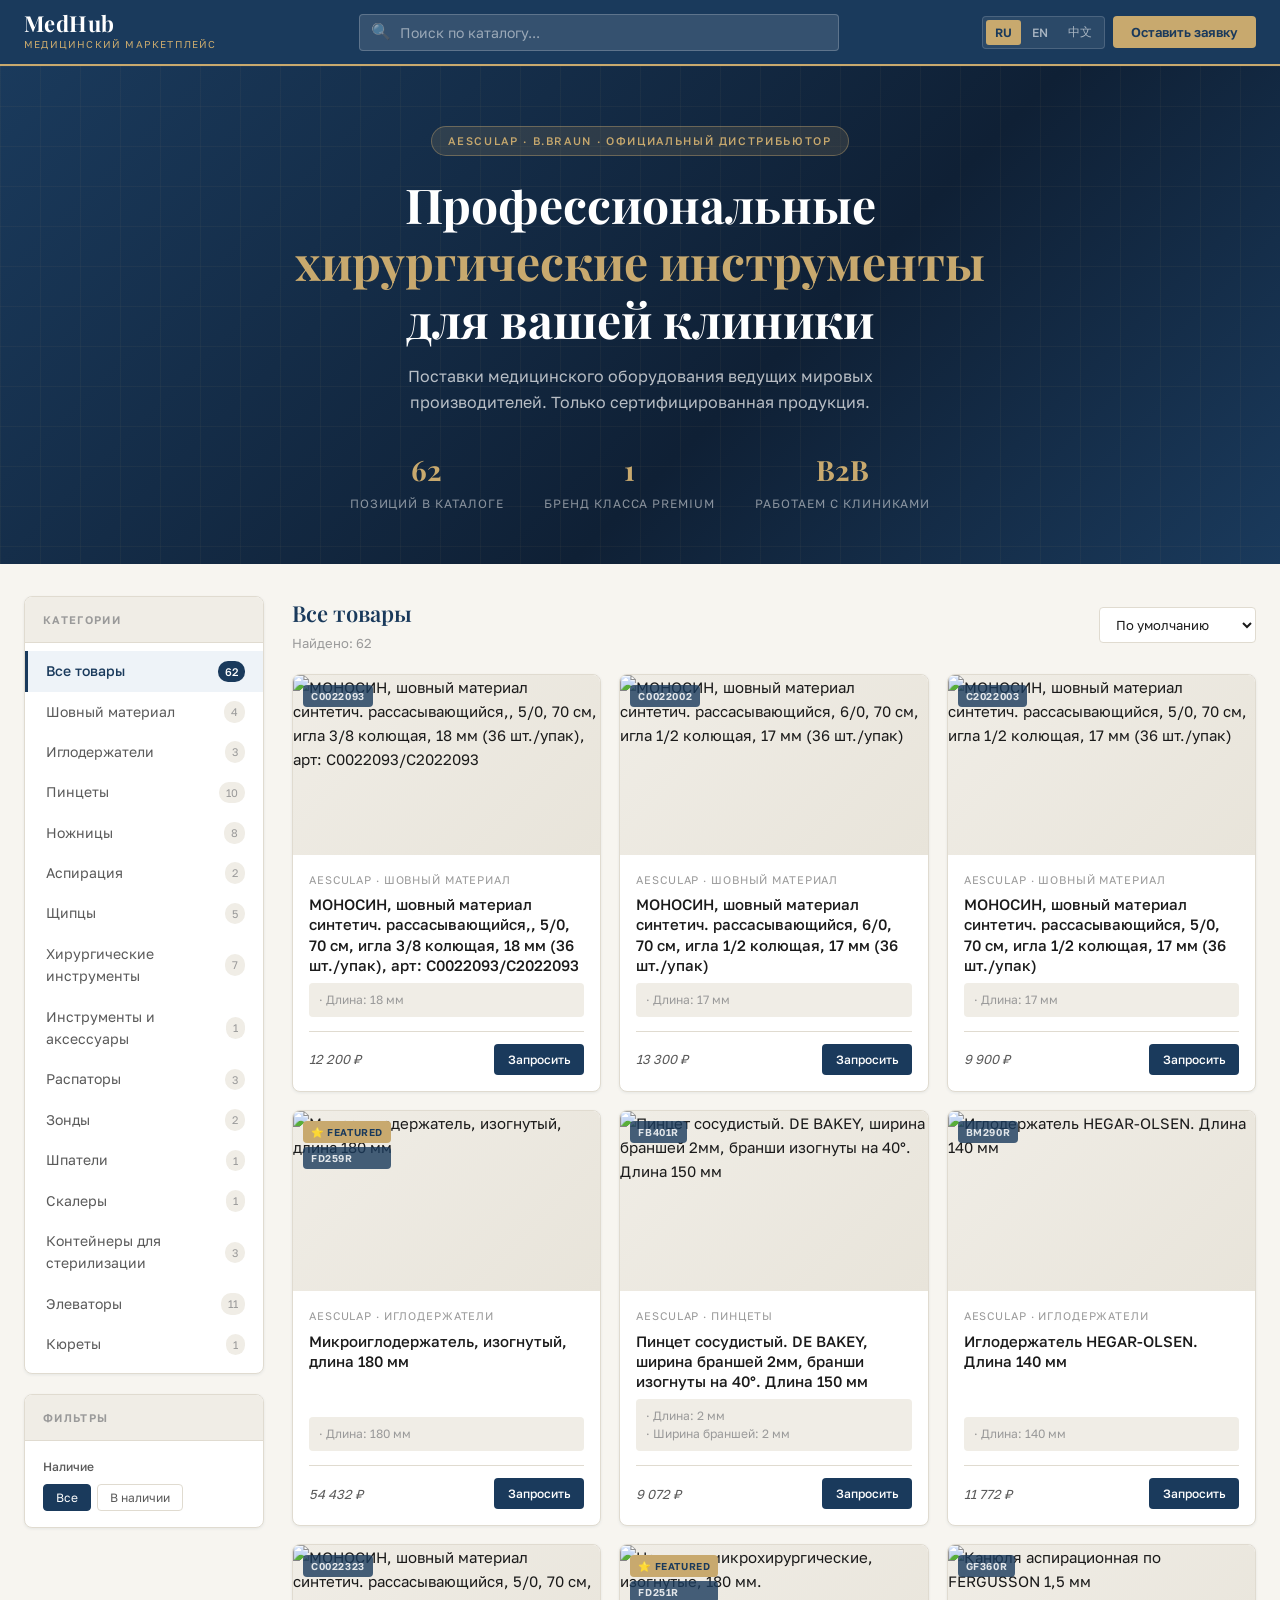
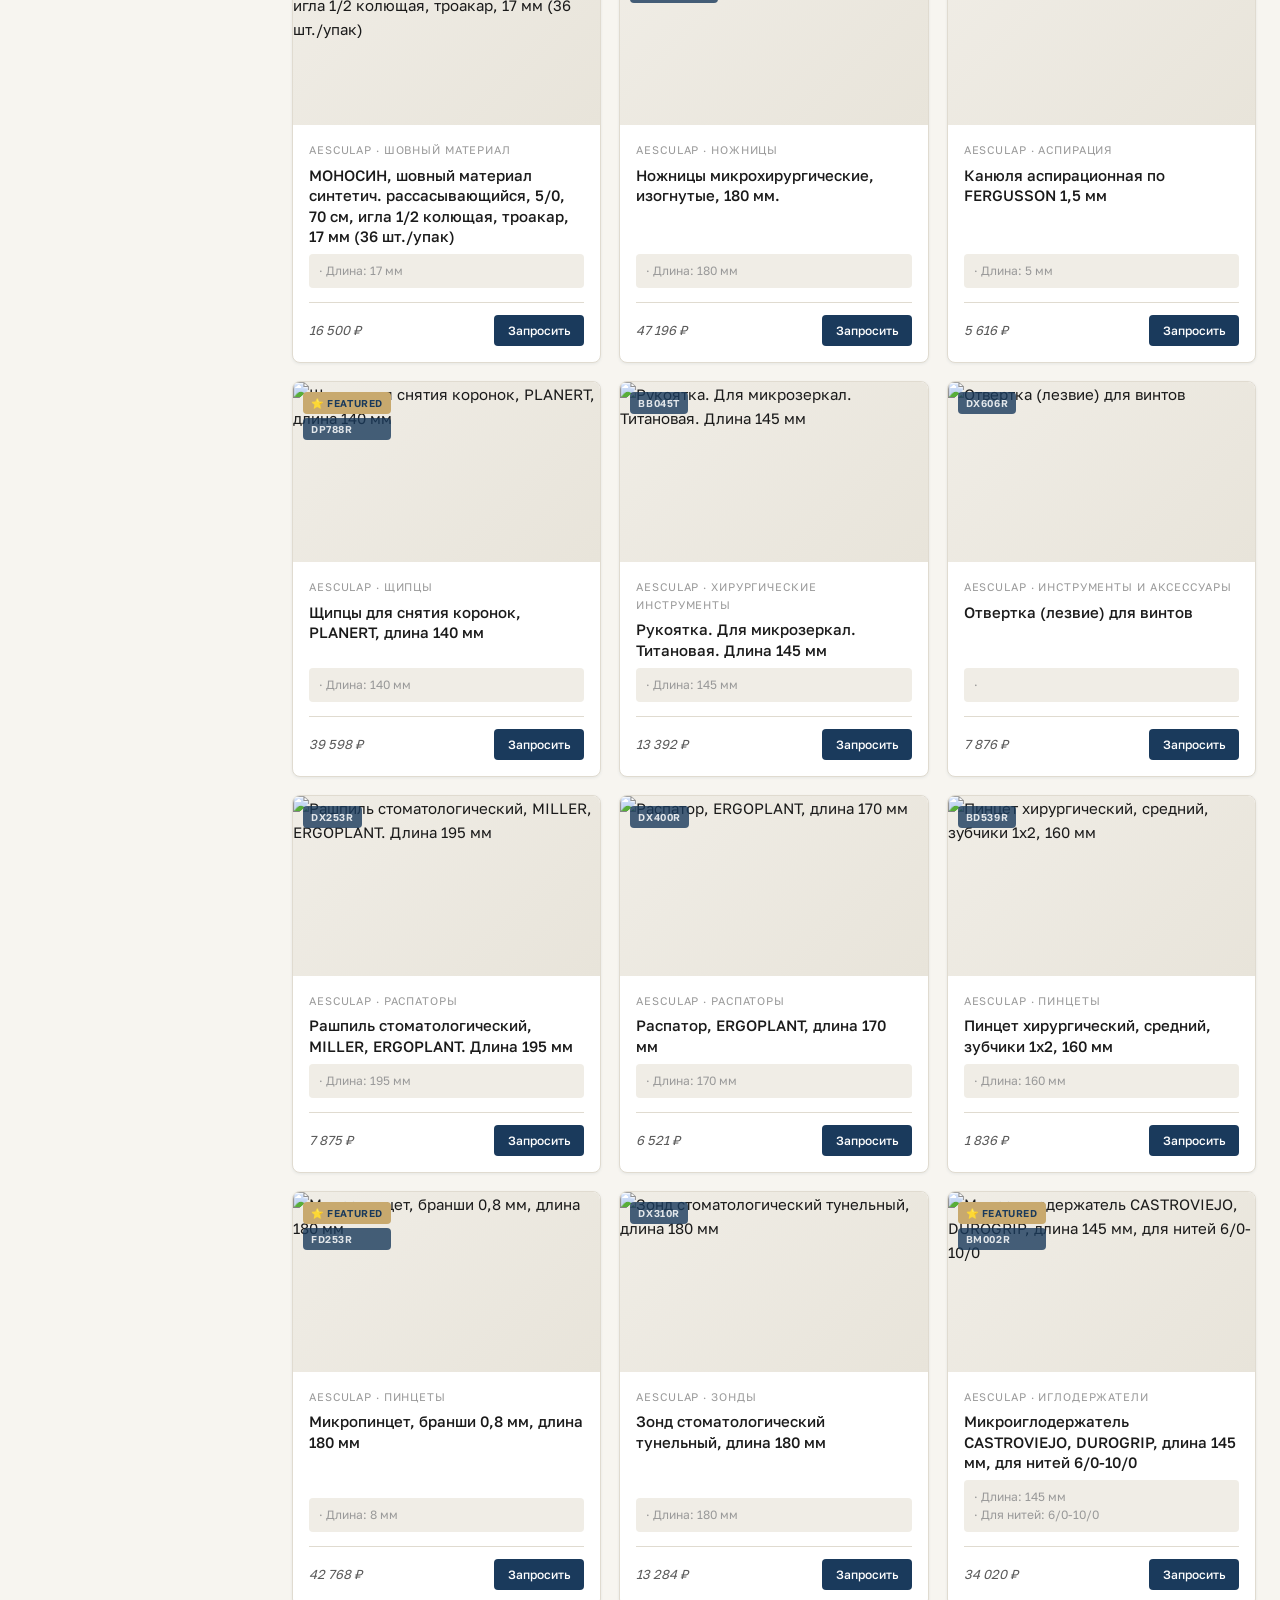
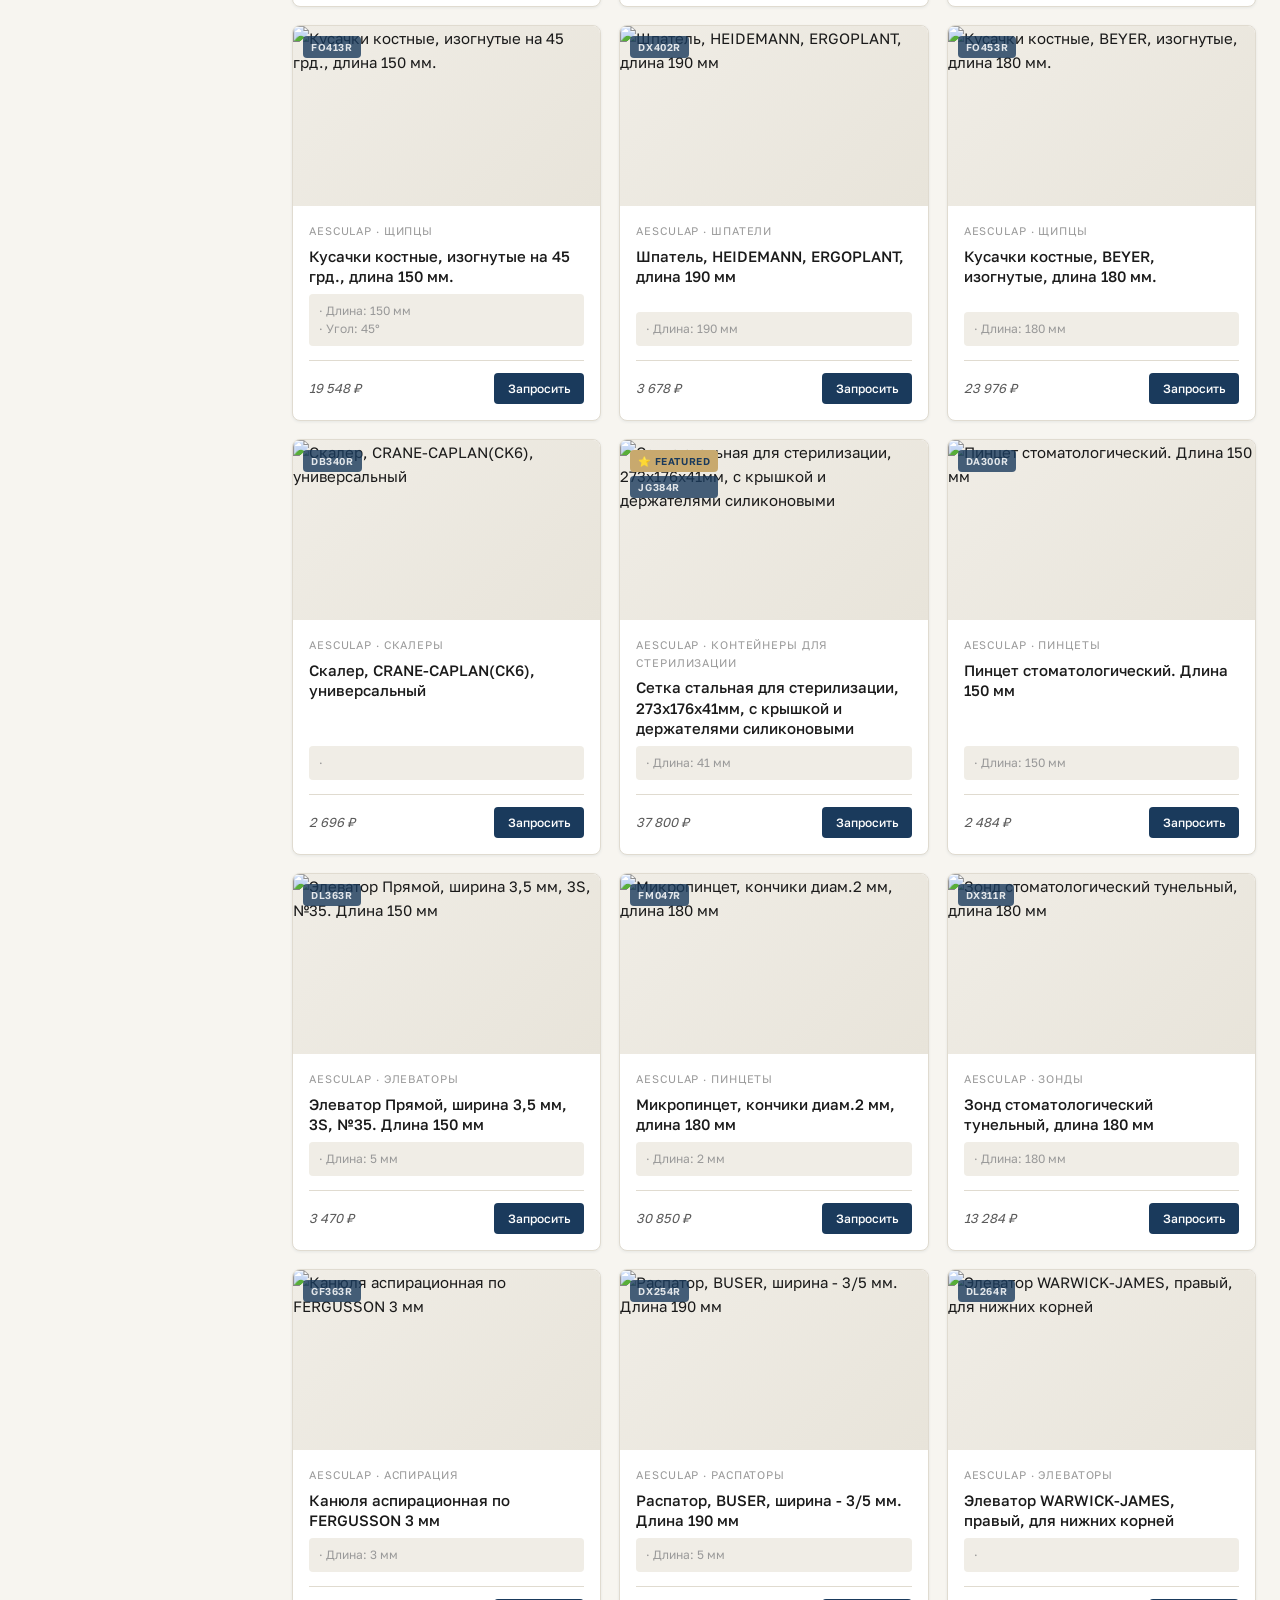
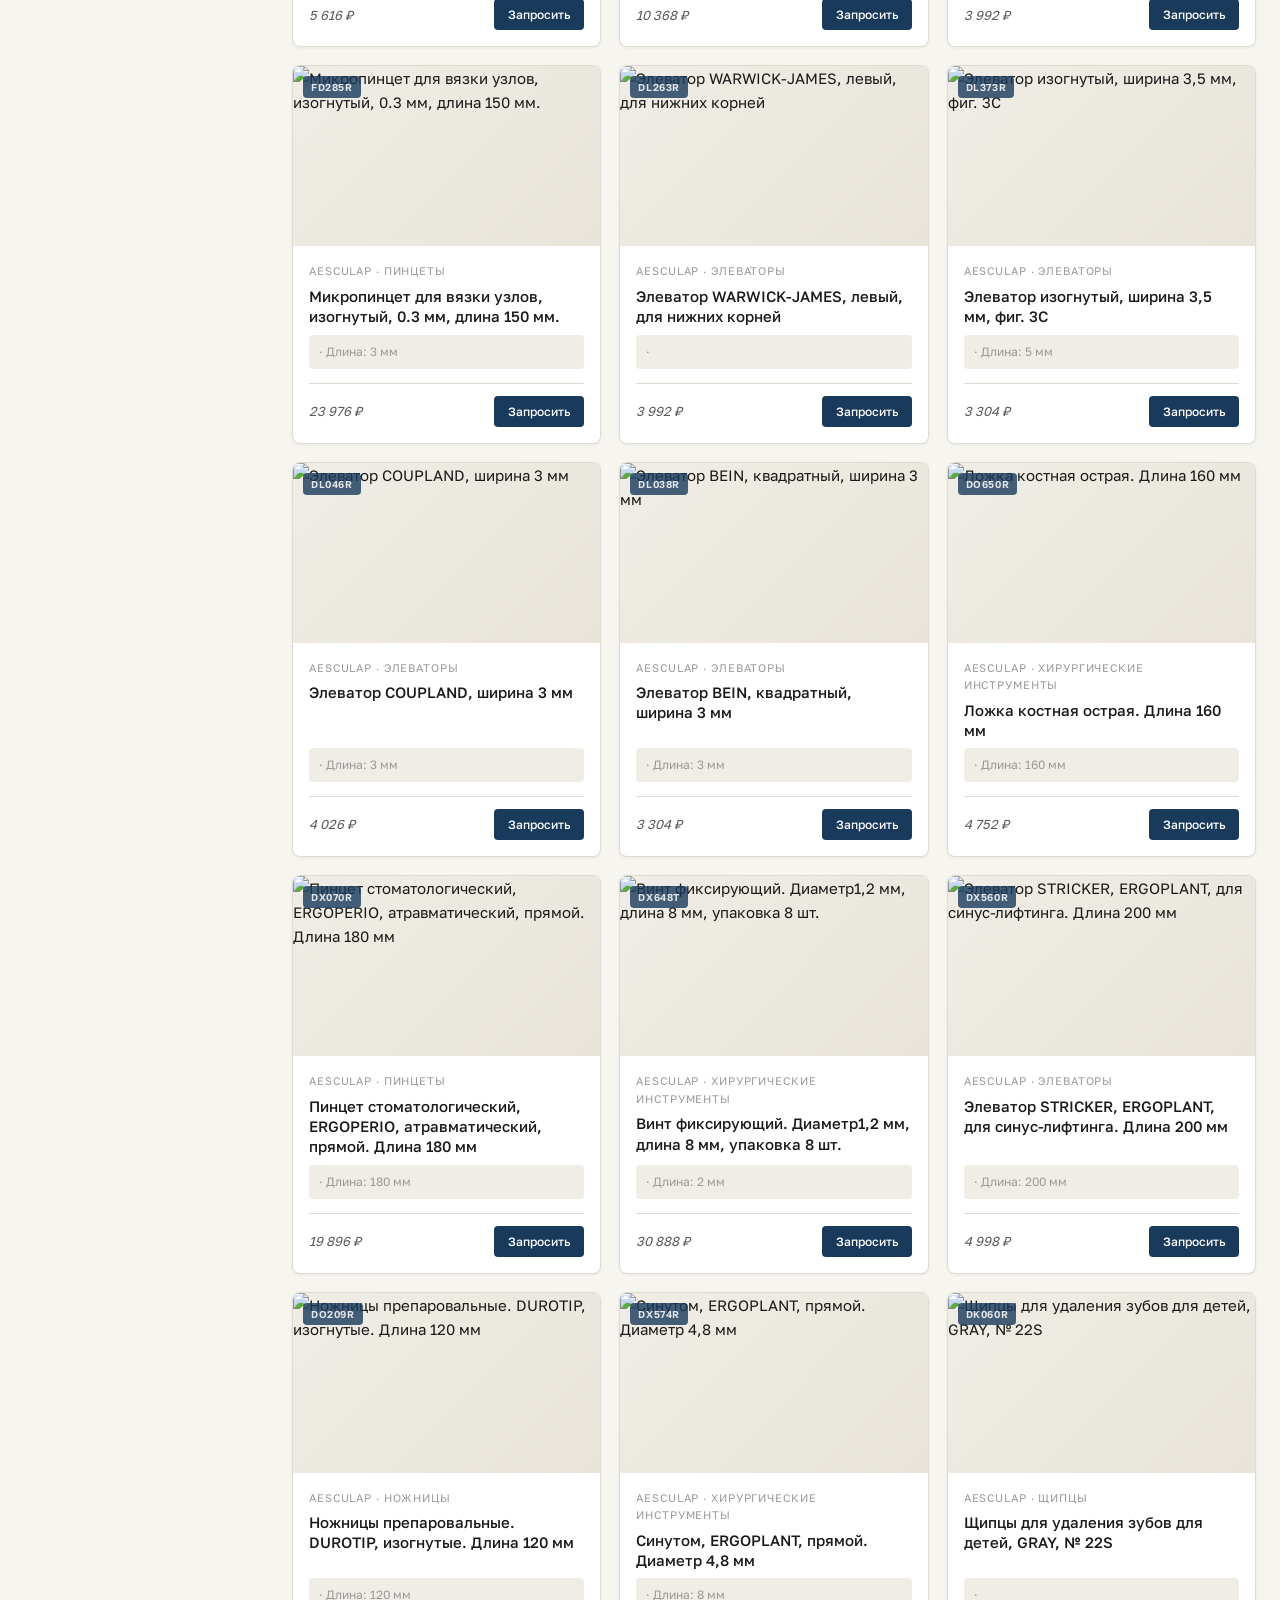
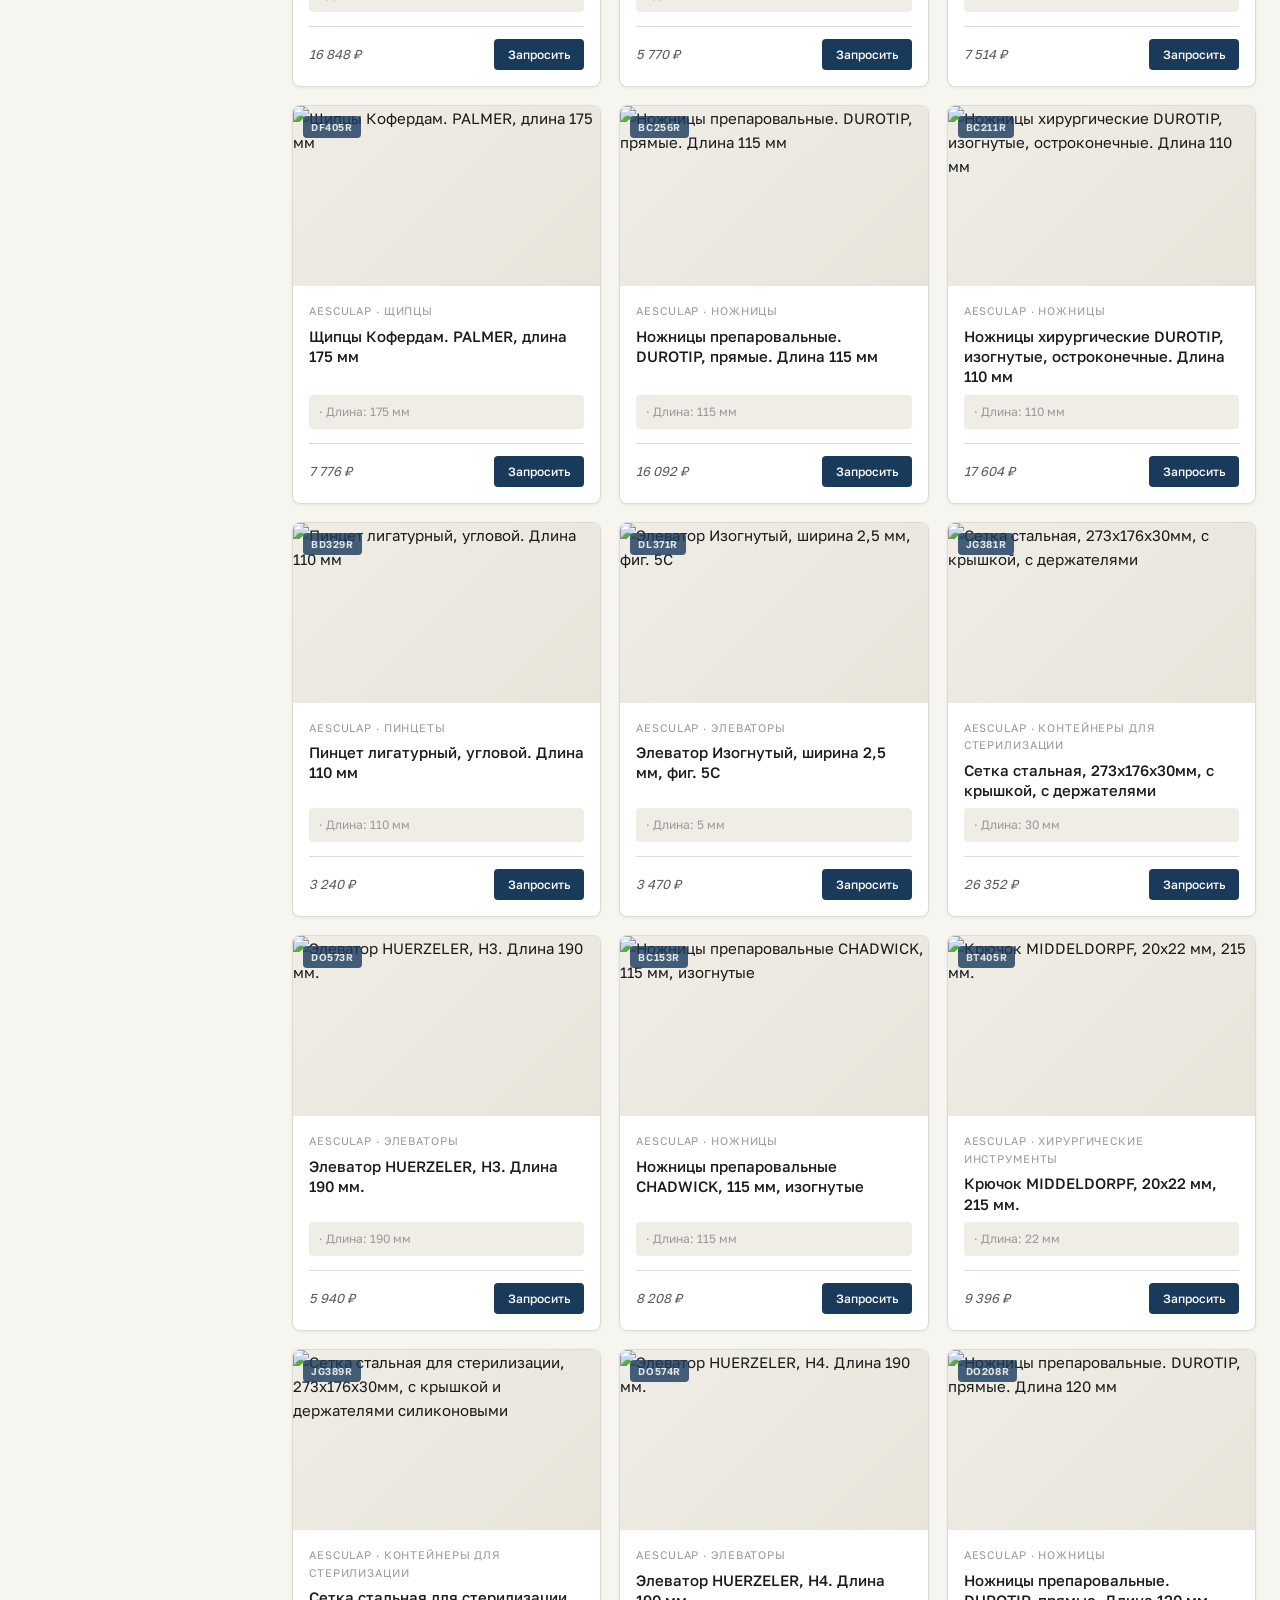
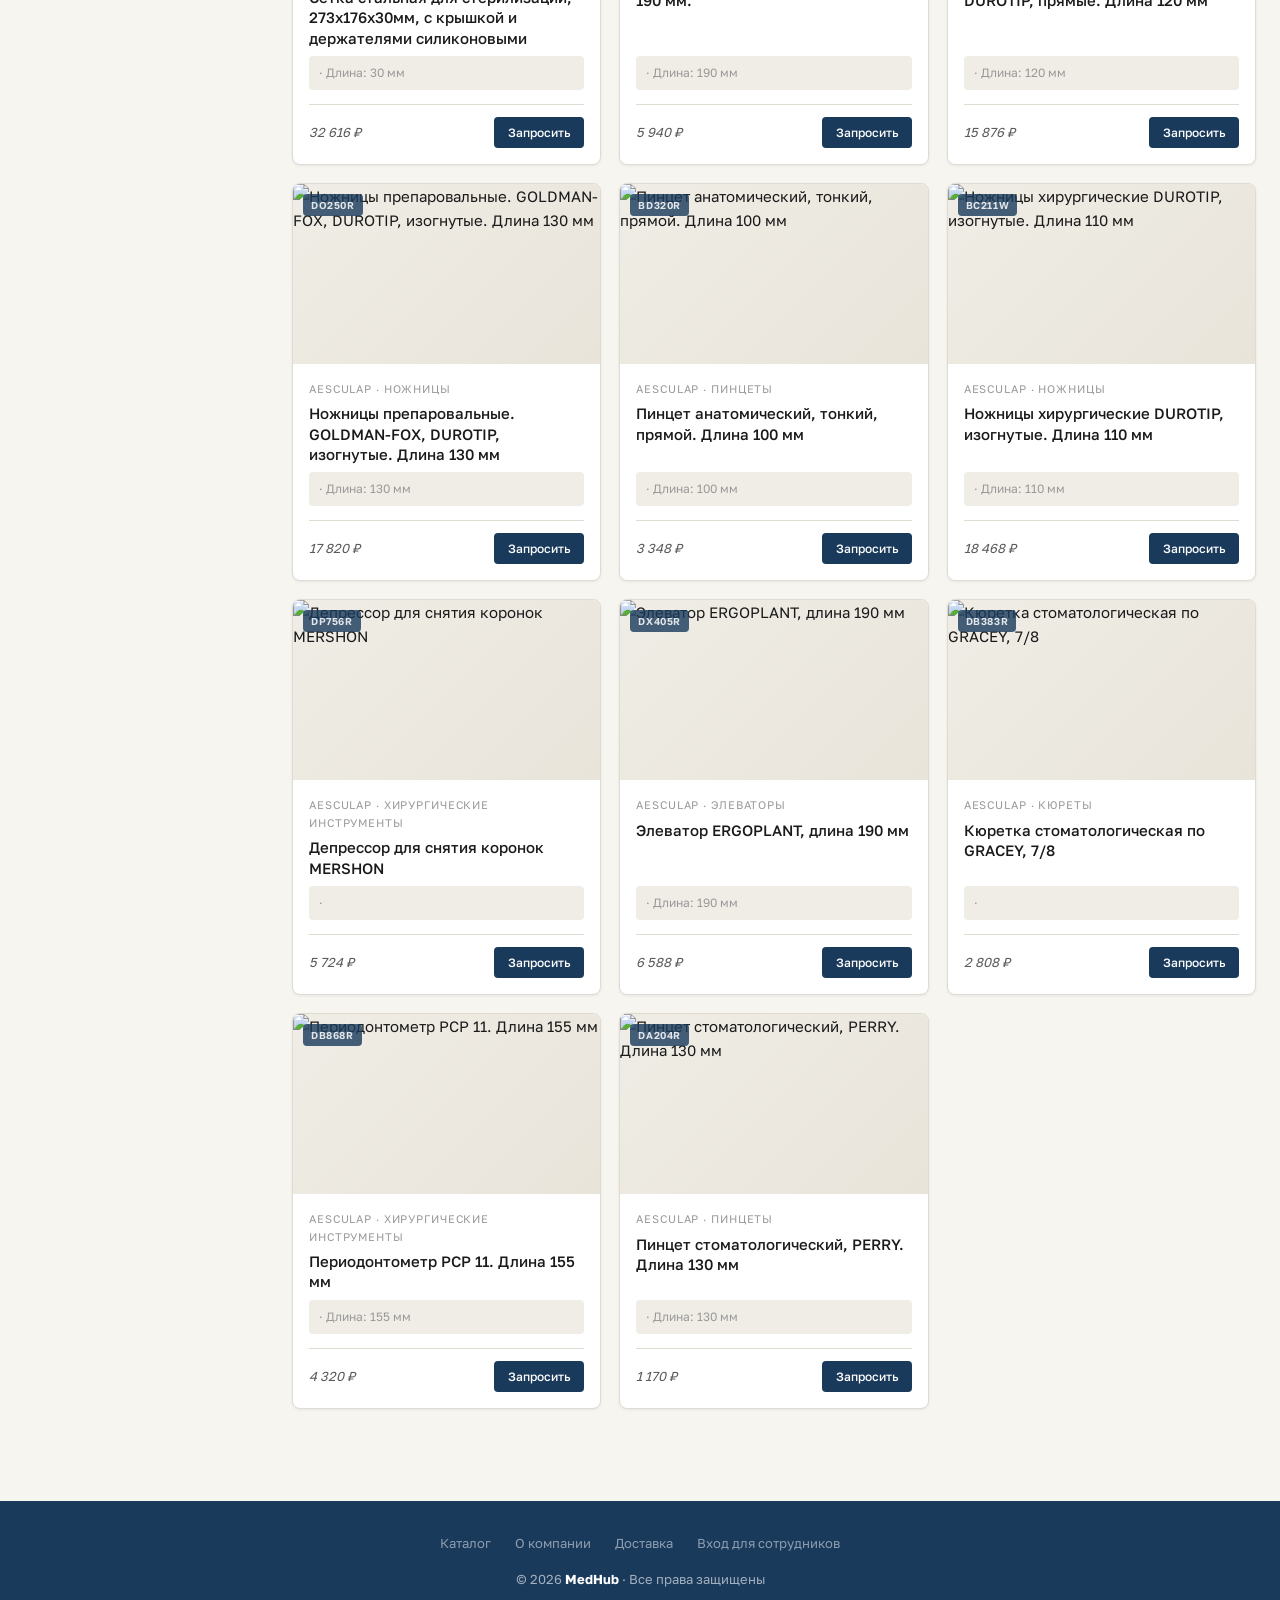
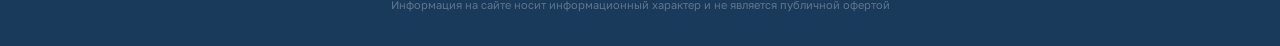
==== index.html @ e80eee28 "MedHub MVP v1.0" ====
<!DOCTYPE html>
<html lang="ru" data-lang="ru">
<head>
  <meta charset="UTF-8">
  <meta name="viewport" content="width=device-width, initial-scale=1.0">

  <!-- ═══ SEO МЕТА-ТЕГИ ═══ -->
  <!-- title и description подставляются через JS для каждого языка -->
  <title>MedHub — Маркетплейс профессионального медицинского оборудования</title>
  <meta name="description" content="MedHub — B2B маркетплейс хирургических инструментов и медицинского оборудования. Инструменты Aesculap (B.Braun) в наличии. Заявка онлайн.">
  <meta name="keywords" content="медицинское оборудование, хирургические инструменты, Aesculap, B.Braun, иглодержатели, пинцеты, скальпели">

  <!-- hreflang для мультиязычного SEO -->
  <link rel="alternate" hreflang="ru" href="/ru/">
  <link rel="alternate" hreflang="en" href="/en/">
  <link rel="alternate" hreflang="zh" href="/zh/">
  <link rel="alternate" hreflang="x-default" href="/">

  <!-- Open Graph -->
  <meta property="og:title" content="MedHub — Медицинский маркетплейс">
  <meta property="og:description" content="B2B маркетплейс хирургических инструментов. Aesculap, B.Braun и другие ведущие бренды.">
  <meta property="og:type" content="website">
  <meta property="og:image" content="/assets/og-image.jpg">

  <!-- Structured Data: Organization -->
  <script type="application/ld+json">
  {
    "@context": "https://schema.org",
    "@type": "Organization",
    "name": "MedHub",
    "description": "B2B маркетплейс медицинского оборудования",
    "url": "https://medhub.ru"
  }
  </script>

  <!-- Шрифты: Playfair Display (заголовки) + Golos Text (текст, русскоязычный) -->
  <link rel="preconnect" href="https://fonts.googleapis.com">
  <link href="https://fonts.googleapis.com/css2?family=Playfair+Display:wght@400;600;700&family=Golos+Text:wght@300;400;500;600&display=swap" rel="stylesheet">

  <style>
    /* ═══════════════════════════════════════════════
       CSS ПЕРЕМЕННЫЕ — единая точка управления стилем
       ═══════════════════════════════════════════════ */
    :root {
      --primary: #1a3a5c;        /* Глубокий медицинский синий */
      --primary-light: #2d5f8a;
      --accent: #c8a96e;         /* Золото — премиум B2B */
      --accent-hover: #b8965a;
      --bg: #f7f5f0;             /* Тёплый офф-вайт */
      --surface: #ffffff;
      --surface-2: #f0ede6;
      --text: #1a1a1a;
      --text-secondary: #5a5a5a;
      --text-muted: #9a9a9a;
      --border: #e0dbd0;
      --success: #2d6a4f;
      --danger: #c0392b;
      --shadow-sm: 0 1px 3px rgba(26,58,92,0.08);
      --shadow: 0 4px 16px rgba(26,58,92,0.10);
      --shadow-lg: 0 12px 40px rgba(26,58,92,0.15);
      --radius: 4px;
      --radius-lg: 8px;
    }

    /* ═══ RESET & BASE ═══ */
    *, *::before, *::after { box-sizing: border-box; margin: 0; padding: 0; }
    html { scroll-behavior: smooth; }
    body {
      font-family: 'Golos Text', sans-serif;
      background: var(--bg);
      color: var(--text);
      line-height: 1.6;
      font-size: 15px;
    }

    /* ═══ НАВИГАЦИЯ ═══ */
    .navbar {
      background: var(--primary);
      position: sticky;
      top: 0;
      z-index: 200;
      border-bottom: 2px solid var(--accent);
    }
    .nav-inner {
      max-width: 1400px;
      margin: 0 auto;
      padding: 0 24px;
      display: flex;
      align-items: center;
      justify-content: space-between;
      height: 64px;
      gap: 16px;
    }
    .nav-logo {
      display: flex;
      flex-direction: column;
      text-decoration: none;
      flex-shrink: 0;
    }
    .nav-logo-name {
      font-family: 'Playfair Display', serif;
      font-size: 22px;
      font-weight: 700;
      color: #fff;
      letter-spacing: 0.02em;
      line-height: 1;
    }
    .nav-logo-sub {
      font-size: 10px;
      color: var(--accent);
      letter-spacing: 0.12em;
      text-transform: uppercase;
      margin-top: 2px;
    }

    /* Поиск в шапке */
    .nav-search {
      flex: 1;
      max-width: 480px;
      position: relative;
    }
    .nav-search input {
      width: 100%;
      padding: 9px 16px 9px 40px;
      background: rgba(255,255,255,0.12);
      border: 1px solid rgba(255,255,255,0.2);
      border-radius: var(--radius);
      color: #fff;
      font-family: 'Golos Text', sans-serif;
      font-size: 14px;
      outline: none;
      transition: background 0.2s, border-color 0.2s;
    }
    .nav-search input::placeholder { color: rgba(255,255,255,0.5); }
    .nav-search input:focus {
      background: rgba(255,255,255,0.18);
      border-color: var(--accent);
    }
    .nav-search-icon {
      position: absolute;
      left: 12px;
      top: 50%;
      transform: translateY(-50%);
      color: rgba(255,255,255,0.5);
      font-size: 16px;
      pointer-events: none;
    }

    /* Правая часть навигации */
    .nav-right {
      display: flex;
      align-items: center;
      gap: 8px;
      flex-shrink: 0;
    }

    /* Переключатель языка */
    .lang-switcher {
      display: flex;
      gap: 2px;
      background: rgba(255,255,255,0.08);
      border: 1px solid rgba(255,255,255,0.15);
      border-radius: var(--radius);
      padding: 3px;
    }
    .lang-btn {
      padding: 4px 9px;
      border: none;
      background: transparent;
      color: rgba(255,255,255,0.6);
      cursor: pointer;
      font-size: 12px;
      font-weight: 500;
      border-radius: 3px;
      transition: all 0.2s;
      font-family: 'Golos Text', sans-serif;
    }
    .lang-btn.active {
      background: var(--accent);
      color: var(--primary);
      font-weight: 600;
    }
    .lang-btn:hover:not(.active) { color: #fff; }

    /* Кнопка заявки в шапке */
    .btn-inquiry-nav {
      padding: 8px 18px;
      background: var(--accent);
      color: var(--primary);
      border: none;
      border-radius: var(--radius);
      font-family: 'Golos Text', sans-serif;
      font-size: 13px;
      font-weight: 600;
      cursor: pointer;
      transition: background 0.2s;
      white-space: nowrap;
    }
    .btn-inquiry-nav:hover { background: var(--accent-hover); }

    /* ═══ HERO-БАННЕР ═══ */
    .hero {
      background: linear-gradient(135deg, var(--primary) 0%, #0f2035 60%, #1a3a5c 100%);
      padding: 60px 24px 50px;
      text-align: center;
      position: relative;
      overflow: hidden;
    }
    .hero::before {
      /* Декоративная сетка — намёк на медицинскую точность */
      content: '';
      position: absolute;
      inset: 0;
      background-image:
        linear-gradient(rgba(200,169,110,0.05) 1px, transparent 1px),
        linear-gradient(90deg, rgba(200,169,110,0.05) 1px, transparent 1px);
      background-size: 40px 40px;
    }
    .hero-content { position: relative; z-index: 1; }
    .hero-brand-badge {
      display: inline-block;
      padding: 5px 16px;
      background: rgba(200,169,110,0.15);
      border: 1px solid rgba(200,169,110,0.4);
      border-radius: 20px;
      color: var(--accent);
      font-size: 11px;
      letter-spacing: 0.15em;
      text-transform: uppercase;
      font-weight: 500;
      margin-bottom: 20px;
    }
    .hero h1 {
      font-family: 'Playfair Display', serif;
      font-size: clamp(28px, 4vw, 48px);
      font-weight: 700;
      color: #fff;
      line-height: 1.2;
      margin-bottom: 16px;
      max-width: 700px;
      margin-left: auto;
      margin-right: auto;
    }
    .hero h1 em {
      font-style: normal;
      color: var(--accent);
    }
    .hero-sub {
      color: rgba(255,255,255,0.7);
      font-size: 16px;
      max-width: 500px;
      margin: 0 auto 32px;
    }
    .hero-stats {
      display: flex;
      justify-content: center;
      gap: 40px;
      flex-wrap: wrap;
    }
    .hero-stat {
      text-align: center;
    }
    .hero-stat-num {
      font-family: 'Playfair Display', serif;
      font-size: 28px;
      font-weight: 700;
      color: var(--accent);
    }
    .hero-stat-label {
      font-size: 12px;
      color: rgba(255,255,255,0.5);
      text-transform: uppercase;
      letter-spacing: 0.08em;
      margin-top: 2px;
    }

    /* ═══ ОСНОВНОЙ ЛЕЙАУТ ═══ */
    .main-layout {
      max-width: 1400px;
      margin: 0 auto;
      padding: 32px 24px;
      display: grid;
      grid-template-columns: 240px 1fr;
      gap: 28px;
    }

    /* ═══ САЙДБАР (категории + фильтры) ═══ */
    .sidebar {
      position: sticky;
      top: 80px;
      height: fit-content;
      display: flex;
      flex-direction: column;
      gap: 20px;
    }
    .sidebar-block {
      background: var(--surface);
      border: 1px solid var(--border);
      border-radius: var(--radius-lg);
      overflow: hidden;
      box-shadow: var(--shadow-sm);
    }
    .sidebar-block-title {
      padding: 14px 18px;
      font-size: 11px;
      font-weight: 600;
      text-transform: uppercase;
      letter-spacing: 0.12em;
      color: var(--text-muted);
      border-bottom: 1px solid var(--border);
      background: var(--surface-2);
    }
    .cat-list { padding: 8px 0; }
    .cat-item {
      display: flex;
      align-items: center;
      justify-content: space-between;
      padding: 9px 18px;
      cursor: pointer;
      font-size: 14px;
      transition: all 0.15s;
      border-left: 3px solid transparent;
      color: var(--text-secondary);
    }
    .cat-item:hover {
      background: var(--surface-2);
      color: var(--primary);
      border-left-color: var(--primary-light);
    }
    .cat-item.active {
      background: #eef3f8;
      color: var(--primary);
      border-left-color: var(--primary);
      font-weight: 500;
    }
    .cat-count {
      font-size: 11px;
      color: var(--text-muted);
      background: var(--surface-2);
      padding: 2px 7px;
      border-radius: 10px;
    }
    .cat-item.active .cat-count {
      background: var(--primary);
      color: #fff;
    }

    /* Фильтры в сайдбаре */
    .filter-block { padding: 16px 18px; }
    .filter-label {
      font-size: 12px;
      font-weight: 500;
      color: var(--text-secondary);
      margin-bottom: 8px;
      display: block;
    }
    .filter-toggle {
      display: flex;
      gap: 6px;
      flex-wrap: wrap;
    }
    .toggle-btn {
      padding: 5px 12px;
      border: 1px solid var(--border);
      border-radius: var(--radius);
      font-size: 12px;
      cursor: pointer;
      background: transparent;
      color: var(--text-secondary);
      transition: all 0.15s;
      font-family: 'Golos Text', sans-serif;
    }
    .toggle-btn.active {
      background: var(--primary);
      border-color: var(--primary);
      color: #fff;
    }

    /* ═══ ОСНОВНОЙ КОНТЕНТ ═══ */
    .content-area { min-width: 0; }

    /* Тулбар над каталогом */
    .catalog-toolbar {
      display: flex;
      align-items: center;
      justify-content: space-between;
      margin-bottom: 20px;
      gap: 12px;
      flex-wrap: wrap;
    }
    .catalog-title {
      font-family: 'Playfair Display', serif;
      font-size: 22px;
      font-weight: 600;
      color: var(--primary);
    }
    .catalog-meta {
      font-size: 13px;
      color: var(--text-muted);
      margin-top: 2px;
    }
    .toolbar-right {
      display: flex;
      align-items: center;
      gap: 10px;
    }
    .sort-select {
      padding: 8px 12px;
      border: 1px solid var(--border);
      border-radius: var(--radius);
      font-family: 'Golos Text', sans-serif;
      font-size: 13px;
      color: var(--text);
      background: var(--surface);
      cursor: pointer;
      outline: none;
    }

    /* ═══ СЕТКА ТОВАРОВ ═══ */
    .products-grid {
      display: grid;
      grid-template-columns: repeat(auto-fill, minmax(260px, 1fr));
      gap: 18px;
    }

    /* Карточка товара */
    .product-card {
      background: var(--surface);
      border: 1px solid var(--border);
      border-radius: var(--radius-lg);
      overflow: hidden;
      transition: box-shadow 0.2s, transform 0.2s, border-color 0.2s;
      display: flex;
      flex-direction: column;
      box-shadow: var(--shadow-sm);
    }
    .product-card:hover {
      box-shadow: var(--shadow);
      transform: translateY(-3px);
      border-color: var(--primary-light);
    }

    /* Изображение / плейсхолдер */
    .product-image {
      height: 180px;
      background: linear-gradient(135deg, var(--surface-2) 0%, #e8e4da 100%);
      display: flex;
      align-items: center;
      justify-content: center;
      position: relative;
      overflow: hidden;
    }
    .product-image-placeholder {
      font-size: 52px;
      opacity: 0.3;
      user-select: none;
    }
    .product-image img {
      width: 100%;
      height: 100%;
      object-fit: cover;
    }

    /* Бейджи на карточке */
    .product-badges {
      position: absolute;
      top: 10px;
      left: 10px;
      display: flex;
      gap: 4px;
      flex-direction: column;
    }
    .badge {
      padding: 3px 8px;
      border-radius: var(--radius);
      font-size: 10px;
      font-weight: 600;
      letter-spacing: 0.06em;
      text-transform: uppercase;
    }
    .badge-featured { background: var(--accent); color: var(--primary); }
    .badge-stock { background: var(--success); color: #fff; }
    .badge-sku {
      background: rgba(26,58,92,0.8);
      color: rgba(255,255,255,0.85);
    }

    /* Тело карточки */
    .product-body { padding: 16px; flex: 1; display: flex; flex-direction: column; }
    .product-category-tag {
      font-size: 11px;
      color: var(--text-muted);
      text-transform: uppercase;
      letter-spacing: 0.08em;
      margin-bottom: 6px;
    }
    .product-name {
      font-size: 15px;
      font-weight: 500;
      color: var(--text);
      line-height: 1.35;
      margin-bottom: 8px;
      flex: 1;
    }
    .product-specs {
      font-size: 12px;
      color: var(--text-muted);
      background: var(--surface-2);
      border-radius: var(--radius);
      padding: 8px 10px;
      line-height: 1.5;
      margin-bottom: 14px;
    }
    .product-specs span {
      display: block;
    }

    /* Футер карточки */
    .product-footer {
      display: flex;
      align-items: center;
      justify-content: space-between;
      gap: 8px;
      padding-top: 12px;
      border-top: 1px solid var(--border);
    }
    .price-on-request {
      font-size: 13px;
      color: var(--text-secondary);
      font-style: italic;
    }
    .btn-request {
      padding: 8px 14px;
      background: var(--primary);
      color: #fff;
      border: none;
      border-radius: var(--radius);
      font-family: 'Golos Text', sans-serif;
      font-size: 12px;
      font-weight: 500;
      cursor: pointer;
      transition: background 0.2s;
      white-space: nowrap;
    }
    .btn-request:hover { background: var(--primary-light); }

    /* ═══ ПУСТОЙ РЕЗУЛЬТАТ ПОИСКА ═══ */
    .empty-state {
      text-align: center;
      padding: 60px 20px;
      color: var(--text-muted);
    }
    .empty-state-icon { font-size: 48px; margin-bottom: 12px; }
    .empty-state h3 { font-size: 18px; color: var(--text-secondary); margin-bottom: 6px; }

    /* ═══ МОДАЛЬНОЕ ОКНО ЗАЯВКИ ═══ */
    .modal-overlay {
      display: none;
      position: fixed;
      inset: 0;
      background: rgba(10,20,35,0.7);
      z-index: 500;
      align-items: center;
      justify-content: center;
      padding: 20px;
      backdrop-filter: blur(4px);
    }
    .modal-overlay.open { display: flex; }
    .modal {
      background: var(--surface);
      border-radius: var(--radius-lg);
      width: 100%;
      max-width: 560px;
      max-height: 90vh;
      overflow-y: auto;
      box-shadow: var(--shadow-lg);
      animation: modalIn 0.25s ease;
    }
    @keyframes modalIn {
      from { opacity: 0; transform: translateY(20px) scale(0.97); }
      to { opacity: 1; transform: none; }
    }
    .modal-header {
      padding: 24px 28px 20px;
      border-bottom: 1px solid var(--border);
      display: flex;
      align-items: flex-start;
      justify-content: space-between;
      background: var(--surface-2);
    }
    .modal-header h2 {
      font-family: 'Playfair Display', serif;
      font-size: 20px;
      color: var(--primary);
    }
    .modal-header p {
      font-size: 13px;
      color: var(--text-muted);
      margin-top: 4px;
    }
    .modal-close {
      background: none;
      border: none;
      font-size: 20px;
      cursor: pointer;
      color: var(--text-muted);
      padding: 4px;
      line-height: 1;
      border-radius: 4px;
      transition: color 0.15s, background 0.15s;
    }
    .modal-close:hover { color: var(--danger); background: #fef2f2; }
    .modal-body { padding: 24px 28px; }

    /* Форма заявки */
    .form-row { display: grid; grid-template-columns: 1fr 1fr; gap: 14px; }
    .form-group { margin-bottom: 16px; }
    .form-group label {
      display: block;
      font-size: 13px;
      font-weight: 500;
      color: var(--text-secondary);
      margin-bottom: 6px;
    }
    .form-group label .req { color: var(--danger); }
    .form-group input,
    .form-group textarea,
    .form-group select {
      width: 100%;
      padding: 10px 14px;
      border: 1px solid var(--border);
      border-radius: var(--radius);
      font-family: 'Golos Text', sans-serif;
      font-size: 14px;
      color: var(--text);
      background: var(--surface);
      outline: none;
      transition: border-color 0.15s, box-shadow 0.15s;
    }
    .form-group input:focus,
    .form-group textarea:focus {
      border-color: var(--primary);
      box-shadow: 0 0 0 3px rgba(26,58,92,0.08);
    }
    .form-group textarea { resize: vertical; min-height: 80px; }
    .form-check {
      display: flex;
      align-items: flex-start;
      gap: 10px;
      font-size: 13px;
      color: var(--text-secondary);
      margin-bottom: 20px;
    }
    .form-check input[type=checkbox] { margin-top: 2px; flex-shrink: 0; width: 16px; height: 16px; }

    /* Выбранный товар в форме */
    .inquiry-product-tag {
      display: flex;
      align-items: center;
      gap: 10px;
      padding: 10px 14px;
      background: #eef3f8;
      border: 1px solid rgba(26,58,92,0.15);
      border-radius: var(--radius);
      margin-bottom: 16px;
      font-size: 13px;
    }
    .inquiry-product-tag strong { color: var(--primary); }
    .inquiry-product-tag button {
      margin-left: auto;
      background: none;
      border: none;
      cursor: pointer;
      color: var(--text-muted);
      font-size: 14px;
    }

    .btn-submit {
      width: 100%;
      padding: 13px;
      background: var(--primary);
      color: #fff;
      border: none;
      border-radius: var(--radius);
      font-family: 'Playfair Display', serif;
      font-size: 15px;
      font-weight: 600;
      cursor: pointer;
      transition: background 0.2s, transform 0.1s;
      letter-spacing: 0.03em;
    }
    .btn-submit:hover { background: var(--primary-light); }
    .btn-submit:active { transform: scale(0.99); }
    .btn-submit:disabled {
      background: var(--text-muted);
      cursor: not-allowed;
    }

    /* ═══ УВЕДОМЛЕНИЕ ═══ */
    .toast {
      position: fixed;
      bottom: 24px;
      right: 24px;
      z-index: 1000;
      padding: 14px 20px;
      border-radius: var(--radius-lg);
      font-size: 14px;
      font-weight: 500;
      box-shadow: var(--shadow-lg);
      transform: translateY(80px);
      opacity: 0;
      transition: transform 0.35s cubic-bezier(0.34, 1.56, 0.64, 1), opacity 0.3s;
      max-width: 340px;
    }
    .toast.show { transform: translateY(0); opacity: 1; }
    .toast.success { background: var(--success); color: #fff; }
    .toast.error { background: var(--danger); color: #fff; }

    /* ═══ ФУТЕР ═══ */
    footer {
      background: var(--primary);
      color: rgba(255,255,255,0.6);
      text-align: center;
      padding: 32px 24px;
      margin-top: 60px;
      font-size: 13px;
    }
    footer strong { color: #fff; }
    footer a { color: var(--accent); text-decoration: none; }
    .footer-inner { max-width: 1400px; margin: 0 auto; }
    .footer-links {
      display: flex;
      justify-content: center;
      gap: 24px;
      margin-bottom: 16px;
      flex-wrap: wrap;
    }
    .footer-links a { color: rgba(255,255,255,0.5); transition: color 0.15s; }
    .footer-links a:hover { color: var(--accent); }

    /* ═══ АДАПТИВ ═══ */
    @media (max-width: 900px) {
      .main-layout {
        grid-template-columns: 1fr;
        padding: 20px 16px;
      }
      .sidebar { position: static; }
      .cat-list { display: grid; grid-template-columns: 1fr 1fr; }
      .hero { padding: 40px 16px 36px; }
      .hero-stats { gap: 24px; }
    }
    @media (max-width: 600px) {
      .nav-inner { height: 56px; }
      .nav-search { display: none; }
      .form-row { grid-template-columns: 1fr; }
      .products-grid { grid-template-columns: 1fr 1fr; gap: 12px; }
      .btn-inquiry-nav span { display: none; }
    }
    @media (max-width: 420px) {
      .products-grid { grid-template-columns: 1fr; }
    }

    /* ═══ ИНДИКАТОР ЗАГРУЗКИ ═══ */
    .loading-spinner {
      display: flex;
      align-items: center;
      justify-content: center;
      padding: 60px;
    }
    .spinner {
      width: 36px;
      height: 36px;
      border: 3px solid var(--border);
      border-top-color: var(--primary);
      border-radius: 50%;
      animation: spin 0.7s linear infinite;
    }
    @keyframes spin { to { transform: rotate(360deg); } }

    /* ═══ СКЕЛЕТОН КАРТОЧЕК ═══ */
    .skeleton {
      animation: shimmer 1.4s ease infinite;
      background: linear-gradient(90deg, var(--surface-2) 25%, #e8e4da 50%, var(--surface-2) 75%);
      background-size: 200% 100%;
      border-radius: var(--radius);
    }
    @keyframes shimmer {
      from { background-position: 200% 0; }
      to { background-position: -200% 0; }
    }
  </style>
</head>
<body>

<!-- ═══ НАВИГАЦИЯ ═══ -->
<nav class="navbar" role="navigation" aria-label="Основная навигация">
  <div class="nav-inner">
    <a href="/" class="nav-logo" aria-label="MedHub — на главную">
      <span class="nav-logo-name">MedHub</span>
      <span class="nav-logo-sub" data-i18n="nav_tagline">Медицинский маркетплейс</span>
    </a>

    <div class="nav-search" role="search">
      <span class="nav-search-icon">🔍</span>
      <input
        type="search"
        id="search-input"
        placeholder="Поиск по каталогу..."
        data-i18n-placeholder="search_placeholder"
        aria-label="Поиск товаров"
        autocomplete="off"
      >
    </div>

    <div class="nav-right">
      <!-- Переключатель языка -->
      <div class="lang-switcher" role="group" aria-label="Выбор языка">
        <button class="lang-btn active" data-lang="ru" aria-pressed="true">RU</button>
        <button class="lang-btn" data-lang="en" aria-pressed="false">EN</button>
        <button class="lang-btn" data-lang="zh" aria-pressed="false">中文</button>
      </div>

      <!-- Кнопка заявки -->
      <button class="btn-inquiry-nav" onclick="openInquiryModal()" aria-haspopup="dialog">
        <span data-i18n="nav_inquiry">Оставить заявку</span>
      </button>
    </div>
  </div>
</nav>

<!-- ═══ HERO-СЕКЦИЯ ═══ -->
<section class="hero" aria-label="Главный баннер">
  <div class="hero-content">
    <div class="hero-brand-badge">Aesculap · B.Braun · Официальный дистрибьютор</div>
    <h1 data-i18n="hero_title">Профессиональные <em>хирургические инструменты</em> для вашей клиники</h1>
    <p class="hero-sub" data-i18n="hero_sub">Поставки медицинского оборудования ведущих мировых производителей. Только сертифицированная продукция.</p>
    <div class="hero-stats">
      <div class="hero-stat">
        <div class="hero-stat-num" id="hero-products-count">62</div>
        <div class="hero-stat-label" data-i18n="stat_products">Позиций в каталоге</div>
      </div>
      <div class="hero-stat">
        <div class="hero-stat-num">1</div>
        <div class="hero-stat-label" data-i18n="stat_brands">Бренд класса Premium</div>
      </div>
      <div class="hero-stat">
        <div class="hero-stat-num">B2B</div>
        <div class="hero-stat-label" data-i18n="stat_b2b">Работаем с клиниками</div>
      </div>
    </div>
  </div>
</section>

<!-- ═══ ОСНОВНОЙ ЛЕЙАУТ ═══ -->
<div class="main-layout">

  <!-- САЙДБАР -->
  <aside class="sidebar" aria-label="Фильтры и категории">
    <div class="sidebar-block">
      <div class="sidebar-block-title" data-i18n="categories">Категории</div>
      <nav class="cat-list" id="categories-list" aria-label="Категории товаров">
        <!-- Заполняется JS -->
      </nav>
    </div>

    <div class="sidebar-block">
      <div class="sidebar-block-title" data-i18n="filters">Фильтры</div>
      <div class="filter-block">
        <span class="filter-label" data-i18n="filter_stock">Наличие</span>
        <div class="filter-toggle">
          <button class="toggle-btn active" data-filter="all" data-i18n="filter_all">Все</button>
          <button class="toggle-btn" data-filter="stock" data-i18n="filter_instock">В наличии</button>
        </div>
      </div>
    </div>
  </aside>

  <!-- КАТАЛОГ -->
  <main id="catalog-main" role="main">
    <div class="catalog-toolbar">
      <div>
        <h2 class="catalog-title" id="section-title" data-i18n="all_products">Все товары</h2>
        <div class="catalog-meta" id="products-count-label">Загрузка...</div>
      </div>
      <div class="toolbar-right">
        <select class="sort-select" id="sort-select" aria-label="Сортировка">
          <option value="default" data-i18n="sort_default">По умолчанию</option>
          <option value="name-az" data-i18n="sort_name">По названию А–Я</option>
          <option value="name-za" data-i18n="sort_name_z">По названию Я–А</option>
        </select>
      </div>
    </div>

    <div class="products-grid" id="products-grid" role="list" aria-label="Каталог товаров">
      <!-- Заполняется JS -->
      <div class="loading-spinner"><div class="spinner"></div></div>
    </div>
  </main>
</div>

<!-- ═══ МОДАЛЬНОЕ ОКНО ЗАЯВКИ ═══ -->
<div class="modal-overlay" id="inquiry-modal" role="dialog" aria-modal="true" aria-labelledby="modal-title">
  <div class="modal">
    <div class="modal-header">
      <div>
        <h2 id="modal-title" data-i18n="inquiry_title">Оставить заявку</h2>
        <p data-i18n="inquiry_sub">Мы свяжемся с вами в течение 1 рабочего дня</p>
      </div>
      <button class="modal-close" onclick="closeInquiryModal()" aria-label="Закрыть">✕</button>
    </div>
    <div class="modal-body">
      <!-- Выбранный товар (появляется если зашли с кнопки "Запросить") -->
      <div id="inquiry-product-tag" class="inquiry-product-tag" style="display:none">
        <span>📦</span>
        <span id="inquiry-product-name"></span>
        <button onclick="clearInquiryProduct()" title="Убрать товар">✕</button>
      </div>

      <form id="inquiry-form" onsubmit="submitInquiry(event)" novalidate>
        <div class="form-row">
          <div class="form-group">
            <label for="f-name">ФИО <span class="req">*</span></label>
            <input type="text" id="f-name" name="name" required
              placeholder="Иванов Иван Иванович"
              data-i18n-placeholder="field_name_ph" autocomplete="name">
          </div>
          <div class="form-group">
            <label for="f-phone">Телефон <span class="req">*</span></label>
            <input type="tel" id="f-phone" name="phone" required
              placeholder="+7 (999) 000-00-00"
              autocomplete="tel">
          </div>
        </div>
        <div class="form-row">
          <div class="form-group">
            <label for="f-email">Email <span class="req">*</span></label>
            <input type="email" id="f-email" name="email" required
              placeholder="doctor@clinic.ru"
              autocomplete="email">
          </div>
          <div class="form-group">
            <label for="f-company">Организация</label>
            <input type="text" id="f-company" name="company"
              placeholder="ООО Клиника Здоровье"
              autocomplete="organization">
          </div>
        </div>
        <div class="form-group">
          <label for="f-message">Комментарий к заявке</label>
          <textarea id="f-message" name="message" rows="3"
            placeholder="Укажите количество, сроки поставки, особые требования..."></textarea>
        </div>
        <div class="form-check">
          <input type="checkbox" id="f-agree" name="agree" required>
          <label for="f-agree" data-i18n="form_agree">
            Я согласен(а) с обработкой персональных данных в соответствии с ФЗ №152
          </label>
        </div>
        <button type="submit" class="btn-submit" id="submit-btn">
          <span data-i18n="form_submit">Отправить заявку</span>
        </button>
      </form>
    </div>
  </div>
</div>

<!-- ═══ УВЕДОМЛЕНИЕ ═══ -->
<div class="toast" id="toast" role="alert" aria-live="polite"></div>

<!-- ═══ ФУТЕР ═══ -->
<footer>
  <div class="footer-inner">
    <div class="footer-links">
      <a href="#" data-i18n="footer_catalog">Каталог</a>
      <a href="#" data-i18n="footer_about">О компании</a>
      <a href="#" data-i18n="footer_delivery">Доставка</a>
      <a href="/admin/login.html" data-i18n="footer_admin">Вход для сотрудников</a>
    </div>
    <p>© 2026 <strong>MedHub</strong> · <span data-i18n="footer_rights">Все права защищены</span></p>
    <p style="margin-top:6px; font-size:11px; opacity:0.5;" data-i18n="footer_disclaimer">
      Информация на сайте носит информационный характер и не является публичной офертой
    </p>
  </div>
</footer>

<!-- ═══════════════════════════════════════════
     JAVASCRIPT — ЛОГИКА ПРИЛОЖЕНИЯ
     ═══════════════════════════════════════════ -->
<script>
/* ─────────────────────────────────────────────
   i18n — переводы интерфейса
   Тексты товаров хранятся в products[].translations
   ───────────────────────────────────────────── */
const TRANSLATIONS = {
  ru: {
    nav_tagline: 'Медицинский маркетплейс',
    nav_inquiry: 'Оставить заявку',
    search_placeholder: 'Поиск по каталогу...',
    hero_title: 'Профессиональные <em>хирургические инструменты</em> для вашей клиники',
    hero_sub: 'Поставки медицинского оборудования ведущих мировых производителей. Только сертифицированная продукция.',
    stat_products: 'Позиций в каталоге',
    stat_brands: 'Бренд класса Premium',
    stat_b2b: 'Работаем с клиниками',
    categories: 'Категории',
    filters: 'Фильтры',
    filter_stock: 'Наличие',
    filter_all: 'Все',
    filter_instock: 'В наличии',
    all_products: 'Все товары',
    sort_default: 'По умолчанию',
    sort_name: 'По названию А–Я',
    sort_name_z: 'По названию Я–А',
    inquiry_title: 'Оставить заявку',
    inquiry_sub: 'Мы свяжемся с вами в течение 1 рабочего дня',
    field_name_ph: 'Иванов Иван Иванович',
    form_agree: 'Я согласен(а) с обработкой персональных данных в соответствии с ФЗ №152',
    form_submit: 'Отправить заявку',
    price_on_req: 'Цена по запросу',
    btn_request: 'Запросить',
    footer_catalog: 'Каталог',
    footer_about: 'О компании',
    footer_delivery: 'Доставка',
    footer_admin: 'Вход для сотрудников',
    footer_rights: 'Все права защищены',
    footer_disclaimer: 'Информация на сайте носит информационный характер и не является публичной офертой',
    found_products: 'Найдено',
    no_results: 'Ничего не найдено',
    no_results_hint: 'Попробуйте изменить запрос или выбрать другую категорию',
    toast_success: '✅ Заявка отправлена! Мы свяжемся с вами.',
    toast_error: '❌ Ошибка при отправке. Попробуйте ещё раз.',
    sending: 'Отправка...',
  },
  en: {
    nav_tagline: 'Medical Marketplace',
    nav_inquiry: 'Request a Quote',
    search_placeholder: 'Search catalog...',
    hero_title: 'Professional <em>surgical instruments</em> for your clinic',
    hero_sub: 'Supply of medical equipment from leading world manufacturers. Only certified products.',
    stat_products: 'Catalog positions',
    stat_brands: 'Premium brands',
    stat_b2b: 'B2B clinic supply',
    categories: 'Categories',
    filters: 'Filters',
    filter_stock: 'Availability',
    filter_all: 'All',
    filter_instock: 'In stock',
    all_products: 'All products',
    sort_default: 'Default',
    sort_name: 'Name A–Z',
    sort_name_z: 'Name Z–A',
    inquiry_title: 'Request a Quote',
    inquiry_sub: 'We will contact you within 1 business day',
    field_name_ph: 'John Smith',
    form_agree: 'I agree to the processing of personal data',
    form_submit: 'Send Request',
    price_on_req: 'Price on request',
    btn_request: 'Request',
    footer_catalog: 'Catalog',
    footer_about: 'About',
    footer_delivery: 'Delivery',
    footer_admin: 'Staff login',
    footer_rights: 'All rights reserved',
    footer_disclaimer: 'Information on the site is for informational purposes only',
    found_products: 'Found',
    no_results: 'Nothing found',
    no_results_hint: 'Try changing your query or select another category',
    toast_success: '✅ Request sent! We will contact you.',
    toast_error: '❌ Send error. Please try again.',
    sending: 'Sending...',
  },
  zh: {
    nav_tagline: '医疗市场',
    nav_inquiry: '提交询价',
    search_placeholder: '搜索目录...',
    hero_title: '为您诊所提供专业的<em>外科手术器械</em>',
    hero_sub: '供应全球领先制造商的医疗设备，仅提供认证产品。',
    stat_products: '目录产品',
    stat_brands: '高端品牌',
    stat_b2b: 'B2B诊所供应',
    categories: '类别',
    filters: '筛选',
    filter_stock: '库存',
    filter_all: '全部',
    filter_instock: '有货',
    all_products: '全部产品',
    sort_default: '默认',
    sort_name: '按名称 A–Z',
    sort_name_z: '按名称 Z–A',
    inquiry_title: '提交询价',
    inquiry_sub: '我们将在1个工作日内与您联系',
    field_name_ph: '张伟',
    form_agree: '我同意处理个人数据',
    form_submit: '发送请求',
    price_on_req: '价格面议',
    btn_request: '询价',
    footer_catalog: '目录',
    footer_about: '关于我们',
    footer_delivery: '配送',
    footer_admin: '员工登录',
    footer_rights: '版权所有',
    footer_disclaimer: '网站上的信息仅供参考，不构成公开要约',
    found_products: '找到',
    no_results: '未找到结果',
    no_results_hint: '尝试更改搜索词或选择其他类别',
    toast_success: '✅ 请求已发送！我们将与您联系。',
    toast_error: '❌ 发送错误。请重试。',
    sending: '发送中...',
  }
};

/* ─────────────────────────────────────────────
   СОСТОЯНИЕ ПРИЛОЖЕНИЯ
   ───────────────────────────────────────────── */
const STATE = {
  lang: localStorage.getItem('medhub_lang') || 'ru',
  currentCategory: 'all',
  searchQuery: '',
  sortBy: 'default',
  products: [],                // все товары из JSON
  filtered: [],                // текущий отфильтрованный список
  selectedProduct: null,       // товар, выбранный для заявки
};

/* ─────────────────────────────────────────────
   ЗАГРУЗКА ТОВАРОВ
   ───────────────────────────────────────────── */
async function loadProducts() {
  try {
    // В продакшне — fetch('/api/products') из Supabase
    // На MVP — локальный JSON
    const res = await fetch('products_aesculap.json');
    STATE.products = await res.json();
    STATE.filtered = [...STATE.products];
    renderAll();
  } catch (e) {
    console.error('Ошибка загрузки товаров:', e);
    document.getElementById('products-grid').innerHTML =
      `<div class="empty-state"><div class="empty-state-icon">⚠️</div><h3>Ошибка загрузки</h3></div>`;
  }
}

/* ─────────────────────────────────────────────
   РЕНДЕР КАТЕГОРИЙ В САЙДБАРЕ
   ───────────────────────────────────────────── */
function renderCategories() {
  const cats = {};
  STATE.products.forEach(p => {
    cats[p.category] = (cats[p.category] || 0) + 1;
  });

  const total = STATE.products.length;
  const t = TRANSLATIONS[STATE.lang];
  let html = `
    <div class="cat-item ${STATE.currentCategory === 'all' ? 'active' : ''}"
         onclick="selectCategory('all')" role="menuitem" tabindex="0">
      <span>${t.all_products}</span>
      <span class="cat-count">${total}</span>
    </div>
  `;
  Object.entries(cats).forEach(([name, count]) => {
    const active = STATE.currentCategory === name ? 'active' : '';
    html += `
      <div class="cat-item ${active}" onclick="selectCategory('${name}')" role="menuitem" tabindex="0">
        <span>${name}</span>
        <span class="cat-count">${count}</span>
      </div>
    `;
  });
  document.getElementById('categories-list').innerHTML = html;
}

/* ─────────────────────────────────────────────
   ФИЛЬТРАЦИЯ И ПОИСК
   ───────────────────────────────────────────── */
function applyFilters() {
  const q = STATE.searchQuery.toLowerCase().trim();
  const lang = STATE.lang;

  STATE.filtered = STATE.products.filter(p => {
    // Фильтр категории
    if (STATE.currentCategory !== 'all' && p.category !== STATE.currentCategory) return false;

    // Поиск по имени, описанию, артикулу
    if (q) {
      const name = (p.translations[lang]?.name || p.translations.ru?.name || '').toLowerCase();
      const desc = (p.translations[lang]?.description || p.translations.ru?.description || '').toLowerCase();
      const sku = (p.sku || '').toLowerCase();
      if (!name.includes(q) && !desc.includes(q) && !sku.includes(q)) return false;
    }

    return true;
  });

  // Сортировка
  if (STATE.sortBy === 'name-az') {
    STATE.filtered.sort((a, b) => {
      const na = a.translations[lang]?.name || a.translations.ru.name;
      const nb = b.translations[lang]?.name || b.translations.ru.name;
      return na.localeCompare(nb, lang);
    });
  } else if (STATE.sortBy === 'name-za') {
    STATE.filtered.sort((a, b) => {
      const na = a.translations[lang]?.name || a.translations.ru.name;
      const nb = b.translations[lang]?.name || b.translations.ru.name;
      return nb.localeCompare(na, lang);
    });
  }
}

/* ─────────────────────────────────────────────
   РЕНДЕР СЕТКИ ТОВАРОВ
   ───────────────────────────────────────────── */
function renderProducts() {
  const grid = document.getElementById('products-grid');
  const t = TRANSLATIONS[STATE.lang];
  const lang = STATE.lang;

  // Счётчик
  document.getElementById('products-count-label').textContent =
    `${t.found_products}: ${STATE.filtered.length}`;

  if (STATE.filtered.length === 0) {
    grid.innerHTML = `
      <div class="empty-state" style="grid-column:1/-1">
        <div class="empty-state-icon">🔍</div>
        <h3>${t.no_results}</h3>
        <p>${t.no_results_hint}</p>
      </div>`;
    return;
  }

  /* Иконки категорий */
  const catIcons = {
    'Иглодержатели': '🪡',
    'Пинцеты': '✂️',
    'Ножницы': '✂️',
    'Лезвия и скальпели': '🔪',
    'Распаторы': '🔧',
    'Элеваторы': '⚙️',
    'Костные скребки': '🦷',
    'Кюреты': '🔬',
    'Наборы инструментов': '🧰',
    'Щипцы': '🦾',
  };

  grid.innerHTML = STATE.filtered.map(p => {
    const name = p.translations[lang]?.name || p.translations.ru.name;
    const desc = p.translations[lang]?.description || p.translations.ru.description;
    const specs = p.translations[lang]?.specs || p.translations.ru.specs;
    const icon = catIcons[p.category] || '🏥';

    /* Specs — преобразуем "A | B | C" → отдельные строки */
    const specsHtml = (specs || '').split('|').map(s =>
      `<span>· ${s.trim()}</span>`
    ).join('');

    /* Structured Data для каждого товара (JSON-LD inline) */
    const jsonLd = JSON.stringify({
      "@context": "https://schema.org",
      "@type": "Product",
      "name": name,
      "description": desc,
      "sku": p.sku,
      "brand": { "@type": "Brand", "name": "Aesculap" },
      "offers": { "@type": "Offer", "availability": "https://schema.org/InStock", "priceCurrency": "RUB" }
    });

    return `
      <article class="product-card" role="listitem" aria-label="${name}">
        <script type="application/ld+json">${jsonLd}<\/script>
        <div class="product-image">
          ${(p.image_url || (p.images && p.images.length))
            ? `<img src="${p.image_url || p.images[0]}" alt="${name}" loading="lazy">`
            : `<div class="product-image-placeholder">${icon}</div>`
          }
          <div class="product-badges">
            ${p.is_featured ? `<span class="badge badge-featured">⭐ Featured</span>` : ''}
            <span class="badge badge-sku">${p.sku}</span>
          </div>
        </div>
        <div class="product-body">
          <div class="product-category-tag">Aesculap · ${p.category}</div>
          <h3 class="product-name">${name}</h3>
          ${specsHtml ? `<div class="product-specs">${specsHtml}</div>` : ''}
          <div class="product-footer">
            <span class="price-on-request">${p.price ? p.price.toLocaleString('ru-RU') + ' ₽' : t.price_on_req}</span>
            <button class="btn-request" onclick='openInquiryModal(${JSON.stringify({id:p.id, name, sku:p.sku})})'>
              ${t.btn_request}
            </button>
          </div>
        </div>
      </article>
    `;
  }).join('');
}

/* ─────────────────────────────────────────────
   ПОЛНЫЙ ПЕРЕРЕНДЕР
   ───────────────────────────────────────────── */
function renderAll() {
  applyFilters();
  renderCategories();
  renderProducts();
  updateHeroCount();
}

function updateHeroCount() {
  document.getElementById('hero-products-count').textContent = STATE.products.length;
}

/* ─────────────────────────────────────────────
   СОБЫТИЯ: КАТЕГОРИЯ, ПОИСК, СОРТИРОВКА
   ───────────────────────────────────────────── */
function selectCategory(cat) {
  STATE.currentCategory = cat;
  renderAll();
  // Прокрутка к каталогу на мобилке
  document.getElementById('catalog-main').scrollIntoView({ behavior: 'smooth', block: 'start' });
}

document.getElementById('search-input').addEventListener('input', (e) => {
  STATE.searchQuery = e.target.value;
  renderAll();
});

document.getElementById('sort-select').addEventListener('change', (e) => {
  STATE.sortBy = e.target.value;
  renderAll();
});

/* ─────────────────────────────────────────────
   ПЕРЕКЛЮЧАТЕЛЬ ЯЗЫКА
   ───────────────────────────────────────────── */
document.querySelectorAll('.lang-btn').forEach(btn => {
  btn.addEventListener('click', () => {
    STATE.lang = btn.dataset.lang;
    localStorage.setItem('medhub_lang', STATE.lang);
    document.documentElement.lang = STATE.lang;

    // Активная кнопка
    document.querySelectorAll('.lang-btn').forEach(b => {
      b.classList.toggle('active', b.dataset.lang === STATE.lang);
      b.setAttribute('aria-pressed', b.dataset.lang === STATE.lang);
    });

    // Применяем переводы интерфейса
    applyI18n();
    renderAll();
  });
});

function applyI18n() {
  const t = TRANSLATIONS[STATE.lang];
  // Все элементы с data-i18n
  document.querySelectorAll('[data-i18n]').forEach(el => {
    const key = el.dataset.i18n;
    if (t[key]) el.innerHTML = t[key]; // innerHTML для поддержки <em>
  });
  // Плейсхолдеры
  document.querySelectorAll('[data-i18n-placeholder]').forEach(el => {
    const key = el.dataset.i18nPlaceholder;
    if (t[key]) el.placeholder = t[key];
  });
  // Заголовок страницы
  document.title = STATE.lang === 'en'
    ? 'MedHub — Professional Medical Equipment Marketplace'
    : STATE.lang === 'zh'
    ? 'MedHub — 专业医疗设备市场'
    : 'MedHub — Маркетплейс профессионального медицинского оборудования';
}

/* ─────────────────────────────────────────────
   МОДАЛЬНОЕ ОКНО ЗАЯВКИ
   ───────────────────────────────────────────── */
function openInquiryModal(product) {
  STATE.selectedProduct = product || null;
  const tag = document.getElementById('inquiry-product-tag');
  if (product) {
    document.getElementById('inquiry-product-name').textContent =
      `${product.sku} — ${product.name}`;
    tag.style.display = 'flex';
  } else {
    tag.style.display = 'none';
  }
  document.getElementById('inquiry-modal').classList.add('open');
  document.getElementById('f-name').focus();
}

function closeInquiryModal() {
  document.getElementById('inquiry-modal').classList.remove('open');
}

function clearInquiryProduct() {
  STATE.selectedProduct = null;
  document.getElementById('inquiry-product-tag').style.display = 'none';
}

// Закрытие по клику на оверлей
document.getElementById('inquiry-modal').addEventListener('click', (e) => {
  if (e.target === document.getElementById('inquiry-modal')) closeInquiryModal();
});

// Закрытие по Escape
document.addEventListener('keydown', (e) => {
  if (e.key === 'Escape') closeInquiryModal();
});

/* ─────────────────────────────────────────────
   ОТПРАВКА ЗАЯВКИ
   ───────────────────────────────────────────── */
async function submitInquiry(e) {
  e.preventDefault();
  const t = TRANSLATIONS[STATE.lang];

  const btn = document.getElementById('submit-btn');
  btn.disabled = true;
  btn.innerHTML = `<span>${t.sending}</span>`;

  const form = e.target;
  const payload = {
    name: form.name.value.trim(),
    phone: form.phone.value.trim(),
    email: form.email.value.trim(),
    company: form.company.value.trim(),
    message: form.message.value.trim(),
    product: STATE.selectedProduct
      ? `${STATE.selectedProduct.sku} — ${STATE.selectedProduct.name}`
      : '',
    lang: STATE.lang,
    source_url: window.location.href,
    timestamp: new Date().toISOString(),
  };

  try {
    /* ─── Отправка на API-эндпоинт ─────────────────────────────────
       В разработке: /api/submit-inquiry (Cloudflare Worker / Vercel Function)
       Там Worker одновременно:
         1. Пишет в Supabase (таблица inquiries)
         2. Отправляет в Telegram через Bot API
         3. Добавляет строку в Google Sheets через Sheets API
       ──────────────────────────────────────────────────────────── */
    const res = await fetch('/api/submit-inquiry', {
      method: 'POST',
      headers: { 'Content-Type': 'application/json' },
      body: JSON.stringify(payload),
    });

    if (!res.ok) throw new Error('HTTP ' + res.status);

    showToast(t.toast_success, 'success');
    form.reset();
    closeInquiryModal();
  } catch (err) {
    // Fallback: если API недоступен (MVP без бэка) — сохраняем локально
    console.warn('API недоступен, сохранение локально:', err);
    const saved = JSON.parse(localStorage.getItem('medhub_inquiries') || '[]');
    saved.push(payload);
    localStorage.setItem('medhub_inquiries', JSON.stringify(saved));
    showToast(t.toast_success, 'success'); // показываем успех юзеру
    form.reset();
    closeInquiryModal();
  } finally {
    btn.disabled = false;
    btn.innerHTML = `<span>${t.form_submit}</span>`;
  }
}

/* ─────────────────────────────────────────────
   TOAST-УВЕДОМЛЕНИЕ
   ───────────────────────────────────────────── */
function showToast(msg, type = 'success') {
  const el = document.getElementById('toast');
  el.textContent = msg;
  el.className = `toast ${type} show`;
  clearTimeout(el._timer);
  el._timer = setTimeout(() => { el.classList.remove('show'); }, 4000);
}

/* ─────────────────────────────────────────────
   ИНИЦИАЛИЗАЦИЯ
   ───────────────────────────────────────────── */
applyI18n();
loadProducts();
</script>
</body>
</html>
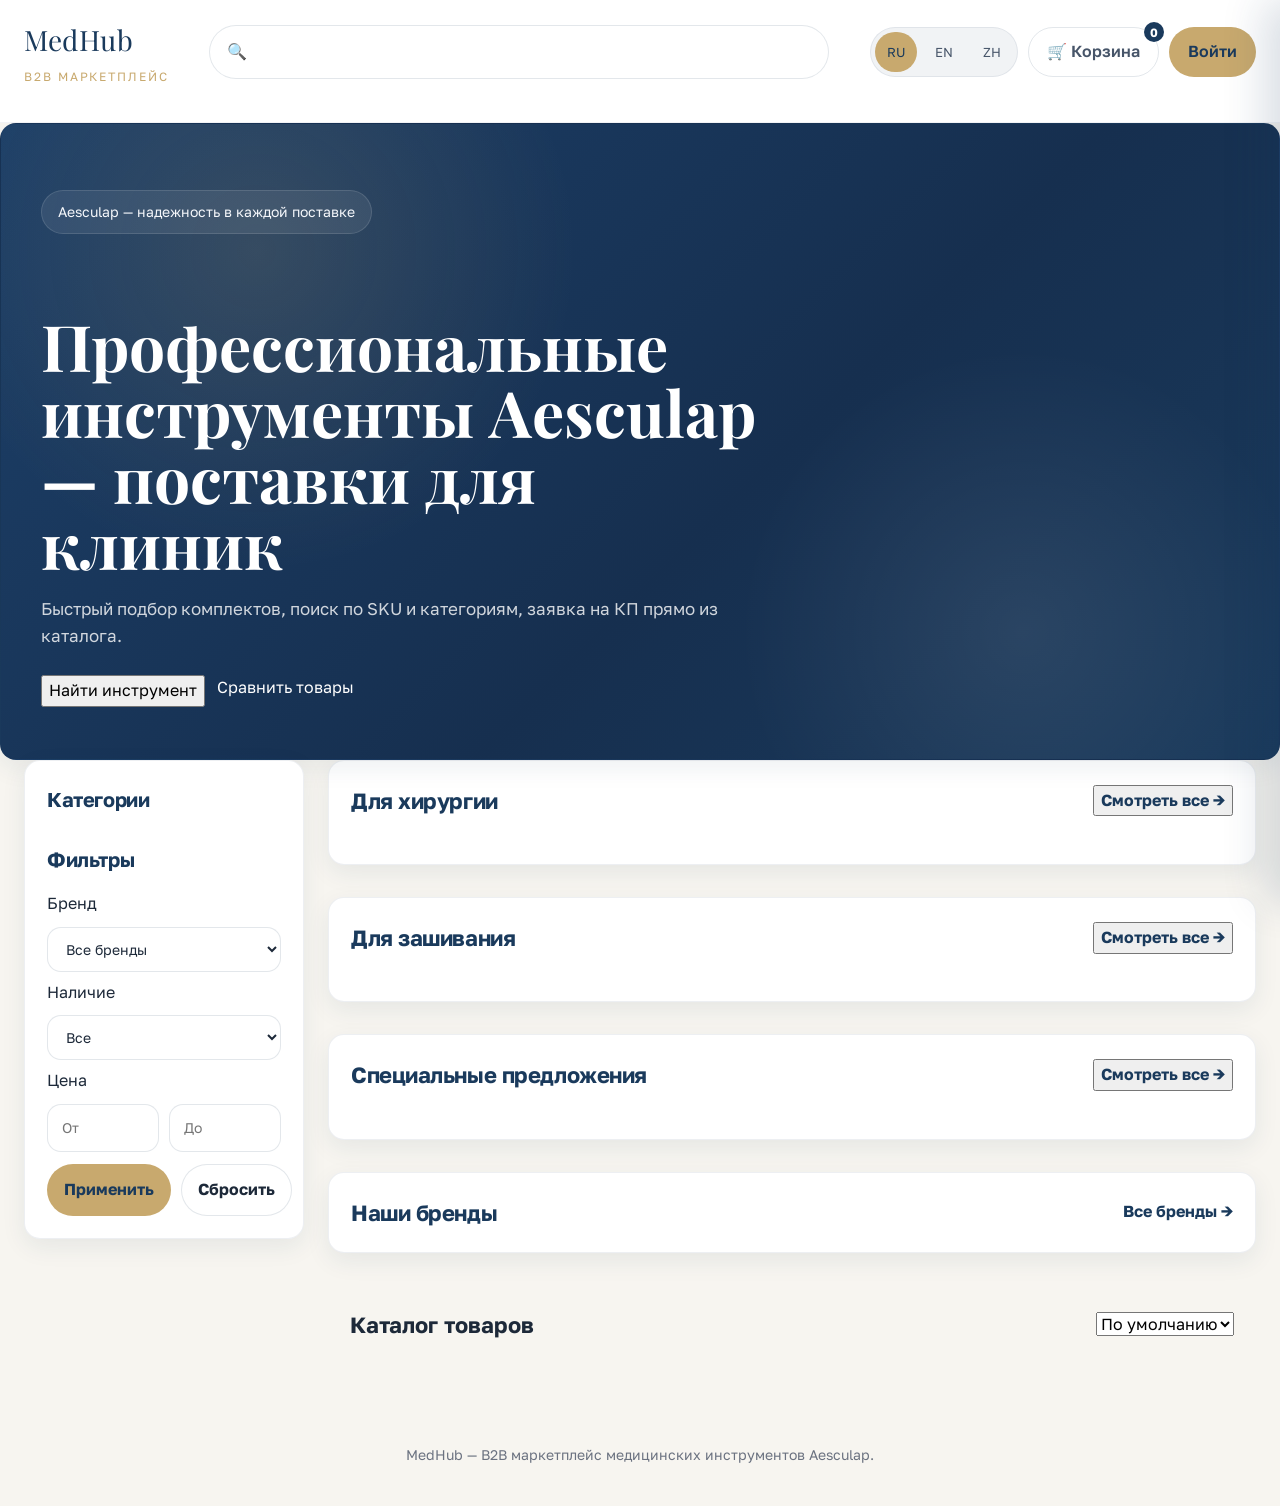
==== commit 4b11779a: "redesign" ====
--- a/index.html
+++ b/index.html
@@ -3,1484 +3,203 @@
 <head>
   <meta charset="UTF-8">
   <meta name="viewport" content="width=device-width, initial-scale=1.0">
-
-  <!-- ═══ SEO МЕТА-ТЕГИ ═══ -->
-  <!-- title и description подставляются через JS для каждого языка -->
-  <title>MedHub — Маркетплейс профессионального медицинского оборудования</title>
-  <meta name="description" content="MedHub — B2B маркетплейс хирургических инструментов и медицинского оборудования. Инструменты Aesculap (B.Braun) в наличии. Заявка онлайн.">
-  <meta name="keywords" content="медицинское оборудование, хирургические инструменты, Aesculap, B.Braun, иглодержатели, пинцеты, скальпели">
-
-  <!-- hreflang для мультиязычного SEO -->
-  <link rel="alternate" hreflang="ru" href="/ru/">
-  <link rel="alternate" hreflang="en" href="/en/">
-  <link rel="alternate" hreflang="zh" href="/zh/">
-  <link rel="alternate" hreflang="x-default" href="/">
-
-  <!-- Open Graph -->
-  <meta property="og:title" content="MedHub — Медицинский маркетплейс">
-  <meta property="og:description" content="B2B маркетплейс хирургических инструментов. Aesculap, B.Braun и другие ведущие бренды.">
-  <meta property="og:type" content="website">
-  <meta property="og:image" content="/assets/og-image.jpg">
-
-  <!-- Structured Data: Organization -->
-  <script type="application/ld+json">
-  {
-    "@context": "https://schema.org",
-    "@type": "Organization",
-    "name": "MedHub",
-    "description": "B2B маркетплейс медицинского оборудования",
-    "url": "https://medhub.ru"
-  }
-  </script>
-
-  <!-- Шрифты: Playfair Display (заголовки) + Golos Text (текст, русскоязычный) -->
-  <link rel="preconnect" href="https://fonts.googleapis.com">
+  <title>MedHub — медицинский маркетплейс хирургических инструментов Aesculap</title>
+  <meta name="description" content="MedHub — B2B маркетплейс инструментов Aesculap для клиник. Быстрый поиск по SKU, заказ оптом и заявка на КП." />
+  <link rel="canonical" href="https://medhub.ru/" />
+  <meta property="og:title" content="MedHub — медмаркетплейс Aesculap" />
+  <meta property="og:description" content="B2B маркетплейс хирургических инструментов Aesculap. Быстрый поиск, корзина заявка, сравнение товаров." />
+  <meta property="og:type" content="website" />
+  <meta property="og:image" content="https://medhub.ru/og-image.jpg" />
+  <meta property="og:url" content="https://medhub.ru/" />
+  <link rel="preconnect" href="https://fonts.googleapis.com" />
+  <link rel="preconnect" href="https://fonts.gstatic.com" crossorigin />
   <link href="https://fonts.googleapis.com/css2?family=Playfair+Display:wght@400;600;700&family=Golos+Text:wght@300;400;500;600&display=swap" rel="stylesheet">
-
-  <style>
-    /* ═══════════════════════════════════════════════
-       CSS ПЕРЕМЕННЫЕ — единая точка управления стилем
-       ═══════════════════════════════════════════════ */
-    :root {
-      --primary: #1a3a5c;        /* Глубокий медицинский синий */
-      --primary-light: #2d5f8a;
-      --accent: #c8a96e;         /* Золото — премиум B2B */
-      --accent-hover: #b8965a;
-      --bg: #f7f5f0;             /* Тёплый офф-вайт */
-      --surface: #ffffff;
-      --surface-2: #f0ede6;
-      --text: #1a1a1a;
-      --text-secondary: #5a5a5a;
-      --text-muted: #9a9a9a;
-      --border: #e0dbd0;
-      --success: #2d6a4f;
-      --danger: #c0392b;
-      --shadow-sm: 0 1px 3px rgba(26,58,92,0.08);
-      --shadow: 0 4px 16px rgba(26,58,92,0.10);
-      --shadow-lg: 0 12px 40px rgba(26,58,92,0.15);
-      --radius: 4px;
-      --radius-lg: 8px;
-    }
-
-    /* ═══ RESET & BASE ═══ */
-    *, *::before, *::after { box-sizing: border-box; margin: 0; padding: 0; }
-    html { scroll-behavior: smooth; }
-    body {
-      font-family: 'Golos Text', sans-serif;
-      background: var(--bg);
-      color: var(--text);
-      line-height: 1.6;
-      font-size: 15px;
-    }
-
-    /* ═══ НАВИГАЦИЯ ═══ */
-    .navbar {
-      background: var(--primary);
-      position: sticky;
-      top: 0;
-      z-index: 200;
-      border-bottom: 2px solid var(--accent);
-    }
-    .nav-inner {
-      max-width: 1400px;
-      margin: 0 auto;
-      padding: 0 24px;
-      display: flex;
-      align-items: center;
-      justify-content: space-between;
-      height: 64px;
-      gap: 16px;
-    }
-    .nav-logo {
-      display: flex;
-      flex-direction: column;
-      text-decoration: none;
-      flex-shrink: 0;
-    }
-    .nav-logo-name {
-      font-family: 'Playfair Display', serif;
-      font-size: 22px;
-      font-weight: 700;
-      color: #fff;
-      letter-spacing: 0.02em;
-      line-height: 1;
-    }
-    .nav-logo-sub {
-      font-size: 10px;
-      color: var(--accent);
-      letter-spacing: 0.12em;
-      text-transform: uppercase;
-      margin-top: 2px;
-    }
-
-    /* Поиск в шапке */
-    .nav-search {
-      flex: 1;
-      max-width: 480px;
-      position: relative;
-    }
-    .nav-search input {
-      width: 100%;
-      padding: 9px 16px 9px 40px;
-      background: rgba(255,255,255,0.12);
-      border: 1px solid rgba(255,255,255,0.2);
-      border-radius: var(--radius);
-      color: #fff;
-      font-family: 'Golos Text', sans-serif;
-      font-size: 14px;
-      outline: none;
-      transition: background 0.2s, border-color 0.2s;
-    }
-    .nav-search input::placeholder { color: rgba(255,255,255,0.5); }
-    .nav-search input:focus {
-      background: rgba(255,255,255,0.18);
-      border-color: var(--accent);
-    }
-    .nav-search-icon {
-      position: absolute;
-      left: 12px;
-      top: 50%;
-      transform: translateY(-50%);
-      color: rgba(255,255,255,0.5);
-      font-size: 16px;
-      pointer-events: none;
-    }
-
-    /* Правая часть навигации */
-    .nav-right {
-      display: flex;
-      align-items: center;
-      gap: 8px;
-      flex-shrink: 0;
-    }
-
-    /* Переключатель языка */
-    .lang-switcher {
-      display: flex;
-      gap: 2px;
-      background: rgba(255,255,255,0.08);
-      border: 1px solid rgba(255,255,255,0.15);
-      border-radius: var(--radius);
-      padding: 3px;
-    }
-    .lang-btn {
-      padding: 4px 9px;
-      border: none;
-      background: transparent;
-      color: rgba(255,255,255,0.6);
-      cursor: pointer;
-      font-size: 12px;
-      font-weight: 500;
-      border-radius: 3px;
-      transition: all 0.2s;
-      font-family: 'Golos Text', sans-serif;
-    }
-    .lang-btn.active {
-      background: var(--accent);
-      color: var(--primary);
-      font-weight: 600;
-    }
-    .lang-btn:hover:not(.active) { color: #fff; }
-
-    /* Кнопка заявки в шапке */
-    .btn-inquiry-nav {
-      padding: 8px 18px;
-      background: var(--accent);
-      color: var(--primary);
-      border: none;
-      border-radius: var(--radius);
-      font-family: 'Golos Text', sans-serif;
-      font-size: 13px;
-      font-weight: 600;
-      cursor: pointer;
-      transition: background 0.2s;
-      white-space: nowrap;
-    }
-    .btn-inquiry-nav:hover { background: var(--accent-hover); }
-
-    /* ═══ HERO-БАННЕР ═══ */
-    .hero {
-      background: linear-gradient(135deg, var(--primary) 0%, #0f2035 60%, #1a3a5c 100%);
-      padding: 60px 24px 50px;
-      text-align: center;
-      position: relative;
-      overflow: hidden;
-    }
-    .hero::before {
-      /* Декоративная сетка — намёк на медицинскую точность */
-      content: '';
-      position: absolute;
-      inset: 0;
-      background-image:
-        linear-gradient(rgba(200,169,110,0.05) 1px, transparent 1px),
-        linear-gradient(90deg, rgba(200,169,110,0.05) 1px, transparent 1px);
-      background-size: 40px 40px;
-    }
-    .hero-content { position: relative; z-index: 1; }
-    .hero-brand-badge {
-      display: inline-block;
-      padding: 5px 16px;
-      background: rgba(200,169,110,0.15);
-      border: 1px solid rgba(200,169,110,0.4);
-      border-radius: 20px;
-      color: var(--accent);
-      font-size: 11px;
-      letter-spacing: 0.15em;
-      text-transform: uppercase;
-      font-weight: 500;
-      margin-bottom: 20px;
-    }
-    .hero h1 {
-      font-family: 'Playfair Display', serif;
-      font-size: clamp(28px, 4vw, 48px);
-      font-weight: 700;
-      color: #fff;
-      line-height: 1.2;
-      margin-bottom: 16px;
-      max-width: 700px;
-      margin-left: auto;
-      margin-right: auto;
-    }
-    .hero h1 em {
-      font-style: normal;
-      color: var(--accent);
-    }
-    .hero-sub {
-      color: rgba(255,255,255,0.7);
-      font-size: 16px;
-      max-width: 500px;
-      margin: 0 auto 32px;
-    }
-    .hero-stats {
-      display: flex;
-      justify-content: center;
-      gap: 40px;
-      flex-wrap: wrap;
-    }
-    .hero-stat {
-      text-align: center;
-    }
-    .hero-stat-num {
-      font-family: 'Playfair Display', serif;
-      font-size: 28px;
-      font-weight: 700;
-      color: var(--accent);
-    }
-    .hero-stat-label {
-      font-size: 12px;
-      color: rgba(255,255,255,0.5);
-      text-transform: uppercase;
-      letter-spacing: 0.08em;
-      margin-top: 2px;
-    }
-
-    /* ═══ ОСНОВНОЙ ЛЕЙАУТ ═══ */
-    .main-layout {
-      max-width: 1400px;
-      margin: 0 auto;
-      padding: 32px 24px;
-      display: grid;
-      grid-template-columns: 240px 1fr;
-      gap: 28px;
-    }
-
-    /* ═══ САЙДБАР (категории + фильтры) ═══ */
-    .sidebar {
-      position: sticky;
-      top: 80px;
-      height: fit-content;
-      display: flex;
-      flex-direction: column;
-      gap: 20px;
-    }
-    .sidebar-block {
-      background: var(--surface);
-      border: 1px solid var(--border);
-      border-radius: var(--radius-lg);
-      overflow: hidden;
-      box-shadow: var(--shadow-sm);
-    }
-    .sidebar-block-title {
-      padding: 14px 18px;
-      font-size: 11px;
-      font-weight: 600;
-      text-transform: uppercase;
-      letter-spacing: 0.12em;
-      color: var(--text-muted);
-      border-bottom: 1px solid var(--border);
-      background: var(--surface-2);
-    }
-    .cat-list { padding: 8px 0; }
-    .cat-item {
-      display: flex;
-      align-items: center;
-      justify-content: space-between;
-      padding: 9px 18px;
-      cursor: pointer;
-      font-size: 14px;
-      transition: all 0.15s;
-      border-left: 3px solid transparent;
-      color: var(--text-secondary);
-    }
-    .cat-item:hover {
-      background: var(--surface-2);
-      color: var(--primary);
-      border-left-color: var(--primary-light);
-    }
-    .cat-item.active {
-      background: #eef3f8;
-      color: var(--primary);
-      border-left-color: var(--primary);
-      font-weight: 500;
-    }
-    .cat-count {
-      font-size: 11px;
-      color: var(--text-muted);
-      background: var(--surface-2);
-      padding: 2px 7px;
-      border-radius: 10px;
-    }
-    .cat-item.active .cat-count {
-      background: var(--primary);
-      color: #fff;
-    }
-
-    /* Фильтры в сайдбаре */
-    .filter-block { padding: 16px 18px; }
-    .filter-label {
-      font-size: 12px;
-      font-weight: 500;
-      color: var(--text-secondary);
-      margin-bottom: 8px;
-      display: block;
-    }
-    .filter-toggle {
-      display: flex;
-      gap: 6px;
-      flex-wrap: wrap;
-    }
-    .toggle-btn {
-      padding: 5px 12px;
-      border: 1px solid var(--border);
-      border-radius: var(--radius);
-      font-size: 12px;
-      cursor: pointer;
-      background: transparent;
-      color: var(--text-secondary);
-      transition: all 0.15s;
-      font-family: 'Golos Text', sans-serif;
-    }
-    .toggle-btn.active {
-      background: var(--primary);
-      border-color: var(--primary);
-      color: #fff;
-    }
-
-    /* ═══ ОСНОВНОЙ КОНТЕНТ ═══ */
-    .content-area { min-width: 0; }
-
-    /* Тулбар над каталогом */
-    .catalog-toolbar {
-      display: flex;
-      align-items: center;
-      justify-content: space-between;
-      margin-bottom: 20px;
-      gap: 12px;
-      flex-wrap: wrap;
-    }
-    .catalog-title {
-      font-family: 'Playfair Display', serif;
-      font-size: 22px;
-      font-weight: 600;
-      color: var(--primary);
-    }
-    .catalog-meta {
-      font-size: 13px;
-      color: var(--text-muted);
-      margin-top: 2px;
-    }
-    .toolbar-right {
-      display: flex;
-      align-items: center;
-      gap: 10px;
-    }
-    .sort-select {
-      padding: 8px 12px;
-      border: 1px solid var(--border);
-      border-radius: var(--radius);
-      font-family: 'Golos Text', sans-serif;
-      font-size: 13px;
-      color: var(--text);
-      background: var(--surface);
-      cursor: pointer;
-      outline: none;
-    }
-
-    /* ═══ СЕТКА ТОВАРОВ ═══ */
-    .products-grid {
-      display: grid;
-      grid-template-columns: repeat(auto-fill, minmax(260px, 1fr));
-      gap: 18px;
-    }
-
-    /* Карточка товара */
-    .product-card {
-      background: var(--surface);
-      border: 1px solid var(--border);
-      border-radius: var(--radius-lg);
-      overflow: hidden;
-      transition: box-shadow 0.2s, transform 0.2s, border-color 0.2s;
-      display: flex;
-      flex-direction: column;
-      box-shadow: var(--shadow-sm);
-    }
-    .product-card:hover {
-      box-shadow: var(--shadow);
-      transform: translateY(-3px);
-      border-color: var(--primary-light);
-    }
-
-    /* Изображение / плейсхолдер */
-    .product-image {
-      height: 180px;
-      background: linear-gradient(135deg, var(--surface-2) 0%, #e8e4da 100%);
-      display: flex;
-      align-items: center;
-      justify-content: center;
-      position: relative;
-      overflow: hidden;
-    }
-    .product-image-placeholder {
-      font-size: 52px;
-      opacity: 0.3;
-      user-select: none;
-    }
-    .product-image img {
-      width: 100%;
-      height: 100%;
-      object-fit: cover;
-    }
-
-    /* Бейджи на карточке */
-    .product-badges {
-      position: absolute;
-      top: 10px;
-      left: 10px;
-      display: flex;
-      gap: 4px;
-      flex-direction: column;
-    }
-    .badge {
-      padding: 3px 8px;
-      border-radius: var(--radius);
-      font-size: 10px;
-      font-weight: 600;
-      letter-spacing: 0.06em;
-      text-transform: uppercase;
-    }
-    .badge-featured { background: var(--accent); color: var(--primary); }
-    .badge-stock { background: var(--success); color: #fff; }
-    .badge-sku {
-      background: rgba(26,58,92,0.8);
-      color: rgba(255,255,255,0.85);
-    }
-
-    /* Тело карточки */
-    .product-body { padding: 16px; flex: 1; display: flex; flex-direction: column; }
-    .product-category-tag {
-      font-size: 11px;
-      color: var(--text-muted);
-      text-transform: uppercase;
-      letter-spacing: 0.08em;
-      margin-bottom: 6px;
-    }
-    .product-name {
-      font-size: 15px;
-      font-weight: 500;
-      color: var(--text);
-      line-height: 1.35;
-      margin-bottom: 8px;
-      flex: 1;
-    }
-    .product-specs {
-      font-size: 12px;
-      color: var(--text-muted);
-      background: var(--surface-2);
-      border-radius: var(--radius);
-      padding: 8px 10px;
-      line-height: 1.5;
-      margin-bottom: 14px;
-    }
-    .product-specs span {
-      display: block;
-    }
-
-    /* Футер карточки */
-    .product-footer {
-      display: flex;
-      align-items: center;
-      justify-content: space-between;
-      gap: 8px;
-      padding-top: 12px;
-      border-top: 1px solid var(--border);
-    }
-    .price-on-request {
-      font-size: 13px;
-      color: var(--text-secondary);
-      font-style: italic;
-    }
-    .btn-request {
-      padding: 8px 14px;
-      background: var(--primary);
-      color: #fff;
-      border: none;
-      border-radius: var(--radius);
-      font-family: 'Golos Text', sans-serif;
-      font-size: 12px;
-      font-weight: 500;
-      cursor: pointer;
-      transition: background 0.2s;
-      white-space: nowrap;
-    }
-    .btn-request:hover { background: var(--primary-light); }
-
-    /* ═══ ПУСТОЙ РЕЗУЛЬТАТ ПОИСКА ═══ */
-    .empty-state {
-      text-align: center;
-      padding: 60px 20px;
-      color: var(--text-muted);
-    }
-    .empty-state-icon { font-size: 48px; margin-bottom: 12px; }
-    .empty-state h3 { font-size: 18px; color: var(--text-secondary); margin-bottom: 6px; }
-
-    /* ═══ МОДАЛЬНОЕ ОКНО ЗАЯВКИ ═══ */
-    .modal-overlay {
-      display: none;
-      position: fixed;
-      inset: 0;
-      background: rgba(10,20,35,0.7);
-      z-index: 500;
-      align-items: center;
-      justify-content: center;
-      padding: 20px;
-      backdrop-filter: blur(4px);
-    }
-    .modal-overlay.open { display: flex; }
-    .modal {
-      background: var(--surface);
-      border-radius: var(--radius-lg);
-      width: 100%;
-      max-width: 560px;
-      max-height: 90vh;
-      overflow-y: auto;
-      box-shadow: var(--shadow-lg);
-      animation: modalIn 0.25s ease;
-    }
-    @keyframes modalIn {
-      from { opacity: 0; transform: translateY(20px) scale(0.97); }
-      to { opacity: 1; transform: none; }
-    }
-    .modal-header {
-      padding: 24px 28px 20px;
-      border-bottom: 1px solid var(--border);
-      display: flex;
-      align-items: flex-start;
-      justify-content: space-between;
-      background: var(--surface-2);
-    }
-    .modal-header h2 {
-      font-family: 'Playfair Display', serif;
-      font-size: 20px;
-      color: var(--primary);
-    }
-    .modal-header p {
-      font-size: 13px;
-      color: var(--text-muted);
-      margin-top: 4px;
-    }
-    .modal-close {
-      background: none;
-      border: none;
-      font-size: 20px;
-      cursor: pointer;
-      color: var(--text-muted);
-      padding: 4px;
-      line-height: 1;
-      border-radius: 4px;
-      transition: color 0.15s, background 0.15s;
-    }
-    .modal-close:hover { color: var(--danger); background: #fef2f2; }
-    .modal-body { padding: 24px 28px; }
-
-    /* Форма заявки */
-    .form-row { display: grid; grid-template-columns: 1fr 1fr; gap: 14px; }
-    .form-group { margin-bottom: 16px; }
-    .form-group label {
-      display: block;
-      font-size: 13px;
-      font-weight: 500;
-      color: var(--text-secondary);
-      margin-bottom: 6px;
-    }
-    .form-group label .req { color: var(--danger); }
-    .form-group input,
-    .form-group textarea,
-    .form-group select {
-      width: 100%;
-      padding: 10px 14px;
-      border: 1px solid var(--border);
-      border-radius: var(--radius);
-      font-family: 'Golos Text', sans-serif;
-      font-size: 14px;
-      color: var(--text);
-      background: var(--surface);
-      outline: none;
-      transition: border-color 0.15s, box-shadow 0.15s;
-    }
-    .form-group input:focus,
-    .form-group textarea:focus {
-      border-color: var(--primary);
-      box-shadow: 0 0 0 3px rgba(26,58,92,0.08);
-    }
-    .form-group textarea { resize: vertical; min-height: 80px; }
-    .form-check {
-      display: flex;
-      align-items: flex-start;
-      gap: 10px;
-      font-size: 13px;
-      color: var(--text-secondary);
-      margin-bottom: 20px;
-    }
-    .form-check input[type=checkbox] { margin-top: 2px; flex-shrink: 0; width: 16px; height: 16px; }
-
-    /* Выбранный товар в форме */
-    .inquiry-product-tag {
-      display: flex;
-      align-items: center;
-      gap: 10px;
-      padding: 10px 14px;
-      background: #eef3f8;
-      border: 1px solid rgba(26,58,92,0.15);
-      border-radius: var(--radius);
-      margin-bottom: 16px;
-      font-size: 13px;
-    }
-    .inquiry-product-tag strong { color: var(--primary); }
-    .inquiry-product-tag button {
-      margin-left: auto;
-      background: none;
-      border: none;
-      cursor: pointer;
-      color: var(--text-muted);
-      font-size: 14px;
-    }
-
-    .btn-submit {
-      width: 100%;
-      padding: 13px;
-      background: var(--primary);
-      color: #fff;
-      border: none;
-      border-radius: var(--radius);
-      font-family: 'Playfair Display', serif;
-      font-size: 15px;
-      font-weight: 600;
-      cursor: pointer;
-      transition: background 0.2s, transform 0.1s;
-      letter-spacing: 0.03em;
-    }
-    .btn-submit:hover { background: var(--primary-light); }
-    .btn-submit:active { transform: scale(0.99); }
-    .btn-submit:disabled {
-      background: var(--text-muted);
-      cursor: not-allowed;
-    }
-
-    /* ═══ УВЕДОМЛЕНИЕ ═══ */
-    .toast {
-      position: fixed;
-      bottom: 24px;
-      right: 24px;
-      z-index: 1000;
-      padding: 14px 20px;
-      border-radius: var(--radius-lg);
-      font-size: 14px;
-      font-weight: 500;
-      box-shadow: var(--shadow-lg);
-      transform: translateY(80px);
-      opacity: 0;
-      transition: transform 0.35s cubic-bezier(0.34, 1.56, 0.64, 1), opacity 0.3s;
-      max-width: 340px;
-    }
-    .toast.show { transform: translateY(0); opacity: 1; }
-    .toast.success { background: var(--success); color: #fff; }
-    .toast.error { background: var(--danger); color: #fff; }
-
-    /* ═══ ФУТЕР ═══ */
-    footer {
-      background: var(--primary);
-      color: rgba(255,255,255,0.6);
-      text-align: center;
-      padding: 32px 24px;
-      margin-top: 60px;
-      font-size: 13px;
-    }
-    footer strong { color: #fff; }
-    footer a { color: var(--accent); text-decoration: none; }
-    .footer-inner { max-width: 1400px; margin: 0 auto; }
-    .footer-links {
-      display: flex;
-      justify-content: center;
-      gap: 24px;
-      margin-bottom: 16px;
-      flex-wrap: wrap;
-    }
-    .footer-links a { color: rgba(255,255,255,0.5); transition: color 0.15s; }
-    .footer-links a:hover { color: var(--accent); }
-
-    /* ═══ АДАПТИВ ═══ */
-    @media (max-width: 900px) {
-      .main-layout {
-        grid-template-columns: 1fr;
-        padding: 20px 16px;
-      }
-      .sidebar { position: static; }
-      .cat-list { display: grid; grid-template-columns: 1fr 1fr; }
-      .hero { padding: 40px 16px 36px; }
-      .hero-stats { gap: 24px; }
-    }
-    @media (max-width: 600px) {
-      .nav-inner { height: 56px; }
-      .nav-search { display: none; }
-      .form-row { grid-template-columns: 1fr; }
-      .products-grid { grid-template-columns: 1fr 1fr; gap: 12px; }
-      .btn-inquiry-nav span { display: none; }
-    }
-    @media (max-width: 420px) {
-      .products-grid { grid-template-columns: 1fr; }
-    }
-
-    /* ═══ ИНДИКАТОР ЗАГРУЗКИ ═══ */
-    .loading-spinner {
-      display: flex;
-      align-items: center;
-      justify-content: center;
-      padding: 60px;
-    }
-    .spinner {
-      width: 36px;
-      height: 36px;
-      border: 3px solid var(--border);
-      border-top-color: var(--primary);
-      border-radius: 50%;
-      animation: spin 0.7s linear infinite;
-    }
-    @keyframes spin { to { transform: rotate(360deg); } }
-
-    /* ═══ СКЕЛЕТОН КАРТОЧЕК ═══ */
-    .skeleton {
-      animation: shimmer 1.4s ease infinite;
-      background: linear-gradient(90deg, var(--surface-2) 25%, #e8e4da 50%, var(--surface-2) 75%);
-      background-size: 200% 100%;
-      border-radius: var(--radius);
-    }
-    @keyframes shimmer {
-      from { background-position: 200% 0; }
-      to { background-position: -200% 0; }
-    }
-  </style>
+  <link rel="stylesheet" href="/assets/styles.css">
 </head>
 <body>
-
-<!-- ═══ НАВИГАЦИЯ ═══ -->
-<nav class="navbar" role="navigation" aria-label="Основная навигация">
-  <div class="nav-inner">
-    <a href="/" class="nav-logo" aria-label="MedHub — на главную">
-      <span class="nav-logo-name">MedHub</span>
-      <span class="nav-logo-sub" data-i18n="nav_tagline">Медицинский маркетплейс</span>
-    </a>
-
-    <div class="nav-search" role="search">
-      <span class="nav-search-icon">🔍</span>
-      <input
-        type="search"
-        id="search-input"
-        placeholder="Поиск по каталогу..."
-        data-i18n-placeholder="search_placeholder"
-        aria-label="Поиск товаров"
-        autocomplete="off"
-      >
-    </div>
-
-    <div class="nav-right">
-      <!-- Переключатель языка -->
-      <div class="lang-switcher" role="group" aria-label="Выбор языка">
-        <button class="lang-btn active" data-lang="ru" aria-pressed="true">RU</button>
-        <button class="lang-btn" data-lang="en" aria-pressed="false">EN</button>
-        <button class="lang-btn" data-lang="zh" aria-pressed="false">中文</button>
-      </div>
-
-      <!-- Кнопка заявки -->
-      <button class="btn-inquiry-nav" onclick="openInquiryModal()" aria-haspopup="dialog">
-        <span data-i18n="nav_inquiry">Оставить заявку</span>
-      </button>
+  <header class="site-header">
+    <div class="page-shell site-nav">
+      <div class="site-logo">
+        <a href="/" class="site-logo__title">MedHub</a>
+        <span class="site-logo__tag">B2B маркетплейс</span>
+      </div>
+      <form class="search-bar" data-search-form>
+        <span class="search-icon">🔍</span>
+        <input type="search" data-search-input aria-label="Поиск товаров" autocomplete="off" />
+        <div class="search-suggestions hidden" role="listbox"></div>
+      </form>
+      <div class="site-actions">
+        <div class="lang-switcher">
+          <button type="button" class="active" data-lang-toggle data-lang="ru">RU</button>
+          <button type="button" data-lang-toggle data-lang="en">EN</button>
+          <button type="button" data-lang-toggle data-lang="zh">ZH</button>
+        </div>
+        <button type="button" class="header-btn outline cart-button" data-cart-toggle>
+          🛒 Корзина <span class="badge" id="cart-count">0</span>
+        </button>
+        <a class="header-btn primary" href="/admin/login.html">Войти</a>
+      </div>
+    </div>
+    <nav class="category-tabs"></nav>
+  </header>
+
+  <main class="page-shell">
+    <section class="hero-card" id="hero-banner">
+      <div class="hero-inner">
+        <p class="hero-pill">Aesculap &mdash; надежность в каждой поставке</p>
+        <h1 id="hero-headline">Профессиональные инструменты Aesculap — поставки для клиник</h1>
+        <p>Быстрый подбор комплектов, поиск по SKU и категориям, заявка на КП прямо из каталога.</p>
+        <div class="hero-actions">
+          <button class="btn primary" type="button" onclick="document.querySelector('[data-search-input]').focus()">Найти инструмент</button>
+          <a class="btn outline" href="compare.html">Сравнить товары</a>
+        </div>
+      </div>
+    </section>
+
+    <div class="dashboard-grid">
+      <aside class="sidebar-card">
+        <div class="sidebar-section">
+          <h2>Категории</h2>
+          <div class="category-tree" id="categories-tree"></div>
+        </div>
+        <div class="sidebar-section">
+          <h2>Фильтры</h2>
+          <div class="filter-group">
+            <label>Бренд</label>
+            <select data-filter-brand>
+              <option value="all">Все бренды</option>
+            </select>
+          </div>
+          <div class="filter-group">
+            <label>Наличие</label>
+            <select data-filter-availability>
+              <option value="all">Все</option>
+              <option value="in">В наличии</option>
+              <option value="out">Под заказ</option>
+            </select>
+          </div>
+          <div class="filter-group">
+            <label>Цена</label>
+            <div class="price-range">
+              <input type="number" step="100" placeholder="От" data-filter-min />
+              <input type="number" step="100" placeholder="До" data-filter-max />
+            </div>
+          </div>
+          <div class="filter-action">
+            <button class="primary" type="button" data-filter-apply>Применить</button>
+            <button class="outline" type="button" data-filter-reset>Сбросить</button>
+          </div>
+        </div>
+      </aside>
+
+      <section>
+        <div class="page-section shelf-card" id="surgery-shelf">
+          <div class="shelf-title"><h2>Для хирургии</h2><button class="see-all" type="button">Смотреть все →</button></div>
+          <div class="horizontal-shelf"></div>
+        </div>
+        <div class="page-section shelf-card" id="suturing-shelf">
+          <div class="shelf-title"><h2>Для зашивания</h2><button class="see-all" type="button">Смотреть все →</button></div>
+          <div class="horizontal-shelf"></div>
+        </div>
+        <div class="page-section shelf-card" id="featured-shelf">
+          <div class="shelf-title"><h2>Специальные предложения</h2><button class="see-all" type="button">Смотреть все →</button></div>
+          <div class="horizontal-shelf"></div>
+        </div>
+        <div class="page-section brand-card">
+          <div class="brand-title"><h2>Наши бренды</h2><a class="see-all" href="#">Все бренды →</a></div>
+          <div class="brand-grid" id="sidebar-brands"></div>
+        </div>
+        <div class="page-section product-grid-wrapper">
+          <div class="catalog-header">
+            <h2>Каталог товаров</h2>
+            <select data-sort>
+              <option value="default">По умолчанию</option>
+              <option value="price">По цене</option>
+              <option value="name">По названию</option>
+            </select>
+          </div>
+          <div class="product-grid" id="products-grid"></div>
+          <div id="catalog-empty" style="display:none;padding:40px;text-align:center;color:var(--text-muted)">Товары не найдены. Попробуйте изменить фильтры.</div>
+          <div id="catalog-sentinel"></div>
+        </div>
+      </section>
+    </div>
+  </main>
+
+  <aside class="cart-drawer" aria-label="Корзина">
+    <div class="cart-drawer__header">
+      <div>
+        <h2>Корзина</h2>
+        <p id="cart-total">0 ₽</p>
+      </div>
+      <button class="close-button" data-close-cart type="button">×</button>
+    </div>
+    <div class="cart-drawer__body" id="cart-items"></div>
+    <div class="cart-drawer__footer">
+      <button class="btn primary" type="button" data-submit-cart>Оставить заявку на всё</button>
+      <button class="btn outline" type="button" data-clear-cart>Очистить корзину</button>
+    </div>
+  </aside>
+
+  <div class="drawer modal" id="quick-view-modal" aria-hidden="true">
+    <div class="modal__panel">
+      <div class="modal__header">
+        <h3 class="modal-title">Быстрый просмотр</h3>
+        <button class="close-button" type="button" onclick="IndexPage.closeQuickView()">×</button>
+      </div>
+      <div class="modal__body"></div>
     </div>
   </div>
-</nav>
-
-<!-- ═══ HERO-СЕКЦИЯ ═══ -->
-<section class="hero" aria-label="Главный баннер">
-  <div class="hero-content">
-    <div class="hero-brand-badge">Aesculap · B.Braun · Официальный дистрибьютор</div>
-    <h1 data-i18n="hero_title">Профессиональные <em>хирургические инструменты</em> для вашей клиники</h1>
-    <p class="hero-sub" data-i18n="hero_sub">Поставки медицинского оборудования ведущих мировых производителей. Только сертифицированная продукция.</p>
-    <div class="hero-stats">
-      <div class="hero-stat">
-        <div class="hero-stat-num" id="hero-products-count">62</div>
-        <div class="hero-stat-label" data-i18n="stat_products">Позиций в каталоге</div>
-      </div>
-      <div class="hero-stat">
-        <div class="hero-stat-num">1</div>
-        <div class="hero-stat-label" data-i18n="stat_brands">Бренд класса Premium</div>
-      </div>
-      <div class="hero-stat">
-        <div class="hero-stat-num">B2B</div>
-        <div class="hero-stat-label" data-i18n="stat_b2b">Работаем с клиниками</div>
+
+  <div class="drawer modal" id="inquiry-modal" aria-hidden="true">
+    <div class="modal__panel">
+      <div class="modal__header">
+        <h3>Запросить цену</h3>
+        <button class="close-button" type="button" onclick="IndexPage.closeInquiryModal()">×</button>
+      </div>
+      <div class="modal__body">
+        <form id="quick-inquiry-form" data-action="inquiry-form">
+          <input type="hidden" name="product" value="" />
+          <div class="filter-group"><label>Имя</label><input name="name" required /></div>
+          <div class="filter-group"><label>Телефон</label><input name="phone" required /></div>
+          <div class="filter-group"><label>Email</label><input name="email" type="email" required /></div>
+          <div class="filter-group"><label>Компания</label><input name="company" /></div>
+          <div class="filter-group"><label>Комментарий</label><textarea name="message"></textarea></div>
+          <div class="modal__footer">
+            <button class="btn outline" type="button" onclick="IndexPage.closeInquiryModal()">Отмена</button>
+            <button class="btn primary" type="submit">Отправить заявку</button>
+          </div>
+        </form>
       </div>
     </div>
   </div>
-</section>
-
-<!-- ═══ ОСНОВНОЙ ЛЕЙАУТ ═══ -->
-<div class="main-layout">
-
-  <!-- САЙДБАР -->
-  <aside class="sidebar" aria-label="Фильтры и категории">
-    <div class="sidebar-block">
-      <div class="sidebar-block-title" data-i18n="categories">Категории</div>
-      <nav class="cat-list" id="categories-list" aria-label="Категории товаров">
-        <!-- Заполняется JS -->
-      </nav>
-    </div>
-
-    <div class="sidebar-block">
-      <div class="sidebar-block-title" data-i18n="filters">Фильтры</div>
-      <div class="filter-block">
-        <span class="filter-label" data-i18n="filter_stock">Наличие</span>
-        <div class="filter-toggle">
-          <button class="toggle-btn active" data-filter="all" data-i18n="filter_all">Все</button>
-          <button class="toggle-btn" data-filter="stock" data-i18n="filter_instock">В наличии</button>
-        </div>
-      </div>
-    </div>
-  </aside>
-
-  <!-- КАТАЛОГ -->
-  <main id="catalog-main" role="main">
-    <div class="catalog-toolbar">
-      <div>
-        <h2 class="catalog-title" id="section-title" data-i18n="all_products">Все товары</h2>
-        <div class="catalog-meta" id="products-count-label">Загрузка...</div>
-      </div>
-      <div class="toolbar-right">
-        <select class="sort-select" id="sort-select" aria-label="Сортировка">
-          <option value="default" data-i18n="sort_default">По умолчанию</option>
-          <option value="name-az" data-i18n="sort_name">По названию А–Я</option>
-          <option value="name-za" data-i18n="sort_name_z">По названию Я–А</option>
-        </select>
-      </div>
-    </div>
-
-    <div class="products-grid" id="products-grid" role="list" aria-label="Каталог товаров">
-      <!-- Заполняется JS -->
-      <div class="loading-spinner"><div class="spinner"></div></div>
-    </div>
-  </main>
-</div>
-
-<!-- ═══ МОДАЛЬНОЕ ОКНО ЗАЯВКИ ═══ -->
-<div class="modal-overlay" id="inquiry-modal" role="dialog" aria-modal="true" aria-labelledby="modal-title">
-  <div class="modal">
-    <div class="modal-header">
-      <div>
-        <h2 id="modal-title" data-i18n="inquiry_title">Оставить заявку</h2>
-        <p data-i18n="inquiry_sub">Мы свяжемся с вами в течение 1 рабочего дня</p>
-      </div>
-      <button class="modal-close" onclick="closeInquiryModal()" aria-label="Закрыть">✕</button>
-    </div>
-    <div class="modal-body">
-      <!-- Выбранный товар (появляется если зашли с кнопки "Запросить") -->
-      <div id="inquiry-product-tag" class="inquiry-product-tag" style="display:none">
-        <span>📦</span>
-        <span id="inquiry-product-name"></span>
-        <button onclick="clearInquiryProduct()" title="Убрать товар">✕</button>
-      </div>
-
-      <form id="inquiry-form" onsubmit="submitInquiry(event)" novalidate>
-        <div class="form-row">
-          <div class="form-group">
-            <label for="f-name">ФИО <span class="req">*</span></label>
-            <input type="text" id="f-name" name="name" required
-              placeholder="Иванов Иван Иванович"
-              data-i18n-placeholder="field_name_ph" autocomplete="name">
-          </div>
-          <div class="form-group">
-            <label for="f-phone">Телефон <span class="req">*</span></label>
-            <input type="tel" id="f-phone" name="phone" required
-              placeholder="+7 (999) 000-00-00"
-              autocomplete="tel">
-          </div>
-        </div>
-        <div class="form-row">
-          <div class="form-group">
-            <label for="f-email">Email <span class="req">*</span></label>
-            <input type="email" id="f-email" name="email" required
-              placeholder="doctor@clinic.ru"
-              autocomplete="email">
-          </div>
-          <div class="form-group">
-            <label for="f-company">Организация</label>
-            <input type="text" id="f-company" name="company"
-              placeholder="ООО Клиника Здоровье"
-              autocomplete="organization">
-          </div>
-        </div>
-        <div class="form-group">
-          <label for="f-message">Комментарий к заявке</label>
-          <textarea id="f-message" name="message" rows="3"
-            placeholder="Укажите количество, сроки поставки, особые требования..."></textarea>
-        </div>
-        <div class="form-check">
-          <input type="checkbox" id="f-agree" name="agree" required>
-          <label for="f-agree" data-i18n="form_agree">
-            Я согласен(а) с обработкой персональных данных в соответствии с ФЗ №152
-          </label>
-        </div>
-        <button type="submit" class="btn-submit" id="submit-btn">
-          <span data-i18n="form_submit">Отправить заявку</span>
-        </button>
-      </form>
+
+  <div class="drawer modal" id="cart-inquiry-modal" aria-hidden="true">
+    <div class="modal__panel">
+      <div class="modal__header">
+        <h3>Заявка по корзине</h3>
+        <button class="close-button" type="button" onclick="IndexPage.closeCartInquiryForm()">×</button>
+      </div>
+      <div class="modal__body">
+        <div id="cart-inquiry-items"></div>
+        <form data-cart-inquiry-form id="cart-inquiry-form">
+          <div class="filter-group"><label>Имя</label><input name="name" required /></div>
+          <div class="filter-group"><label>Телефон</label><input name="phone" required /></div>
+          <div class="filter-group"><label>Email</label><input name="email" type="email" required /></div>
+          <div class="filter-group"><label>Компания</label><input name="company" /></div>
+          <div class="filter-group"><label>Комментарий</label><textarea name="message"></textarea></div>
+          <div class="modal__footer">
+            <button class="btn outline" type="button" onclick="IndexPage.closeCartInquiryForm()">Отмена</button>
+            <button class="btn primary" type="submit">Отправить заявку</button>
+          </div>
+        </form>
+      </div>
     </div>
   </div>
-</div>
-
-<!-- ═══ УВЕДОМЛЕНИЕ ═══ -->
-<div class="toast" id="toast" role="alert" aria-live="polite"></div>
-
-<!-- ═══ ФУТЕР ═══ -->
-<footer>
-  <div class="footer-inner">
-    <div class="footer-links">
-      <a href="#" data-i18n="footer_catalog">Каталог</a>
-      <a href="#" data-i18n="footer_about">О компании</a>
-      <a href="#" data-i18n="footer_delivery">Доставка</a>
-      <a href="/admin/login.html" data-i18n="footer_admin">Вход для сотрудников</a>
-    </div>
-    <p>© 2026 <strong>MedHub</strong> · <span data-i18n="footer_rights">Все права защищены</span></p>
-    <p style="margin-top:6px; font-size:11px; opacity:0.5;" data-i18n="footer_disclaimer">
-      Информация на сайте носит информационный характер и не является публичной офертой
-    </p>
-  </div>
-</footer>
-
-<!-- ═══════════════════════════════════════════
-     JAVASCRIPT — ЛОГИКА ПРИЛОЖЕНИЯ
-     ═══════════════════════════════════════════ -->
-<script>
-/* ─────────────────────────────────────────────
-   i18n — переводы интерфейса
-   Тексты товаров хранятся в products[].translations
-   ───────────────────────────────────────────── */
-const TRANSLATIONS = {
-  ru: {
-    nav_tagline: 'Медицинский маркетплейс',
-    nav_inquiry: 'Оставить заявку',
-    search_placeholder: 'Поиск по каталогу...',
-    hero_title: 'Профессиональные <em>хирургические инструменты</em> для вашей клиники',
-    hero_sub: 'Поставки медицинского оборудования ведущих мировых производителей. Только сертифицированная продукция.',
-    stat_products: 'Позиций в каталоге',
-    stat_brands: 'Бренд класса Premium',
-    stat_b2b: 'Работаем с клиниками',
-    categories: 'Категории',
-    filters: 'Фильтры',
-    filter_stock: 'Наличие',
-    filter_all: 'Все',
-    filter_instock: 'В наличии',
-    all_products: 'Все товары',
-    sort_default: 'По умолчанию',
-    sort_name: 'По названию А–Я',
-    sort_name_z: 'По названию Я–А',
-    inquiry_title: 'Оставить заявку',
-    inquiry_sub: 'Мы свяжемся с вами в течение 1 рабочего дня',
-    field_name_ph: 'Иванов Иван Иванович',
-    form_agree: 'Я согласен(а) с обработкой персональных данных в соответствии с ФЗ №152',
-    form_submit: 'Отправить заявку',
-    price_on_req: 'Цена по запросу',
-    btn_request: 'Запросить',
-    footer_catalog: 'Каталог',
-    footer_about: 'О компании',
-    footer_delivery: 'Доставка',
-    footer_admin: 'Вход для сотрудников',
-    footer_rights: 'Все права защищены',
-    footer_disclaimer: 'Информация на сайте носит информационный характер и не является публичной офертой',
-    found_products: 'Найдено',
-    no_results: 'Ничего не найдено',
-    no_results_hint: 'Попробуйте изменить запрос или выбрать другую категорию',
-    toast_success: '✅ Заявка отправлена! Мы свяжемся с вами.',
-    toast_error: '❌ Ошибка при отправке. Попробуйте ещё раз.',
-    sending: 'Отправка...',
-  },
-  en: {
-    nav_tagline: 'Medical Marketplace',
-    nav_inquiry: 'Request a Quote',
-    search_placeholder: 'Search catalog...',
-    hero_title: 'Professional <em>surgical instruments</em> for your clinic',
-    hero_sub: 'Supply of medical equipment from leading world manufacturers. Only certified products.',
-    stat_products: 'Catalog positions',
-    stat_brands: 'Premium brands',
-    stat_b2b: 'B2B clinic supply',
-    categories: 'Categories',
-    filters: 'Filters',
-    filter_stock: 'Availability',
-    filter_all: 'All',
-    filter_instock: 'In stock',
-    all_products: 'All products',
-    sort_default: 'Default',
-    sort_name: 'Name A–Z',
-    sort_name_z: 'Name Z–A',
-    inquiry_title: 'Request a Quote',
-    inquiry_sub: 'We will contact you within 1 business day',
-    field_name_ph: 'John Smith',
-    form_agree: 'I agree to the processing of personal data',
-    form_submit: 'Send Request',
-    price_on_req: 'Price on request',
-    btn_request: 'Request',
-    footer_catalog: 'Catalog',
-    footer_about: 'About',
-    footer_delivery: 'Delivery',
-    footer_admin: 'Staff login',
-    footer_rights: 'All rights reserved',
-    footer_disclaimer: 'Information on the site is for informational purposes only',
-    found_products: 'Found',
-    no_results: 'Nothing found',
-    no_results_hint: 'Try changing your query or select another category',
-    toast_success: '✅ Request sent! We will contact you.',
-    toast_error: '❌ Send error. Please try again.',
-    sending: 'Sending...',
-  },
-  zh: {
-    nav_tagline: '医疗市场',
-    nav_inquiry: '提交询价',
-    search_placeholder: '搜索目录...',
-    hero_title: '为您诊所提供专业的<em>外科手术器械</em>',
-    hero_sub: '供应全球领先制造商的医疗设备，仅提供认证产品。',
-    stat_products: '目录产品',
-    stat_brands: '高端品牌',
-    stat_b2b: 'B2B诊所供应',
-    categories: '类别',
-    filters: '筛选',
-    filter_stock: '库存',
-    filter_all: '全部',
-    filter_instock: '有货',
-    all_products: '全部产品',
-    sort_default: '默认',
-    sort_name: '按名称 A–Z',
-    sort_name_z: '按名称 Z–A',
-    inquiry_title: '提交询价',
-    inquiry_sub: '我们将在1个工作日内与您联系',
-    field_name_ph: '张伟',
-    form_agree: '我同意处理个人数据',
-    form_submit: '发送请求',
-    price_on_req: '价格面议',
-    btn_request: '询价',
-    footer_catalog: '目录',
-    footer_about: '关于我们',
-    footer_delivery: '配送',
-    footer_admin: '员工登录',
-    footer_rights: '版权所有',
-    footer_disclaimer: '网站上的信息仅供参考，不构成公开要约',
-    found_products: '找到',
-    no_results: '未找到结果',
-    no_results_hint: '尝试更改搜索词或选择其他类别',
-    toast_success: '✅ 请求已发送！我们将与您联系。',
-    toast_error: '❌ 发送错误。请重试。',
-    sending: '发送中...',
-  }
-};
-
-/* ─────────────────────────────────────────────
-   СОСТОЯНИЕ ПРИЛОЖЕНИЯ
-   ───────────────────────────────────────────── */
-const STATE = {
-  lang: localStorage.getItem('medhub_lang') || 'ru',
-  currentCategory: 'all',
-  searchQuery: '',
-  sortBy: 'default',
-  products: [],                // все товары из JSON
-  filtered: [],                // текущий отфильтрованный список
-  selectedProduct: null,       // товар, выбранный для заявки
-};
-
-/* ─────────────────────────────────────────────
-   ЗАГРУЗКА ТОВАРОВ
-   ───────────────────────────────────────────── */
-async function loadProducts() {
-  try {
-    // В продакшне — fetch('/api/products') из Supabase
-    // На MVP — локальный JSON
-    const res = await fetch('products_aesculap.json');
-    STATE.products = await res.json();
-    STATE.filtered = [...STATE.products];
-    renderAll();
-  } catch (e) {
-    console.error('Ошибка загрузки товаров:', e);
-    document.getElementById('products-grid').innerHTML =
-      `<div class="empty-state"><div class="empty-state-icon">⚠️</div><h3>Ошибка загрузки</h3></div>`;
-  }
-}
-
-/* ─────────────────────────────────────────────
-   РЕНДЕР КАТЕГОРИЙ В САЙДБАРЕ
-   ───────────────────────────────────────────── */
-function renderCategories() {
-  const cats = {};
-  STATE.products.forEach(p => {
-    cats[p.category] = (cats[p.category] || 0) + 1;
-  });
-
-  const total = STATE.products.length;
-  const t = TRANSLATIONS[STATE.lang];
-  let html = `
-    <div class="cat-item ${STATE.currentCategory === 'all' ? 'active' : ''}"
-         onclick="selectCategory('all')" role="menuitem" tabindex="0">
-      <span>${t.all_products}</span>
-      <span class="cat-count">${total}</span>
-    </div>
-  `;
-  Object.entries(cats).forEach(([name, count]) => {
-    const active = STATE.currentCategory === name ? 'active' : '';
-    html += `
-      <div class="cat-item ${active}" onclick="selectCategory('${name}')" role="menuitem" tabindex="0">
-        <span>${name}</span>
-        <span class="cat-count">${count}</span>
-      </div>
-    `;
-  });
-  document.getElementById('categories-list').innerHTML = html;
-}
-
-/* ─────────────────────────────────────────────
-   ФИЛЬТРАЦИЯ И ПОИСК
-   ───────────────────────────────────────────── */
-function applyFilters() {
-  const q = STATE.searchQuery.toLowerCase().trim();
-  const lang = STATE.lang;
-
-  STATE.filtered = STATE.products.filter(p => {
-    // Фильтр категории
-    if (STATE.currentCategory !== 'all' && p.category !== STATE.currentCategory) return false;
-
-    // Поиск по имени, описанию, артикулу
-    if (q) {
-      const name = (p.translations[lang]?.name || p.translations.ru?.name || '').toLowerCase();
-      const desc = (p.translations[lang]?.description || p.translations.ru?.description || '').toLowerCase();
-      const sku = (p.sku || '').toLowerCase();
-      if (!name.includes(q) && !desc.includes(q) && !sku.includes(q)) return false;
-    }
-
-    return true;
-  });
-
-  // Сортировка
-  if (STATE.sortBy === 'name-az') {
-    STATE.filtered.sort((a, b) => {
-      const na = a.translations[lang]?.name || a.translations.ru.name;
-      const nb = b.translations[lang]?.name || b.translations.ru.name;
-      return na.localeCompare(nb, lang);
-    });
-  } else if (STATE.sortBy === 'name-za') {
-    STATE.filtered.sort((a, b) => {
-      const na = a.translations[lang]?.name || a.translations.ru.name;
-      const nb = b.translations[lang]?.name || b.translations.ru.name;
-      return nb.localeCompare(na, lang);
-    });
-  }
-}
-
-/* ─────────────────────────────────────────────
-   РЕНДЕР СЕТКИ ТОВАРОВ
-   ───────────────────────────────────────────── */
-function renderProducts() {
-  const grid = document.getElementById('products-grid');
-  const t = TRANSLATIONS[STATE.lang];
-  const lang = STATE.lang;
-
-  // Счётчик
-  document.getElementById('products-count-label').textContent =
-    `${t.found_products}: ${STATE.filtered.length}`;
-
-  if (STATE.filtered.length === 0) {
-    grid.innerHTML = `
-      <div class="empty-state" style="grid-column:1/-1">
-        <div class="empty-state-icon">🔍</div>
-        <h3>${t.no_results}</h3>
-        <p>${t.no_results_hint}</p>
-      </div>`;
-    return;
-  }
-
-  /* Иконки категорий */
-  const catIcons = {
-    'Иглодержатели': '🪡',
-    'Пинцеты': '✂️',
-    'Ножницы': '✂️',
-    'Лезвия и скальпели': '🔪',
-    'Распаторы': '🔧',
-    'Элеваторы': '⚙️',
-    'Костные скребки': '🦷',
-    'Кюреты': '🔬',
-    'Наборы инструментов': '🧰',
-    'Щипцы': '🦾',
-  };
-
-  grid.innerHTML = STATE.filtered.map(p => {
-    const name = p.translations[lang]?.name || p.translations.ru.name;
-    const desc = p.translations[lang]?.description || p.translations.ru.description;
-    const specs = p.translations[lang]?.specs || p.translations.ru.specs;
-    const icon = catIcons[p.category] || '🏥';
-
-    /* Specs — преобразуем "A | B | C" → отдельные строки */
-    const specsHtml = (specs || '').split('|').map(s =>
-      `<span>· ${s.trim()}</span>`
-    ).join('');
-
-    /* Structured Data для каждого товара (JSON-LD inline) */
-    const jsonLd = JSON.stringify({
-      "@context": "https://schema.org",
-      "@type": "Product",
-      "name": name,
-      "description": desc,
-      "sku": p.sku,
-      "brand": { "@type": "Brand", "name": "Aesculap" },
-      "offers": { "@type": "Offer", "availability": "https://schema.org/InStock", "priceCurrency": "RUB" }
-    });
-
-    return `
-      <article class="product-card" role="listitem" aria-label="${name}">
-        <script type="application/ld+json">${jsonLd}<\/script>
-        <div class="product-image">
-          ${(p.image_url || (p.images && p.images.length))
-            ? `<img src="${p.image_url || p.images[0]}" alt="${name}" loading="lazy">`
-            : `<div class="product-image-placeholder">${icon}</div>`
-          }
-          <div class="product-badges">
-            ${p.is_featured ? `<span class="badge badge-featured">⭐ Featured</span>` : ''}
-            <span class="badge badge-sku">${p.sku}</span>
-          </div>
-        </div>
-        <div class="product-body">
-          <div class="product-category-tag">Aesculap · ${p.category}</div>
-          <h3 class="product-name">${name}</h3>
-          ${specsHtml ? `<div class="product-specs">${specsHtml}</div>` : ''}
-          <div class="product-footer">
-            <span class="price-on-request">${p.price ? p.price.toLocaleString('ru-RU') + ' ₽' : t.price_on_req}</span>
-            <button class="btn-request" onclick='openInquiryModal(${JSON.stringify({id:p.id, name, sku:p.sku})})'>
-              ${t.btn_request}
-            </button>
-          </div>
-        </div>
-      </article>
-    `;
-  }).join('');
-}
-
-/* ─────────────────────────────────────────────
-   ПОЛНЫЙ ПЕРЕРЕНДЕР
-   ───────────────────────────────────────────── */
-function renderAll() {
-  applyFilters();
-  renderCategories();
-  renderProducts();
-  updateHeroCount();
-}
-
-function updateHeroCount() {
-  document.getElementById('hero-products-count').textContent = STATE.products.length;
-}
-
-/* ─────────────────────────────────────────────
-   СОБЫТИЯ: КАТЕГОРИЯ, ПОИСК, СОРТИРОВКА
-   ───────────────────────────────────────────── */
-function selectCategory(cat) {
-  STATE.currentCategory = cat;
-  renderAll();
-  // Прокрутка к каталогу на мобилке
-  document.getElementById('catalog-main').scrollIntoView({ behavior: 'smooth', block: 'start' });
-}
-
-document.getElementById('search-input').addEventListener('input', (e) => {
-  STATE.searchQuery = e.target.value;
-  renderAll();
-});
-
-document.getElementById('sort-select').addEventListener('change', (e) => {
-  STATE.sortBy = e.target.value;
-  renderAll();
-});
-
-/* ─────────────────────────────────────────────
-   ПЕРЕКЛЮЧАТЕЛЬ ЯЗЫКА
-   ───────────────────────────────────────────── */
-document.querySelectorAll('.lang-btn').forEach(btn => {
-  btn.addEventListener('click', () => {
-    STATE.lang = btn.dataset.lang;
-    localStorage.setItem('medhub_lang', STATE.lang);
-    document.documentElement.lang = STATE.lang;
-
-    // Активная кнопка
-    document.querySelectorAll('.lang-btn').forEach(b => {
-      b.classList.toggle('active', b.dataset.lang === STATE.lang);
-      b.setAttribute('aria-pressed', b.dataset.lang === STATE.lang);
-    });
-
-    // Применяем переводы интерфейса
-    applyI18n();
-    renderAll();
-  });
-});
-
-function applyI18n() {
-  const t = TRANSLATIONS[STATE.lang];
-  // Все элементы с data-i18n
-  document.querySelectorAll('[data-i18n]').forEach(el => {
-    const key = el.dataset.i18n;
-    if (t[key]) el.innerHTML = t[key]; // innerHTML для поддержки <em>
-  });
-  // Плейсхолдеры
-  document.querySelectorAll('[data-i18n-placeholder]').forEach(el => {
-    const key = el.dataset.i18nPlaceholder;
-    if (t[key]) el.placeholder = t[key];
-  });
-  // Заголовок страницы
-  document.title = STATE.lang === 'en'
-    ? 'MedHub — Professional Medical Equipment Marketplace'
-    : STATE.lang === 'zh'
-    ? 'MedHub — 专业医疗设备市场'
-    : 'MedHub — Маркетплейс профессионального медицинского оборудования';
-}
-
-/* ─────────────────────────────────────────────
-   МОДАЛЬНОЕ ОКНО ЗАЯВКИ
-   ───────────────────────────────────────────── */
-function openInquiryModal(product) {
-  STATE.selectedProduct = product || null;
-  const tag = document.getElementById('inquiry-product-tag');
-  if (product) {
-    document.getElementById('inquiry-product-name').textContent =
-      `${product.sku} — ${product.name}`;
-    tag.style.display = 'flex';
-  } else {
-    tag.style.display = 'none';
-  }
-  document.getElementById('inquiry-modal').classList.add('open');
-  document.getElementById('f-name').focus();
-}
-
-function closeInquiryModal() {
-  document.getElementById('inquiry-modal').classList.remove('open');
-}
-
-function clearInquiryProduct() {
-  STATE.selectedProduct = null;
-  document.getElementById('inquiry-product-tag').style.display = 'none';
-}
-
-// Закрытие по клику на оверлей
-document.getElementById('inquiry-modal').addEventListener('click', (e) => {
-  if (e.target === document.getElementById('inquiry-modal')) closeInquiryModal();
-});
-
-// Закрытие по Escape
-document.addEventListener('keydown', (e) => {
-  if (e.key === 'Escape') closeInquiryModal();
-});
-
-/* ─────────────────────────────────────────────
-   ОТПРАВКА ЗАЯВКИ
-   ───────────────────────────────────────────── */
-async function submitInquiry(e) {
-  e.preventDefault();
-  const t = TRANSLATIONS[STATE.lang];
-
-  const btn = document.getElementById('submit-btn');
-  btn.disabled = true;
-  btn.innerHTML = `<span>${t.sending}</span>`;
-
-  const form = e.target;
-  const payload = {
-    name: form.name.value.trim(),
-    phone: form.phone.value.trim(),
-    email: form.email.value.trim(),
-    company: form.company.value.trim(),
-    message: form.message.value.trim(),
-    product: STATE.selectedProduct
-      ? `${STATE.selectedProduct.sku} — ${STATE.selectedProduct.name}`
-      : '',
-    lang: STATE.lang,
-    source_url: window.location.href,
-    timestamp: new Date().toISOString(),
-  };
-
-  try {
-    /* ─── Отправка на API-эндпоинт ─────────────────────────────────
-       В разработке: /api/submit-inquiry (Cloudflare Worker / Vercel Function)
-       Там Worker одновременно:
-         1. Пишет в Supabase (таблица inquiries)
-         2. Отправляет в Telegram через Bot API
-         3. Добавляет строку в Google Sheets через Sheets API
-       ──────────────────────────────────────────────────────────── */
-    const res = await fetch('/api/submit-inquiry', {
-      method: 'POST',
-      headers: { 'Content-Type': 'application/json' },
-      body: JSON.stringify(payload),
-    });
-
-    if (!res.ok) throw new Error('HTTP ' + res.status);
-
-    showToast(t.toast_success, 'success');
-    form.reset();
-    closeInquiryModal();
-  } catch (err) {
-    // Fallback: если API недоступен (MVP без бэка) — сохраняем локально
-    console.warn('API недоступен, сохранение локально:', err);
-    const saved = JSON.parse(localStorage.getItem('medhub_inquiries') || '[]');
-    saved.push(payload);
-    localStorage.setItem('medhub_inquiries', JSON.stringify(saved));
-    showToast(t.toast_success, 'success'); // показываем успех юзеру
-    form.reset();
-    closeInquiryModal();
-  } finally {
-    btn.disabled = false;
-    btn.innerHTML = `<span>${t.form_submit}</span>`;
-  }
-}
-
-/* ─────────────────────────────────────────────
-   TOAST-УВЕДОМЛЕНИЕ
-   ───────────────────────────────────────────── */
-function showToast(msg, type = 'success') {
-  const el = document.getElementById('toast');
-  el.textContent = msg;
-  el.className = `toast ${type} show`;
-  clearTimeout(el._timer);
-  el._timer = setTimeout(() => { el.classList.remove('show'); }, 4000);
-}
-
-/* ─────────────────────────────────────────────
-   ИНИЦИАЛИЗАЦИЯ
-   ───────────────────────────────────────────── */
-applyI18n();
-loadProducts();
-</script>
+
+  <footer class="page-footer">MedHub — B2B маркетплейс медицинских инструментов Aesculap.</footer>
+
+  <script src="/assets/common.js"></script>
+  <script src="/assets/index.js"></script>
 </body>
 </html>
--- a/assets/styles.css
+++ b/assets/styles.css
@@ -0,0 +1,1019 @@
+/* Shared MedHub UI styles */
+:root {
+  --primary: #1a3a5c;
+  --primary-light: #2d5f8a;
+  --accent: #c8a96e;
+  --accent-soft: rgba(200, 169, 110, 0.14);
+  --bg: #f7f5f0;
+  --surface: #ffffff;
+  --surface-2: #f0ede6;
+  --text: #1d2939;
+  --text-muted: #6b7280;
+  --text-secondary: #475569;
+  --border: #dde2e5;
+  --shadow-sm: 0 8px 24px rgba(26, 58, 92, 0.08);
+  --shadow: 0 16px 50px rgba(26, 58, 92, 0.08);
+  --radius: 16px;
+  --radius-sm: 10px;
+  --radius-lg: 24px;
+}
+
+* {
+  box-sizing: border-box;
+}
+html {
+  scroll-behavior: smooth;
+}
+body {
+  margin: 0;
+  min-height: 100vh;
+  font-family: 'Golos Text', sans-serif;
+  background: var(--bg);
+  color: var(--text);
+  line-height: 1.6;
+}
+img {
+  display: block;
+  max-width: 100%;
+}
+a {
+  color: inherit;
+  text-decoration: none;
+}
+button, input, select, textarea {
+  font: inherit;
+}
+button {
+  cursor: pointer;
+}
+
+.page-shell {
+  max-width: 1440px;
+  margin: 0 auto;
+}
+
+/* Header */
+.site-header {
+  position: sticky;
+  top: 0;
+  z-index: 50;
+  background: rgba(255,255,255,0.98);
+  backdrop-filter: blur(15px);
+  border-bottom: 1px solid rgba(24,39,85,0.06);
+}
+.site-nav {
+  display: flex;
+  align-items: center;
+  justify-content: space-between;
+  gap: 20px;
+  padding: 18px 24px;
+}
+.site-logo {
+  display: flex;
+  flex-direction: column;
+  gap: 4px;
+}
+.site-logo__title {
+  font-family: 'Playfair Display', serif;
+  font-size: 28px;
+  letter-spacing: 0.02em;
+  color: var(--primary);
+}
+.site-logo__tag {
+  font-size: 12px;
+  text-transform: uppercase;
+  letter-spacing: 0.16em;
+  color: var(--accent);
+}
+.site-actions {
+  display: flex;
+  align-items: center;
+  gap: 10px;
+}
+.lang-switcher {
+  display: flex;
+  align-items: center;
+  gap: 6px;
+  background: rgba(26,58,92,0.06);
+  border-radius: 999px;
+  padding: 4px;
+  border: 1px solid rgba(26,58,92,0.08);
+}
+.lang-switcher button {
+  border: none;
+  background: transparent;
+  padding: 10px 12px;
+  border-radius: 999px;
+  color: var(--text-secondary);
+  font-size: 13px;
+  transition: background 0.2s, color 0.2s;
+}
+.lang-switcher button.active,
+.lang-switcher button:hover {
+  background: var(--accent);
+  color: var(--primary);
+}
+.header-controls {
+  display: flex;
+  gap: 10px;
+  align-items: center;
+}
+.header-btn {
+  border: 1px solid transparent;
+  border-radius: 999px;
+  padding: 11px 18px;
+  font-weight: 600;
+  transition: all 0.2s;
+}
+.header-btn.primary {
+  color: var(--primary);
+  background: var(--accent);
+}
+.header-btn.outline {
+  color: var(--text-secondary);
+  background: transparent;
+  border-color: rgba(26,58,92,0.12);
+}
+.header-btn:hover {
+  transform: translateY(-1px);
+}
+.cart-button {
+  position: relative;
+  display: inline-flex;
+  align-items: center;
+  gap: 8px;
+}
+.cart-button .badge {
+  position: absolute;
+  top: -6px;
+  right: -6px;
+  min-width: 20px;
+  height: 20px;
+  border-radius: 999px;
+  display: inline-flex;
+  align-items: center;
+  justify-content: center;
+  background: var(--primary);
+  color: #fff;
+  font-size: 12px;
+  font-weight: 700;
+}
+
+.search-bar {
+  flex: 1;
+  max-width: 620px;
+  position: relative;
+}
+.search-bar input {
+  width: 100%;
+  border: 1px solid rgba(26,58,92,0.12);
+  border-radius: 999px;
+  padding: 14px 18px 14px 50px;
+  font-size: 15px;
+  color: var(--text);
+  background: #fff;
+  transition: border-color 0.2s, box-shadow 0.2s;
+}
+.search-bar input:focus {
+  outline: none;
+  border-color: var(--accent);
+  box-shadow: 0 0 0 4px rgba(200,169,110,0.12);
+}
+.search-bar .search-icon {
+  position: absolute;
+  left: 18px;
+  top: 50%;
+  transform: translateY(-50%);
+  color: var(--text-muted);
+  font-size: 16px;
+}
+.search-suggestions {
+  position: absolute;
+  top: calc(100% + 10px);
+  left: 0;
+  right: 0;
+  background: #fff;
+  border: 1px solid rgba(26,58,92,0.12);
+  border-radius: 20px;
+  box-shadow: var(--shadow-sm);
+  overflow: hidden;
+  z-index: 10;
+}
+.search-suggestions.hidden {
+  display: none;
+}
+.search-suggestions button {
+  width: 100%;
+  border: none;
+  background: transparent;
+  text-align: left;
+  padding: 14px 18px;
+  font-size: 14px;
+  color: var(--text);
+  display: flex;
+  flex-direction: column;
+  gap: 3px;
+}
+.search-suggestions button:hover {
+  background: rgba(26,58,92,0.04);
+}
+.search-suggestions .meta {
+  font-size: 12px;
+  color: var(--text-muted);
+}
+
+.category-tabs {
+  display: grid;
+  grid-template-columns: repeat(auto-fit, minmax(140px, 1fr));
+  gap: 12px;
+  padding: 0 24px 18px;
+  margin-top: 0;
+}
+.category-tab {
+  border-radius: 999px;
+  border: 1px solid rgba(26,58,92,0.12);
+  background: #fff;
+  padding: 12px 16px;
+  text-align: center;
+  color: var(--text-secondary);
+  font-size: 14px;
+  transition: transform 0.2s, border-color 0.2s, color 0.2s;
+}
+.category-tab.active,
+.category-tab:hover {
+  border-color: var(--accent);
+  color: var(--primary);
+  transform: translateY(-1px);
+}
+
+.dashboard-grid {
+  display: grid;
+  grid-template-columns: 280px minmax(0, 1fr);
+  gap: 24px;
+  padding: 0 24px 40px 24px;
+  align-items: start;
+}
+.sidebar-card,
+.hero-card,
+.shelf-card,
+.brand-card,
+.product-card,
+.aside-panel,
+.compare-panel {
+  background: var(--surface);
+  border: 1px solid rgba(26,58,92,0.08);
+  border-radius: var(--radius);
+  box-shadow: var(--shadow-sm);
+}
+.sidebar-card {
+  position: sticky;
+  top: 110px;
+  max-height: calc(100vh - 132px);
+  overflow: auto;
+  padding: 22px;
+}
+.sidebar-card h2,
+.hero-card h2,
+.shelf-card h2,
+.brand-card h2,
+.product-card h3,
+.compare-panel h2 {
+  margin: 0 0 16px;
+  font-size: 20px;
+  letter-spacing: -0.02em;
+  color: var(--primary);
+}
+.sidebar-section {
+  margin-bottom: 28px;
+}
+.sidebar-section:last-child {
+  margin-bottom: 0;
+}
+.category-tree,
+.filter-group {
+  margin-top: 8px;
+}
+.category-tree button,
+.filter-group button,
+.filter-item label,
+.sidebar-item button {
+  display: block;
+}
+.category-tree button,
+.filter-item input[type='checkbox'] + label,
+.filter-item label,
+.sidebar-item button {
+  width: 100%;
+  border: none;
+  background: transparent;
+  text-align: left;
+  padding: 12px 14px;
+  border-radius: 14px;
+  color: var(--text-secondary);
+  font-size: 14px;
+  transition: background 0.15s, color 0.15s;
+}
+.category-tree button:hover,
+.sidebar-item button:hover {
+  background: rgba(26,58,92,0.06);
+  color: var(--primary);
+}
+.category-tree button.active {
+  background: rgba(200,169,110,0.12);
+  color: var(--primary);
+}
+.category-tree ul {
+  list-style: none;
+  margin: 0;
+  padding: 0 0 0 12px;
+}
+.category-tree li {
+  margin-bottom: 6px;
+}
+.category-tree .category-toggle {
+  display: flex;
+  align-items: center;
+  justify-content: space-between;
+  gap: 8px;
+}
+.filter-group {
+  display: grid;
+  gap: 10px;
+}
+.filter-heading {
+  display: flex;
+  justify-content: space-between;
+  align-items: center;
+  gap: 10px;
+  font-size: 14px;
+  color: var(--text-secondary);
+}
+.filter-group input,
+.filter-group select {
+  width: 100%;
+  border: 1px solid rgba(26,58,92,0.12);
+  border-radius: 14px;
+  padding: 12px 14px;
+  font-size: 14px;
+  color: var(--text);
+  background: #fff;
+}
+.filter-group input:focus,
+.filter-group select:focus {
+  outline: none;
+  border-color: var(--accent);
+  box-shadow: 0 0 0 4px rgba(200,169,110,0.12);
+}
+.price-range {
+  display: grid;
+  grid-template-columns: repeat(2, minmax(0, 1fr));
+  gap: 10px;
+}
+.filter-action {
+  margin-top: 12px;
+  display: flex;
+  gap: 10px;
+}
+.filter-action button {
+  flex: 1;
+  border-radius: 999px;
+  padding: 12px 16px;
+  border: 1px solid transparent;
+  font-weight: 700;
+}
+.filter-action button.primary {
+  color: var(--primary);
+  background: var(--accent);
+}
+.filter-action button.outline {
+  border-color: rgba(26,58,92,0.12);
+  background: #fff;
+  color: var(--text);
+}
+
+.hero-card {
+  position: relative;
+  overflow: hidden;
+  padding: 52px 40px;
+  background: linear-gradient(135deg, #1c3f68, #162f4f 58%, #1a3a5c 100%);
+  color: #fff;
+}
+.hero-card::before {
+  content: '';
+  position: absolute;
+  inset: 0;
+  background-image: radial-gradient(circle at 20% 20%, rgba(200,169,110,0.16), transparent 28%),
+                    radial-gradient(circle at 80% 80%, rgba(255,255,255,0.08), transparent 25%);
+}
+.hero-card .hero-inner {
+  position: relative;
+  z-index: 1;
+}
+.hero-card h1 {
+  font-family: 'Playfair Display', serif;
+  font-size: clamp(40px, 5vw, 64px);
+  line-height: 1.03;
+  max-width: 720px;
+  margin-bottom: 18px;
+}
+.hero-card p {
+  max-width: 680px;
+  color: rgba(255,255,255,0.8);
+  font-size: 17px;
+  margin-bottom: 26px;
+}
+.hero-card .hero-actions {
+  display: flex;
+  flex-wrap: wrap;
+  gap: 12px;
+}
+.hero-card .hero-actions .btn {
+  min-width: 160px;
+}
+.hero-card .hero-pill {
+  display: inline-flex;
+  align-items: center;
+  gap: 10px;
+  background: rgba(255,255,255,0.08);
+  border: 1px solid rgba(255,255,255,0.12);
+  border-radius: 999px;
+  padding: 10px 16px;
+  font-size: 14px;
+  color: #f5f7fb;
+}
+
+.shelf-card,
+.brand-card,
+.compare-panel,
+.product-grid-wrapper {
+  padding: 22px;
+}
+.shelf-title,
+.brand-title,
+.catalog-header,
+.section-heading {
+  display: flex;
+  align-items: center;
+  justify-content: space-between;
+  gap: 16px;
+}
+.shelf-title h2,
+.brand-title h2,
+.catalog-header h2,
+.section-heading h2 {
+  margin: 0;
+  font-size: 22px;
+}
+.see-all {
+  color: var(--primary);
+  font-weight: 700;
+}
+.horizontal-shelf {
+  margin-top: 18px;
+  display: grid;
+  gap: 16px;
+  overflow-x: auto;
+  padding-bottom: 6px;
+  grid-auto-flow: column;
+  grid-auto-columns: minmax(280px, 320px);
+}
+.horizontal-shelf::-webkit-scrollbar {
+  height: 8px;
+}
+.horizontal-shelf::-webkit-scrollbar-thumb {
+  background: rgba(26,58,92,0.2);
+  border-radius: 999px;
+}
+
+.brand-grid {
+  display: grid;
+  grid-template-columns: repeat(auto-fit, minmax(150px, 1fr));
+  gap: 14px;
+}
+.brand-chip {
+  display: flex;
+  align-items: center;
+  justify-content: center;
+  min-height: 86px;
+  background: #fff;
+  border-radius: 18px;
+  border: 1px solid rgba(26,58,92,0.08);
+  transition: transform 0.2s, border-color 0.2s;
+  color: var(--text-secondary);
+  font-size: 15px;
+  font-weight: 700;
+}
+.brand-chip:hover,
+.brand-chip.active {
+  transform: translateY(-2px);
+  border-color: var(--accent);
+  color: var(--primary);
+}
+
+.catalog-topbar {
+  display: flex;
+  flex-wrap: wrap;
+  justify-content: space-between;
+  align-items: center;
+  gap: 14px;
+  margin-bottom: 18px;
+}
+.catalog-topbar select,
+.catalog-topbar button {
+  border-radius: 999px;
+  border: 1px solid rgba(26,58,92,0.12);
+  padding: 12px 18px;
+  background: #fff;
+  color: var(--text);
+}
+.catalog-topbar button.primary {
+  background: var(--accent);
+  color: var(--primary);
+  border-color: transparent;
+}
+
+.product-grid {
+  display: grid;
+  grid-template-columns: repeat(auto-fit, minmax(260px, 1fr));
+  gap: 20px;
+}
+.product-card {
+  position: relative;
+  overflow: hidden;
+  border-radius: 20px;
+  transition: transform 0.25s ease, box-shadow 0.25s ease;
+  display: grid;
+  grid-template-rows: auto 1fr auto;
+}
+.product-card:hover {
+  transform: translateY(-3px);
+  box-shadow: var(--shadow);
+}
+.product-card__media {
+  position: relative;
+  padding-top: 100%;
+  background: linear-gradient(135deg, rgba(26,58,92,0.08), rgba(26,58,92,0.02));
+}
+.product-card__media img,
+.product-card__media .placeholder {
+  position: absolute;
+  inset: 0;
+  width: 100%;
+  height: 100%;
+  object-fit: contain;
+}
+.product-card__sku {
+  position: absolute;
+  top: 16px;
+  left: 16px;
+  background: rgba(255,255,255,0.95);
+  border-radius: 999px;
+  padding: 6px 12px;
+  font-size: 12px;
+  font-weight: 700;
+  color: var(--primary);
+  box-shadow: 0 10px 28px rgba(26,58,92,0.08);
+}
+.product-card__body {
+  padding: 18px 18px 14px;
+  display: flex;
+  flex-direction: column;
+  gap: 14px;
+}
+.product-card__name {
+  font-size: 15px;
+  font-weight: 700;
+  line-height: 1.4;
+  min-height: 3.2em;
+}
+.product-card__name span {
+  display: block;
+}
+.product-card__price {
+  font-size: 18px;
+  font-weight: 700;
+  color: var(--primary);
+}
+.product-card__price .muted {
+  color: var(--text-muted);
+  font-size: 14px;
+  font-weight: 500;
+}
+.product-card__actions {
+  display: grid;
+  gap: 10px;
+}
+.product-card__actions button {
+  width: 100%;
+  border-radius: 14px;
+  border: 1px solid transparent;
+  padding: 12px 14px;
+  font-size: 14px;
+  font-weight: 700;
+}
+.product-card__actions button.primary {
+  background: var(--primary);
+  color: #fff;
+}
+.product-card__actions button.secondary {
+  background: #f8f6f0;
+  color: var(--text);
+  border-color: rgba(26,58,92,0.08);
+}
+.product-card__actions button.outline {
+  background: transparent;
+  color: var(--text-secondary);
+  border-color: rgba(26,58,92,0.12);
+}
+.product-card__meta {
+  display: flex;
+  justify-content: space-between;
+  align-items: center;
+  gap: 10px;
+  font-size: 13px;
+  color: var(--text-muted);
+}
+.product-card__quickview {
+  position: absolute;
+  right: 14px;
+  bottom: 14px;
+  border: none;
+  background: rgba(26,58,92,0.9);
+  color: #fff;
+  padding: 10px 14px;
+  border-radius: 999px;
+  opacity: 0;
+  transform: translateY(12px);
+  transition: opacity 0.2s ease, transform 0.2s ease;
+}
+.product-card:hover .product-card__quickview {
+  opacity: 1;
+  transform: translateY(0);
+}
+
+.modal,
+.drawer {
+  position: fixed;
+  top: 0;
+  left: 0;
+  width: 100%;
+  height: 100%;
+  display: none;
+  align-items: center;
+  justify-content: center;
+  background: rgba(15,23,42,0.55);
+  z-index: 120;
+}
+.modal.open,
+.drawer.open {
+  display: flex;
+}
+.modal__panel,
+.drawer__panel {
+  width: min(980px, 100%);
+  background: #fff;
+  border-radius: 28px;
+  overflow: hidden;
+  max-height: calc(100vh - 40px);
+  box-shadow: var(--shadow);
+}
+.drawer__panel {
+  width: min(420px, 100%);
+  height: 100%;
+  max-height: 100vh;
+  border-radius: 0 24px 24px 0;
+  justify-self: end;
+}
+.modal__header,
+.drawer__header {
+  display: flex;
+  align-items: center;
+  justify-content: space-between;
+  padding: 20px 24px;
+  border-bottom: 1px solid rgba(26,58,92,0.08);
+}
+.modal__body,
+.drawer__body,
+.modal__footer {
+  padding: 20px 24px;
+}
+.modal__footer {
+  display: flex;
+  justify-content: flex-end;
+  gap: 12px;
+  border-top: 1px solid rgba(26,58,92,0.08);
+}
+.close-button {
+  background: none;
+  border: none;
+  font-size: 22px;
+  color: var(--text-secondary);
+}
+
+.cart-drawer {
+  position: fixed;
+  right: 0;
+  top: 0;
+  bottom: 0;
+  width: min(420px, 100%);
+  background: #fff;
+  transform: translateX(100%);
+  transition: transform 0.25s ease;
+  z-index: 130;
+  box-shadow: -16px 0 40px rgba(26,58,92,0.16);
+  display: flex;
+  flex-direction: column;
+}
+.cart-drawer.open {
+  transform: translateX(0);
+}
+.cart-drawer__header,
+.cart-drawer__footer {
+  padding: 22px;
+  border-bottom: 1px solid rgba(26,58,92,0.08);
+}
+.cart-drawer__body {
+  padding: 18px 22px;
+  overflow-y: auto;
+  flex: 1;
+}
+.cart-item {
+  display: grid;
+  grid-template-columns: 68px 1fr;
+  gap: 14px;
+  margin-bottom: 18px;
+}
+.cart-item__meta {
+  display: flex;
+  flex-direction: column;
+  gap: 8px;
+}
+.cart-item__name {
+  font-weight: 700;
+  font-size: 14px;
+}
+.cart-item__sku,
+.cart-item__qty,
+.cart-item__price {
+  font-size: 13px;
+  color: var(--text-muted);
+}
+.qty-control {
+  display: flex;
+  align-items: center;
+  gap: 8px;
+}
+.qty-control button {
+  width: 32px;
+  height: 32px;
+  border: 1px solid rgba(26,58,92,0.12);
+  border-radius: 10px;
+  background: #fff;
+  font-size: 18px;
+  line-height: 1;
+}
+
+.page-section {
+  margin-bottom: 32px;
+}
+.page-section:last-child {
+  margin-bottom: 0;
+}
+
+.product-detail {
+  display: grid;
+  grid-template-columns: minmax(0, 1fr) 360px;
+  gap: 28px;
+  padding: 0 24px 40px;
+}
+.product-gallery {
+  display: grid;
+  gap: 18px;
+}
+.product-gallery__main {
+  position: relative;
+  border-radius: 24px;
+  overflow: hidden;
+  background: #f7f5f0;
+}
+.product-gallery__main img,
+.product-gallery__thumb img {
+  width: 100%;
+  height: 100%;
+  object-fit: contain;
+}
+.product-gallery__thumbs {
+  display: grid;
+  grid-template-columns: repeat(auto-fit, minmax(96px, 1fr));
+  gap: 12px;
+}
+.product-gallery__thumb {
+  border-radius: 18px;
+  overflow: hidden;
+  border: 1px solid rgba(26,58,92,0.08);
+  cursor: pointer;
+  background: #fff;
+}
+.product-info {
+  position: sticky;
+  top: 120px;
+  align-self: start;
+  display: grid;
+  gap: 18px;
+}
+.product-info-card {
+  background: #fff;
+  border: 1px solid rgba(26,58,92,0.08);
+  border-radius: 24px;
+  padding: 28px;
+}
+.product-info-card h1 {
+  margin: 0 0 12px;
+  font-family: 'Playfair Display', serif;
+  font-size: 32px;
+  line-height: 1.05;
+}
+.product-meta {
+  display: grid;
+  gap: 10px;
+  color: var(--text-secondary);
+  font-size: 14px;
+}
+.product-price {
+  font-size: 30px;
+  font-weight: 700;
+  color: var(--primary);
+}
+.product-info-card .btn {
+  width: 100%;
+}
+.product-info-card .btn + .btn {
+  margin-top: 10px;
+}
+.product-badges {
+  display: flex;
+  gap: 10px;
+  flex-wrap: wrap;
+  margin-top: 6px;
+}
+.badge-pill {
+  background: rgba(26,58,92,0.08);
+  color: var(--primary);
+  border-radius: 999px;
+  padding: 8px 14px;
+  font-size: 13px;
+}
+.product-tabs {
+  background: #fff;
+  border: 1px solid rgba(26,58,92,0.08);
+  border-radius: 24px;
+  overflow: hidden;
+}
+.tab-list {
+  display: flex;
+  gap: 0;
+  border-bottom: 1px solid rgba(26,58,92,0.08);
+}
+.tab-button {
+  flex: 1;
+  border: none;
+  background: transparent;
+  padding: 18px 20px;
+  font-size: 15px;
+  color: var(--text-secondary);
+  font-weight: 600;
+  cursor: pointer;
+  transition: color 0.2s, background 0.2s;
+}
+.tab-button.active {
+  color: var(--primary);
+  background: rgba(200,169,110,0.08);
+}
+.tab-panel {
+  padding: 24px;
+}
+.tab-panel.hidden {
+  display: none;
+}
+.spec-table {
+  width: 100%;
+  border-collapse: collapse;
+}
+.spec-table th,
+.spec-table td {
+  padding: 14px 16px;
+  border-bottom: 1px solid rgba(26,58,92,0.08);
+  text-align: left;
+}
+.spec-table th {
+  width: 200px;
+  color: var(--text-secondary);
+  font-weight: 600;
+}
+
+.recently-viewed {
+  background: var(--surface);
+  border: 1px solid rgba(26,58,92,0.08);
+  border-radius: var(--radius);
+  padding: 22px;
+}
+.recently-viewed-list {
+  display: grid;
+  grid-template-columns: repeat(auto-fit, minmax(180px, 1fr));
+  gap: 14px;
+}
+.recent-card {
+  padding: 18px;
+  border-radius: 18px;
+  background: #f8f6f0;
+}
+.recent-card h3 {
+  font-size: 15px;
+  margin: 0 0 8px;
+}
+.recent-card a {
+  color: var(--primary);
+}
+
+.sticky-bottom-cta {
+  display: none;
+  position: fixed;
+  bottom: 0;
+  left: 0;
+  right: 0;
+  background: rgba(255,255,255,0.96);
+  border-top: 1px solid rgba(26,58,92,0.08);
+  padding: 14px 18px;
+  z-index: 140;
+  box-shadow: 0 -10px 40px rgba(26,58,92,0.08);
+}
+.sticky-bottom-cta .btn {
+  width: 100%;
+}
+
+.page-footer {
+  padding: 40px 24px;
+  text-align: center;
+  color: var(--text-muted);
+  font-size: 14px;
+}
+
+@media (max-width: 1100px) {
+  .dashboard-grid {
+    grid-template-columns: 1fr;
+  }
+  .sidebar-card {
+    position: static;
+    max-height: none;
+  }
+}
+@media (max-width: 860px) {
+  .site-nav {
+    flex-wrap: wrap;
+  }
+  .search-bar {
+    order: 3;
+    width: 100%;
+    max-width: none;
+  }
+  .site-actions {
+    width: 100%;
+    justify-content: flex-start;
+  }
+  .product-detail {
+    grid-template-columns: 1fr;
+  }
+  .product-info {
+    position: static;
+  }
+  .cart-drawer {
+    width: 100%;
+  }
+  .sticky-bottom-cta {
+    display: flex;
+  }
+}
+@media (max-width: 640px) {
+  .site-nav {
+    padding: 16px 16px;
+  }
+  .category-tabs {
+    padding: 0 16px 16px;
+  }
+  .hero-card {
+    padding: 40px 22px;
+  }
+  .hero-card h1 {
+    font-size: 34px;
+  }
+  .product-card__actions {
+    gap: 8px;
+  }
+  .product-card__actions button {
+    padding: 10px 12px;
+    font-size: 13px;
+  }
+  .product-carousel .product-gallery__thumbs {
+    grid-template-columns: repeat(auto-fit, minmax(76px, 1fr));
+  }
+}
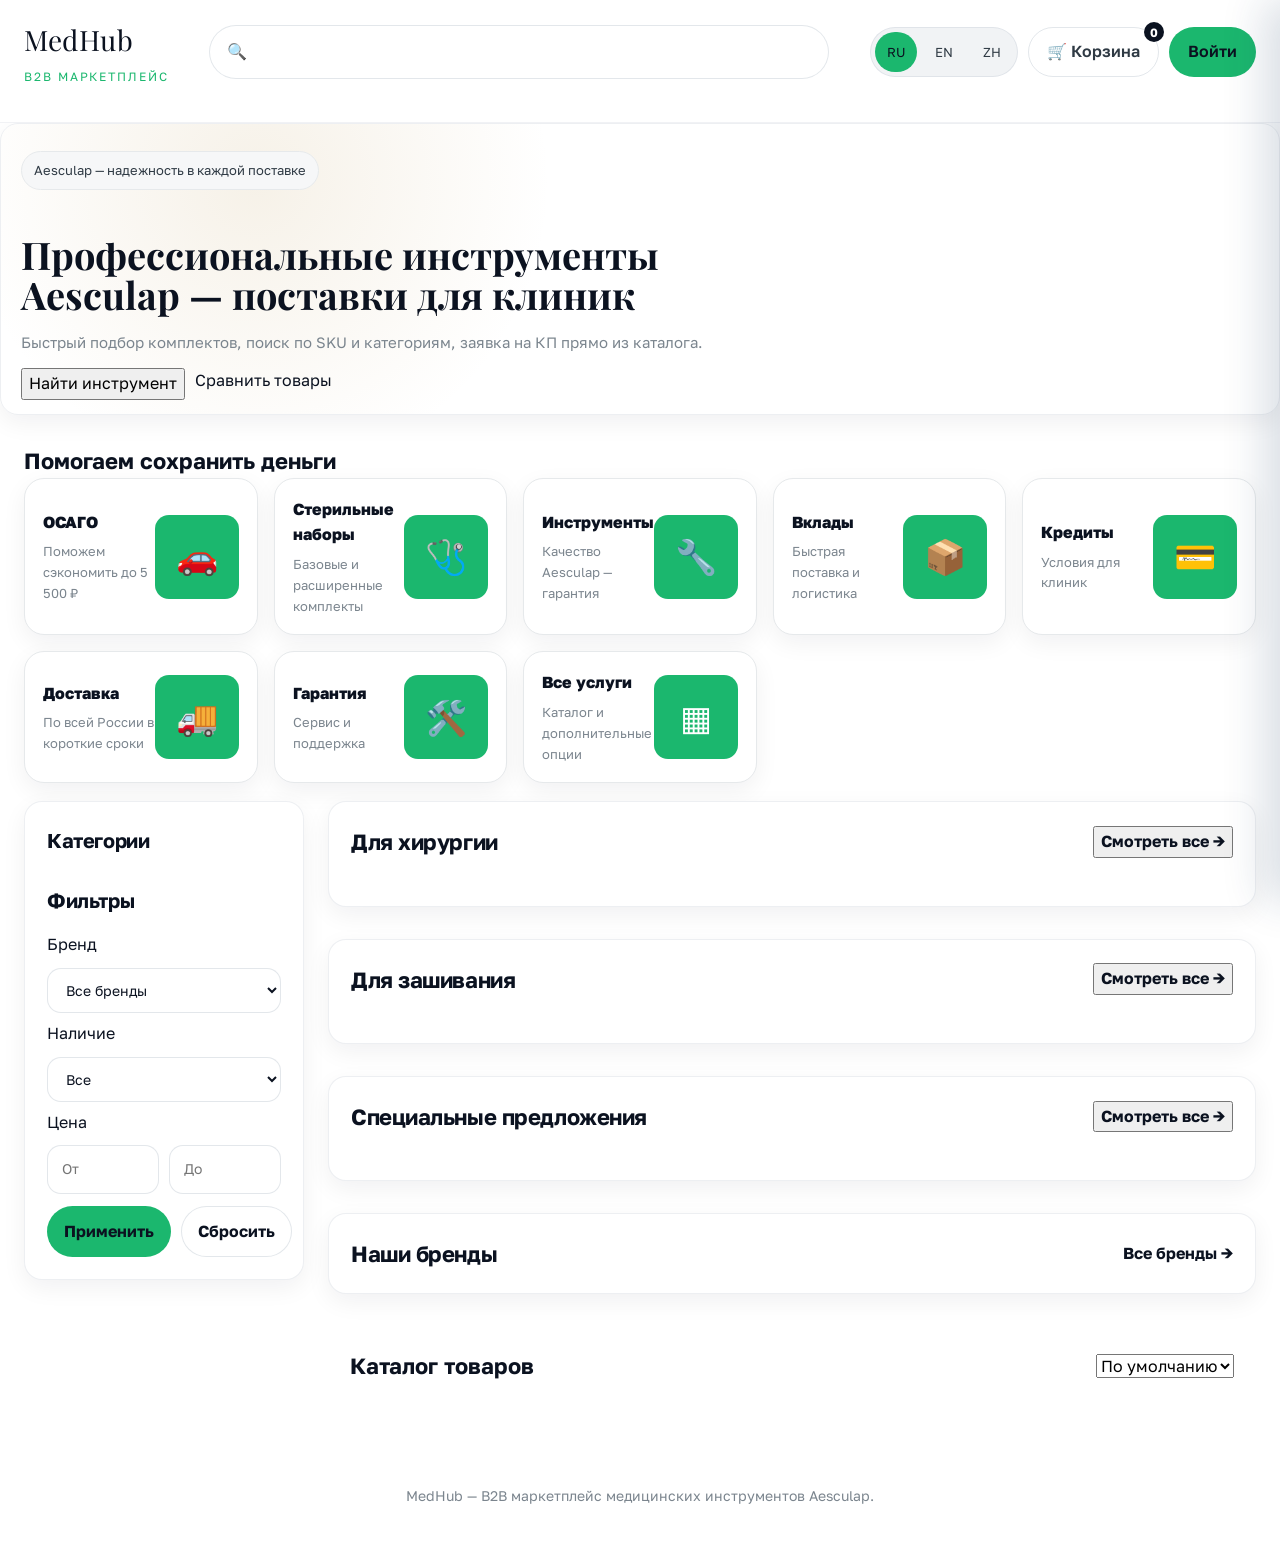
==== commit 0f835936: "Ваше сообщение" ====
--- a/index.html
+++ b/index.html
@@ -56,6 +56,70 @@
       </div>
     </section>
 
+    <section class="top-picks">
+      <div class="page-shell">
+        <div class="section-heading"><h2>Помогаем сохранить деньги</h2></div>
+        <div class="pick-grid">
+          <article class="pick-card">
+            <div class="pick-card__info">
+              <div class="pick-card__title">ОСАГО</div>
+              <div class="pick-card__subtitle">Поможем сэкономить до 5 500 ₽</div>
+            </div>
+            <div class="pick-card__icon">🚗</div>
+          </article>
+          <article class="pick-card">
+            <div class="pick-card__info">
+              <div class="pick-card__title">Стерильные наборы</div>
+              <div class="pick-card__subtitle">Базовые и расширенные комплекты</div>
+            </div>
+            <div class="pick-card__icon">🩺</div>
+          </article>
+          <article class="pick-card">
+            <div class="pick-card__info">
+              <div class="pick-card__title">Инструменты</div>
+              <div class="pick-card__subtitle">Качество Aesculap — гарантия</div>
+            </div>
+            <div class="pick-card__icon">🔧</div>
+          </article>
+          <article class="pick-card">
+            <div class="pick-card__info">
+              <div class="pick-card__title">Вклады</div>
+              <div class="pick-card__subtitle">Быстрая поставка и логистика</div>
+            </div>
+            <div class="pick-card__icon">📦</div>
+          </article>
+          <article class="pick-card">
+            <div class="pick-card__info">
+              <div class="pick-card__title">Кредиты</div>
+              <div class="pick-card__subtitle">Условия для клиник</div>
+            </div>
+            <div class="pick-card__icon">💳</div>
+          </article>
+          <article class="pick-card">
+            <div class="pick-card__info">
+              <div class="pick-card__title">Доставка</div>
+              <div class="pick-card__subtitle">По всей России в короткие сроки</div>
+            </div>
+            <div class="pick-card__icon">🚚</div>
+          </article>
+          <article class="pick-card">
+            <div class="pick-card__info">
+              <div class="pick-card__title">Гарантия</div>
+              <div class="pick-card__subtitle">Сервис и поддержка</div>
+            </div>
+            <div class="pick-card__icon">🛠️</div>
+          </article>
+          <article class="pick-card">
+            <div class="pick-card__info">
+              <div class="pick-card__title">Все услуги</div>
+              <div class="pick-card__subtitle">Каталог и дополнительные опции</div>
+            </div>
+            <div class="pick-card__icon">▦</div>
+          </article>
+        </div>
+      </div>
+    </section>
+
     <div class="dashboard-grid">
       <aside class="sidebar-card">
         <div class="sidebar-section">
--- a/assets/styles.css
+++ b/assets/styles.css
@@ -1,21 +1,21 @@
 /* Shared MedHub UI styles */
 :root {
-  --primary: #1a3a5c;
-  --primary-light: #2d5f8a;
-  --accent: #c8a96e;
-  --accent-soft: rgba(200, 169, 110, 0.14);
-  --bg: #f7f5f0;
+  --primary: #0b1220; /* deep black-ish */
+  --primary-light: #1f2a36;
+  --accent: #1bb76e; /* flat green */
+  --accent-soft: rgba(27,183,110,0.08);
+  --bg: #ffffff;
   --surface: #ffffff;
-  --surface-2: #f0ede6;
-  --text: #1d2939;
-  --text-muted: #6b7280;
-  --text-secondary: #475569;
-  --border: #dde2e5;
-  --shadow-sm: 0 8px 24px rgba(26, 58, 92, 0.08);
-  --shadow: 0 16px 50px rgba(26, 58, 92, 0.08);
-  --radius: 16px;
+  --surface-2: #f6f7f8;
+  --text: #0b1220;
+  --text-muted: #7b858e;
+  --text-secondary: #2f3a44;
+  --border: #e6e9eb;
+  --shadow-sm: 0 8px 24px rgba(11,18,32,0.06);
+  --shadow: 0 16px 50px rgba(11,18,32,0.06);
+  --radius: 18px;
   --radius-sm: 10px;
-  --radius-lg: 24px;
+  --radius-lg: 26px;
 }
 
 * {
@@ -394,9 +394,9 @@
 .hero-card {
   position: relative;
   overflow: hidden;
-  padding: 52px 40px;
-  background: linear-gradient(135deg, #1c3f68, #162f4f 58%, #1a3a5c 100%);
-  color: #fff;
+  padding: 14px 20px; /* reduced height: ~1/3 */
+  background: transparent;
+  color: var(--text);
 }
 .hero-card::before {
   content: '';
@@ -411,35 +411,76 @@
 }
 .hero-card h1 {
   font-family: 'Playfair Display', serif;
-  font-size: clamp(40px, 5vw, 64px);
-  line-height: 1.03;
+  font-size: clamp(26px, 3.6vw, 38px);
+  line-height: 1.05;
   max-width: 720px;
-  margin-bottom: 18px;
+  margin-bottom: 8px;
 }
 .hero-card p {
-  max-width: 680px;
-  color: rgba(255,255,255,0.8);
-  font-size: 17px;
-  margin-bottom: 26px;
+  max-width: 760px;
+  color: var(--text-muted);
+  font-size: 15px;
+  margin-bottom: 14px;
 }
 .hero-card .hero-actions {
   display: flex;
   flex-wrap: wrap;
-  gap: 12px;
+  gap: 10px;
 }
 .hero-card .hero-actions .btn {
-  min-width: 160px;
+  min-width: 140px;
 }
 .hero-card .hero-pill {
   display: inline-flex;
   align-items: center;
   gap: 10px;
-  background: rgba(255,255,255,0.08);
-  border: 1px solid rgba(255,255,255,0.12);
-  border-radius: 999px;
-  padding: 10px 16px;
-  font-size: 14px;
-  color: #f5f7fb;
+  background: var(--surface-2);
+  border: 1px solid var(--border);
+  border-radius: 999px;
+  padding: 8px 12px;
+  font-size: 13px;
+  color: var(--text-secondary);
+}
+
+/* Top picks / categories block (like reference) */
+.top-picks {
+  margin: 28px 0 18px;
+  padding: 0 24px;
+}
+.top-picks .section-heading {
+  align-items: flex-start;
+}
+.top-picks h2 {
+  font-size: 34px;
+  margin: 0 0 14px;
+  color: var(--primary);
+}
+.pick-grid {
+  display: grid;
+  grid-template-columns: repeat(auto-fit, minmax(220px, 1fr));
+  gap: 16px;
+}
+.pick-card {
+  display: flex;
+  align-items: center;
+  justify-content: space-between;
+  background: var(--surface);
+  border: 1px solid var(--border);
+  border-radius: 20px;
+  padding: 18px;
+  min-height: 120px;
+  box-shadow: var(--shadow-sm);
+}
+.pick-card__info {
+  max-width: 70%;
+}
+.pick-card__title { font-weight: 800; font-size: 16px; margin-bottom: 6px; }
+.pick-card__subtitle { color: var(--text-muted); font-size: 13px; }
+.pick-card__icon {
+  width: 84px;
+  height: 84px;
+  flex: 0 0 84px;
+  display:flex;align-items:center;justify-content:center;border-radius:14px;background:linear-gradient(180deg, var(--accent) 0%, var(--accent) 100%);color:white;font-size:34px;
 }
 
 .shelf-card,
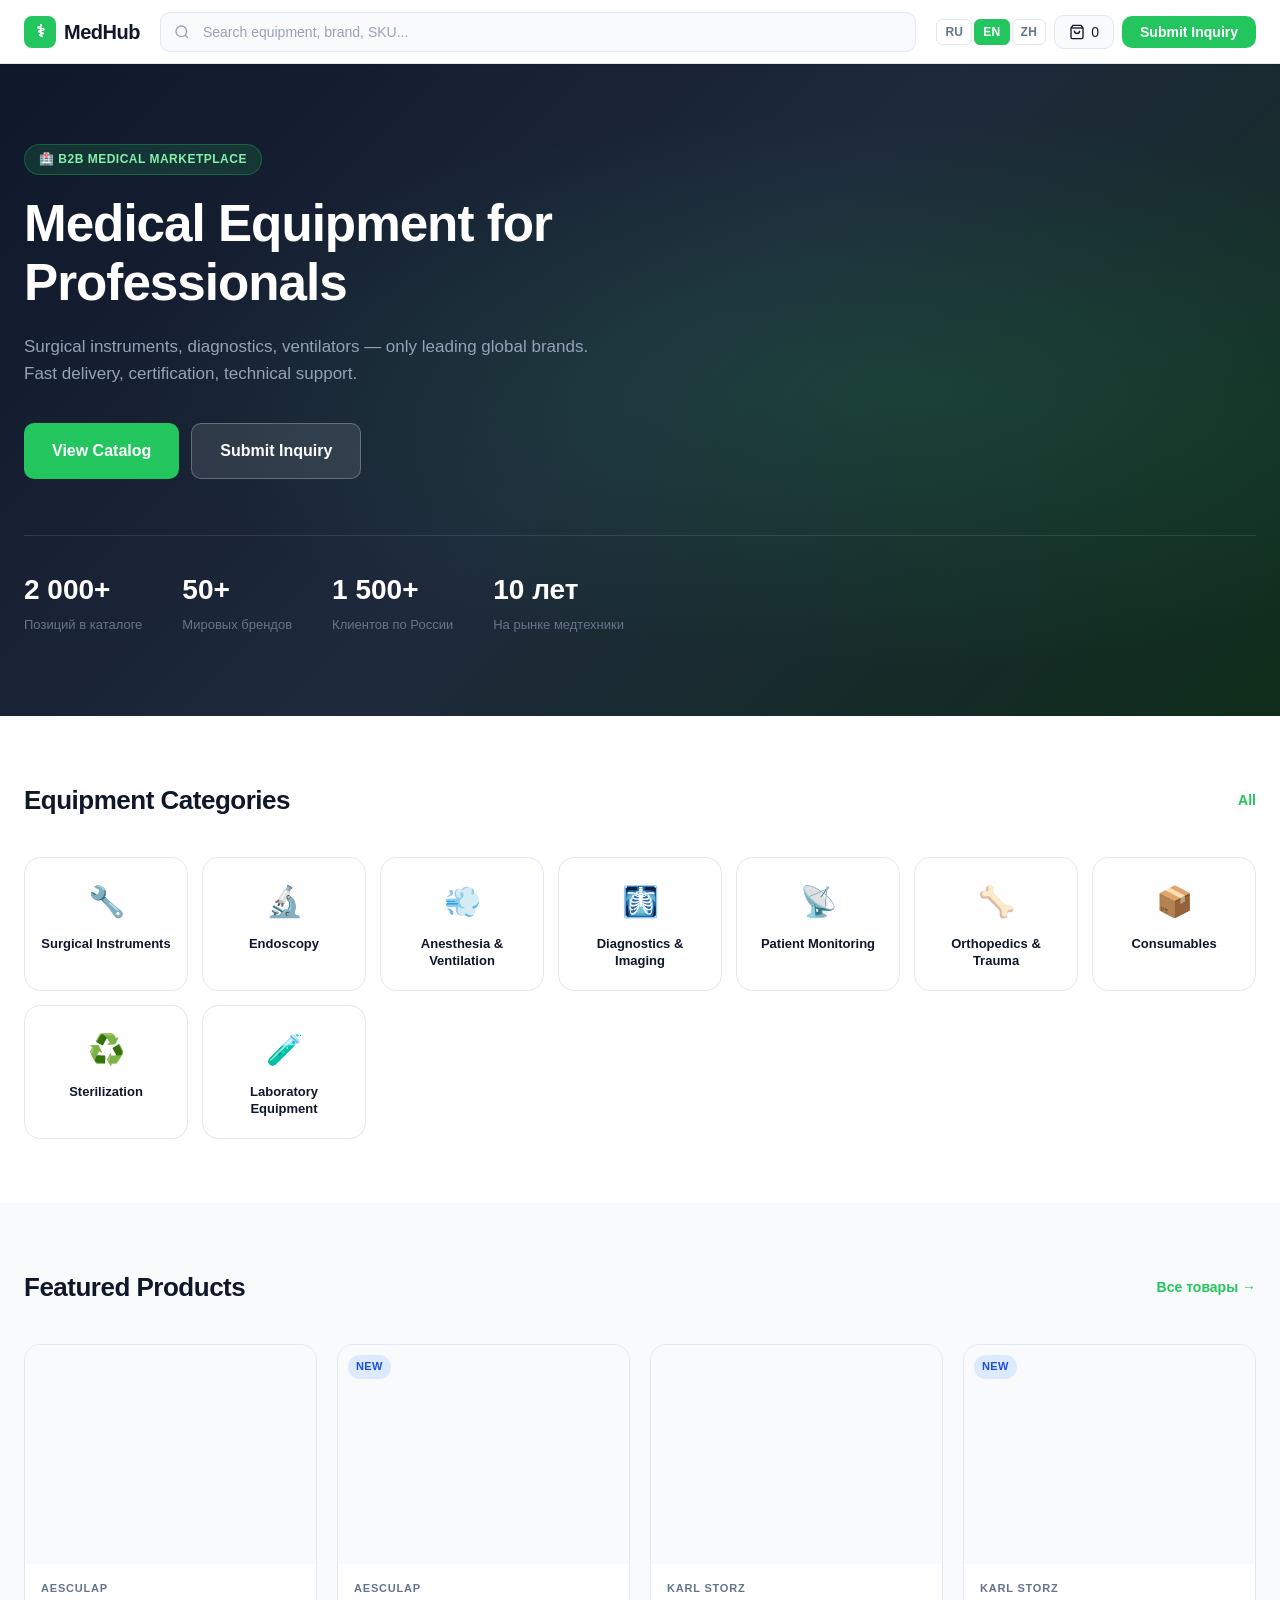
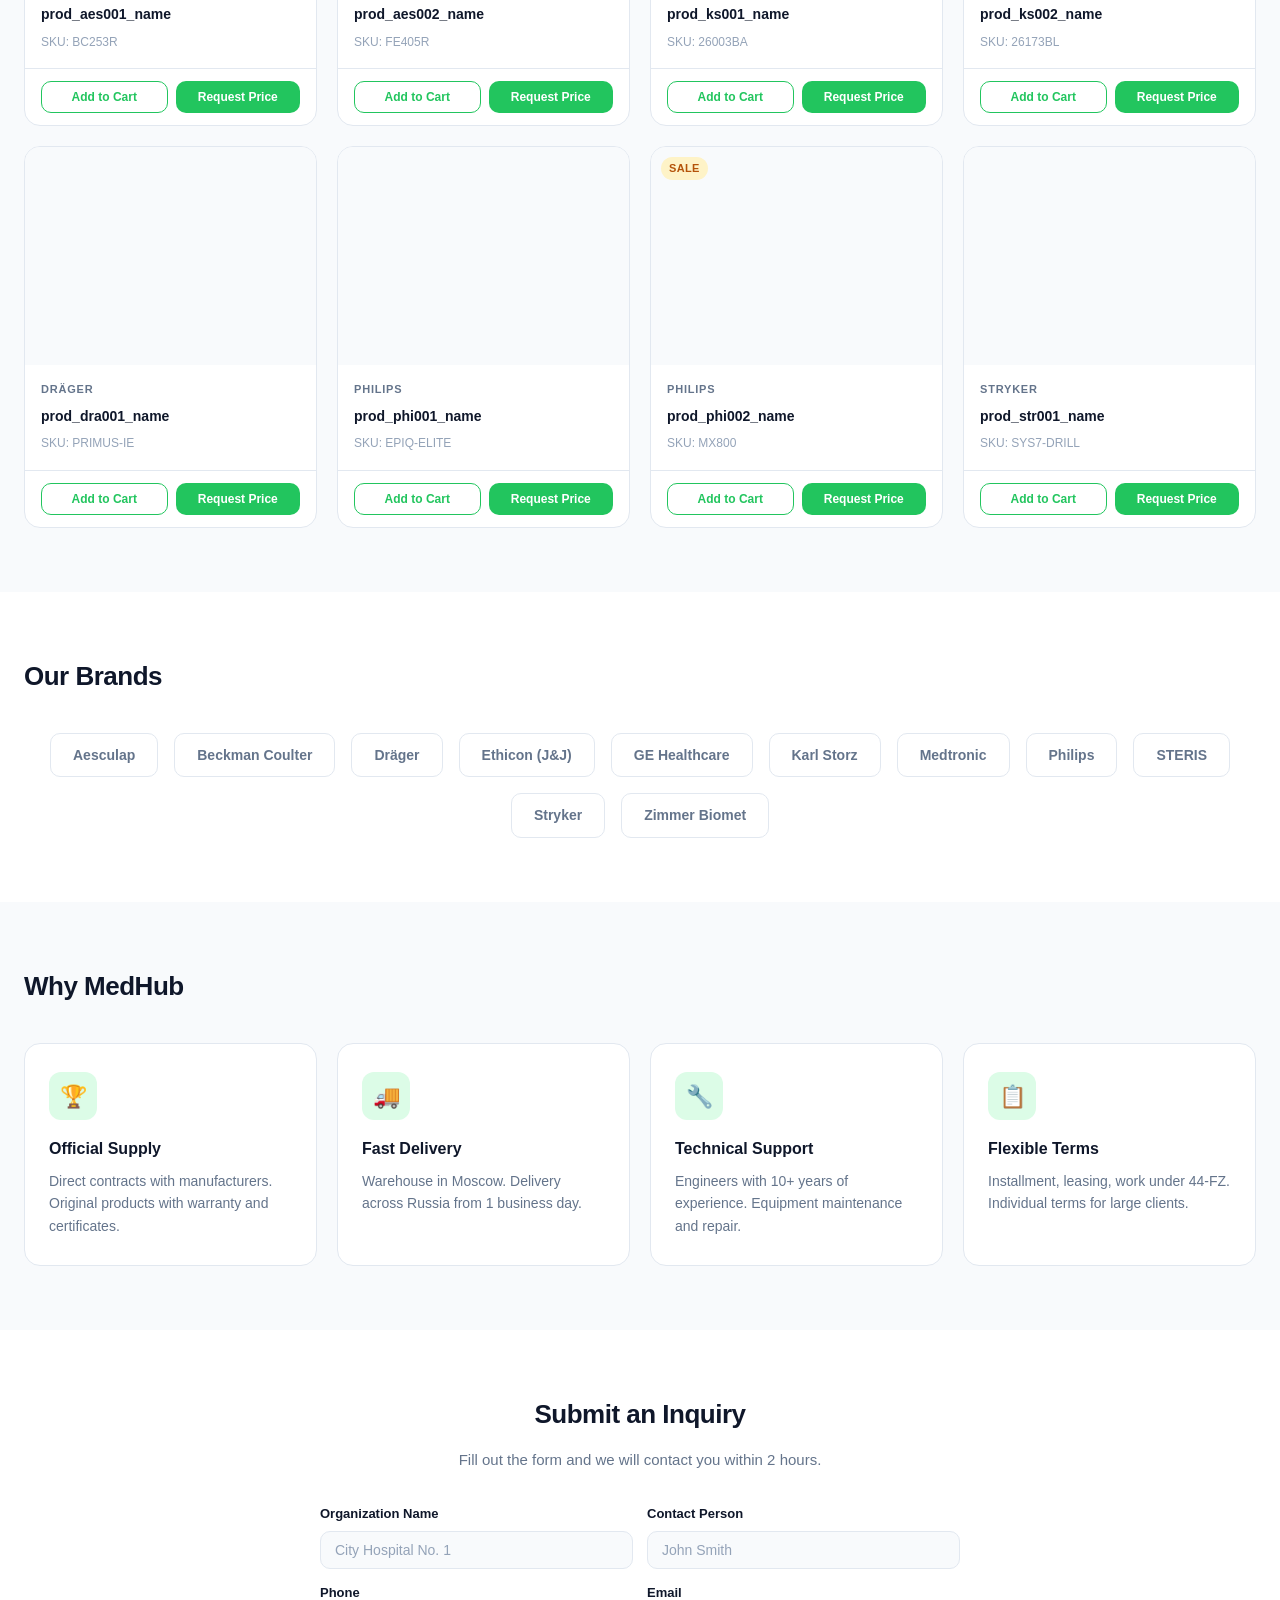
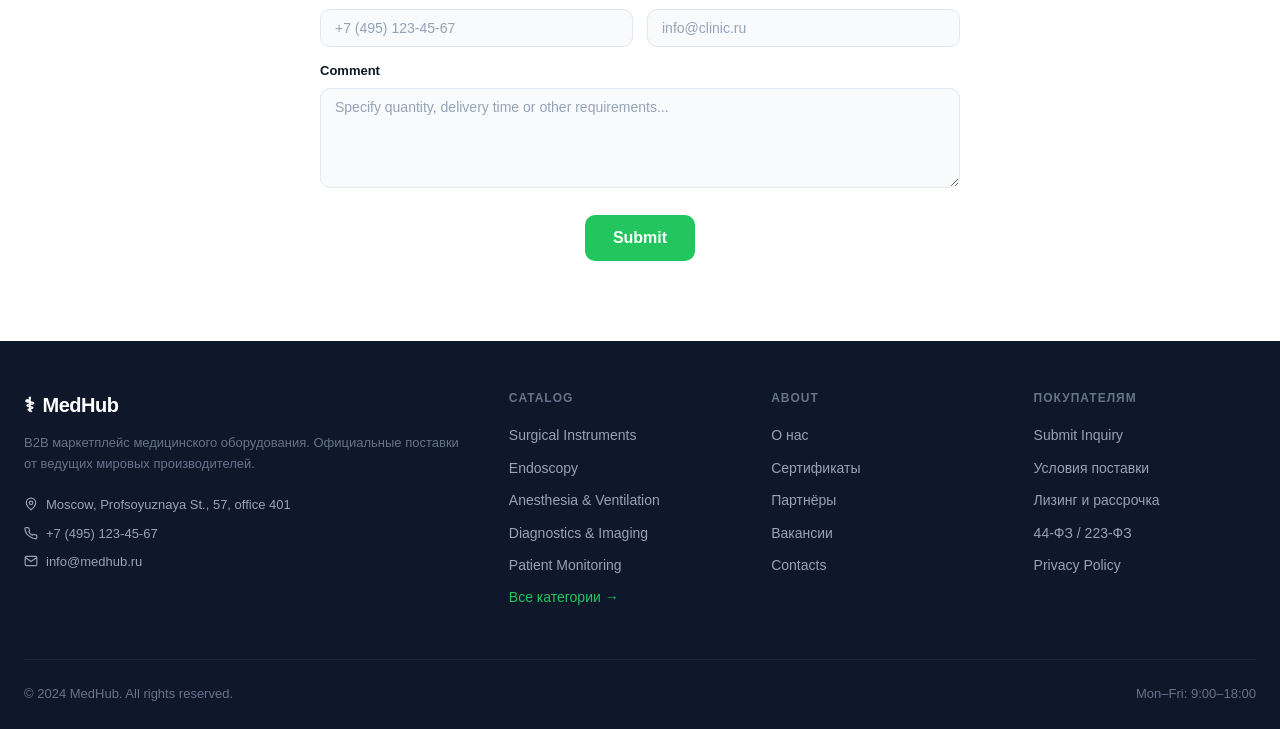
==== commit f4dc8284: "MedHub v2" ====
--- a/index.html
+++ b/index.html
@@ -1,269 +1,326 @@
 <!DOCTYPE html>
-<html lang="ru" data-lang="ru">
+<html lang="ru">
 <head>
   <meta charset="UTF-8">
   <meta name="viewport" content="width=device-width, initial-scale=1.0">
-  <title>MedHub — медицинский маркетплейс хирургических инструментов Aesculap</title>
-  <meta name="description" content="MedHub — B2B маркетплейс инструментов Aesculap для клиник. Быстрый поиск по SKU, заказ оптом и заявка на КП." />
-  <link rel="canonical" href="https://medhub.ru/" />
-  <meta property="og:title" content="MedHub — медмаркетплейс Aesculap" />
-  <meta property="og:description" content="B2B маркетплейс хирургических инструментов Aesculap. Быстрый поиск, корзина заявка, сравнение товаров." />
-  <meta property="og:type" content="website" />
-  <meta property="og:image" content="https://medhub.ru/og-image.jpg" />
-  <meta property="og:url" content="https://medhub.ru/" />
-  <link rel="preconnect" href="https://fonts.googleapis.com" />
-  <link rel="preconnect" href="https://fonts.gstatic.com" crossorigin />
-  <link href="https://fonts.googleapis.com/css2?family=Playfair+Display:wght@400;600;700&family=Golos+Text:wght@300;400;500;600&display=swap" rel="stylesheet">
-  <link rel="stylesheet" href="/assets/styles.css">
+  <title>MedHub — B2B маркетплейс медицинского оборудования</title>
+  <meta name="description" content="MedHub — профессиональная B2B площадка для закупки медицинского оборудования. Хирургические инструменты, аппараты ИВЛ, диагностика от ведущих мировых брендов: Aesculap, Karl Storz, Philips, Dräger, Stryker.">
+  <meta name="keywords" content="медицинское оборудование, хирургические инструменты, Aesculap, Karl Storz, Philips, Dräger, Stryker, B2B, оптовые поставки, медтехника">
+  <meta property="og:title" content="MedHub — B2B маркетплейс медицинского оборудования">
+  <meta property="og:description" content="Профессиональные поставки медицинского оборудования для клиник и больниц. Официальные дистрибьюторы ведущих мировых брендов.">
+  <meta property="og:type" content="website">
+  <link rel="canonical" href="https://medhub.ru/">
+  <link rel="stylesheet" href="assets/css/main.css">
+  <script type="application/ld+json">
+  {
+    "@context": "https://schema.org",
+    "@type": "Organization",
+    "name": "MedHub",
+    "description": "B2B маркетплейс медицинского оборудования",
+    "url": "https://medhub.ru",
+    "telephone": "+74951234567",
+    "address": {
+      "@type": "PostalAddress",
+      "streetAddress": "ул. Профсоюзная, 57, офис 401",
+      "addressLocality": "Москва",
+      "addressCountry": "RU"
+    }
+  }
+  </script>
 </head>
 <body>
-  <header class="site-header">
-    <div class="page-shell site-nav">
-      <div class="site-logo">
-        <a href="/" class="site-logo__title">MedHub</a>
-        <span class="site-logo__tag">B2B маркетплейс</span>
-      </div>
-      <form class="search-bar" data-search-form>
-        <span class="search-icon">🔍</span>
-        <input type="search" data-search-input aria-label="Поиск товаров" autocomplete="off" />
-        <div class="search-suggestions hidden" role="listbox"></div>
+
+<!-- Promo banner -->
+<div class="promo-banner" id="promo-banner" style="display:none;" data-i18n-key="promo_text"></div>
+
+<!-- HEADER -->
+<header class="header">
+  <div class="header__inner">
+    <a href="index.html" class="header__logo" aria-label="MedHub">
+      <div class="header__logo-icon">⚕</div>
+      MedHub
+    </a>
+    <div class="header__search">
+      <svg class="header__search-icon" width="16" height="16" fill="none" stroke="currentColor" stroke-width="2" viewBox="0 0 24 24"><circle cx="11" cy="11" r="8"/><path d="m21 21-4.35-4.35"/></svg>
+      <input class="header__search-input" type="search" data-i18n-placeholder="search_placeholder" placeholder="Поиск оборудования, бренда, артикула..." aria-label="Search">
+    </div>
+    <div class="header__actions">
+      <div class="header__lang-switcher" role="group" aria-label="Language">
+        <button class="lang-btn active" data-lang="ru" aria-label="Русский">RU</button>
+        <button class="lang-btn" data-lang="en" aria-label="English">EN</button>
+        <button class="lang-btn" data-lang="zh" aria-label="中文">ZH</button>
+      </div>
+      <button class="header__cart-btn" aria-label="Cart" onclick="location.href='cart.html'">
+        <svg width="16" height="16" fill="none" stroke="currentColor" stroke-width="2" viewBox="0 0 24 24"><path d="M6 2 3 6v14a2 2 0 0 0 2 2h14a2 2 0 0 0 2-2V6l-3-4z"/><line x1="3" x2="21" y1="6" y2="6"/><path d="M16 10a4 4 0 0 1-8 0"/></svg>
+        <span class="cart-count-label">0</span>
+        <span class="cart-badge hidden" aria-live="polite">0</span>
+      </button>
+      <button class="header__inquiry-btn" data-i18n="btn_inquiry" onclick="location.href='cart.html'">Оставить заявку</button>
+    </div>
+  </div>
+</header>
+
+<!-- HERO -->
+<section class="hero" aria-labelledby="hero-title">
+  <div class="hero__inner">
+    <div class="hero__tag">🏥 B2B Medical Marketplace</div>
+    <h1 class="hero__title" id="hero-title" data-i18n="hero_title">
+      Медицинское оборудование для <span>профессионалов</span>
+    </h1>
+    <p class="hero__subtitle" data-i18n="hero_subtitle">
+      Хирургические инструменты, диагностика, ИВЛ — только ведущие мировые бренды. Быстрая поставка, сертификация, техподдержка.
+    </p>
+    <div class="hero__actions">
+      <a href="catalog.html" class="btn btn-primary btn-lg" data-i18n="hero_btn_catalog">Смотреть каталог</a>
+      <a href="cart.html" class="btn btn-lg" style="background:rgba(255,255,255,0.1);color:#fff;border:1.5px solid rgba(255,255,255,0.25);" data-i18n="hero_btn_inquiry">Оставить заявку</a>
+    </div>
+    <div class="hero__stats">
+      <div>
+        <div class="hero__stat-value">2 000+</div>
+        <div class="hero__stat-label">Позиций в каталоге</div>
+      </div>
+      <div>
+        <div class="hero__stat-value">50+</div>
+        <div class="hero__stat-label">Мировых брендов</div>
+      </div>
+      <div>
+        <div class="hero__stat-value">1 500+</div>
+        <div class="hero__stat-label">Клиентов по России</div>
+      </div>
+      <div>
+        <div class="hero__stat-value">10 лет</div>
+        <div class="hero__stat-label">На рынке медтехники</div>
+      </div>
+    </div>
+  </div>
+</section>
+
+<!-- CATEGORIES -->
+<section class="section">
+  <div class="container">
+    <div class="section__header">
+      <div>
+        <h2 class="section__title" data-i18n="section_categories">Категории оборудования</h2>
+      </div>
+      <a href="catalog.html" class="section__link" data-i18n="filter_all">Все →</a>
+    </div>
+    <div class="category-grid" id="category-grid">
+      <!-- rendered by JS -->
+    </div>
+  </div>
+</section>
+
+<!-- FEATURED PRODUCTS -->
+<section class="section section--gray">
+  <div class="container">
+    <div class="section__header">
+      <div>
+        <h2 class="section__title" data-i18n="section_featured">Рекомендуемые товары</h2>
+      </div>
+      <a href="catalog.html" class="section__link">Все товары →</a>
+    </div>
+    <div class="product-grid" id="featured-grid">
+      <!-- rendered by JS -->
+    </div>
+  </div>
+</section>
+
+<!-- BRANDS -->
+<section class="section">
+  <div class="container">
+    <div class="section__header">
+      <h2 class="section__title" data-i18n="section_brands">Наши бренды</h2>
+    </div>
+    <div class="brands-grid" id="brands-grid">
+      <!-- rendered by JS -->
+    </div>
+  </div>
+</section>
+
+<!-- WHY US -->
+<section class="section section--gray">
+  <div class="container">
+    <div class="section__header">
+      <h2 class="section__title" data-i18n="section_why">Почему MedHub</h2>
+    </div>
+    <div class="why-grid">
+      <div class="why-card">
+        <div class="why-card__icon">🏆</div>
+        <div class="why-card__title" data-i18n="why_1_title">Официальные поставки</div>
+        <div class="why-card__text" data-i18n="why_1_text">Прямые контракты с производителями. Оригинальная продукция с гарантией и сертификатами.</div>
+      </div>
+      <div class="why-card">
+        <div class="why-card__icon">🚚</div>
+        <div class="why-card__title" data-i18n="why_2_title">Быстрая поставка</div>
+        <div class="why-card__text" data-i18n="why_2_text">Склад в Москве. Доставка по всей России от 1 рабочего дня.</div>
+      </div>
+      <div class="why-card">
+        <div class="why-card__icon">🔧</div>
+        <div class="why-card__title" data-i18n="why_3_title">Техническая поддержка</div>
+        <div class="why-card__text" data-i18n="why_3_text">Инженеры с опытом 10+ лет. Обслуживание и ремонт оборудования.</div>
+      </div>
+      <div class="why-card">
+        <div class="why-card__icon">📋</div>
+        <div class="why-card__title" data-i18n="why_4_title">Гибкие условия</div>
+        <div class="why-card__text" data-i18n="why_4_text">Рассрочка, лизинг, работа по 44-ФЗ. Индивидуальные условия для крупных клиентов.</div>
+      </div>
+    </div>
+  </div>
+</section>
+
+<!-- QUICK INQUIRY SECTION -->
+<section class="section">
+  <div class="container">
+    <div style="max-width:640px;margin:0 auto;text-align:center;">
+      <h2 class="section__title" style="margin-bottom:12px;" data-i18n="inquiry_title">Оставить заявку</h2>
+      <p style="color:var(--color-text-muted);margin-bottom:32px;" data-i18n="inquiry_subtitle">Заполните форму, и мы свяжемся с вами в течение 2 часов.</p>
+      <form id="main-inquiry-form" style="text-align:left;">
+        <div style="display:grid;grid-template-columns:1fr 1fr;gap:14px;margin-bottom:14px;">
+          <div class="form-group" style="margin:0">
+            <label class="form-label" data-i18n="form_company">Название организации <span>*</span></label>
+            <input class="form-input" name="company" required data-i18n-placeholder="form_company_placeholder" placeholder="ООО Городская больница №1">
+          </div>
+          <div class="form-group" style="margin:0">
+            <label class="form-label" data-i18n="form_contact_name">Контактное лицо <span>*</span></label>
+            <input class="form-input" name="contact" required data-i18n-placeholder="form_contact_placeholder" placeholder="Иван Иванов">
+          </div>
+        </div>
+        <div style="display:grid;grid-template-columns:1fr 1fr;gap:14px;margin-bottom:14px;">
+          <div class="form-group" style="margin:0">
+            <label class="form-label" data-i18n="form_phone">Телефон <span>*</span></label>
+            <input class="form-input" name="phone" type="tel" required placeholder="+7 (495) 123-45-67">
+          </div>
+          <div class="form-group" style="margin:0">
+            <label class="form-label" data-i18n="form_email">Email</label>
+            <input class="form-input" name="email" type="email" placeholder="info@clinic.ru">
+          </div>
+        </div>
+        <div class="form-group" style="margin-bottom:20px;">
+          <label class="form-label" data-i18n="form_message">Комментарий</label>
+          <textarea class="form-textarea" name="message" rows="3" data-i18n-placeholder="form_message_placeholder" placeholder="Укажите нужное количество, сроки поставки или другие пожелания..."></textarea>
+        </div>
+        <div style="text-align:center;">
+          <button type="submit" class="btn btn-primary btn-lg" data-i18n="btn_submit">Отправить</button>
+        </div>
+        <div id="main-form-result" style="margin-top:16px;"></div>
       </form>
-      <div class="site-actions">
-        <div class="lang-switcher">
-          <button type="button" class="active" data-lang-toggle data-lang="ru">RU</button>
-          <button type="button" data-lang-toggle data-lang="en">EN</button>
-          <button type="button" data-lang-toggle data-lang="zh">ZH</button>
-        </div>
-        <button type="button" class="header-btn outline cart-button" data-cart-toggle>
-          🛒 Корзина <span class="badge" id="cart-count">0</span>
-        </button>
-        <a class="header-btn primary" href="/admin/login.html">Войти</a>
-      </div>
-    </div>
-    <nav class="category-tabs"></nav>
-  </header>
-
-  <main class="page-shell">
-    <section class="hero-card" id="hero-banner">
-      <div class="hero-inner">
-        <p class="hero-pill">Aesculap &mdash; надежность в каждой поставке</p>
-        <h1 id="hero-headline">Профессиональные инструменты Aesculap — поставки для клиник</h1>
-        <p>Быстрый подбор комплектов, поиск по SKU и категориям, заявка на КП прямо из каталога.</p>
-        <div class="hero-actions">
-          <button class="btn primary" type="button" onclick="document.querySelector('[data-search-input]').focus()">Найти инструмент</button>
-          <a class="btn outline" href="compare.html">Сравнить товары</a>
-        </div>
-      </div>
-    </section>
-
-    <section class="top-picks">
-      <div class="page-shell">
-        <div class="section-heading"><h2>Помогаем сохранить деньги</h2></div>
-        <div class="pick-grid">
-          <article class="pick-card">
-            <div class="pick-card__info">
-              <div class="pick-card__title">ОСАГО</div>
-              <div class="pick-card__subtitle">Поможем сэкономить до 5 500 ₽</div>
-            </div>
-            <div class="pick-card__icon">🚗</div>
-          </article>
-          <article class="pick-card">
-            <div class="pick-card__info">
-              <div class="pick-card__title">Стерильные наборы</div>
-              <div class="pick-card__subtitle">Базовые и расширенные комплекты</div>
-            </div>
-            <div class="pick-card__icon">🩺</div>
-          </article>
-          <article class="pick-card">
-            <div class="pick-card__info">
-              <div class="pick-card__title">Инструменты</div>
-              <div class="pick-card__subtitle">Качество Aesculap — гарантия</div>
-            </div>
-            <div class="pick-card__icon">🔧</div>
-          </article>
-          <article class="pick-card">
-            <div class="pick-card__info">
-              <div class="pick-card__title">Вклады</div>
-              <div class="pick-card__subtitle">Быстрая поставка и логистика</div>
-            </div>
-            <div class="pick-card__icon">📦</div>
-          </article>
-          <article class="pick-card">
-            <div class="pick-card__info">
-              <div class="pick-card__title">Кредиты</div>
-              <div class="pick-card__subtitle">Условия для клиник</div>
-            </div>
-            <div class="pick-card__icon">💳</div>
-          </article>
-          <article class="pick-card">
-            <div class="pick-card__info">
-              <div class="pick-card__title">Доставка</div>
-              <div class="pick-card__subtitle">По всей России в короткие сроки</div>
-            </div>
-            <div class="pick-card__icon">🚚</div>
-          </article>
-          <article class="pick-card">
-            <div class="pick-card__info">
-              <div class="pick-card__title">Гарантия</div>
-              <div class="pick-card__subtitle">Сервис и поддержка</div>
-            </div>
-            <div class="pick-card__icon">🛠️</div>
-          </article>
-          <article class="pick-card">
-            <div class="pick-card__info">
-              <div class="pick-card__title">Все услуги</div>
-              <div class="pick-card__subtitle">Каталог и дополнительные опции</div>
-            </div>
-            <div class="pick-card__icon">▦</div>
-          </article>
-        </div>
-      </div>
-    </section>
-
-    <div class="dashboard-grid">
-      <aside class="sidebar-card">
-        <div class="sidebar-section">
-          <h2>Категории</h2>
-          <div class="category-tree" id="categories-tree"></div>
-        </div>
-        <div class="sidebar-section">
-          <h2>Фильтры</h2>
-          <div class="filter-group">
-            <label>Бренд</label>
-            <select data-filter-brand>
-              <option value="all">Все бренды</option>
-            </select>
-          </div>
-          <div class="filter-group">
-            <label>Наличие</label>
-            <select data-filter-availability>
-              <option value="all">Все</option>
-              <option value="in">В наличии</option>
-              <option value="out">Под заказ</option>
-            </select>
-          </div>
-          <div class="filter-group">
-            <label>Цена</label>
-            <div class="price-range">
-              <input type="number" step="100" placeholder="От" data-filter-min />
-              <input type="number" step="100" placeholder="До" data-filter-max />
-            </div>
-          </div>
-          <div class="filter-action">
-            <button class="primary" type="button" data-filter-apply>Применить</button>
-            <button class="outline" type="button" data-filter-reset>Сбросить</button>
-          </div>
-        </div>
-      </aside>
-
-      <section>
-        <div class="page-section shelf-card" id="surgery-shelf">
-          <div class="shelf-title"><h2>Для хирургии</h2><button class="see-all" type="button">Смотреть все →</button></div>
-          <div class="horizontal-shelf"></div>
-        </div>
-        <div class="page-section shelf-card" id="suturing-shelf">
-          <div class="shelf-title"><h2>Для зашивания</h2><button class="see-all" type="button">Смотреть все →</button></div>
-          <div class="horizontal-shelf"></div>
-        </div>
-        <div class="page-section shelf-card" id="featured-shelf">
-          <div class="shelf-title"><h2>Специальные предложения</h2><button class="see-all" type="button">Смотреть все →</button></div>
-          <div class="horizontal-shelf"></div>
-        </div>
-        <div class="page-section brand-card">
-          <div class="brand-title"><h2>Наши бренды</h2><a class="see-all" href="#">Все бренды →</a></div>
-          <div class="brand-grid" id="sidebar-brands"></div>
-        </div>
-        <div class="page-section product-grid-wrapper">
-          <div class="catalog-header">
-            <h2>Каталог товаров</h2>
-            <select data-sort>
-              <option value="default">По умолчанию</option>
-              <option value="price">По цене</option>
-              <option value="name">По названию</option>
-            </select>
-          </div>
-          <div class="product-grid" id="products-grid"></div>
-          <div id="catalog-empty" style="display:none;padding:40px;text-align:center;color:var(--text-muted)">Товары не найдены. Попробуйте изменить фильтры.</div>
-          <div id="catalog-sentinel"></div>
-        </div>
-      </section>
-    </div>
-  </main>
-
-  <aside class="cart-drawer" aria-label="Корзина">
-    <div class="cart-drawer__header">
-      <div>
-        <h2>Корзина</h2>
-        <p id="cart-total">0 ₽</p>
-      </div>
-      <button class="close-button" data-close-cart type="button">×</button>
-    </div>
-    <div class="cart-drawer__body" id="cart-items"></div>
-    <div class="cart-drawer__footer">
-      <button class="btn primary" type="button" data-submit-cart>Оставить заявку на всё</button>
-      <button class="btn outline" type="button" data-clear-cart>Очистить корзину</button>
-    </div>
-  </aside>
-
-  <div class="drawer modal" id="quick-view-modal" aria-hidden="true">
-    <div class="modal__panel">
-      <div class="modal__header">
-        <h3 class="modal-title">Быстрый просмотр</h3>
-        <button class="close-button" type="button" onclick="IndexPage.closeQuickView()">×</button>
-      </div>
-      <div class="modal__body"></div>
-    </div>
-  </div>
-
-  <div class="drawer modal" id="inquiry-modal" aria-hidden="true">
-    <div class="modal__panel">
-      <div class="modal__header">
-        <h3>Запросить цену</h3>
-        <button class="close-button" type="button" onclick="IndexPage.closeInquiryModal()">×</button>
-      </div>
-      <div class="modal__body">
-        <form id="quick-inquiry-form" data-action="inquiry-form">
-          <input type="hidden" name="product" value="" />
-          <div class="filter-group"><label>Имя</label><input name="name" required /></div>
-          <div class="filter-group"><label>Телефон</label><input name="phone" required /></div>
-          <div class="filter-group"><label>Email</label><input name="email" type="email" required /></div>
-          <div class="filter-group"><label>Компания</label><input name="company" /></div>
-          <div class="filter-group"><label>Комментарий</label><textarea name="message"></textarea></div>
-          <div class="modal__footer">
-            <button class="btn outline" type="button" onclick="IndexPage.closeInquiryModal()">Отмена</button>
-            <button class="btn primary" type="submit">Отправить заявку</button>
-          </div>
-        </form>
-      </div>
-    </div>
-  </div>
-
-  <div class="drawer modal" id="cart-inquiry-modal" aria-hidden="true">
-    <div class="modal__panel">
-      <div class="modal__header">
-        <h3>Заявка по корзине</h3>
-        <button class="close-button" type="button" onclick="IndexPage.closeCartInquiryForm()">×</button>
-      </div>
-      <div class="modal__body">
-        <div id="cart-inquiry-items"></div>
-        <form data-cart-inquiry-form id="cart-inquiry-form">
-          <div class="filter-group"><label>Имя</label><input name="name" required /></div>
-          <div class="filter-group"><label>Телефон</label><input name="phone" required /></div>
-          <div class="filter-group"><label>Email</label><input name="email" type="email" required /></div>
-          <div class="filter-group"><label>Компания</label><input name="company" /></div>
-          <div class="filter-group"><label>Комментарий</label><textarea name="message"></textarea></div>
-          <div class="modal__footer">
-            <button class="btn outline" type="button" onclick="IndexPage.closeCartInquiryForm()">Отмена</button>
-            <button class="btn primary" type="submit">Отправить заявку</button>
-          </div>
-        </form>
-      </div>
-    </div>
-  </div>
-
-  <footer class="page-footer">MedHub — B2B маркетплейс медицинских инструментов Aesculap.</footer>
-
-  <script src="/assets/common.js"></script>
-  <script src="/assets/index.js"></script>
+    </div>
+  </div>
+</section>
+
+<!-- FOOTER -->
+<footer class="footer">
+  <div class="container">
+    <div class="footer__inner">
+      <div>
+        <div class="footer__brand">
+          <span>⚕</span> MedHub
+        </div>
+        <div class="footer__brand-desc">B2B маркетплейс медицинского оборудования. Официальные поставки от ведущих мировых производителей.</div>
+        <div class="footer__contact">
+          <svg width="14" height="14" fill="none" stroke="currentColor" stroke-width="2" viewBox="0 0 24 24"><path d="M20 10c0 6-8 12-8 12s-8-6-8-12a8 8 0 0 1 16 0z"/><circle cx="12" cy="10" r="3"/></svg>
+          <span data-i18n="footer_address">г. Москва, ул. Профсоюзная, 57, офис 401</span>
+        </div>
+        <div class="footer__contact">
+          <svg width="14" height="14" fill="none" stroke="currentColor" stroke-width="2" viewBox="0 0 24 24"><path d="M22 16.92v3a2 2 0 0 1-2.18 2 19.79 19.79 0 0 1-8.63-3.07A19.5 19.5 0 0 1 4.69 13.5a19.79 19.79 0 0 1-3.07-8.67A2 2 0 0 1 3.6 2.7h3a2 2 0 0 1 2 1.72 12.84 12.84 0 0 0 .7 2.81 2 2 0 0 1-.45 2.11L8.09 9.91a16 16 0 0 0 6 6l.85-.85a2 2 0 0 1 2.11-.45 12.84 12.84 0 0 0 2.81.7A2 2 0 0 1 22 16.92z"/></svg>
+          <a href="tel:+74951234567" data-i18n="footer_phone">+7 (495) 123-45-67</a>
+        </div>
+        <div class="footer__contact">
+          <svg width="14" height="14" fill="none" stroke="currentColor" stroke-width="2" viewBox="0 0 24 24"><path d="M4 4h16c1.1 0 2 .9 2 2v12c0 1.1-.9 2-2 2H4c-1.1 0-2-.9-2-2V6c0-1.1.9-2 2-2z"/><polyline points="22,6 12,13 2,6"/></svg>
+          <a href="mailto:info@medhub.ru" data-i18n="footer_email">info@medhub.ru</a>
+        </div>
+      </div>
+      <div>
+        <div class="footer__col-title" data-i18n="footer_catalog">Каталог</div>
+        <a href="catalog.html?category=surgical-instruments" class="footer__link" data-i18n="cat_surgical">Хирургические инструменты</a>
+        <a href="catalog.html?category=endoscopy" class="footer__link" data-i18n="cat_endoscopy">Эндоскопия</a>
+        <a href="catalog.html?category=anesthesia" class="footer__link" data-i18n="cat_anesthesia">Анестезия и ИВЛ</a>
+        <a href="catalog.html?category=diagnostics" class="footer__link" data-i18n="cat_diagnostics">Диагностика</a>
+        <a href="catalog.html?category=monitoring" class="footer__link" data-i18n="cat_monitoring">Мониторинг</a>
+        <a href="catalog.html" class="footer__link" style="color:var(--color-primary);margin-top:6px;">Все категории →</a>
+      </div>
+      <div>
+        <div class="footer__col-title" data-i18n="nav_about">О компании</div>
+        <a href="#" class="footer__link">О нас</a>
+        <a href="#" class="footer__link">Сертификаты</a>
+        <a href="#" class="footer__link">Партнёры</a>
+        <a href="#" class="footer__link">Вакансии</a>
+        <a href="#" class="footer__link" data-i18n="nav_contacts">Контакты</a>
+      </div>
+      <div>
+        <div class="footer__col-title">Покупателям</div>
+        <a href="cart.html" class="footer__link" data-i18n="btn_inquiry">Оставить заявку</a>
+        <a href="#" class="footer__link">Условия поставки</a>
+        <a href="#" class="footer__link">Лизинг и рассрочка</a>
+        <a href="#" class="footer__link">44-ФЗ / 223-ФЗ</a>
+        <a href="#" class="footer__link" data-i18n="footer_privacy">Конфиденциальность</a>
+      </div>
+    </div>
+    <div class="footer__bottom">
+      <span data-i18n="footer_company">© 2024 MedHub. Все права защищены.</span>
+      <span data-i18n="footer_schedule">Пн–Пт: 9:00–18:00</span>
+    </div>
+  </div>
+</footer>
+
+<script src="assets/js/i18n.js"></script>
+<script src="assets/js/cart.js"></script>
+<script src="assets/js/data.js"></script>
+<script src="assets/js/main.js"></script>
+<script>
+(async function() {
+  await MedData.init();
+
+  // Render categories
+  const cats = MedData.getCategories();
+  const catGrid = document.getElementById('category-grid');
+  catGrid.innerHTML = cats.map(cat => `
+    <div class="category-card" onclick="location.href='catalog.html?category=${cat.slug}'" role="link" tabindex="0">
+      <div class="category-card__icon">${cat.icon}</div>
+      <div class="category-card__name" data-i18n="${cat.nameKey}">${I18n.t(cat.nameKey)}</div>
+    </div>
+  `).join('');
+
+  // Render featured products
+  const featured = MedData.getProducts({ isFeatured: true }).slice(0, 8);
+  const grid = document.getElementById('featured-grid');
+  grid.innerHTML = featured.map(p => renderProductCard(p)).join('');
+
+  // Render brands
+  const brands = MedData.getBrands();
+  const brandGrid = document.getElementById('brands-grid');
+  brandGrid.innerHTML = brands.map(b => `<div class="brand-chip">${b}</div>`).join('');
+
+  // Promo banner from admin settings
+  const promoText = localStorage.getItem('medhub_promo');
+  if (promoText) {
+    const banner = document.getElementById('promo-banner');
+    banner.textContent = promoText;
+    banner.style.display = 'block';
+  }
+
+  // Re-render on lang change
+  document.addEventListener('langChange', () => {
+    catGrid.innerHTML = cats.map(cat => `
+      <div class="category-card" onclick="location.href='catalog.html?category=${cat.slug}'" role="link" tabindex="0">
+        <div class="category-card__icon">${cat.icon}</div>
+        <div class="category-card__name">${I18n.t(cat.nameKey)}</div>
+      </div>
+    `).join('');
+    grid.innerHTML = featured.map(p => renderProductCard(p)).join('');
+  });
+
+  // Main inquiry form
+  document.getElementById('main-inquiry-form').addEventListener('submit', e => {
+    e.preventDefault();
+    const data = Object.fromEntries(new FormData(e.target));
+    saveInquiry(data);
+    const result = document.getElementById('main-form-result');
+    result.innerHTML = `<div class="form-success-msg">✓ ${I18n.t('form_success')}</div>`;
+    e.target.reset();
+    setTimeout(() => result.innerHTML = '', 5000);
+  });
+})();
+</script>
 </body>
 </html>
--- a/assets/css/main.css
+++ b/assets/css/main.css
@@ -0,0 +1,1429 @@
+/* ============================
+   MedHub — Design System
+   ============================ */
+
+:root {
+  --color-bg: #ffffff;
+  --color-bg-light: #f8fafc;
+  --color-bg-dark: #f1f5f9;
+  --color-border: #e2e8f0;
+  --color-border-dark: #cbd5e1;
+  --color-text: #0f172a;
+  --color-text-muted: #64748b;
+  --color-text-light: #94a3b8;
+  --color-primary: #22c55e;
+  --color-primary-hover: #16a34a;
+  --color-primary-light: #dcfce7;
+  --color-primary-text: #166534;
+  --color-accent: #0ea5e9;
+  --color-danger: #ef4444;
+  --color-warning: #f59e0b;
+  --color-success: #22c55e;
+  --radius-sm: 6px;
+  --radius-md: 10px;
+  --radius-lg: 16px;
+  --radius-xl: 24px;
+  --shadow-sm: 0 1px 3px rgba(0,0,0,0.06), 0 1px 2px rgba(0,0,0,0.04);
+  --shadow-md: 0 4px 12px rgba(0,0,0,0.08), 0 2px 4px rgba(0,0,0,0.04);
+  --shadow-lg: 0 10px 40px rgba(0,0,0,0.10), 0 4px 12px rgba(0,0,0,0.05);
+  --font: -apple-system, BlinkMacSystemFont, 'Segoe UI', 'PingFang SC', 'Microsoft YaHei', sans-serif;
+  --header-h: 64px;
+  --sidebar-w: 260px;
+  --max-w: 1280px;
+  --transition: 0.18s ease;
+}
+
+*, *::before, *::after { box-sizing: border-box; margin: 0; padding: 0; }
+
+html { scroll-behavior: smooth; }
+
+body {
+  font-family: var(--font);
+  background: var(--color-bg);
+  color: var(--color-text);
+  font-size: 15px;
+  line-height: 1.6;
+  -webkit-font-smoothing: antialiased;
+}
+
+a { color: inherit; text-decoration: none; }
+img { display: block; max-width: 100%; }
+button { cursor: pointer; font-family: var(--font); }
+input, textarea, select { font-family: var(--font); }
+
+/* ============================
+   UTILITIES
+   ============================ */
+.container { max-width: var(--max-w); margin: 0 auto; padding: 0 24px; }
+.sr-only { position: absolute; width: 1px; height: 1px; overflow: hidden; clip: rect(0,0,0,0); }
+.hidden { display: none !important; }
+
+/* ============================
+   HEADER
+   ============================ */
+.header {
+  position: sticky;
+  top: 0;
+  z-index: 100;
+  background: #fff;
+  border-bottom: 1px solid var(--color-border);
+  height: var(--header-h);
+  box-shadow: var(--shadow-sm);
+}
+.header__inner {
+  display: flex;
+  align-items: center;
+  gap: 20px;
+  height: 100%;
+  max-width: var(--max-w);
+  margin: 0 auto;
+  padding: 0 24px;
+}
+.header__logo {
+  display: flex;
+  align-items: center;
+  gap: 8px;
+  font-size: 20px;
+  font-weight: 800;
+  letter-spacing: -0.5px;
+  color: var(--color-text);
+  white-space: nowrap;
+  flex-shrink: 0;
+}
+.header__logo-icon {
+  width: 32px;
+  height: 32px;
+  background: var(--color-primary);
+  border-radius: 8px;
+  display: flex;
+  align-items: center;
+  justify-content: center;
+  color: white;
+  font-size: 17px;
+}
+.header__search {
+  flex: 1;
+  position: relative;
+}
+.header__search-input {
+  width: 100%;
+  height: 40px;
+  padding: 0 16px 0 42px;
+  border: 1.5px solid var(--color-border);
+  border-radius: 10px;
+  font-size: 14px;
+  background: var(--color-bg-light);
+  color: var(--color-text);
+  outline: none;
+  transition: border-color var(--transition), box-shadow var(--transition);
+}
+.header__search-input::placeholder { color: var(--color-text-light); }
+.header__search-input:focus {
+  border-color: var(--color-primary);
+  box-shadow: 0 0 0 3px rgba(34,197,94,0.12);
+  background: #fff;
+}
+.header__search-icon {
+  position: absolute;
+  left: 14px;
+  top: 50%;
+  transform: translateY(-50%);
+  color: var(--color-text-light);
+  pointer-events: none;
+}
+.header__actions {
+  display: flex;
+  align-items: center;
+  gap: 8px;
+  flex-shrink: 0;
+}
+.header__lang-switcher {
+  display: flex;
+  gap: 2px;
+}
+.lang-btn {
+  padding: 5px 8px;
+  border: 1px solid var(--color-border);
+  border-radius: 6px;
+  background: transparent;
+  font-size: 12px;
+  font-weight: 600;
+  color: var(--color-text-muted);
+  transition: all var(--transition);
+  letter-spacing: 0.3px;
+}
+.lang-btn:hover { border-color: var(--color-primary); color: var(--color-primary); }
+.lang-btn.active {
+  background: var(--color-primary);
+  border-color: var(--color-primary);
+  color: #fff;
+}
+.header__cart-btn {
+  position: relative;
+  display: flex;
+  align-items: center;
+  gap: 6px;
+  padding: 8px 14px;
+  background: var(--color-bg-light);
+  border: 1.5px solid var(--color-border);
+  border-radius: 10px;
+  font-size: 14px;
+  font-weight: 500;
+  color: var(--color-text);
+  transition: all var(--transition);
+}
+.header__cart-btn:hover {
+  border-color: var(--color-primary);
+  background: var(--color-primary-light);
+}
+.cart-badge {
+  position: absolute;
+  top: -6px;
+  right: -6px;
+  width: 18px;
+  height: 18px;
+  background: var(--color-primary);
+  color: #fff;
+  border-radius: 50%;
+  font-size: 10px;
+  font-weight: 700;
+  display: flex;
+  align-items: center;
+  justify-content: center;
+  border: 2px solid #fff;
+}
+.header__inquiry-btn {
+  padding: 8px 18px;
+  background: var(--color-primary);
+  color: #fff;
+  border: none;
+  border-radius: 10px;
+  font-size: 14px;
+  font-weight: 600;
+  transition: background var(--transition), transform 0.1s;
+}
+.header__inquiry-btn:hover { background: var(--color-primary-hover); }
+.header__inquiry-btn:active { transform: scale(0.98); }
+
+/* ============================
+   BUTTONS
+   ============================ */
+.btn {
+  display: inline-flex;
+  align-items: center;
+  justify-content: center;
+  gap: 6px;
+  padding: 10px 20px;
+  border-radius: var(--radius-md);
+  font-size: 14px;
+  font-weight: 600;
+  border: none;
+  transition: all var(--transition);
+  cursor: pointer;
+  white-space: nowrap;
+}
+.btn:active { transform: scale(0.98); }
+.btn-primary {
+  background: var(--color-primary);
+  color: #fff;
+}
+.btn-primary:hover { background: var(--color-primary-hover); }
+.btn-outline {
+  background: transparent;
+  color: var(--color-primary);
+  border: 1.5px solid var(--color-primary);
+}
+.btn-outline:hover { background: var(--color-primary-light); }
+.btn-ghost {
+  background: transparent;
+  color: var(--color-text-muted);
+  border: 1.5px solid var(--color-border);
+}
+.btn-ghost:hover { border-color: var(--color-border-dark); color: var(--color-text); }
+.btn-danger {
+  background: var(--color-danger);
+  color: #fff;
+}
+.btn-danger:hover { background: #dc2626; }
+.btn-sm { padding: 6px 12px; font-size: 13px; }
+.btn-lg { padding: 14px 28px; font-size: 16px; }
+
+/* ============================
+   BADGES
+   ============================ */
+.badge {
+  display: inline-flex;
+  align-items: center;
+  gap: 4px;
+  padding: 3px 8px;
+  border-radius: 20px;
+  font-size: 11px;
+  font-weight: 700;
+  letter-spacing: 0.3px;
+  text-transform: uppercase;
+}
+.badge-new { background: #dbeafe; color: #1d4ed8; }
+.badge-sale { background: #fef3c7; color: #b45309; }
+.badge-featured { background: var(--color-primary-light); color: var(--color-primary-text); }
+.badge-in-stock { background: var(--color-primary-light); color: var(--color-primary-text); }
+
+/* ============================
+   PRODUCT CARD
+   ============================ */
+.product-card {
+  background: #fff;
+  border: 1.5px solid var(--color-border);
+  border-radius: var(--radius-lg);
+  overflow: hidden;
+  transition: border-color var(--transition), box-shadow var(--transition), transform var(--transition);
+  cursor: pointer;
+  display: flex;
+  flex-direction: column;
+}
+.product-card:hover {
+  border-color: var(--color-primary);
+  box-shadow: var(--shadow-md);
+  transform: translateY(-2px);
+}
+.product-card__image {
+  aspect-ratio: 4/3;
+  overflow: hidden;
+  background: var(--color-bg-light);
+  position: relative;
+}
+.product-card__image img {
+  width: 100%;
+  height: 100%;
+  object-fit: cover;
+  transition: transform 0.3s ease;
+}
+.product-card:hover .product-card__image img { transform: scale(1.04); }
+.product-card__badges {
+  position: absolute;
+  top: 10px;
+  left: 10px;
+  display: flex;
+  gap: 4px;
+  flex-wrap: wrap;
+}
+.product-card__body {
+  padding: 16px;
+  flex: 1;
+  display: flex;
+  flex-direction: column;
+  gap: 8px;
+}
+.product-card__brand {
+  font-size: 11px;
+  font-weight: 700;
+  letter-spacing: 0.8px;
+  text-transform: uppercase;
+  color: var(--color-text-muted);
+}
+.product-card__name {
+  font-size: 14px;
+  font-weight: 600;
+  color: var(--color-text);
+  line-height: 1.4;
+  flex: 1;
+}
+.product-card__sku {
+  font-size: 12px;
+  color: var(--color-text-light);
+}
+.product-card__footer {
+  padding: 12px 16px;
+  border-top: 1px solid var(--color-border);
+  display: flex;
+  gap: 8px;
+}
+.product-card__footer .btn { flex: 1; font-size: 12px; padding: 8px 10px; }
+
+/* ============================
+   PRODUCT GRID
+   ============================ */
+.product-grid {
+  display: grid;
+  grid-template-columns: repeat(auto-fill, minmax(240px, 1fr));
+  gap: 20px;
+}
+.product-grid--3 {
+  grid-template-columns: repeat(3, 1fr);
+}
+
+/* ============================
+   CATALOG LAYOUT
+   ============================ */
+.catalog-layout {
+  display: flex;
+  gap: 28px;
+  align-items: flex-start;
+  padding: 32px 0;
+}
+
+/* ============================
+   SIDEBAR
+   ============================ */
+.sidebar {
+  width: var(--sidebar-w);
+  flex-shrink: 0;
+  position: sticky;
+  top: calc(var(--header-h) + 16px);
+}
+.sidebar__section {
+  margin-bottom: 8px;
+}
+.sidebar__heading {
+  font-size: 11px;
+  font-weight: 700;
+  letter-spacing: 1px;
+  text-transform: uppercase;
+  color: var(--color-text-muted);
+  padding: 0 12px;
+  margin-bottom: 6px;
+}
+.sidebar__cat {
+  display: flex;
+  align-items: center;
+  gap: 10px;
+  padding: 9px 12px;
+  border-radius: var(--radius-md);
+  cursor: pointer;
+  transition: all var(--transition);
+  font-size: 14px;
+  font-weight: 500;
+  color: var(--color-text);
+  border: none;
+  background: transparent;
+  width: 100%;
+  text-align: left;
+  justify-content: space-between;
+}
+.sidebar__cat:hover { background: var(--color-bg-light); }
+.sidebar__cat.active { background: var(--color-primary-light); color: var(--color-primary-text); font-weight: 600; }
+.sidebar__cat-left { display: flex; align-items: center; gap: 10px; }
+.sidebar__cat-icon { font-size: 16px; }
+.sidebar__cat-arrow {
+  font-size: 10px;
+  color: var(--color-text-light);
+  transition: transform var(--transition);
+}
+.sidebar__cat.open .sidebar__cat-arrow { transform: rotate(90deg); }
+.sidebar__subcats {
+  padding-left: 20px;
+  display: none;
+}
+.sidebar__subcats.open { display: block; }
+.sidebar__subcat {
+  display: block;
+  padding: 7px 12px;
+  border-radius: var(--radius-sm);
+  font-size: 13px;
+  color: var(--color-text-muted);
+  cursor: pointer;
+  transition: all var(--transition);
+  border: none;
+  background: transparent;
+  width: 100%;
+  text-align: left;
+}
+.sidebar__subcat:hover { background: var(--color-bg-dark); color: var(--color-text); }
+.sidebar__subcat.active { color: var(--color-primary-text); background: var(--color-primary-light); font-weight: 600; }
+
+/* ============================
+   CATALOG MAIN
+   ============================ */
+.catalog-main { flex: 1; min-width: 0; }
+.catalog-toolbar {
+  display: flex;
+  align-items: center;
+  gap: 12px;
+  margin-bottom: 20px;
+  flex-wrap: wrap;
+}
+.catalog-toolbar__title {
+  font-size: 22px;
+  font-weight: 700;
+  flex: 1;
+}
+.catalog-toolbar__count {
+  font-size: 13px;
+  color: var(--color-text-muted);
+}
+.catalog-filters {
+  display: flex;
+  gap: 6px;
+  flex-wrap: wrap;
+  margin-bottom: 20px;
+  padding-bottom: 20px;
+  border-bottom: 1px solid var(--color-border);
+}
+.filter-chip {
+  padding: 5px 14px;
+  border-radius: 20px;
+  border: 1.5px solid var(--color-border);
+  font-size: 13px;
+  font-weight: 500;
+  cursor: pointer;
+  background: transparent;
+  color: var(--color-text-muted);
+  transition: all var(--transition);
+}
+.filter-chip:hover { border-color: var(--color-primary); color: var(--color-primary); }
+.filter-chip.active {
+  background: var(--color-primary);
+  border-color: var(--color-primary);
+  color: #fff;
+}
+.sort-select {
+  padding: 7px 12px;
+  border: 1.5px solid var(--color-border);
+  border-radius: var(--radius-md);
+  font-size: 13px;
+  color: var(--color-text);
+  background: #fff;
+  outline: none;
+  cursor: pointer;
+}
+.sort-select:focus { border-color: var(--color-primary); }
+
+/* ============================
+   HERO SECTION
+   ============================ */
+.hero {
+  background: linear-gradient(135deg, #0f172a 0%, #1e293b 50%, #0f2d1a 100%);
+  color: #fff;
+  padding: 80px 24px;
+  position: relative;
+  overflow: hidden;
+}
+.hero::before {
+  content: '';
+  position: absolute;
+  inset: 0;
+  background: radial-gradient(ellipse at 70% 50%, rgba(34,197,94,0.15) 0%, transparent 60%);
+}
+.hero__inner {
+  position: relative;
+  max-width: var(--max-w);
+  margin: 0 auto;
+}
+.hero__tag {
+  display: inline-flex;
+  align-items: center;
+  gap: 6px;
+  background: rgba(34,197,94,0.15);
+  border: 1px solid rgba(34,197,94,0.3);
+  color: #86efac;
+  padding: 5px 14px;
+  border-radius: 20px;
+  font-size: 12px;
+  font-weight: 600;
+  letter-spacing: 0.5px;
+  text-transform: uppercase;
+  margin-bottom: 20px;
+}
+.hero__title {
+  font-size: clamp(28px, 4vw, 52px);
+  font-weight: 800;
+  line-height: 1.15;
+  letter-spacing: -1px;
+  margin-bottom: 20px;
+  max-width: 700px;
+}
+.hero__title span { color: var(--color-primary); }
+.hero__subtitle {
+  font-size: 17px;
+  color: #94a3b8;
+  max-width: 580px;
+  line-height: 1.6;
+  margin-bottom: 36px;
+}
+.hero__actions { display: flex; gap: 12px; flex-wrap: wrap; }
+.hero__stats {
+  display: flex;
+  gap: 40px;
+  margin-top: 56px;
+  padding-top: 32px;
+  border-top: 1px solid rgba(255,255,255,0.1);
+  flex-wrap: wrap;
+}
+.hero__stat-value {
+  font-size: 28px;
+  font-weight: 800;
+  color: #fff;
+}
+.hero__stat-label {
+  font-size: 13px;
+  color: #64748b;
+  margin-top: 2px;
+}
+
+/* ============================
+   SECTION
+   ============================ */
+.section {
+  padding: 64px 0;
+}
+.section--gray { background: var(--color-bg-light); }
+.section__header {
+  display: flex;
+  align-items: center;
+  justify-content: space-between;
+  margin-bottom: 36px;
+}
+.section__title {
+  font-size: 26px;
+  font-weight: 800;
+  letter-spacing: -0.5px;
+}
+.section__subtitle {
+  font-size: 15px;
+  color: var(--color-text-muted);
+  margin-top: 6px;
+}
+.section__link {
+  font-size: 14px;
+  font-weight: 600;
+  color: var(--color-primary);
+  display: flex;
+  align-items: center;
+  gap: 4px;
+}
+.section__link:hover { color: var(--color-primary-hover); }
+
+/* ============================
+   CATEGORY GRID (homepage)
+   ============================ */
+.category-grid {
+  display: grid;
+  grid-template-columns: repeat(auto-fill, minmax(160px, 1fr));
+  gap: 14px;
+}
+.category-card {
+  background: #fff;
+  border: 1.5px solid var(--color-border);
+  border-radius: var(--radius-lg);
+  padding: 20px 16px;
+  text-align: center;
+  cursor: pointer;
+  transition: all var(--transition);
+  display: flex;
+  flex-direction: column;
+  align-items: center;
+  gap: 10px;
+}
+.category-card:hover {
+  border-color: var(--color-primary);
+  background: var(--color-primary-light);
+  transform: translateY(-2px);
+  box-shadow: var(--shadow-sm);
+}
+.category-card__icon { font-size: 30px; }
+.category-card__name {
+  font-size: 13px;
+  font-weight: 600;
+  color: var(--color-text);
+  line-height: 1.3;
+}
+
+/* ============================
+   BRANDS SECTION
+   ============================ */
+.brands-grid {
+  display: flex;
+  gap: 16px;
+  flex-wrap: wrap;
+  align-items: center;
+  justify-content: center;
+}
+.brand-chip {
+  padding: 10px 22px;
+  background: #fff;
+  border: 1.5px solid var(--color-border);
+  border-radius: 10px;
+  font-size: 14px;
+  font-weight: 700;
+  color: var(--color-text-muted);
+  transition: all var(--transition);
+}
+.brand-chip:hover {
+  border-color: var(--color-primary);
+  color: var(--color-primary-text);
+  background: var(--color-primary-light);
+}
+
+/* ============================
+   WHY US SECTION
+   ============================ */
+.why-grid {
+  display: grid;
+  grid-template-columns: repeat(auto-fill, minmax(240px, 1fr));
+  gap: 20px;
+}
+.why-card {
+  background: #fff;
+  border: 1.5px solid var(--color-border);
+  border-radius: var(--radius-lg);
+  padding: 28px 24px;
+  transition: box-shadow var(--transition);
+}
+.why-card:hover { box-shadow: var(--shadow-md); }
+.why-card__icon {
+  width: 48px;
+  height: 48px;
+  background: var(--color-primary-light);
+  border-radius: 12px;
+  display: flex;
+  align-items: center;
+  justify-content: center;
+  font-size: 22px;
+  margin-bottom: 16px;
+}
+.why-card__title {
+  font-size: 16px;
+  font-weight: 700;
+  margin-bottom: 8px;
+}
+.why-card__text {
+  font-size: 14px;
+  color: var(--color-text-muted);
+  line-height: 1.6;
+}
+
+/* ============================
+   PRODUCT PAGE
+   ============================ */
+.product-page { padding: 40px 0 80px; }
+.product-page__breadcrumb {
+  display: flex;
+  align-items: center;
+  gap: 6px;
+  font-size: 13px;
+  color: var(--color-text-muted);
+  margin-bottom: 32px;
+  flex-wrap: wrap;
+}
+.product-page__breadcrumb a:hover { color: var(--color-primary); }
+.product-page__breadcrumb-sep { color: var(--color-text-light); }
+.product-page__grid {
+  display: grid;
+  grid-template-columns: 1fr 1fr;
+  gap: 48px;
+  align-items: flex-start;
+}
+.product-gallery__main {
+  aspect-ratio: 4/3;
+  background: var(--color-bg-light);
+  border-radius: var(--radius-xl);
+  overflow: hidden;
+  border: 1.5px solid var(--color-border);
+  margin-bottom: 12px;
+}
+.product-gallery__main img {
+  width: 100%;
+  height: 100%;
+  object-fit: cover;
+}
+.product-gallery__thumbs {
+  display: flex;
+  gap: 10px;
+}
+.product-gallery__thumb {
+  width: 72px;
+  height: 72px;
+  border-radius: var(--radius-md);
+  overflow: hidden;
+  border: 2px solid var(--color-border);
+  cursor: pointer;
+  transition: border-color var(--transition);
+}
+.product-gallery__thumb:hover,
+.product-gallery__thumb.active { border-color: var(--color-primary); }
+.product-gallery__thumb img { width: 100%; height: 100%; object-fit: cover; }
+.product-info__header {
+  margin-bottom: 20px;
+}
+.product-info__brand {
+  font-size: 12px;
+  font-weight: 700;
+  letter-spacing: 1px;
+  text-transform: uppercase;
+  color: var(--color-text-muted);
+  margin-bottom: 8px;
+}
+.product-info__name {
+  font-size: 26px;
+  font-weight: 800;
+  letter-spacing: -0.5px;
+  line-height: 1.2;
+  margin-bottom: 8px;
+}
+.product-info__sku {
+  font-size: 13px;
+  color: var(--color-text-muted);
+}
+.product-info__badges {
+  display: flex;
+  gap: 6px;
+  margin: 16px 0;
+  flex-wrap: wrap;
+}
+.product-info__desc {
+  font-size: 15px;
+  color: var(--color-text-muted);
+  line-height: 1.7;
+  margin-bottom: 24px;
+  padding-bottom: 24px;
+  border-bottom: 1px solid var(--color-border);
+}
+.product-info__actions {
+  display: flex;
+  gap: 12px;
+  flex-wrap: wrap;
+}
+.product-info__actions .btn { flex: 1; min-width: 140px; }
+.product-info__divider {
+  border: none;
+  border-top: 1px solid var(--color-border);
+  margin: 24px 0;
+}
+
+/* Specs table */
+.specs-table {
+  width: 100%;
+  border-collapse: collapse;
+  margin-top: 8px;
+}
+.specs-table tr:not(:last-child) { border-bottom: 1px solid var(--color-border); }
+.specs-table td {
+  padding: 10px 0;
+  font-size: 14px;
+  vertical-align: top;
+}
+.specs-table td:first-child {
+  color: var(--color-text-muted);
+  width: 40%;
+  padding-right: 12px;
+}
+.specs-table td:last-child { font-weight: 500; }
+
+/* ============================
+   CART PAGE
+   ============================ */
+.cart-page { padding: 48px 0 80px; }
+.cart-page__title {
+  font-size: 28px;
+  font-weight: 800;
+  letter-spacing: -0.5px;
+  margin-bottom: 32px;
+}
+.cart-layout {
+  display: grid;
+  grid-template-columns: 1fr 380px;
+  gap: 32px;
+  align-items: flex-start;
+}
+.cart-item {
+  display: flex;
+  gap: 16px;
+  padding: 20px;
+  background: #fff;
+  border: 1.5px solid var(--color-border);
+  border-radius: var(--radius-lg);
+  align-items: center;
+  transition: border-color var(--transition);
+}
+.cart-item:not(:last-child) { margin-bottom: 12px; }
+.cart-item:hover { border-color: var(--color-border-dark); }
+.cart-item__img {
+  width: 80px;
+  height: 80px;
+  border-radius: var(--radius-md);
+  object-fit: cover;
+  background: var(--color-bg-light);
+  flex-shrink: 0;
+}
+.cart-item__body { flex: 1; min-width: 0; }
+.cart-item__brand {
+  font-size: 11px;
+  font-weight: 700;
+  letter-spacing: 0.8px;
+  text-transform: uppercase;
+  color: var(--color-text-muted);
+  margin-bottom: 4px;
+}
+.cart-item__name {
+  font-size: 14px;
+  font-weight: 600;
+  line-height: 1.4;
+  margin-bottom: 4px;
+}
+.cart-item__sku { font-size: 12px; color: var(--color-text-light); }
+.cart-item__qty {
+  display: flex;
+  align-items: center;
+  gap: 8px;
+  margin-top: 10px;
+}
+.qty-btn {
+  width: 28px;
+  height: 28px;
+  border: 1.5px solid var(--color-border);
+  border-radius: 6px;
+  background: #fff;
+  font-size: 16px;
+  display: flex;
+  align-items: center;
+  justify-content: center;
+  cursor: pointer;
+  transition: all var(--transition);
+  color: var(--color-text);
+}
+.qty-btn:hover { border-color: var(--color-primary); color: var(--color-primary); }
+.qty-value { font-size: 14px; font-weight: 600; min-width: 20px; text-align: center; }
+.cart-item__remove {
+  background: none;
+  border: none;
+  color: var(--color-text-light);
+  cursor: pointer;
+  padding: 6px;
+  border-radius: 6px;
+  transition: color var(--transition), background var(--transition);
+  flex-shrink: 0;
+}
+.cart-item__remove:hover { color: var(--color-danger); background: #fef2f2; }
+.cart-empty {
+  text-align: center;
+  padding: 80px 20px;
+}
+.cart-empty__icon { font-size: 64px; margin-bottom: 20px; }
+.cart-empty__title { font-size: 22px; font-weight: 700; margin-bottom: 8px; }
+.cart-empty__sub { font-size: 15px; color: var(--color-text-muted); margin-bottom: 24px; }
+
+/* Inquiry form panel */
+.inquiry-panel {
+  background: #fff;
+  border: 1.5px solid var(--color-border);
+  border-radius: var(--radius-xl);
+  padding: 28px;
+  position: sticky;
+  top: calc(var(--header-h) + 16px);
+}
+.inquiry-panel__title {
+  font-size: 18px;
+  font-weight: 800;
+  margin-bottom: 4px;
+}
+.inquiry-panel__sub {
+  font-size: 13px;
+  color: var(--color-text-muted);
+  margin-bottom: 20px;
+}
+
+/* ============================
+   FORM
+   ============================ */
+.form-group { margin-bottom: 16px; }
+.form-label {
+  display: block;
+  font-size: 13px;
+  font-weight: 600;
+  color: var(--color-text);
+  margin-bottom: 6px;
+}
+.form-label span { color: var(--color-danger); }
+.form-input,
+.form-textarea,
+.form-select {
+  width: 100%;
+  padding: 10px 14px;
+  border: 1.5px solid var(--color-border);
+  border-radius: var(--radius-md);
+  font-size: 14px;
+  color: var(--color-text);
+  background: var(--color-bg-light);
+  outline: none;
+  transition: border-color var(--transition), box-shadow var(--transition);
+}
+.form-input::placeholder,
+.form-textarea::placeholder { color: var(--color-text-light); }
+.form-input:focus,
+.form-textarea:focus,
+.form-select:focus {
+  border-color: var(--color-primary);
+  box-shadow: 0 0 0 3px rgba(34,197,94,0.12);
+  background: #fff;
+}
+.form-textarea { resize: vertical; min-height: 100px; }
+.form-error { font-size: 12px; color: var(--color-danger); margin-top: 4px; }
+.form-success-msg {
+  display: flex;
+  align-items: center;
+  gap: 10px;
+  padding: 14px 16px;
+  background: var(--color-primary-light);
+  border: 1px solid rgba(34,197,94,0.3);
+  border-radius: var(--radius-md);
+  font-size: 14px;
+  color: var(--color-primary-text);
+  font-weight: 500;
+}
+
+/* ============================
+   FOOTER
+   ============================ */
+.footer {
+  background: var(--color-text);
+  color: #fff;
+  padding: 48px 0 24px;
+}
+.footer__inner {
+  display: grid;
+  grid-template-columns: 2fr 1fr 1fr 1fr;
+  gap: 40px;
+  margin-bottom: 40px;
+}
+.footer__brand {
+  font-size: 20px;
+  font-weight: 800;
+  letter-spacing: -0.5px;
+  color: #fff;
+  margin-bottom: 12px;
+  display: flex;
+  align-items: center;
+  gap: 8px;
+}
+.footer__brand-desc {
+  font-size: 13px;
+  color: #64748b;
+  line-height: 1.6;
+  margin-bottom: 20px;
+}
+.footer__contact {
+  font-size: 13px;
+  color: #94a3b8;
+  display: flex;
+  align-items: flex-start;
+  gap: 8px;
+  margin-bottom: 8px;
+}
+.footer__contact svg { flex-shrink: 0; margin-top: 2px; }
+.footer__col-title {
+  font-size: 12px;
+  font-weight: 700;
+  letter-spacing: 1px;
+  text-transform: uppercase;
+  color: #64748b;
+  margin-bottom: 16px;
+}
+.footer__link {
+  display: block;
+  font-size: 14px;
+  color: #94a3b8;
+  margin-bottom: 10px;
+  transition: color var(--transition);
+}
+.footer__link:hover { color: var(--color-primary); }
+.footer__bottom {
+  border-top: 1px solid #1e293b;
+  padding-top: 24px;
+  display: flex;
+  align-items: center;
+  justify-content: space-between;
+  font-size: 13px;
+  color: #64748b;
+  flex-wrap: wrap;
+  gap: 12px;
+}
+
+/* ============================
+   ADMIN PANEL
+   ============================ */
+.admin-layout {
+  display: flex;
+  min-height: 100vh;
+  background: var(--color-bg-light);
+}
+.admin-sidebar {
+  width: 240px;
+  background: var(--color-text);
+  color: #fff;
+  display: flex;
+  flex-direction: column;
+  flex-shrink: 0;
+  position: fixed;
+  top: 0;
+  bottom: 0;
+  overflow-y: auto;
+}
+.admin-sidebar__logo {
+  display: flex;
+  align-items: center;
+  gap: 10px;
+  padding: 20px 20px 16px;
+  font-size: 18px;
+  font-weight: 800;
+  border-bottom: 1px solid #1e293b;
+  margin-bottom: 12px;
+}
+.admin-sidebar__tag {
+  font-size: 10px;
+  font-weight: 700;
+  letter-spacing: 1px;
+  background: var(--color-primary);
+  color: #fff;
+  padding: 2px 7px;
+  border-radius: 4px;
+  text-transform: uppercase;
+}
+.admin-nav__item {
+  display: flex;
+  align-items: center;
+  gap: 10px;
+  padding: 11px 20px;
+  font-size: 14px;
+  font-weight: 500;
+  color: #94a3b8;
+  cursor: pointer;
+  transition: all var(--transition);
+  border: none;
+  background: none;
+  width: 100%;
+  text-align: left;
+  border-radius: 0;
+}
+.admin-nav__item:hover { color: #fff; background: rgba(255,255,255,0.05); }
+.admin-nav__item.active { color: #fff; background: rgba(34,197,94,0.15); border-left: 3px solid var(--color-primary); }
+.admin-nav__item svg { flex-shrink: 0; }
+.admin-main {
+  margin-left: 240px;
+  flex: 1;
+  padding: 32px;
+  min-width: 0;
+}
+.admin-header {
+  display: flex;
+  align-items: center;
+  justify-content: space-between;
+  margin-bottom: 28px;
+  gap: 16px;
+}
+.admin-header__title {
+  font-size: 22px;
+  font-weight: 800;
+}
+.admin-stats {
+  display: grid;
+  grid-template-columns: repeat(3, 1fr);
+  gap: 16px;
+  margin-bottom: 28px;
+}
+.admin-stat {
+  background: #fff;
+  border: 1.5px solid var(--color-border);
+  border-radius: var(--radius-lg);
+  padding: 24px;
+}
+.admin-stat__value {
+  font-size: 32px;
+  font-weight: 800;
+  color: var(--color-primary);
+}
+.admin-stat__label {
+  font-size: 13px;
+  color: var(--color-text-muted);
+  margin-top: 4px;
+}
+.admin-card {
+  background: #fff;
+  border: 1.5px solid var(--color-border);
+  border-radius: var(--radius-lg);
+  overflow: hidden;
+}
+.admin-card__header {
+  display: flex;
+  align-items: center;
+  justify-content: space-between;
+  padding: 20px 24px;
+  border-bottom: 1px solid var(--color-border);
+}
+.admin-card__title { font-size: 16px; font-weight: 700; }
+.admin-table {
+  width: 100%;
+  border-collapse: collapse;
+}
+.admin-table th {
+  padding: 12px 16px;
+  font-size: 12px;
+  font-weight: 700;
+  letter-spacing: 0.5px;
+  text-transform: uppercase;
+  color: var(--color-text-muted);
+  background: var(--color-bg-light);
+  border-bottom: 1px solid var(--color-border);
+  text-align: left;
+}
+.admin-table td {
+  padding: 14px 16px;
+  font-size: 14px;
+  border-bottom: 1px solid var(--color-border);
+  vertical-align: middle;
+}
+.admin-table tr:last-child td { border-bottom: none; }
+.admin-table tr:hover td { background: var(--color-bg-light); }
+.admin-table .td-name { font-weight: 600; }
+.admin-table .td-brand { color: var(--color-text-muted); font-size: 12px; text-transform: uppercase; letter-spacing: 0.5px; }
+.admin-table__actions { display: flex; gap: 6px; }
+
+/* Status badges */
+.status-badge {
+  display: inline-flex;
+  align-items: center;
+  gap: 4px;
+  padding: 3px 10px;
+  border-radius: 20px;
+  font-size: 12px;
+  font-weight: 600;
+}
+.status-new { background: #dbeafe; color: #1d4ed8; }
+.status-processing { background: #fef3c7; color: #b45309; }
+.status-done { background: var(--color-primary-light); color: var(--color-primary-text); }
+
+/* Modal */
+.modal-backdrop {
+  position: fixed;
+  inset: 0;
+  background: rgba(0,0,0,0.5);
+  z-index: 1000;
+  display: flex;
+  align-items: center;
+  justify-content: center;
+  padding: 16px;
+  backdrop-filter: blur(4px);
+}
+.modal {
+  background: #fff;
+  border-radius: var(--radius-xl);
+  width: 100%;
+  max-width: 600px;
+  max-height: 90vh;
+  overflow-y: auto;
+  box-shadow: var(--shadow-lg);
+}
+.modal__header {
+  display: flex;
+  align-items: center;
+  justify-content: space-between;
+  padding: 24px 24px 20px;
+  border-bottom: 1px solid var(--color-border);
+  position: sticky;
+  top: 0;
+  background: #fff;
+  z-index: 1;
+}
+.modal__title { font-size: 18px; font-weight: 800; }
+.modal__close {
+  width: 32px;
+  height: 32px;
+  border: 1.5px solid var(--color-border);
+  border-radius: 8px;
+  background: transparent;
+  display: flex;
+  align-items: center;
+  justify-content: center;
+  cursor: pointer;
+  color: var(--color-text-muted);
+  font-size: 16px;
+  transition: all var(--transition);
+}
+.modal__close:hover { border-color: var(--color-danger); color: var(--color-danger); }
+.modal__body { padding: 24px; }
+.modal__footer {
+  display: flex;
+  gap: 10px;
+  justify-content: flex-end;
+  padding: 16px 24px;
+  border-top: 1px solid var(--color-border);
+  background: var(--color-bg-light);
+}
+
+/* Admin login */
+.admin-login-page {
+  min-height: 100vh;
+  display: flex;
+  align-items: center;
+  justify-content: center;
+  background: var(--color-bg-light);
+  padding: 20px;
+}
+.admin-login-card {
+  background: #fff;
+  border: 1.5px solid var(--color-border);
+  border-radius: var(--radius-xl);
+  padding: 40px;
+  width: 100%;
+  max-width: 380px;
+  box-shadow: var(--shadow-lg);
+}
+.admin-login-logo {
+  text-align: center;
+  margin-bottom: 28px;
+}
+.admin-login-logo__icon {
+  width: 52px;
+  height: 52px;
+  background: var(--color-primary);
+  border-radius: 14px;
+  display: flex;
+  align-items: center;
+  justify-content: center;
+  font-size: 24px;
+  margin: 0 auto 12px;
+}
+.admin-login-logo__title {
+  font-size: 20px;
+  font-weight: 800;
+}
+.admin-login-logo__sub {
+  font-size: 13px;
+  color: var(--color-text-muted);
+  margin-top: 4px;
+}
+.admin-login__error {
+  background: #fef2f2;
+  border: 1px solid #fecaca;
+  border-radius: var(--radius-md);
+  padding: 12px 14px;
+  font-size: 13px;
+  color: var(--color-danger);
+  margin-bottom: 16px;
+}
+
+/* ============================
+   PAGINATION
+   ============================ */
+.pagination {
+  display: flex;
+  gap: 4px;
+  justify-content: center;
+  margin-top: 40px;
+}
+.page-btn {
+  width: 36px;
+  height: 36px;
+  display: flex;
+  align-items: center;
+  justify-content: center;
+  border: 1.5px solid var(--color-border);
+  border-radius: var(--radius-sm);
+  font-size: 14px;
+  font-weight: 500;
+  cursor: pointer;
+  background: #fff;
+  color: var(--color-text);
+  transition: all var(--transition);
+}
+.page-btn:hover { border-color: var(--color-primary); color: var(--color-primary); }
+.page-btn.active {
+  background: var(--color-primary);
+  border-color: var(--color-primary);
+  color: #fff;
+}
+
+/* ============================
+   TABS (product page)
+   ============================ */
+.tabs { display: flex; gap: 4px; border-bottom: 2px solid var(--color-border); margin-bottom: 24px; }
+.tab-btn {
+  padding: 10px 18px;
+  font-size: 14px;
+  font-weight: 600;
+  color: var(--color-text-muted);
+  background: none;
+  border: none;
+  cursor: pointer;
+  border-bottom: 2px solid transparent;
+  margin-bottom: -2px;
+  transition: all var(--transition);
+}
+.tab-btn:hover { color: var(--color-text); }
+.tab-btn.active { color: var(--color-primary-text); border-bottom-color: var(--color-primary); }
+.tab-pane { display: none; }
+.tab-pane.active { display: block; }
+
+/* ============================
+   TOAST NOTIFICATION
+   ============================ */
+.toast-container {
+  position: fixed;
+  bottom: 24px;
+  right: 24px;
+  z-index: 9999;
+  display: flex;
+  flex-direction: column;
+  gap: 10px;
+}
+.toast {
+  display: flex;
+  align-items: center;
+  gap: 12px;
+  padding: 14px 18px;
+  border-radius: var(--radius-md);
+  background: var(--color-text);
+  color: #fff;
+  font-size: 14px;
+  font-weight: 500;
+  box-shadow: var(--shadow-lg);
+  animation: toastIn 0.3s ease;
+  max-width: 320px;
+}
+.toast--success { background: var(--color-primary-text); }
+.toast--error { background: var(--color-danger); }
+@keyframes toastIn {
+  from { transform: translateX(100%); opacity: 0; }
+  to { transform: translateX(0); opacity: 1; }
+}
+
+/* ============================
+   PROMO BANNER
+   ============================ */
+.promo-banner {
+  background: linear-gradient(90deg, var(--color-primary) 0%, #16a34a 100%);
+  color: #fff;
+  padding: 14px 24px;
+  text-align: center;
+  font-size: 14px;
+  font-weight: 500;
+}
+.promo-banner a { color: #fff; text-decoration: underline; }
+
+/* ============================
+   RESPONSIVE
+   ============================ */
+@media (max-width: 1024px) {
+  .footer__inner { grid-template-columns: 1fr 1fr; }
+  .product-page__grid { grid-template-columns: 1fr; }
+  .cart-layout { grid-template-columns: 1fr; }
+  .inquiry-panel { position: static; }
+  .admin-stats { grid-template-columns: 1fr 1fr; }
+}
+@media (max-width: 768px) {
+  :root { --header-h: 56px; }
+  .header__search { display: none; }
+  .catalog-layout { flex-direction: column; }
+  .sidebar { width: 100%; position: static; }
+  .product-grid { grid-template-columns: repeat(2, 1fr); }
+  .hero { padding: 48px 20px; }
+  .hero__stats { gap: 24px; }
+  .footer__inner { grid-template-columns: 1fr; }
+  .admin-sidebar { position: static; width: 100%; }
+  .admin-layout { flex-direction: column; }
+  .admin-main { margin-left: 0; padding: 20px 16px; }
+  .admin-stats { grid-template-columns: 1fr; }
+}
+@media (max-width: 480px) {
+  .product-grid { grid-template-columns: 1fr; }
+  .header__inquiry-btn { display: none; }
+  .category-grid { grid-template-columns: repeat(2, 1fr); }
+}
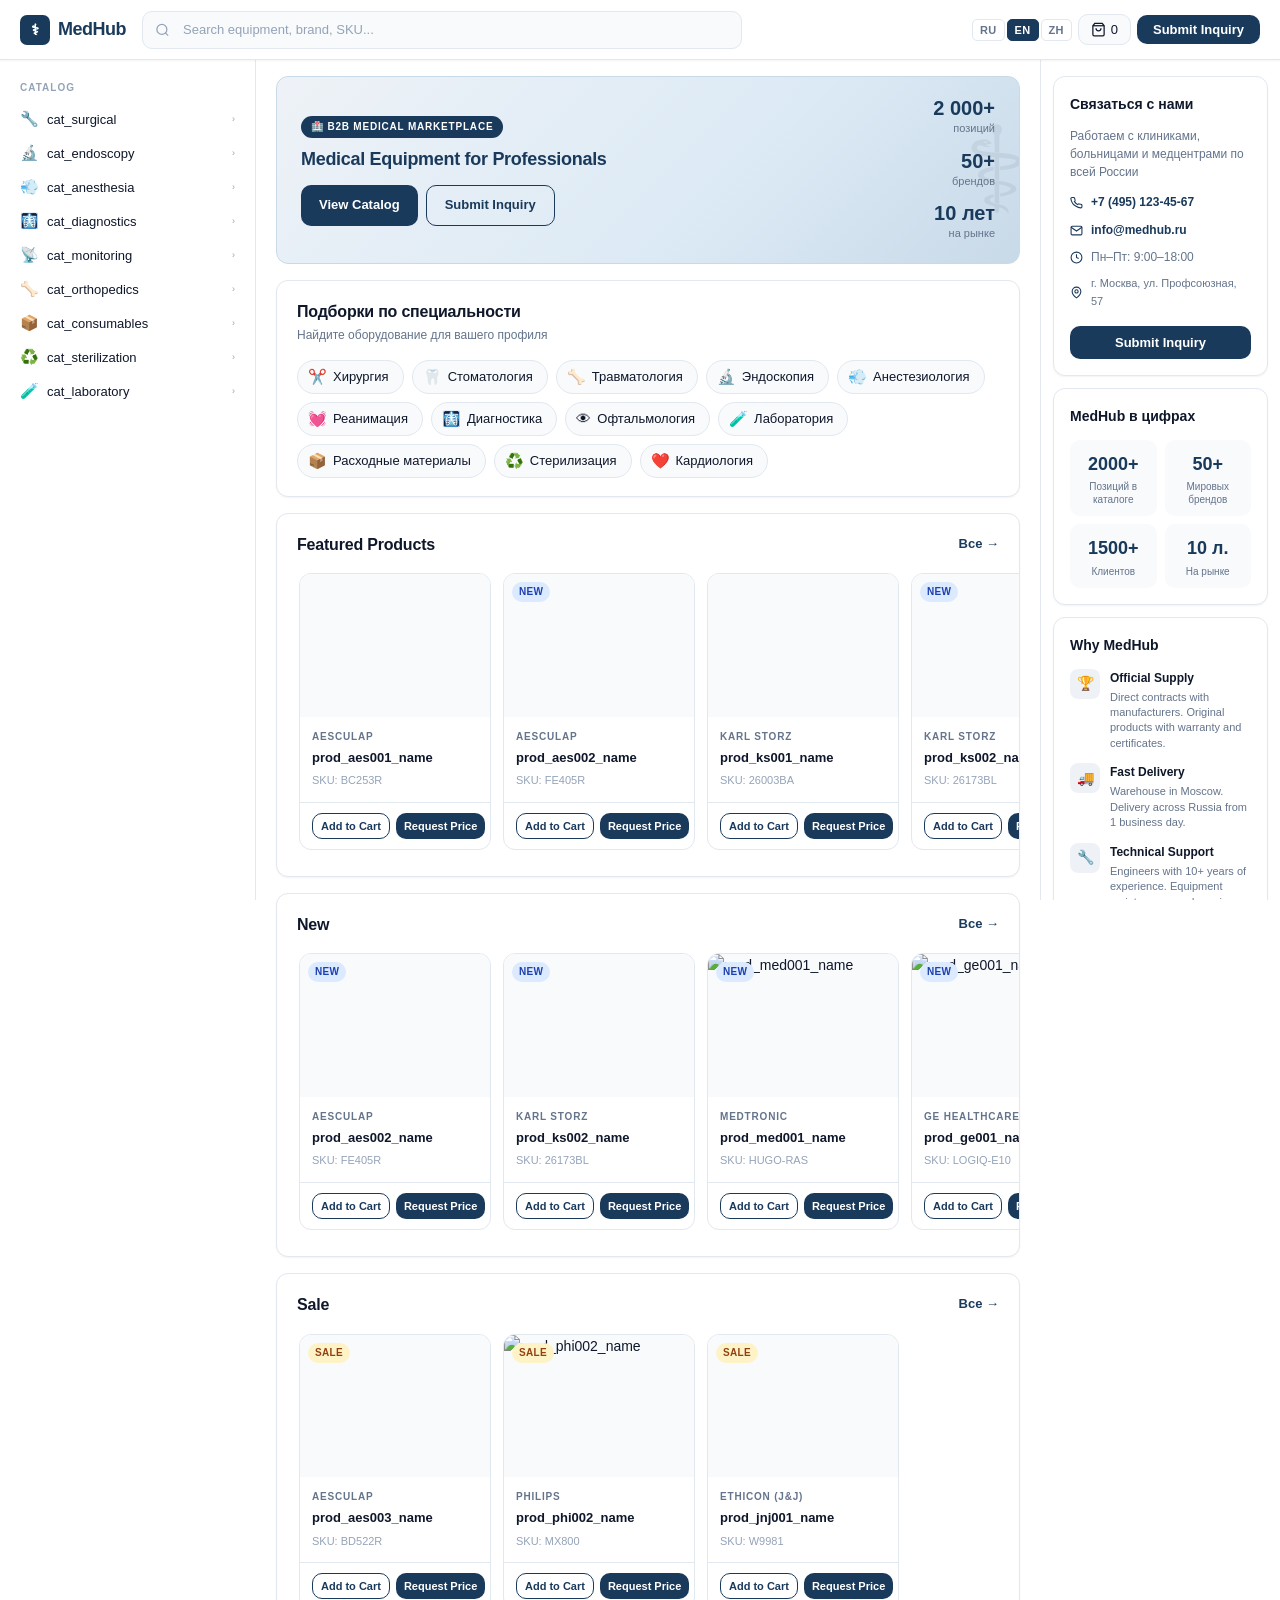
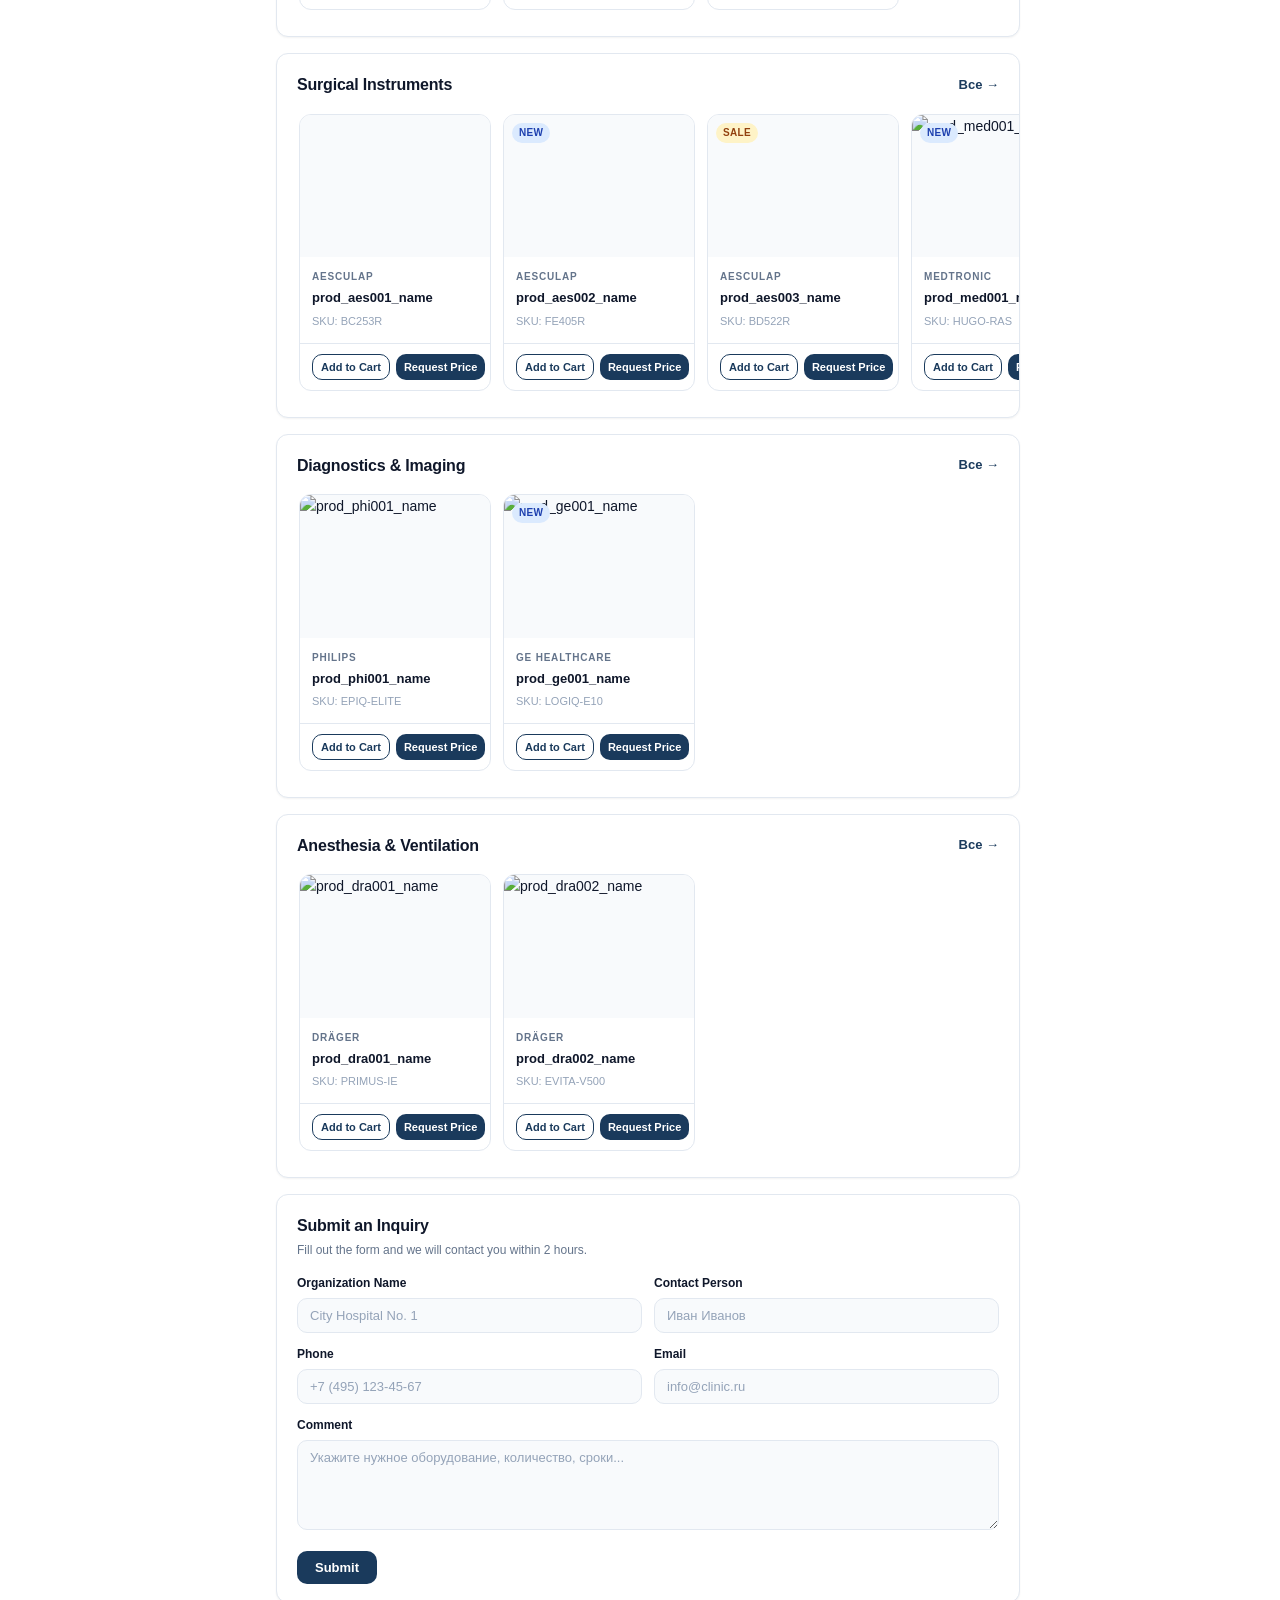
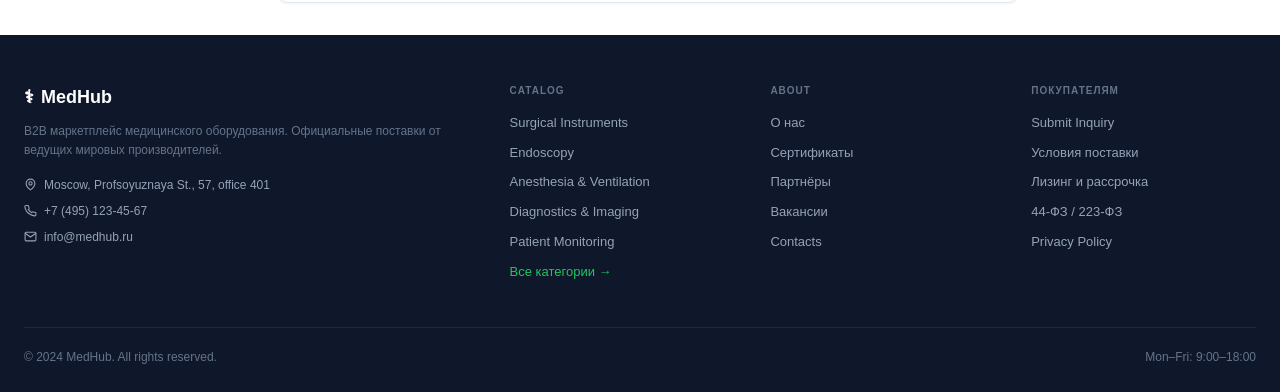
==== commit 8c98cf07: "fix layout" ====
--- a/index.html
+++ b/index.html
@@ -5,33 +5,20 @@
   <meta name="viewport" content="width=device-width, initial-scale=1.0">
   <title>MedHub — B2B маркетплейс медицинского оборудования</title>
   <meta name="description" content="MedHub — профессиональная B2B площадка для закупки медицинского оборудования. Хирургические инструменты, аппараты ИВЛ, диагностика от ведущих мировых брендов: Aesculap, Karl Storz, Philips, Dräger, Stryker.">
-  <meta name="keywords" content="медицинское оборудование, хирургические инструменты, Aesculap, Karl Storz, Philips, Dräger, Stryker, B2B, оптовые поставки, медтехника">
+  <meta name="keywords" content="медицинское оборудование, хирургические инструменты, B2B, медтехника, Aesculap, Karl Storz, Philips, Dräger, Stryker">
   <meta property="og:title" content="MedHub — B2B маркетплейс медицинского оборудования">
-  <meta property="og:description" content="Профессиональные поставки медицинского оборудования для клиник и больниц. Официальные дистрибьюторы ведущих мировых брендов.">
+  <meta property="og:description" content="Профессиональные поставки медицинского оборудования для клиник и больниц.">
   <meta property="og:type" content="website">
   <link rel="canonical" href="https://medhub.ru/">
   <link rel="stylesheet" href="assets/css/main.css">
   <script type="application/ld+json">
-  {
-    "@context": "https://schema.org",
-    "@type": "Organization",
-    "name": "MedHub",
-    "description": "B2B маркетплейс медицинского оборудования",
-    "url": "https://medhub.ru",
-    "telephone": "+74951234567",
-    "address": {
-      "@type": "PostalAddress",
-      "streetAddress": "ул. Профсоюзная, 57, офис 401",
-      "addressLocality": "Москва",
-      "addressCountry": "RU"
-    }
-  }
+  {"@context":"https://schema.org","@type":"Organization","name":"MedHub","url":"https://medhub.ru","telephone":"+74951234567","address":{"@type":"PostalAddress","streetAddress":"ул. Профсоюзная, 57","addressLocality":"Москва","addressCountry":"RU"}}
   </script>
 </head>
 <body>
 
 <!-- Promo banner -->
-<div class="promo-banner" id="promo-banner" style="display:none;" data-i18n-key="promo_text"></div>
+<div class="promo-banner" id="promo-banner" style="display:none;"></div>
 
 <!-- HEADER -->
 <header class="header">
@@ -41,151 +28,201 @@
       MedHub
     </a>
     <div class="header__search">
-      <svg class="header__search-icon" width="16" height="16" fill="none" stroke="currentColor" stroke-width="2" viewBox="0 0 24 24"><circle cx="11" cy="11" r="8"/><path d="m21 21-4.35-4.35"/></svg>
-      <input class="header__search-input" type="search" data-i18n-placeholder="search_placeholder" placeholder="Поиск оборудования, бренда, артикула..." aria-label="Search">
+      <svg class="header__search-icon" width="15" height="15" fill="none" stroke="currentColor" stroke-width="2" viewBox="0 0 24 24"><circle cx="11" cy="11" r="8"/><path d="m21 21-4.35-4.35"/></svg>
+      <input class="header__search-input" type="search" id="main-search" data-i18n-placeholder="search_placeholder" placeholder="Поиск оборудования, бренда, артикула..." aria-label="Поиск">
     </div>
     <div class="header__actions">
       <div class="header__lang-switcher" role="group" aria-label="Language">
-        <button class="lang-btn active" data-lang="ru" aria-label="Русский">RU</button>
-        <button class="lang-btn" data-lang="en" aria-label="English">EN</button>
-        <button class="lang-btn" data-lang="zh" aria-label="中文">ZH</button>
-      </div>
-      <button class="header__cart-btn" aria-label="Cart" onclick="location.href='cart.html'">
-        <svg width="16" height="16" fill="none" stroke="currentColor" stroke-width="2" viewBox="0 0 24 24"><path d="M6 2 3 6v14a2 2 0 0 0 2 2h14a2 2 0 0 0 2-2V6l-3-4z"/><line x1="3" x2="21" y1="6" y2="6"/><path d="M16 10a4 4 0 0 1-8 0"/></svg>
+        <button class="lang-btn active" data-lang="ru">RU</button>
+        <button class="lang-btn" data-lang="en">EN</button>
+        <button class="lang-btn" data-lang="zh">ZH</button>
+      </div>
+      <button class="header__cart-btn" onclick="location.href='cart.html'" aria-label="Корзина">
+        <svg width="15" height="15" fill="none" stroke="currentColor" stroke-width="2" viewBox="0 0 24 24"><path d="M6 2 3 6v14a2 2 0 0 0 2 2h14a2 2 0 0 0 2-2V6l-3-4z"/><line x1="3" x2="21" y1="6" y2="6"/><path d="M16 10a4 4 0 0 1-8 0"/></svg>
         <span class="cart-count-label">0</span>
         <span class="cart-badge hidden" aria-live="polite">0</span>
       </button>
-      <button class="header__inquiry-btn" data-i18n="btn_inquiry" onclick="location.href='cart.html'">Оставить заявку</button>
+      <button class="header__inquiry-btn" onclick="location.href='cart.html'" data-i18n="btn_inquiry">Оставить заявку</button>
     </div>
   </div>
 </header>
 
-<!-- HERO -->
-<section class="hero" aria-labelledby="hero-title">
-  <div class="hero__inner">
-    <div class="hero__tag">🏥 B2B Medical Marketplace</div>
-    <h1 class="hero__title" id="hero-title" data-i18n="hero_title">
-      Медицинское оборудование для <span>профессионалов</span>
-    </h1>
-    <p class="hero__subtitle" data-i18n="hero_subtitle">
-      Хирургические инструменты, диагностика, ИВЛ — только ведущие мировые бренды. Быстрая поставка, сертификация, техподдержка.
-    </p>
-    <div class="hero__actions">
-      <a href="catalog.html" class="btn btn-primary btn-lg" data-i18n="hero_btn_catalog">Смотреть каталог</a>
-      <a href="cart.html" class="btn btn-lg" style="background:rgba(255,255,255,0.1);color:#fff;border:1.5px solid rgba(255,255,255,0.25);" data-i18n="hero_btn_inquiry">Оставить заявку</a>
-    </div>
-    <div class="hero__stats">
-      <div>
-        <div class="hero__stat-value">2 000+</div>
-        <div class="hero__stat-label">Позиций в каталоге</div>
-      </div>
-      <div>
-        <div class="hero__stat-value">50+</div>
-        <div class="hero__stat-label">Мировых брендов</div>
-      </div>
-      <div>
-        <div class="hero__stat-value">1 500+</div>
-        <div class="hero__stat-label">Клиентов по России</div>
-      </div>
-      <div>
-        <div class="hero__stat-value">10 лет</div>
-        <div class="hero__stat-label">На рынке медтехники</div>
-      </div>
-    </div>
-  </div>
-</section>
-
-<!-- CATEGORIES -->
-<section class="section">
-  <div class="container">
-    <div class="section__header">
-      <div>
-        <h2 class="section__title" data-i18n="section_categories">Категории оборудования</h2>
-      </div>
-      <a href="catalog.html" class="section__link" data-i18n="filter_all">Все →</a>
-    </div>
-    <div class="category-grid" id="category-grid">
-      <!-- rendered by JS -->
-    </div>
-  </div>
-</section>
-
-<!-- FEATURED PRODUCTS -->
-<section class="section section--gray">
-  <div class="container">
-    <div class="section__header">
-      <div>
-        <h2 class="section__title" data-i18n="section_featured">Рекомендуемые товары</h2>
-      </div>
-      <a href="catalog.html" class="section__link">Все товары →</a>
-    </div>
-    <div class="product-grid" id="featured-grid">
-      <!-- rendered by JS -->
-    </div>
-  </div>
-</section>
-
-<!-- BRANDS -->
-<section class="section">
-  <div class="container">
-    <div class="section__header">
-      <h2 class="section__title" data-i18n="section_brands">Наши бренды</h2>
-    </div>
-    <div class="brands-grid" id="brands-grid">
-      <!-- rendered by JS -->
-    </div>
-  </div>
-</section>
-
-<!-- WHY US -->
-<section class="section section--gray">
-  <div class="container">
-    <div class="section__header">
-      <h2 class="section__title" data-i18n="section_why">Почему MedHub</h2>
-    </div>
-    <div class="why-grid">
-      <div class="why-card">
-        <div class="why-card__icon">🏆</div>
-        <div class="why-card__title" data-i18n="why_1_title">Официальные поставки</div>
-        <div class="why-card__text" data-i18n="why_1_text">Прямые контракты с производителями. Оригинальная продукция с гарантией и сертификатами.</div>
-      </div>
-      <div class="why-card">
-        <div class="why-card__icon">🚚</div>
-        <div class="why-card__title" data-i18n="why_2_title">Быстрая поставка</div>
-        <div class="why-card__text" data-i18n="why_2_text">Склад в Москве. Доставка по всей России от 1 рабочего дня.</div>
-      </div>
-      <div class="why-card">
-        <div class="why-card__icon">🔧</div>
-        <div class="why-card__title" data-i18n="why_3_title">Техническая поддержка</div>
-        <div class="why-card__text" data-i18n="why_3_text">Инженеры с опытом 10+ лет. Обслуживание и ремонт оборудования.</div>
-      </div>
-      <div class="why-card">
-        <div class="why-card__icon">📋</div>
-        <div class="why-card__title" data-i18n="why_4_title">Гибкие условия</div>
-        <div class="why-card__text" data-i18n="why_4_text">Рассрочка, лизинг, работа по 44-ФЗ. Индивидуальные условия для крупных клиентов.</div>
-      </div>
-    </div>
-  </div>
-</section>
-
-<!-- QUICK INQUIRY SECTION -->
-<section class="section">
-  <div class="container">
-    <div style="max-width:640px;margin:0 auto;text-align:center;">
-      <h2 class="section__title" style="margin-bottom:12px;" data-i18n="inquiry_title">Оставить заявку</h2>
-      <p style="color:var(--color-text-muted);margin-bottom:32px;" data-i18n="inquiry_subtitle">Заполните форму, и мы свяжемся с вами в течение 2 часов.</p>
-      <form id="main-inquiry-form" style="text-align:left;">
-        <div style="display:grid;grid-template-columns:1fr 1fr;gap:14px;margin-bottom:14px;">
+<!-- 3-COLUMN LAYOUT -->
+<div class="home-layout">
+
+  <!-- =====================
+       LEFT SIDEBAR
+       ===================== -->
+  <aside class="home-sidebar" aria-label="Категории">
+    <div class="home-sidebar__heading" data-i18n="nav_catalog">Каталог</div>
+    <div id="home-sidebar-cats"><!-- JS --></div>
+  </aside>
+
+  <!-- =====================
+       CENTER COLUMN
+       ===================== -->
+  <main class="home-center" id="home-center">
+
+    <!-- COMPACT BANNER -->
+    <div class="home-banner" role="banner">
+      <div class="home-banner__content">
+        <div class="home-banner__tag">🏥 B2B Medical Marketplace</div>
+        <h1 class="home-banner__title" data-i18n="hero_title">
+          Медицинское оборудование для профессионалов
+        </h1>
+        <div class="home-banner__actions">
+          <a href="catalog.html" class="btn btn-primary" data-i18n="hero_btn_catalog">Смотреть каталог</a>
+          <a href="cart.html" class="btn btn-outline" data-i18n="hero_btn_inquiry">Оставить заявку</a>
+        </div>
+      </div>
+      <div class="home-banner__stats">
+        <div class="home-banner__stat-item">
+          <div class="home-banner__stat-value">2 000+</div>
+          <div class="home-banner__stat-label">позиций</div>
+        </div>
+        <div class="home-banner__stat-item">
+          <div class="home-banner__stat-value">50+</div>
+          <div class="home-banner__stat-label">брендов</div>
+        </div>
+        <div class="home-banner__stat-item">
+          <div class="home-banner__stat-value">10 лет</div>
+          <div class="home-banner__stat-label">на рынке</div>
+        </div>
+      </div>
+    </div>
+
+    <!-- SPECIALTY CHIPS -->
+    <div class="section-block">
+      <div class="section-block__header">
+        <div>
+          <div class="section-block__title">Подборки по специальности</div>
+          <div class="section-block__sub">Найдите оборудование для вашего профиля</div>
+        </div>
+      </div>
+      <div class="specialty-chips" id="specialty-chips">
+        <button class="specialty-chip" onclick="applySpecialty('surgical-instruments')" data-specialty="surgical-instruments">
+          <span class="specialty-chip__icon">✂️</span> Хирургия
+        </button>
+        <button class="specialty-chip" onclick="applySpecialty('stomatology')">
+          <span class="specialty-chip__icon">🦷</span> Стоматология
+        </button>
+        <button class="specialty-chip" onclick="applySpecialty('orthopedics')" data-specialty="orthopedics">
+          <span class="specialty-chip__icon">🦴</span> Травматология
+        </button>
+        <button class="specialty-chip" onclick="applySpecialty('endoscopy')" data-specialty="endoscopy">
+          <span class="specialty-chip__icon">🔬</span> Эндоскопия
+        </button>
+        <button class="specialty-chip" onclick="applySpecialty('anesthesia')" data-specialty="anesthesia">
+          <span class="specialty-chip__icon">💨</span> Анестезиология
+        </button>
+        <button class="specialty-chip" onclick="applySpecialty('monitoring')" data-specialty="monitoring">
+          <span class="specialty-chip__icon">💓</span> Реанимация
+        </button>
+        <button class="specialty-chip" onclick="applySpecialty('diagnostics')" data-specialty="diagnostics">
+          <span class="specialty-chip__icon">🩻</span> Диагностика
+        </button>
+        <button class="specialty-chip" onclick="applySpecialty('ophthalmology')">
+          <span class="specialty-chip__icon">👁</span> Офтальмология
+        </button>
+        <button class="specialty-chip" onclick="applySpecialty('laboratory')" data-specialty="laboratory">
+          <span class="specialty-chip__icon">🧪</span> Лаборатория
+        </button>
+        <button class="specialty-chip" onclick="applySpecialty('consumables')" data-specialty="consumables">
+          <span class="specialty-chip__icon">📦</span> Расходные материалы
+        </button>
+        <button class="specialty-chip" onclick="applySpecialty('sterilization')" data-specialty="sterilization">
+          <span class="specialty-chip__icon">♻️</span> Стерилизация
+        </button>
+        <button class="specialty-chip" onclick="applySpecialty('cardiology')">
+          <span class="specialty-chip__icon">❤️</span> Кардиология
+        </button>
+      </div>
+    </div>
+
+    <!-- FEATURED (horizontal scroll) -->
+    <div class="section-block" id="section-featured">
+      <div class="section-block__header">
+        <div class="section-block__title" data-i18n="section_featured">Рекомендуемые</div>
+        <a href="catalog.html?filter=featured" class="section-block__link">Все →</a>
+      </div>
+      <div class="horiz-scroll">
+        <div class="horiz-scroll__track" id="featured-row"><!-- JS --></div>
+      </div>
+    </div>
+
+    <!-- NEW ITEMS (horizontal scroll) -->
+    <div class="section-block" id="section-new">
+      <div class="section-block__header">
+        <div class="section-block__title" data-i18n="filter_new">Новинки</div>
+        <a href="catalog.html?filter=isNew" class="section-block__link">Все →</a>
+      </div>
+      <div class="horiz-scroll">
+        <div class="horiz-scroll__track" id="new-row"><!-- JS --></div>
+      </div>
+    </div>
+
+    <!-- SALE ITEMS (horizontal scroll) -->
+    <div class="section-block" id="section-sale">
+      <div class="section-block__header">
+        <div class="section-block__title" data-i18n="filter_sale">Акции</div>
+        <a href="catalog.html?filter=isSale" class="section-block__link">Все →</a>
+      </div>
+      <div class="horiz-scroll">
+        <div class="horiz-scroll__track" id="sale-row"><!-- JS --></div>
+      </div>
+    </div>
+
+    <!-- SURGICAL INSTRUMENTS (horizontal scroll) -->
+    <div class="section-block" id="section-surgical">
+      <div class="section-block__header">
+        <div class="section-block__title" data-i18n="cat_surgical">Хирургические инструменты</div>
+        <a href="catalog.html?category=surgical-instruments" class="section-block__link">Все →</a>
+      </div>
+      <div class="horiz-scroll">
+        <div class="horiz-scroll__track" id="surgical-row"><!-- JS --></div>
+      </div>
+    </div>
+
+    <!-- DIAGNOSTICS (horizontal scroll) -->
+    <div class="section-block" id="section-diagnostics">
+      <div class="section-block__header">
+        <div class="section-block__title" data-i18n="cat_diagnostics">Диагностика и визуализация</div>
+        <a href="catalog.html?category=diagnostics" class="section-block__link">Все →</a>
+      </div>
+      <div class="horiz-scroll">
+        <div class="horiz-scroll__track" id="diagnostics-row"><!-- JS --></div>
+      </div>
+    </div>
+
+    <!-- ANESTHESIA (horizontal scroll) -->
+    <div class="section-block" id="section-anesthesia">
+      <div class="section-block__header">
+        <div class="section-block__title" data-i18n="cat_anesthesia">Анестезия и ИВЛ</div>
+        <a href="catalog.html?category=anesthesia" class="section-block__link">Все →</a>
+      </div>
+      <div class="horiz-scroll">
+        <div class="horiz-scroll__track" id="anesthesia-row"><!-- JS --></div>
+      </div>
+    </div>
+
+    <!-- INQUIRY FORM BLOCK -->
+    <div class="section-block">
+      <div class="section-block__header">
+        <div>
+          <div class="section-block__title" data-i18n="inquiry_title">Оставить заявку</div>
+          <div class="section-block__sub" data-i18n="inquiry_subtitle">Заполните форму — ответим в течение 2 часов</div>
+        </div>
+      </div>
+      <form id="main-inquiry-form">
+        <div style="display:grid;grid-template-columns:1fr 1fr;gap:12px;margin-bottom:12px;">
           <div class="form-group" style="margin:0">
-            <label class="form-label" data-i18n="form_company">Название организации <span>*</span></label>
+            <label class="form-label" data-i18n="form_company">Организация <span>*</span></label>
             <input class="form-input" name="company" required data-i18n-placeholder="form_company_placeholder" placeholder="ООО Городская больница №1">
           </div>
           <div class="form-group" style="margin:0">
-            <label class="form-label" data-i18n="form_contact_name">Контактное лицо <span>*</span></label>
-            <input class="form-input" name="contact" required data-i18n-placeholder="form_contact_placeholder" placeholder="Иван Иванов">
+            <label class="form-label" data-i18n="form_contact_name">Контакт <span>*</span></label>
+            <input class="form-input" name="contact" required placeholder="Иван Иванов">
           </div>
-        </div>
-        <div style="display:grid;grid-template-columns:1fr 1fr;gap:14px;margin-bottom:14px;">
           <div class="form-group" style="margin:0">
             <label class="form-label" data-i18n="form_phone">Телефон <span>*</span></label>
             <input class="form-input" name="phone" type="tel" required placeholder="+7 (495) 123-45-67">
@@ -195,38 +232,130 @@
             <input class="form-input" name="email" type="email" placeholder="info@clinic.ru">
           </div>
         </div>
-        <div class="form-group" style="margin-bottom:20px;">
+        <div class="form-group">
           <label class="form-label" data-i18n="form_message">Комментарий</label>
-          <textarea class="form-textarea" name="message" rows="3" data-i18n-placeholder="form_message_placeholder" placeholder="Укажите нужное количество, сроки поставки или другие пожелания..."></textarea>
-        </div>
-        <div style="text-align:center;">
-          <button type="submit" class="btn btn-primary btn-lg" data-i18n="btn_submit">Отправить</button>
-        </div>
-        <div id="main-form-result" style="margin-top:16px;"></div>
+          <textarea class="form-textarea" name="message" rows="2" placeholder="Укажите нужное оборудование, количество, сроки..."></textarea>
+        </div>
+        <div style="display:flex;align-items:center;gap:12px;flex-wrap:wrap;">
+          <button type="submit" class="btn btn-primary" data-i18n="btn_submit">Отправить</button>
+          <div id="main-form-result"></div>
+        </div>
       </form>
     </div>
-  </div>
-</section>
+
+  </main><!-- /home-center -->
+
+  <!-- =====================
+       RIGHT PANEL
+       ===================== -->
+  <aside class="home-right" aria-label="Контакты и информация">
+
+    <!-- Contact card -->
+    <div class="right-card">
+      <div class="right-card__title">Связаться с нами</div>
+      <div class="right-card__sub">Работаем с клиниками, больницами и медцентрами по всей России</div>
+      <div class="right-contact-item">
+        <svg width="13" height="13" fill="none" stroke="currentColor" stroke-width="2" viewBox="0 0 24 24"><path d="M22 16.92v3a2 2 0 0 1-2.18 2 19.79 19.79 0 0 1-8.63-3.07A19.5 19.5 0 0 1 4.69 13.5a19.79 19.79 0 0 1-3.07-8.67A2 2 0 0 1 3.6 2.7h3a2 2 0 0 1 2 1.72c.127.96.361 1.903.7 2.81a2 2 0 0 1-.45 2.11L8.09 9.91a16 16 0 0 0 6 6l.85-.85a2 2 0 0 1 2.11-.45c.907.339 1.85.573 2.81.7A2 2 0 0 1 22 16.92z"/></svg>
+        <a href="tel:+74951234567">+7 (495) 123-45-67</a>
+      </div>
+      <div class="right-contact-item">
+        <svg width="13" height="13" fill="none" stroke="currentColor" stroke-width="2" viewBox="0 0 24 24"><path d="M4 4h16c1.1 0 2 .9 2 2v12c0 1.1-.9 2-2 2H4c-1.1 0-2-.9-2-2V6c0-1.1.9-2 2-2z"/><polyline points="22,6 12,13 2,6"/></svg>
+        <a href="mailto:info@medhub.ru">info@medhub.ru</a>
+      </div>
+      <div class="right-contact-item">
+        <svg width="13" height="13" fill="none" stroke="currentColor" stroke-width="2" viewBox="0 0 24 24"><circle cx="12" cy="12" r="10"/><polyline points="12,6 12,12 16,14"/></svg>
+        <span>Пн–Пт: 9:00–18:00</span>
+      </div>
+      <div class="right-contact-item" style="margin-bottom:16px;">
+        <svg width="13" height="13" fill="none" stroke="currentColor" stroke-width="2" viewBox="0 0 24 24"><path d="M20 10c0 6-8 12-8 12s-8-6-8-12a8 8 0 0 1 16 0z"/><circle cx="12" cy="10" r="3"/></svg>
+        <span style="font-size:11px;">г. Москва, ул. Профсоюзная, 57</span>
+      </div>
+      <button class="btn btn-primary" style="width:100%;" onclick="location.href='cart.html'" data-i18n="btn_inquiry">Оставить заявку</button>
+    </div>
+
+    <!-- Stats -->
+    <div class="right-card">
+      <div class="right-card__title">MedHub в цифрах</div>
+      <div class="right-stat-grid">
+        <div class="right-stat-item">
+          <div class="right-stat-value">2000+</div>
+          <div class="right-stat-label">Позиций в каталоге</div>
+        </div>
+        <div class="right-stat-item">
+          <div class="right-stat-value">50+</div>
+          <div class="right-stat-label">Мировых брендов</div>
+        </div>
+        <div class="right-stat-item">
+          <div class="right-stat-value">1500+</div>
+          <div class="right-stat-label">Клиентов</div>
+        </div>
+        <div class="right-stat-item">
+          <div class="right-stat-value">10 л.</div>
+          <div class="right-stat-label">На рынке</div>
+        </div>
+      </div>
+    </div>
+
+    <!-- Why us -->
+    <div class="right-card">
+      <div class="right-card__title" data-i18n="section_why">Почему MedHub</div>
+      <div class="right-why-item">
+        <div class="right-why-icon">🏆</div>
+        <div>
+          <div class="right-why-title" data-i18n="why_1_title">Официальные поставки</div>
+          <div class="right-why-text" data-i18n="why_1_text">Прямые контракты с производителями. Оригинальная продукция.</div>
+        </div>
+      </div>
+      <div class="right-why-item">
+        <div class="right-why-icon">🚚</div>
+        <div>
+          <div class="right-why-title" data-i18n="why_2_title">Быстрая поставка</div>
+          <div class="right-why-text" data-i18n="why_2_text">Склад в Москве. Доставка от 1 рабочего дня.</div>
+        </div>
+      </div>
+      <div class="right-why-item">
+        <div class="right-why-icon">🔧</div>
+        <div>
+          <div class="right-why-title" data-i18n="why_3_title">Техподдержка</div>
+          <div class="right-why-text" data-i18n="why_3_text">Инженеры с опытом 10+ лет. Сервис и ремонт.</div>
+        </div>
+      </div>
+      <div class="right-why-item">
+        <div class="right-why-icon">📋</div>
+        <div>
+          <div class="right-why-title" data-i18n="why_4_title">Гибкие условия</div>
+          <div class="right-why-text" data-i18n="why_4_text">Лизинг, рассрочка, 44-ФЗ.</div>
+        </div>
+      </div>
+    </div>
+
+    <!-- Brands promo -->
+    <div class="right-card">
+      <div class="right-card__title" data-i18n="section_brands">Бренды</div>
+      <div id="right-brands" style="display:flex;flex-wrap:wrap;gap:6px;"></div>
+    </div>
+
+  </aside><!-- /home-right -->
+
+</div><!-- /home-layout -->
 
 <!-- FOOTER -->
 <footer class="footer">
   <div class="container">
     <div class="footer__inner">
       <div>
-        <div class="footer__brand">
-          <span>⚕</span> MedHub
-        </div>
+        <div class="footer__brand"><span>⚕</span> MedHub</div>
         <div class="footer__brand-desc">B2B маркетплейс медицинского оборудования. Официальные поставки от ведущих мировых производителей.</div>
         <div class="footer__contact">
-          <svg width="14" height="14" fill="none" stroke="currentColor" stroke-width="2" viewBox="0 0 24 24"><path d="M20 10c0 6-8 12-8 12s-8-6-8-12a8 8 0 0 1 16 0z"/><circle cx="12" cy="10" r="3"/></svg>
+          <svg width="13" height="13" fill="none" stroke="currentColor" stroke-width="2" viewBox="0 0 24 24"><path d="M20 10c0 6-8 12-8 12s-8-6-8-12a8 8 0 0 1 16 0z"/><circle cx="12" cy="10" r="3"/></svg>
           <span data-i18n="footer_address">г. Москва, ул. Профсоюзная, 57, офис 401</span>
         </div>
         <div class="footer__contact">
-          <svg width="14" height="14" fill="none" stroke="currentColor" stroke-width="2" viewBox="0 0 24 24"><path d="M22 16.92v3a2 2 0 0 1-2.18 2 19.79 19.79 0 0 1-8.63-3.07A19.5 19.5 0 0 1 4.69 13.5a19.79 19.79 0 0 1-3.07-8.67A2 2 0 0 1 3.6 2.7h3a2 2 0 0 1 2 1.72 12.84 12.84 0 0 0 .7 2.81 2 2 0 0 1-.45 2.11L8.09 9.91a16 16 0 0 0 6 6l.85-.85a2 2 0 0 1 2.11-.45 12.84 12.84 0 0 0 2.81.7A2 2 0 0 1 22 16.92z"/></svg>
+          <svg width="13" height="13" fill="none" stroke="currentColor" stroke-width="2" viewBox="0 0 24 24"><path d="M22 16.92v3a2 2 0 0 1-2.18 2 19.79 19.79 0 0 1-8.63-3.07A19.5 19.5 0 0 1 4.69 13.5a19.79 19.79 0 0 1-3.07-8.67A2 2 0 0 1 3.6 2.7h3a2 2 0 0 1 2 1.72 12.84 12.84 0 0 0 .7 2.81 2 2 0 0 1-.45 2.11L8.09 9.91a16 16 0 0 0 6 6l.85-.85a2 2 0 0 1 2.11-.45 12.84 12.84 0 0 0 2.81.7A2 2 0 0 1 22 16.92z"/></svg>
           <a href="tel:+74951234567" data-i18n="footer_phone">+7 (495) 123-45-67</a>
         </div>
         <div class="footer__contact">
-          <svg width="14" height="14" fill="none" stroke="currentColor" stroke-width="2" viewBox="0 0 24 24"><path d="M4 4h16c1.1 0 2 .9 2 2v12c0 1.1-.9 2-2 2H4c-1.1 0-2-.9-2-2V6c0-1.1.9-2 2-2z"/><polyline points="22,6 12,13 2,6"/></svg>
+          <svg width="13" height="13" fill="none" stroke="currentColor" stroke-width="2" viewBox="0 0 24 24"><path d="M4 4h16c1.1 0 2 .9 2 2v12c0 1.1-.9 2-2 2H4c-1.1 0-2-.9-2-2V6c0-1.1.9-2 2-2z"/><polyline points="22,6 12,13 2,6"/></svg>
           <a href="mailto:info@medhub.ru" data-i18n="footer_email">info@medhub.ru</a>
         </div>
       </div>
@@ -237,7 +366,7 @@
         <a href="catalog.html?category=anesthesia" class="footer__link" data-i18n="cat_anesthesia">Анестезия и ИВЛ</a>
         <a href="catalog.html?category=diagnostics" class="footer__link" data-i18n="cat_diagnostics">Диагностика</a>
         <a href="catalog.html?category=monitoring" class="footer__link" data-i18n="cat_monitoring">Мониторинг</a>
-        <a href="catalog.html" class="footer__link" style="color:var(--color-primary);margin-top:6px;">Все категории →</a>
+        <a href="catalog.html" class="footer__link" style="color:var(--color-green);margin-top:4px;">Все категории →</a>
       </div>
       <div>
         <div class="footer__col-title" data-i18n="nav_about">О компании</div>
@@ -268,30 +397,74 @@
 <script src="assets/js/data.js"></script>
 <script src="assets/js/main.js"></script>
 <script>
+// Specialty → category mapping
+const SPECIALTY_MAP = {
+  'surgical-instruments': { category: 'surgical-instruments' },
+  'stomatology': { category: 'surgical-instruments' }, // closest match
+  'orthopedics': { category: 'orthopedics' },
+  'endoscopy': { category: 'endoscopy' },
+  'anesthesia': { category: 'anesthesia' },
+  'monitoring': { category: 'monitoring' },
+  'diagnostics': { category: 'diagnostics' },
+  'ophthalmology': { category: 'diagnostics' },
+  'laboratory': { category: 'laboratory' },
+  'consumables': { category: 'consumables' },
+  'sterilization': { category: 'sterilization' },
+  'cardiology': { category: 'monitoring' }
+};
+
+window.applySpecialty = function(key) {
+  const map = SPECIALTY_MAP[key];
+  if (!map) return;
+  const params = new URLSearchParams();
+  if (map.category) params.set('category', map.category);
+  location.href = 'catalog.html?' + params.toString();
+};
+
 (async function() {
   await MedData.init();
-
-  // Render categories
   const cats = MedData.getCategories();
-  const catGrid = document.getElementById('category-grid');
-  catGrid.innerHTML = cats.map(cat => `
-    <div class="category-card" onclick="location.href='catalog.html?category=${cat.slug}'" role="link" tabindex="0">
-      <div class="category-card__icon">${cat.icon}</div>
-      <div class="category-card__name" data-i18n="${cat.nameKey}">${I18n.t(cat.nameKey)}</div>
+
+  // Build left sidebar category tree
+  const sidebarEl = document.getElementById('home-sidebar-cats');
+  sidebarEl.innerHTML = cats.map(cat => `
+    <div>
+      <button class="sidebar__cat" onclick="location.href='catalog.html?category=${cat.slug}'">
+        <div class="sidebar__cat-left">
+          <span class="sidebar__cat-icon">${cat.icon}</span>
+          <span>${I18n.t(cat.nameKey)}</span>
+        </div>
+        <span style="font-size:9px;color:var(--color-text-light);">›</span>
+      </button>
     </div>
   `).join('');
 
-  // Render featured products
-  const featured = MedData.getProducts({ isFeatured: true }).slice(0, 8);
-  const grid = document.getElementById('featured-grid');
-  grid.innerHTML = featured.map(p => renderProductCard(p)).join('');
-
-  // Render brands
-  const brands = MedData.getBrands();
-  const brandGrid = document.getElementById('brands-grid');
-  brandGrid.innerHTML = brands.map(b => `<div class="brand-chip">${b}</div>`).join('');
-
-  // Promo banner from admin settings
+  // Render row helper
+  function renderRow(products, containerId) {
+    const el = document.getElementById(containerId);
+    if (!el) return;
+    if (products.length === 0) {
+      el.closest('.section-block').style.display = 'none';
+      return;
+    }
+    el.innerHTML = products.map(p => renderProductCard(p)).join('');
+  }
+
+  // Render all sections
+  renderRow(MedData.getProducts({ isFeatured: true }).slice(0, 10), 'featured-row');
+  renderRow(MedData.getProducts({ isNew: true }).slice(0, 10), 'new-row');
+  renderRow(MedData.getProducts({ isSale: true }).slice(0, 10), 'sale-row');
+  renderRow(MedData.getProducts({ category: 'surgical-instruments' }).slice(0, 8), 'surgical-row');
+  renderRow(MedData.getProducts({ category: 'diagnostics' }).slice(0, 8), 'diagnostics-row');
+  renderRow(MedData.getProducts({ category: 'anesthesia' }).slice(0, 8), 'anesthesia-row');
+
+  // Right panel brands
+  const brands = MedData.getBrands().slice(0, 10);
+  document.getElementById('right-brands').innerHTML = brands.map(b =>
+    `<span style="font-size:11px;font-weight:600;padding:3px 8px;background:var(--color-bg-light);border:1px solid var(--color-border);border-radius:6px;color:var(--color-text-muted);cursor:pointer;" onclick="location.href='catalog.html?brand=${encodeURIComponent(b)}'">${b}</span>`
+  ).join('');
+
+  // Promo banner
   const promoText = localStorage.getItem('medhub_promo');
   if (promoText) {
     const banner = document.getElementById('promo-banner');
@@ -299,15 +472,11 @@
     banner.style.display = 'block';
   }
 
-  // Re-render on lang change
-  document.addEventListener('langChange', () => {
-    catGrid.innerHTML = cats.map(cat => `
-      <div class="category-card" onclick="location.href='catalog.html?category=${cat.slug}'" role="link" tabindex="0">
-        <div class="category-card__icon">${cat.icon}</div>
-        <div class="category-card__name">${I18n.t(cat.nameKey)}</div>
-      </div>
-    `).join('');
-    grid.innerHTML = featured.map(p => renderProductCard(p)).join('');
+  // Search
+  document.getElementById('main-search').addEventListener('keydown', e => {
+    if (e.key === 'Enter' && e.target.value.trim()) {
+      location.href = `catalog.html?search=${encodeURIComponent(e.target.value.trim())}`;
+    }
   });
 
   // Main inquiry form
@@ -316,9 +485,31 @@
     const data = Object.fromEntries(new FormData(e.target));
     saveInquiry(data);
     const result = document.getElementById('main-form-result');
-    result.innerHTML = `<div class="form-success-msg">✓ ${I18n.t('form_success')}</div>`;
+    result.innerHTML = `<span class="form-success-msg" style="padding:8px 12px;">✓ ${I18n.t('form_success')}</span>`;
     e.target.reset();
     setTimeout(() => result.innerHTML = '', 5000);
+  });
+
+  // Re-render on lang change
+  document.addEventListener('langChange', () => {
+    sidebarEl.innerHTML = cats.map(cat => `
+      <div>
+        <button class="sidebar__cat" onclick="location.href='catalog.html?category=${cat.slug}'">
+          <div class="sidebar__cat-left">
+            <span class="sidebar__cat-icon">${cat.icon}</span>
+            <span>${I18n.t(cat.nameKey)}</span>
+          </div>
+          <span style="font-size:9px;color:var(--color-text-light);">›</span>
+        </button>
+      </div>
+    `).join('');
+
+    renderRow(MedData.getProducts({ isFeatured: true }).slice(0, 10), 'featured-row');
+    renderRow(MedData.getProducts({ isNew: true }).slice(0, 10), 'new-row');
+    renderRow(MedData.getProducts({ isSale: true }).slice(0, 10), 'sale-row');
+    renderRow(MedData.getProducts({ category: 'surgical-instruments' }).slice(0, 8), 'surgical-row');
+    renderRow(MedData.getProducts({ category: 'diagnostics' }).slice(0, 8), 'diagnostics-row');
+    renderRow(MedData.getProducts({ category: 'anesthesia' }).slice(0, 8), 'anesthesia-row');
   });
 })();
 </script>
--- a/assets/css/main.css
+++ b/assets/css/main.css
@@ -1,51 +1,79 @@
 /* ============================
-   MedHub — Design System
+   MedHub — Design System v2
+   Brand: #1a3a5c (navy)
+   Accent: #22c55e (green CTAs)
+   Background: #ffffff everywhere
    ============================ */
 
 :root {
+  /* Brand */
+  --color-brand: #1a3a5c;
+  --color-brand-hover: #152d47;
+  --color-brand-light: #eef2f7;
+  --color-brand-border: #c8d9e8;
+
+  /* Green accent (add-to-cart, positive actions) */
+  --color-green: #22c55e;
+  --color-green-hover: #16a34a;
+  --color-green-light: #dcfce7;
+  --color-green-text: #166534;
+
+  /* Backgrounds */
   --color-bg: #ffffff;
   --color-bg-light: #f8fafc;
-  --color-bg-dark: #f1f5f9;
+  --color-bg-mid: #f1f5f9;
+
+  /* Borders */
   --color-border: #e2e8f0;
   --color-border-dark: #cbd5e1;
+
+  /* Text */
   --color-text: #0f172a;
   --color-text-muted: #64748b;
   --color-text-light: #94a3b8;
-  --color-primary: #22c55e;
-  --color-primary-hover: #16a34a;
-  --color-primary-light: #dcfce7;
-  --color-primary-text: #166534;
-  --color-accent: #0ea5e9;
+
+  /* Semantic */
   --color-danger: #ef4444;
   --color-warning: #f59e0b;
   --color-success: #22c55e;
+
+  /* Aliases for backwards compat with older pages */
+  --color-primary: #1a3a5c;
+  --color-primary-hover: #152d47;
+  --color-primary-light: #eef2f7;
+  --color-primary-text: #1a3a5c;
+
+  /* Radius */
   --radius-sm: 6px;
   --radius-md: 10px;
-  --radius-lg: 16px;
-  --radius-xl: 24px;
-  --shadow-sm: 0 1px 3px rgba(0,0,0,0.06), 0 1px 2px rgba(0,0,0,0.04);
-  --shadow-md: 0 4px 12px rgba(0,0,0,0.08), 0 2px 4px rgba(0,0,0,0.04);
-  --shadow-lg: 0 10px 40px rgba(0,0,0,0.10), 0 4px 12px rgba(0,0,0,0.05);
+  --radius-lg: 12px;
+  --radius-xl: 16px;
+
+  /* Shadows */
+  --shadow-xs: 0 1px 2px rgba(0,0,0,0.05);
+  --shadow-sm: 0 1px 4px rgba(0,0,0,0.06), 0 1px 3px rgba(0,0,0,0.04);
+  --shadow-md: 0 4px 12px rgba(0,0,0,0.08);
+  --shadow-lg: 0 12px 32px rgba(0,0,0,0.10);
+
+  /* Layout */
+  --header-h: 60px;
+  --sidebar-w: 256px;
+  --right-w: 272px;
+  --max-w: 1440px;
   --font: -apple-system, BlinkMacSystemFont, 'Segoe UI', 'PingFang SC', 'Microsoft YaHei', sans-serif;
-  --header-h: 64px;
-  --sidebar-w: 260px;
-  --max-w: 1280px;
-  --transition: 0.18s ease;
+  --transition: 0.15s ease;
 }
 
 *, *::before, *::after { box-sizing: border-box; margin: 0; padding: 0; }
-
 html { scroll-behavior: smooth; }
-
 body {
   font-family: var(--font);
   background: var(--color-bg);
   color: var(--color-text);
-  font-size: 15px;
+  font-size: 14px;
   line-height: 1.6;
   -webkit-font-smoothing: antialiased;
 }
-
 a { color: inherit; text-decoration: none; }
 img { display: block; max-width: 100%; }
 button { cursor: pointer; font-family: var(--font); }
@@ -64,54 +92,55 @@
 .header {
   position: sticky;
   top: 0;
-  z-index: 100;
+  z-index: 200;
   background: #fff;
   border-bottom: 1px solid var(--color-border);
   height: var(--header-h);
-  box-shadow: var(--shadow-sm);
+  box-shadow: var(--shadow-xs);
 }
 .header__inner {
   display: flex;
   align-items: center;
-  gap: 20px;
+  gap: 16px;
   height: 100%;
   max-width: var(--max-w);
   margin: 0 auto;
-  padding: 0 24px;
+  padding: 0 20px;
 }
 .header__logo {
   display: flex;
   align-items: center;
   gap: 8px;
-  font-size: 20px;
+  font-size: 18px;
   font-weight: 800;
   letter-spacing: -0.5px;
-  color: var(--color-text);
+  color: var(--color-brand);
   white-space: nowrap;
   flex-shrink: 0;
 }
 .header__logo-icon {
-  width: 32px;
-  height: 32px;
-  background: var(--color-primary);
-  border-radius: 8px;
+  width: 30px;
+  height: 30px;
+  background: var(--color-brand);
+  border-radius: 7px;
   display: flex;
   align-items: center;
   justify-content: center;
   color: white;
-  font-size: 17px;
+  font-size: 15px;
 }
 .header__search {
   flex: 1;
   position: relative;
+  max-width: 600px;
 }
 .header__search-input {
   width: 100%;
-  height: 40px;
-  padding: 0 16px 0 42px;
+  height: 38px;
+  padding: 0 14px 0 40px;
   border: 1.5px solid var(--color-border);
-  border-radius: 10px;
-  font-size: 14px;
+  border-radius: var(--radius-md);
+  font-size: 13px;
   background: var(--color-bg-light);
   color: var(--color-text);
   outline: none;
@@ -119,13 +148,13 @@
 }
 .header__search-input::placeholder { color: var(--color-text-light); }
 .header__search-input:focus {
-  border-color: var(--color-primary);
-  box-shadow: 0 0 0 3px rgba(34,197,94,0.12);
+  border-color: var(--color-brand);
+  box-shadow: 0 0 0 3px rgba(26,58,92,0.10);
   background: #fff;
 }
 .header__search-icon {
   position: absolute;
-  left: 14px;
+  left: 13px;
   top: 50%;
   transform: translateY(-50%);
   color: var(--color-text-light);
@@ -134,58 +163,53 @@
 .header__actions {
   display: flex;
   align-items: center;
-  gap: 8px;
+  gap: 6px;
   flex-shrink: 0;
+  margin-left: auto;
 }
 .header__lang-switcher {
   display: flex;
   gap: 2px;
 }
 .lang-btn {
-  padding: 5px 8px;
+  padding: 4px 7px;
   border: 1px solid var(--color-border);
-  border-radius: 6px;
+  border-radius: 5px;
   background: transparent;
-  font-size: 12px;
-  font-weight: 600;
+  font-size: 11px;
+  font-weight: 700;
   color: var(--color-text-muted);
   transition: all var(--transition);
   letter-spacing: 0.3px;
 }
-.lang-btn:hover { border-color: var(--color-primary); color: var(--color-primary); }
-.lang-btn.active {
-  background: var(--color-primary);
-  border-color: var(--color-primary);
-  color: #fff;
-}
+.lang-btn:hover { border-color: var(--color-brand); color: var(--color-brand); }
+.lang-btn.active { background: var(--color-brand); border-color: var(--color-brand); color: #fff; }
+
 .header__cart-btn {
   position: relative;
   display: flex;
   align-items: center;
-  gap: 6px;
-  padding: 8px 14px;
+  gap: 5px;
+  padding: 7px 12px;
   background: var(--color-bg-light);
   border: 1.5px solid var(--color-border);
-  border-radius: 10px;
-  font-size: 14px;
+  border-radius: var(--radius-md);
+  font-size: 13px;
   font-weight: 500;
   color: var(--color-text);
   transition: all var(--transition);
 }
-.header__cart-btn:hover {
-  border-color: var(--color-primary);
-  background: var(--color-primary-light);
-}
+.header__cart-btn:hover { border-color: var(--color-brand); background: var(--color-brand-light); }
 .cart-badge {
   position: absolute;
   top: -6px;
   right: -6px;
-  width: 18px;
-  height: 18px;
-  background: var(--color-primary);
+  width: 17px;
+  height: 17px;
+  background: var(--color-green);
   color: #fff;
   border-radius: 50%;
-  font-size: 10px;
+  font-size: 9px;
   font-weight: 700;
   display: flex;
   align-items: center;
@@ -193,17 +217,30 @@
   border: 2px solid #fff;
 }
 .header__inquiry-btn {
-  padding: 8px 18px;
-  background: var(--color-primary);
+  padding: 7px 16px;
+  background: var(--color-brand);
   color: #fff;
   border: none;
-  border-radius: 10px;
-  font-size: 14px;
+  border-radius: var(--radius-md);
+  font-size: 13px;
   font-weight: 600;
-  transition: background var(--transition), transform 0.1s;
-}
-.header__inquiry-btn:hover { background: var(--color-primary-hover); }
-.header__inquiry-btn:active { transform: scale(0.98); }
+  transition: background var(--transition);
+  white-space: nowrap;
+}
+.header__inquiry-btn:hover { background: var(--color-brand-hover); }
+
+/* ============================
+   PROMO BANNER (top)
+   ============================ */
+.promo-banner {
+  background: var(--color-brand);
+  color: #fff;
+  padding: 10px 24px;
+  text-align: center;
+  font-size: 13px;
+  font-weight: 500;
+}
+.promo-banner a { color: #86efac; text-decoration: underline; }
 
 /* ============================
    BUTTONS
@@ -212,10 +249,10 @@
   display: inline-flex;
   align-items: center;
   justify-content: center;
-  gap: 6px;
-  padding: 10px 20px;
+  gap: 5px;
+  padding: 9px 18px;
   border-radius: var(--radius-md);
-  font-size: 14px;
+  font-size: 13px;
   font-weight: 600;
   border: none;
   transition: all var(--transition);
@@ -223,30 +260,20 @@
   white-space: nowrap;
 }
 .btn:active { transform: scale(0.98); }
-.btn-primary {
-  background: var(--color-primary);
-  color: #fff;
-}
-.btn-primary:hover { background: var(--color-primary-hover); }
-.btn-outline {
-  background: transparent;
-  color: var(--color-primary);
-  border: 1.5px solid var(--color-primary);
-}
-.btn-outline:hover { background: var(--color-primary-light); }
-.btn-ghost {
-  background: transparent;
-  color: var(--color-text-muted);
-  border: 1.5px solid var(--color-border);
-}
-.btn-ghost:hover { border-color: var(--color-border-dark); color: var(--color-text); }
-.btn-danger {
-  background: var(--color-danger);
-  color: #fff;
-}
+.btn-primary { background: var(--color-brand); color: #fff; }
+.btn-primary:hover { background: var(--color-brand-hover); }
+.btn-green { background: var(--color-green); color: #fff; }
+.btn-green:hover { background: var(--color-green-hover); }
+.btn-outline { background: transparent; color: var(--color-brand); border: 1.5px solid var(--color-brand); }
+.btn-outline:hover { background: var(--color-brand-light); }
+.btn-outline-green { background: transparent; color: var(--color-green-text); border: 1.5px solid var(--color-green); }
+.btn-outline-green:hover { background: var(--color-green-light); }
+.btn-ghost { background: transparent; color: var(--color-text-muted); border: 1.5px solid var(--color-border); }
+.btn-ghost:hover { border-color: var(--color-border-dark); color: var(--color-text); background: var(--color-bg-light); }
+.btn-danger { background: var(--color-danger); color: #fff; }
 .btn-danger:hover { background: #dc2626; }
-.btn-sm { padding: 6px 12px; font-size: 13px; }
-.btn-lg { padding: 14px 28px; font-size: 16px; }
+.btn-sm { padding: 5px 11px; font-size: 12px; }
+.btn-lg { padding: 12px 26px; font-size: 15px; }
 
 /* ============================
    BADGES
@@ -254,18 +281,298 @@
 .badge {
   display: inline-flex;
   align-items: center;
-  gap: 4px;
-  padding: 3px 8px;
+  gap: 3px;
+  padding: 2px 7px;
   border-radius: 20px;
-  font-size: 11px;
+  font-size: 10px;
   font-weight: 700;
   letter-spacing: 0.3px;
   text-transform: uppercase;
 }
-.badge-new { background: #dbeafe; color: #1d4ed8; }
-.badge-sale { background: #fef3c7; color: #b45309; }
-.badge-featured { background: var(--color-primary-light); color: var(--color-primary-text); }
-.badge-in-stock { background: var(--color-primary-light); color: var(--color-primary-text); }
+.badge-new { background: #dbeafe; color: #1e40af; }
+.badge-sale { background: #fef3c7; color: #92400e; }
+.badge-featured { background: var(--color-brand-light); color: var(--color-brand); }
+.badge-in-stock { background: var(--color-green-light); color: var(--color-green-text); }
+
+/* ============================
+   HOME 3-COLUMN LAYOUT
+   ============================ */
+.home-layout {
+  display: grid;
+  grid-template-columns: var(--sidebar-w) 1fr var(--right-w);
+  max-width: var(--max-w);
+  margin: 0 auto;
+  min-height: calc(100vh - var(--header-h));
+  align-items: flex-start;
+}
+
+/* LEFT SIDEBAR */
+.home-sidebar {
+  position: sticky;
+  top: var(--header-h);
+  height: calc(100vh - var(--header-h));
+  overflow-y: auto;
+  overflow-x: hidden;
+  border-right: 1px solid var(--color-border);
+  padding: 16px 10px 24px;
+  scrollbar-width: thin;
+  scrollbar-color: var(--color-border) transparent;
+}
+.home-sidebar::-webkit-scrollbar { width: 3px; }
+.home-sidebar::-webkit-scrollbar-track { background: transparent; }
+.home-sidebar::-webkit-scrollbar-thumb { background: var(--color-border); border-radius: 2px; }
+
+.home-sidebar__heading {
+  font-size: 10px;
+  font-weight: 700;
+  letter-spacing: 1px;
+  text-transform: uppercase;
+  color: var(--color-text-light);
+  padding: 0 10px;
+  margin-bottom: 6px;
+  margin-top: 4px;
+}
+.sidebar__cat {
+  display: flex;
+  align-items: center;
+  gap: 8px;
+  padding: 8px 10px;
+  border-radius: var(--radius-md);
+  cursor: pointer;
+  transition: all var(--transition);
+  font-size: 13px;
+  font-weight: 500;
+  color: var(--color-text);
+  border: none;
+  background: transparent;
+  width: 100%;
+  text-align: left;
+  justify-content: space-between;
+}
+.sidebar__cat:hover { background: var(--color-bg-light); }
+.sidebar__cat.active { background: var(--color-brand-light); color: var(--color-brand); font-weight: 600; }
+.sidebar__cat-left { display: flex; align-items: center; gap: 8px; }
+.sidebar__cat-icon { font-size: 15px; flex-shrink: 0; }
+.sidebar__cat-arrow { font-size: 9px; color: var(--color-text-light); transition: transform var(--transition); flex-shrink: 0; }
+.sidebar__cat.open .sidebar__cat-arrow { transform: rotate(90deg); }
+.sidebar__subcats { padding-left: 16px; display: none; }
+.sidebar__subcats.open { display: block; }
+.sidebar__subcat {
+  display: block;
+  padding: 6px 10px;
+  border-radius: var(--radius-sm);
+  font-size: 12px;
+  color: var(--color-text-muted);
+  cursor: pointer;
+  transition: all var(--transition);
+  border: none;
+  background: transparent;
+  width: 100%;
+  text-align: left;
+}
+.sidebar__subcat:hover { background: var(--color-bg-mid); color: var(--color-text); }
+.sidebar__subcat.active { color: var(--color-brand); background: var(--color-brand-light); font-weight: 600; }
+
+/* CENTER COLUMN */
+.home-center {
+  padding: 16px 20px 32px;
+  min-width: 0;
+  display: flex;
+  flex-direction: column;
+  gap: 16px;
+}
+
+/* RIGHT PANEL */
+.home-right {
+  position: sticky;
+  top: var(--header-h);
+  height: calc(100vh - var(--header-h));
+  overflow-y: auto;
+  overflow-x: hidden;
+  border-left: 1px solid var(--color-border);
+  padding: 16px 12px 24px;
+  display: flex;
+  flex-direction: column;
+  gap: 12px;
+  scrollbar-width: thin;
+  scrollbar-color: var(--color-border) transparent;
+}
+
+/* ============================
+   COMPACT BANNER
+   ============================ */
+.home-banner {
+  background: linear-gradient(135deg, var(--color-brand-light) 0%, #dceaf5 60%, #c8d9e8 100%);
+  border: 1px solid var(--color-brand-border);
+  border-radius: var(--radius-lg);
+  padding: 20px 24px;
+  display: flex;
+  align-items: center;
+  justify-content: space-between;
+  gap: 16px;
+  min-height: 140px;
+  overflow: hidden;
+  position: relative;
+}
+.home-banner::after {
+  content: '⚕';
+  position: absolute;
+  right: -10px;
+  top: 50%;
+  transform: translateY(-50%);
+  font-size: 120px;
+  opacity: 0.06;
+  pointer-events: none;
+  line-height: 1;
+}
+.home-banner__content { position: relative; z-index: 1; flex: 1; }
+.home-banner__tag {
+  display: inline-flex;
+  align-items: center;
+  gap: 5px;
+  background: var(--color-brand);
+  color: #fff;
+  padding: 3px 10px;
+  border-radius: 20px;
+  font-size: 10px;
+  font-weight: 700;
+  letter-spacing: 0.8px;
+  text-transform: uppercase;
+  margin-bottom: 10px;
+}
+.home-banner__title {
+  font-size: 18px;
+  font-weight: 800;
+  color: var(--color-brand);
+  line-height: 1.25;
+  letter-spacing: -0.3px;
+  margin-bottom: 14px;
+  max-width: 340px;
+}
+.home-banner__actions { display: flex; gap: 8px; flex-wrap: wrap; }
+.home-banner__stats {
+  display: flex;
+  flex-direction: column;
+  gap: 12px;
+  flex-shrink: 0;
+  position: relative;
+  z-index: 1;
+}
+.home-banner__stat-item {
+  text-align: right;
+}
+.home-banner__stat-value {
+  font-size: 20px;
+  font-weight: 800;
+  color: var(--color-brand);
+  line-height: 1.1;
+}
+.home-banner__stat-label {
+  font-size: 11px;
+  color: var(--color-text-muted);
+  margin-top: 1px;
+}
+
+/* ============================
+   SECTION BLOCKS (white cards)
+   ============================ */
+.section-block {
+  background: #fff;
+  border-radius: var(--radius-lg);
+  border: 1px solid var(--color-border);
+  padding: 18px 20px;
+  box-shadow: var(--shadow-xs);
+}
+.section-block__header {
+  display: flex;
+  align-items: center;
+  justify-content: space-between;
+  margin-bottom: 14px;
+}
+.section-block__title {
+  font-size: 16px;
+  font-weight: 700;
+  color: var(--color-text);
+  letter-spacing: -0.2px;
+}
+.section-block__link {
+  font-size: 13px;
+  font-weight: 600;
+  color: var(--color-brand);
+  display: flex;
+  align-items: center;
+  gap: 3px;
+  transition: color var(--transition);
+}
+.section-block__link:hover { color: var(--color-brand-hover); }
+.section-block__sub {
+  font-size: 12px;
+  color: var(--color-text-muted);
+  margin-top: 2px;
+}
+
+/* ============================
+   SPECIALTY CHIPS
+   ============================ */
+.specialty-chips {
+  display: flex;
+  gap: 8px;
+  flex-wrap: wrap;
+}
+.specialty-chip {
+  display: flex;
+  align-items: center;
+  gap: 6px;
+  padding: 7px 14px 7px 10px;
+  background: var(--color-bg-light);
+  border: 1.5px solid var(--color-border);
+  border-radius: 40px;
+  cursor: pointer;
+  transition: all var(--transition);
+  font-size: 13px;
+  font-weight: 500;
+  color: var(--color-text);
+  white-space: nowrap;
+}
+.specialty-chip:hover {
+  border-color: var(--color-brand);
+  background: var(--color-brand-light);
+  color: var(--color-brand);
+  transform: translateY(-1px);
+  box-shadow: var(--shadow-xs);
+}
+.specialty-chip.active {
+  background: var(--color-brand);
+  border-color: var(--color-brand);
+  color: #fff;
+}
+.specialty-chip__icon { font-size: 15px; }
+
+/* ============================
+   HORIZONTAL SCROLL ROWS
+   ============================ */
+.horiz-scroll {
+  overflow-x: auto;
+  overflow-y: visible;
+  -webkit-overflow-scrolling: touch;
+  scrollbar-width: thin;
+  scrollbar-color: var(--color-border) transparent;
+  margin: 0 -20px;
+  padding: 0 20px 6px;
+}
+.horiz-scroll::-webkit-scrollbar { height: 3px; }
+.horiz-scroll::-webkit-scrollbar-thumb { background: var(--color-border); border-radius: 2px; }
+.horiz-scroll__track {
+  display: flex;
+  gap: 12px;
+  padding: 2px 2px 2px 2px;
+}
+
+/* Product card fixed width for horiz scroll */
+.horiz-scroll .product-card {
+  flex-shrink: 0;
+  width: 192px;
+}
 
 /* ============================
    PRODUCT CARD
@@ -281,7 +588,7 @@
   flex-direction: column;
 }
 .product-card:hover {
-  border-color: var(--color-primary);
+  border-color: var(--color-brand);
   box-shadow: var(--shadow-md);
   transform: translateY(-2px);
 }
@@ -300,416 +607,223 @@
 .product-card:hover .product-card__image img { transform: scale(1.04); }
 .product-card__badges {
   position: absolute;
-  top: 10px;
-  left: 10px;
-  display: flex;
+  top: 8px;
+  left: 8px;
+  display: flex;
+  gap: 3px;
+  flex-wrap: wrap;
+}
+.product-card__body {
+  padding: 12px;
+  flex: 1;
+  display: flex;
+  flex-direction: column;
   gap: 4px;
-  flex-wrap: wrap;
-}
-.product-card__body {
-  padding: 16px;
-  flex: 1;
-  display: flex;
-  flex-direction: column;
-  gap: 8px;
 }
 .product-card__brand {
-  font-size: 11px;
+  font-size: 10px;
   font-weight: 700;
   letter-spacing: 0.8px;
   text-transform: uppercase;
   color: var(--color-text-muted);
 }
 .product-card__name {
-  font-size: 14px;
+  font-size: 13px;
   font-weight: 600;
   color: var(--color-text);
-  line-height: 1.4;
+  line-height: 1.35;
   flex: 1;
+  /* 2-line clamp */
+  display: -webkit-box;
+  -webkit-line-clamp: 2;
+  -webkit-box-orient: vertical;
+  overflow: hidden;
 }
 .product-card__sku {
-  font-size: 12px;
+  font-size: 11px;
   color: var(--color-text-light);
+  margin-top: 2px;
 }
 .product-card__footer {
-  padding: 12px 16px;
+  padding: 10px 12px;
   border-top: 1px solid var(--color-border);
   display: flex;
-  gap: 8px;
-}
-.product-card__footer .btn { flex: 1; font-size: 12px; padding: 8px 10px; }
-
-/* ============================
-   PRODUCT GRID
+  gap: 6px;
+}
+.product-card__footer .btn { flex: 1; font-size: 11px; padding: 6px 8px; }
+
+/* ============================
+   PRODUCT GRID (catalog)
    ============================ */
 .product-grid {
   display: grid;
-  grid-template-columns: repeat(auto-fill, minmax(240px, 1fr));
-  gap: 20px;
-}
-.product-grid--3 {
-  grid-template-columns: repeat(3, 1fr);
-}
-
-/* ============================
-   CATALOG LAYOUT
+  grid-template-columns: repeat(auto-fill, minmax(220px, 1fr));
+  gap: 16px;
+}
+
+/* ============================
+   CATALOG LAYOUT (separate page)
    ============================ */
 .catalog-layout {
   display: flex;
-  gap: 28px;
+  gap: 24px;
   align-items: flex-start;
-  padding: 32px 0;
-}
-
-/* ============================
-   SIDEBAR
-   ============================ */
-.sidebar {
-  width: var(--sidebar-w);
+  padding: 24px 0;
+}
+.catalog-sidebar {
+  width: 240px;
   flex-shrink: 0;
   position: sticky;
-  top: calc(var(--header-h) + 16px);
-}
-.sidebar__section {
-  margin-bottom: 8px;
-}
-.sidebar__heading {
-  font-size: 11px;
-  font-weight: 700;
-  letter-spacing: 1px;
-  text-transform: uppercase;
-  color: var(--color-text-muted);
-  padding: 0 12px;
-  margin-bottom: 6px;
-}
-.sidebar__cat {
-  display: flex;
-  align-items: center;
-  gap: 10px;
-  padding: 9px 12px;
-  border-radius: var(--radius-md);
-  cursor: pointer;
-  transition: all var(--transition);
-  font-size: 14px;
-  font-weight: 500;
-  color: var(--color-text);
-  border: none;
-  background: transparent;
-  width: 100%;
-  text-align: left;
-  justify-content: space-between;
-}
-.sidebar__cat:hover { background: var(--color-bg-light); }
-.sidebar__cat.active { background: var(--color-primary-light); color: var(--color-primary-text); font-weight: 600; }
-.sidebar__cat-left { display: flex; align-items: center; gap: 10px; }
-.sidebar__cat-icon { font-size: 16px; }
-.sidebar__cat-arrow {
-  font-size: 10px;
-  color: var(--color-text-light);
-  transition: transform var(--transition);
-}
-.sidebar__cat.open .sidebar__cat-arrow { transform: rotate(90deg); }
-.sidebar__subcats {
-  padding-left: 20px;
-  display: none;
-}
-.sidebar__subcats.open { display: block; }
-.sidebar__subcat {
-  display: block;
-  padding: 7px 12px;
-  border-radius: var(--radius-sm);
-  font-size: 13px;
-  color: var(--color-text-muted);
-  cursor: pointer;
-  transition: all var(--transition);
-  border: none;
-  background: transparent;
-  width: 100%;
-  text-align: left;
-}
-.sidebar__subcat:hover { background: var(--color-bg-dark); color: var(--color-text); }
-.sidebar__subcat.active { color: var(--color-primary-text); background: var(--color-primary-light); font-weight: 600; }
-
-/* ============================
-   CATALOG MAIN
-   ============================ */
+  top: calc(var(--header-h) + 12px);
+}
 .catalog-main { flex: 1; min-width: 0; }
 .catalog-toolbar {
   display: flex;
   align-items: center;
-  gap: 12px;
-  margin-bottom: 20px;
+  gap: 10px;
+  margin-bottom: 16px;
   flex-wrap: wrap;
 }
-.catalog-toolbar__title {
-  font-size: 22px;
-  font-weight: 700;
-  flex: 1;
-}
-.catalog-toolbar__count {
-  font-size: 13px;
-  color: var(--color-text-muted);
-}
+.catalog-toolbar__title { font-size: 20px; font-weight: 800; flex: 1; letter-spacing: -0.3px; }
+.catalog-toolbar__count { font-size: 12px; color: var(--color-text-muted); }
 .catalog-filters {
   display: flex;
   gap: 6px;
   flex-wrap: wrap;
-  margin-bottom: 20px;
-  padding-bottom: 20px;
+  margin-bottom: 16px;
+  padding-bottom: 16px;
   border-bottom: 1px solid var(--color-border);
 }
 .filter-chip {
-  padding: 5px 14px;
+  padding: 5px 13px;
   border-radius: 20px;
   border: 1.5px solid var(--color-border);
-  font-size: 13px;
+  font-size: 12px;
   font-weight: 500;
   cursor: pointer;
   background: transparent;
   color: var(--color-text-muted);
   transition: all var(--transition);
 }
-.filter-chip:hover { border-color: var(--color-primary); color: var(--color-primary); }
-.filter-chip.active {
-  background: var(--color-primary);
-  border-color: var(--color-primary);
-  color: #fff;
-}
+.filter-chip:hover { border-color: var(--color-brand); color: var(--color-brand); }
+.filter-chip.active { background: var(--color-brand); border-color: var(--color-brand); color: #fff; }
 .sort-select {
-  padding: 7px 12px;
+  padding: 6px 12px;
   border: 1.5px solid var(--color-border);
   border-radius: var(--radius-md);
-  font-size: 13px;
+  font-size: 12px;
   color: var(--color-text);
   background: #fff;
   outline: none;
   cursor: pointer;
 }
-.sort-select:focus { border-color: var(--color-primary); }
-
-/* ============================
-   HERO SECTION
-   ============================ */
-.hero {
-  background: linear-gradient(135deg, #0f172a 0%, #1e293b 50%, #0f2d1a 100%);
-  color: #fff;
-  padding: 80px 24px;
-  position: relative;
-  overflow: hidden;
-}
-.hero::before {
-  content: '';
-  position: absolute;
-  inset: 0;
-  background: radial-gradient(ellipse at 70% 50%, rgba(34,197,94,0.15) 0%, transparent 60%);
-}
-.hero__inner {
-  position: relative;
-  max-width: var(--max-w);
-  margin: 0 auto;
-}
-.hero__tag {
-  display: inline-flex;
-  align-items: center;
-  gap: 6px;
-  background: rgba(34,197,94,0.15);
-  border: 1px solid rgba(34,197,94,0.3);
-  color: #86efac;
-  padding: 5px 14px;
-  border-radius: 20px;
-  font-size: 12px;
-  font-weight: 600;
-  letter-spacing: 0.5px;
+.sort-select:focus { border-color: var(--color-brand); }
+
+/* Sidebar (catalog page) */
+.sidebar {
+  width: 240px;
+  flex-shrink: 0;
+  position: sticky;
+  top: calc(var(--header-h) + 12px);
+  max-height: calc(100vh - var(--header-h) - 24px);
+  overflow-y: auto;
+}
+.sidebar__section { margin-bottom: 6px; }
+.sidebar__heading {
+  font-size: 10px;
+  font-weight: 700;
+  letter-spacing: 1px;
   text-transform: uppercase;
-  margin-bottom: 20px;
-}
-.hero__title {
-  font-size: clamp(28px, 4vw, 52px);
-  font-weight: 800;
-  line-height: 1.15;
-  letter-spacing: -1px;
-  margin-bottom: 20px;
-  max-width: 700px;
-}
-.hero__title span { color: var(--color-primary); }
-.hero__subtitle {
-  font-size: 17px;
-  color: #94a3b8;
-  max-width: 580px;
-  line-height: 1.6;
-  margin-bottom: 36px;
-}
-.hero__actions { display: flex; gap: 12px; flex-wrap: wrap; }
-.hero__stats {
-  display: flex;
-  gap: 40px;
-  margin-top: 56px;
-  padding-top: 32px;
-  border-top: 1px solid rgba(255,255,255,0.1);
-  flex-wrap: wrap;
-}
-.hero__stat-value {
-  font-size: 28px;
-  font-weight: 800;
-  color: #fff;
-}
-.hero__stat-label {
-  font-size: 13px;
-  color: #64748b;
-  margin-top: 2px;
-}
-
-/* ============================
-   SECTION
-   ============================ */
-.section {
-  padding: 64px 0;
-}
-.section--gray { background: var(--color-bg-light); }
-.section__header {
-  display: flex;
-  align-items: center;
-  justify-content: space-between;
-  margin-bottom: 36px;
-}
-.section__title {
-  font-size: 26px;
-  font-weight: 800;
-  letter-spacing: -0.5px;
-}
-.section__subtitle {
-  font-size: 15px;
-  color: var(--color-text-muted);
-  margin-top: 6px;
-}
-.section__link {
-  font-size: 14px;
-  font-weight: 600;
-  color: var(--color-primary);
-  display: flex;
-  align-items: center;
-  gap: 4px;
-}
-.section__link:hover { color: var(--color-primary-hover); }
-
-/* ============================
-   CATEGORY GRID (homepage)
-   ============================ */
-.category-grid {
-  display: grid;
-  grid-template-columns: repeat(auto-fill, minmax(160px, 1fr));
-  gap: 14px;
-}
-.category-card {
+  color: var(--color-text-light);
+  padding: 0 10px;
+  margin-bottom: 4px;
+}
+
+/* ============================
+   RIGHT PANEL CARDS
+   ============================ */
+.right-card {
   background: #fff;
-  border: 1.5px solid var(--color-border);
+  border: 1px solid var(--color-border);
   border-radius: var(--radius-lg);
-  padding: 20px 16px;
-  text-align: center;
-  cursor: pointer;
-  transition: all var(--transition);
-  display: flex;
-  flex-direction: column;
-  align-items: center;
-  gap: 10px;
-}
-.category-card:hover {
-  border-color: var(--color-primary);
-  background: var(--color-primary-light);
-  transform: translateY(-2px);
-  box-shadow: var(--shadow-sm);
-}
-.category-card__icon { font-size: 30px; }
-.category-card__name {
-  font-size: 13px;
-  font-weight: 600;
-  color: var(--color-text);
-  line-height: 1.3;
-}
-
-/* ============================
-   BRANDS SECTION
-   ============================ */
-.brands-grid {
-  display: flex;
-  gap: 16px;
-  flex-wrap: wrap;
-  align-items: center;
-  justify-content: center;
-}
-.brand-chip {
-  padding: 10px 22px;
-  background: #fff;
-  border: 1.5px solid var(--color-border);
-  border-radius: 10px;
+  padding: 16px;
+  box-shadow: var(--shadow-xs);
+}
+.right-card__title {
   font-size: 14px;
   font-weight: 700;
+  color: var(--color-text);
+  margin-bottom: 12px;
+}
+.right-card__sub {
+  font-size: 12px;
   color: var(--color-text-muted);
-  transition: all var(--transition);
-}
-.brand-chip:hover {
-  border-color: var(--color-primary);
-  color: var(--color-primary-text);
-  background: var(--color-primary-light);
-}
-
-/* ============================
-   WHY US SECTION
-   ============================ */
-.why-grid {
+  line-height: 1.5;
+  margin-bottom: 12px;
+}
+.right-contact-item {
+  display: flex;
+  align-items: center;
+  gap: 8px;
+  font-size: 12px;
+  color: var(--color-text-muted);
+  margin-bottom: 8px;
+}
+.right-contact-item svg { flex-shrink: 0; color: var(--color-brand); }
+.right-contact-item a { color: var(--color-brand); font-weight: 600; }
+.right-stat-grid {
   display: grid;
-  grid-template-columns: repeat(auto-fill, minmax(240px, 1fr));
-  gap: 20px;
-}
-.why-card {
-  background: #fff;
-  border: 1.5px solid var(--color-border);
-  border-radius: var(--radius-lg);
-  padding: 28px 24px;
-  transition: box-shadow var(--transition);
-}
-.why-card:hover { box-shadow: var(--shadow-md); }
-.why-card__icon {
-  width: 48px;
-  height: 48px;
-  background: var(--color-primary-light);
-  border-radius: 12px;
+  grid-template-columns: 1fr 1fr;
+  gap: 8px;
+}
+.right-stat-item {
+  background: var(--color-bg-light);
+  border-radius: var(--radius-md);
+  padding: 10px;
+  text-align: center;
+}
+.right-stat-value { font-size: 18px; font-weight: 800; color: var(--color-brand); }
+.right-stat-label { font-size: 10px; color: var(--color-text-muted); margin-top: 2px; line-height: 1.3; }
+.right-why-item {
+  display: flex;
+  align-items: flex-start;
+  gap: 10px;
+  margin-bottom: 12px;
+}
+.right-why-item:last-child { margin-bottom: 0; }
+.right-why-icon {
+  width: 30px;
+  height: 30px;
+  background: var(--color-brand-light);
+  border-radius: 8px;
   display: flex;
   align-items: center;
   justify-content: center;
-  font-size: 22px;
-  margin-bottom: 16px;
-}
-.why-card__title {
-  font-size: 16px;
-  font-weight: 700;
-  margin-bottom: 8px;
-}
-.why-card__text {
   font-size: 14px;
+  flex-shrink: 0;
+}
+.right-why-title { font-size: 12px; font-weight: 700; color: var(--color-text); margin-bottom: 2px; }
+.right-why-text { font-size: 11px; color: var(--color-text-muted); line-height: 1.4; }
+
+/* ============================
+   PRODUCT PAGE
+   ============================ */
+.product-page { padding: 32px 0 72px; }
+.product-page__breadcrumb {
+  display: flex;
+  align-items: center;
+  gap: 5px;
+  font-size: 12px;
   color: var(--color-text-muted);
-  line-height: 1.6;
-}
-
-/* ============================
-   PRODUCT PAGE
-   ============================ */
-.product-page { padding: 40px 0 80px; }
-.product-page__breadcrumb {
-  display: flex;
-  align-items: center;
-  gap: 6px;
-  font-size: 13px;
-  color: var(--color-text-muted);
-  margin-bottom: 32px;
+  margin-bottom: 24px;
   flex-wrap: wrap;
 }
-.product-page__breadcrumb a:hover { color: var(--color-primary); }
+.product-page__breadcrumb a:hover { color: var(--color-brand); }
 .product-page__breadcrumb-sep { color: var(--color-text-light); }
 .product-page__grid {
   display: grid;
   grid-template-columns: 1fr 1fr;
-  gap: 48px;
+  gap: 40px;
   align-items: flex-start;
 }
 .product-gallery__main {
@@ -718,712 +832,271 @@
   border-radius: var(--radius-xl);
   overflow: hidden;
   border: 1.5px solid var(--color-border);
-  margin-bottom: 12px;
-}
-.product-gallery__main img {
-  width: 100%;
-  height: 100%;
-  object-fit: cover;
-}
-.product-gallery__thumbs {
-  display: flex;
-  gap: 10px;
-}
+  margin-bottom: 10px;
+}
+.product-gallery__main img { width: 100%; height: 100%; object-fit: cover; }
+.product-gallery__thumbs { display: flex; gap: 8px; }
 .product-gallery__thumb {
-  width: 72px;
-  height: 72px;
+  width: 64px;
+  height: 64px;
   border-radius: var(--radius-md);
   overflow: hidden;
   border: 2px solid var(--color-border);
   cursor: pointer;
   transition: border-color var(--transition);
 }
-.product-gallery__thumb:hover,
-.product-gallery__thumb.active { border-color: var(--color-primary); }
+.product-gallery__thumb:hover, .product-gallery__thumb.active { border-color: var(--color-brand); }
 .product-gallery__thumb img { width: 100%; height: 100%; object-fit: cover; }
-.product-info__header {
-  margin-bottom: 20px;
-}
+.product-info__header { margin-bottom: 16px; }
 .product-info__brand {
-  font-size: 12px;
+  font-size: 11px;
   font-weight: 700;
   letter-spacing: 1px;
   text-transform: uppercase;
   color: var(--color-text-muted);
-  margin-bottom: 8px;
+  margin-bottom: 6px;
 }
 .product-info__name {
-  font-size: 26px;
+  font-size: 22px;
   font-weight: 800;
-  letter-spacing: -0.5px;
-  line-height: 1.2;
-  margin-bottom: 8px;
-}
-.product-info__sku {
-  font-size: 13px;
-  color: var(--color-text-muted);
-}
-.product-info__badges {
-  display: flex;
-  gap: 6px;
-  margin: 16px 0;
-  flex-wrap: wrap;
-}
+  letter-spacing: -0.4px;
+  line-height: 1.25;
+  margin-bottom: 6px;
+}
+.product-info__sku { font-size: 12px; color: var(--color-text-muted); }
+.product-info__badges { display: flex; gap: 5px; margin: 12px 0; flex-wrap: wrap; }
 .product-info__desc {
-  font-size: 15px;
+  font-size: 14px;
   color: var(--color-text-muted);
   line-height: 1.7;
-  margin-bottom: 24px;
-  padding-bottom: 24px;
+  margin-bottom: 20px;
+  padding-bottom: 20px;
   border-bottom: 1px solid var(--color-border);
 }
-.product-info__actions {
-  display: flex;
-  gap: 12px;
-  flex-wrap: wrap;
-}
-.product-info__actions .btn { flex: 1; min-width: 140px; }
-.product-info__divider {
-  border: none;
-  border-top: 1px solid var(--color-border);
-  margin: 24px 0;
-}
-
-/* Specs table */
-.specs-table {
-  width: 100%;
-  border-collapse: collapse;
-  margin-top: 8px;
-}
+.product-info__actions { display: flex; gap: 10px; flex-wrap: wrap; }
+.product-info__actions .btn { flex: 1; min-width: 130px; }
+.product-info__divider { border: none; border-top: 1px solid var(--color-border); margin: 20px 0; }
+.specs-table { width: 100%; border-collapse: collapse; }
 .specs-table tr:not(:last-child) { border-bottom: 1px solid var(--color-border); }
-.specs-table td {
-  padding: 10px 0;
-  font-size: 14px;
-  vertical-align: top;
-}
-.specs-table td:first-child {
-  color: var(--color-text-muted);
-  width: 40%;
-  padding-right: 12px;
-}
+.specs-table td { padding: 9px 0; font-size: 13px; vertical-align: top; }
+.specs-table td:first-child { color: var(--color-text-muted); width: 40%; padding-right: 10px; }
 .specs-table td:last-child { font-weight: 500; }
 
 /* ============================
    CART PAGE
    ============================ */
-.cart-page { padding: 48px 0 80px; }
-.cart-page__title {
-  font-size: 28px;
-  font-weight: 800;
-  letter-spacing: -0.5px;
-  margin-bottom: 32px;
-}
-.cart-layout {
-  display: grid;
-  grid-template-columns: 1fr 380px;
-  gap: 32px;
-  align-items: flex-start;
-}
+.cart-page { padding: 40px 0 72px; }
+.cart-page__title { font-size: 24px; font-weight: 800; letter-spacing: -0.5px; margin-bottom: 24px; }
+.cart-layout { display: grid; grid-template-columns: 1fr 360px; gap: 28px; align-items: flex-start; }
 .cart-item {
   display: flex;
-  gap: 16px;
-  padding: 20px;
+  gap: 14px;
+  padding: 16px;
   background: #fff;
   border: 1.5px solid var(--color-border);
   border-radius: var(--radius-lg);
   align-items: center;
   transition: border-color var(--transition);
 }
-.cart-item:not(:last-child) { margin-bottom: 12px; }
+.cart-item:not(:last-child) { margin-bottom: 10px; }
 .cart-item:hover { border-color: var(--color-border-dark); }
-.cart-item__img {
-  width: 80px;
-  height: 80px;
-  border-radius: var(--radius-md);
-  object-fit: cover;
-  background: var(--color-bg-light);
-  flex-shrink: 0;
-}
+.cart-item__img { width: 72px; height: 72px; border-radius: var(--radius-md); object-fit: cover; background: var(--color-bg-light); flex-shrink: 0; border: 1px solid var(--color-border); }
 .cart-item__body { flex: 1; min-width: 0; }
-.cart-item__brand {
-  font-size: 11px;
-  font-weight: 700;
-  letter-spacing: 0.8px;
-  text-transform: uppercase;
-  color: var(--color-text-muted);
-  margin-bottom: 4px;
-}
-.cart-item__name {
-  font-size: 14px;
-  font-weight: 600;
-  line-height: 1.4;
-  margin-bottom: 4px;
-}
-.cart-item__sku { font-size: 12px; color: var(--color-text-light); }
-.cart-item__qty {
-  display: flex;
-  align-items: center;
-  gap: 8px;
-  margin-top: 10px;
-}
+.cart-item__brand { font-size: 10px; font-weight: 700; letter-spacing: 0.8px; text-transform: uppercase; color: var(--color-text-muted); margin-bottom: 3px; }
+.cart-item__name { font-size: 13px; font-weight: 600; line-height: 1.35; margin-bottom: 3px; }
+.cart-item__sku { font-size: 11px; color: var(--color-text-light); }
+.cart-item__qty { display: flex; align-items: center; gap: 7px; margin-top: 8px; }
 .qty-btn {
-  width: 28px;
-  height: 28px;
+  width: 26px; height: 26px;
   border: 1.5px solid var(--color-border);
-  border-radius: 6px;
+  border-radius: 5px;
   background: #fff;
-  font-size: 16px;
-  display: flex;
-  align-items: center;
-  justify-content: center;
+  font-size: 15px;
+  display: flex; align-items: center; justify-content: center;
   cursor: pointer;
   transition: all var(--transition);
-  color: var(--color-text);
-}
-.qty-btn:hover { border-color: var(--color-primary); color: var(--color-primary); }
-.qty-value { font-size: 14px; font-weight: 600; min-width: 20px; text-align: center; }
+}
+.qty-btn:hover { border-color: var(--color-brand); color: var(--color-brand); }
+.qty-value { font-size: 13px; font-weight: 600; min-width: 18px; text-align: center; }
 .cart-item__remove {
-  background: none;
-  border: none;
-  color: var(--color-text-light);
-  cursor: pointer;
-  padding: 6px;
-  border-radius: 6px;
-  transition: color var(--transition), background var(--transition);
-  flex-shrink: 0;
+  background: none; border: none; color: var(--color-text-light); cursor: pointer;
+  padding: 5px; border-radius: 5px; transition: color var(--transition), background var(--transition); flex-shrink: 0;
 }
 .cart-item__remove:hover { color: var(--color-danger); background: #fef2f2; }
-.cart-empty {
-  text-align: center;
-  padding: 80px 20px;
-}
-.cart-empty__icon { font-size: 64px; margin-bottom: 20px; }
-.cart-empty__title { font-size: 22px; font-weight: 700; margin-bottom: 8px; }
-.cart-empty__sub { font-size: 15px; color: var(--color-text-muted); margin-bottom: 24px; }
-
-/* Inquiry form panel */
+.cart-empty { text-align: center; padding: 72px 20px; }
+.cart-empty__icon { font-size: 56px; margin-bottom: 16px; }
+.cart-empty__title { font-size: 20px; font-weight: 700; margin-bottom: 6px; }
+.cart-empty__sub { font-size: 14px; color: var(--color-text-muted); margin-bottom: 20px; }
+
 .inquiry-panel {
   background: #fff;
   border: 1.5px solid var(--color-border);
   border-radius: var(--radius-xl);
-  padding: 28px;
+  padding: 24px;
   position: sticky;
-  top: calc(var(--header-h) + 16px);
-}
-.inquiry-panel__title {
-  font-size: 18px;
-  font-weight: 800;
-  margin-bottom: 4px;
-}
-.inquiry-panel__sub {
-  font-size: 13px;
-  color: var(--color-text-muted);
-  margin-bottom: 20px;
-}
+  top: calc(var(--header-h) + 12px);
+  box-shadow: var(--shadow-sm);
+}
+.inquiry-panel__title { font-size: 16px; font-weight: 800; margin-bottom: 3px; }
+.inquiry-panel__sub { font-size: 12px; color: var(--color-text-muted); margin-bottom: 16px; }
 
 /* ============================
    FORM
    ============================ */
-.form-group { margin-bottom: 16px; }
-.form-label {
-  display: block;
-  font-size: 13px;
-  font-weight: 600;
-  color: var(--color-text);
-  margin-bottom: 6px;
-}
+.form-group { margin-bottom: 14px; }
+.form-label { display: block; font-size: 12px; font-weight: 600; color: var(--color-text); margin-bottom: 5px; }
 .form-label span { color: var(--color-danger); }
-.form-input,
-.form-textarea,
-.form-select {
+.form-input, .form-textarea, .form-select {
   width: 100%;
-  padding: 10px 14px;
+  padding: 9px 12px;
   border: 1.5px solid var(--color-border);
   border-radius: var(--radius-md);
-  font-size: 14px;
+  font-size: 13px;
   color: var(--color-text);
   background: var(--color-bg-light);
   outline: none;
   transition: border-color var(--transition), box-shadow var(--transition);
 }
-.form-input::placeholder,
-.form-textarea::placeholder { color: var(--color-text-light); }
-.form-input:focus,
-.form-textarea:focus,
-.form-select:focus {
-  border-color: var(--color-primary);
-  box-shadow: 0 0 0 3px rgba(34,197,94,0.12);
+.form-input::placeholder, .form-textarea::placeholder { color: var(--color-text-light); }
+.form-input:focus, .form-textarea:focus, .form-select:focus {
+  border-color: var(--color-brand);
+  box-shadow: 0 0 0 3px rgba(26,58,92,0.10);
   background: #fff;
 }
-.form-textarea { resize: vertical; min-height: 100px; }
-.form-error { font-size: 12px; color: var(--color-danger); margin-top: 4px; }
+.form-textarea { resize: vertical; min-height: 90px; }
+.form-error { font-size: 11px; color: var(--color-danger); margin-top: 3px; }
 .form-success-msg {
-  display: flex;
-  align-items: center;
-  gap: 10px;
-  padding: 14px 16px;
-  background: var(--color-primary-light);
+  display: flex; align-items: center; gap: 8px;
+  padding: 12px 14px;
+  background: var(--color-green-light);
   border: 1px solid rgba(34,197,94,0.3);
   border-radius: var(--radius-md);
-  font-size: 14px;
-  color: var(--color-primary-text);
+  font-size: 13px;
+  color: var(--color-green-text);
   font-weight: 500;
 }
 
 /* ============================
+   SECTION (old, for other pages)
+   ============================ */
+.section { padding: 56px 0; }
+.section--gray { background: var(--color-bg-light); }
+.section__header { display: flex; align-items: center; justify-content: space-between; margin-bottom: 28px; }
+.section__title { font-size: 22px; font-weight: 800; letter-spacing: -0.4px; }
+.section__subtitle { font-size: 14px; color: var(--color-text-muted); margin-top: 4px; }
+.section__link { font-size: 13px; font-weight: 600; color: var(--color-brand); display: flex; align-items: center; gap: 3px; }
+.section__link:hover { color: var(--color-brand-hover); }
+
+/* ============================
    FOOTER
    ============================ */
-.footer {
-  background: var(--color-text);
-  color: #fff;
-  padding: 48px 0 24px;
-}
-.footer__inner {
-  display: grid;
-  grid-template-columns: 2fr 1fr 1fr 1fr;
-  gap: 40px;
-  margin-bottom: 40px;
-}
-.footer__brand {
-  font-size: 20px;
-  font-weight: 800;
-  letter-spacing: -0.5px;
-  color: #fff;
-  margin-bottom: 12px;
-  display: flex;
-  align-items: center;
-  gap: 8px;
-}
-.footer__brand-desc {
-  font-size: 13px;
-  color: #64748b;
-  line-height: 1.6;
-  margin-bottom: 20px;
-}
-.footer__contact {
-  font-size: 13px;
-  color: #94a3b8;
-  display: flex;
-  align-items: flex-start;
-  gap: 8px;
-  margin-bottom: 8px;
-}
+.footer { background: var(--color-text); color: #fff; padding: 48px 0 24px; }
+.footer__inner { display: grid; grid-template-columns: 2fr 1fr 1fr 1fr; gap: 36px; margin-bottom: 36px; }
+.footer__brand { font-size: 18px; font-weight: 800; color: #fff; margin-bottom: 10px; display: flex; align-items: center; gap: 7px; }
+.footer__brand-desc { font-size: 12px; color: #64748b; line-height: 1.6; margin-bottom: 16px; }
+.footer__contact { font-size: 12px; color: #94a3b8; display: flex; align-items: flex-start; gap: 7px; margin-bottom: 7px; }
 .footer__contact svg { flex-shrink: 0; margin-top: 2px; }
-.footer__col-title {
-  font-size: 12px;
-  font-weight: 700;
-  letter-spacing: 1px;
-  text-transform: uppercase;
-  color: #64748b;
-  margin-bottom: 16px;
-}
-.footer__link {
-  display: block;
-  font-size: 14px;
-  color: #94a3b8;
-  margin-bottom: 10px;
-  transition: color var(--transition);
-}
-.footer__link:hover { color: var(--color-primary); }
-.footer__bottom {
-  border-top: 1px solid #1e293b;
-  padding-top: 24px;
-  display: flex;
-  align-items: center;
-  justify-content: space-between;
-  font-size: 13px;
-  color: #64748b;
-  flex-wrap: wrap;
-  gap: 12px;
-}
+.footer__col-title { font-size: 10px; font-weight: 700; letter-spacing: 1px; text-transform: uppercase; color: #64748b; margin-bottom: 14px; }
+.footer__link { display: block; font-size: 13px; color: #94a3b8; margin-bottom: 9px; transition: color var(--transition); }
+.footer__link:hover { color: var(--color-green); }
+.footer__bottom { border-top: 1px solid #1e293b; padding-top: 20px; display: flex; align-items: center; justify-content: space-between; font-size: 12px; color: #64748b; flex-wrap: wrap; gap: 10px; }
 
 /* ============================
    ADMIN PANEL
    ============================ */
-.admin-layout {
-  display: flex;
-  min-height: 100vh;
-  background: var(--color-bg-light);
-}
-.admin-sidebar {
-  width: 240px;
-  background: var(--color-text);
-  color: #fff;
-  display: flex;
-  flex-direction: column;
-  flex-shrink: 0;
-  position: fixed;
-  top: 0;
-  bottom: 0;
-  overflow-y: auto;
-}
-.admin-sidebar__logo {
-  display: flex;
-  align-items: center;
-  gap: 10px;
-  padding: 20px 20px 16px;
-  font-size: 18px;
-  font-weight: 800;
-  border-bottom: 1px solid #1e293b;
-  margin-bottom: 12px;
-}
-.admin-sidebar__tag {
-  font-size: 10px;
-  font-weight: 700;
-  letter-spacing: 1px;
-  background: var(--color-primary);
-  color: #fff;
-  padding: 2px 7px;
-  border-radius: 4px;
-  text-transform: uppercase;
-}
-.admin-nav__item {
-  display: flex;
-  align-items: center;
-  gap: 10px;
-  padding: 11px 20px;
-  font-size: 14px;
-  font-weight: 500;
-  color: #94a3b8;
-  cursor: pointer;
-  transition: all var(--transition);
-  border: none;
-  background: none;
-  width: 100%;
-  text-align: left;
-  border-radius: 0;
-}
+.admin-layout { display: flex; min-height: 100vh; background: var(--color-bg-light); }
+.admin-sidebar { width: 220px; background: var(--color-text); color: #fff; display: flex; flex-direction: column; flex-shrink: 0; position: fixed; top: 0; bottom: 0; overflow-y: auto; }
+.admin-sidebar__logo { display: flex; align-items: center; gap: 8px; padding: 18px 16px 14px; font-size: 16px; font-weight: 800; border-bottom: 1px solid #1e293b; margin-bottom: 8px; }
+.admin-sidebar__tag { font-size: 9px; font-weight: 700; letter-spacing: 1px; background: var(--color-green); color: #fff; padding: 2px 6px; border-radius: 4px; text-transform: uppercase; }
+.admin-nav__item { display: flex; align-items: center; gap: 8px; padding: 10px 16px; font-size: 13px; font-weight: 500; color: #94a3b8; cursor: pointer; transition: all var(--transition); border: none; background: none; width: 100%; text-align: left; }
 .admin-nav__item:hover { color: #fff; background: rgba(255,255,255,0.05); }
-.admin-nav__item.active { color: #fff; background: rgba(34,197,94,0.15); border-left: 3px solid var(--color-primary); }
+.admin-nav__item.active { color: #fff; background: rgba(34,197,94,0.12); border-left: 3px solid var(--color-green); }
 .admin-nav__item svg { flex-shrink: 0; }
-.admin-main {
-  margin-left: 240px;
-  flex: 1;
-  padding: 32px;
-  min-width: 0;
-}
-.admin-header {
-  display: flex;
-  align-items: center;
-  justify-content: space-between;
-  margin-bottom: 28px;
-  gap: 16px;
-}
-.admin-header__title {
-  font-size: 22px;
-  font-weight: 800;
-}
-.admin-stats {
-  display: grid;
-  grid-template-columns: repeat(3, 1fr);
-  gap: 16px;
-  margin-bottom: 28px;
-}
-.admin-stat {
-  background: #fff;
-  border: 1.5px solid var(--color-border);
-  border-radius: var(--radius-lg);
-  padding: 24px;
-}
-.admin-stat__value {
-  font-size: 32px;
-  font-weight: 800;
-  color: var(--color-primary);
-}
-.admin-stat__label {
-  font-size: 13px;
-  color: var(--color-text-muted);
-  margin-top: 4px;
-}
-.admin-card {
-  background: #fff;
-  border: 1.5px solid var(--color-border);
-  border-radius: var(--radius-lg);
-  overflow: hidden;
-}
-.admin-card__header {
-  display: flex;
-  align-items: center;
-  justify-content: space-between;
-  padding: 20px 24px;
-  border-bottom: 1px solid var(--color-border);
-}
-.admin-card__title { font-size: 16px; font-weight: 700; }
-.admin-table {
-  width: 100%;
-  border-collapse: collapse;
-}
-.admin-table th {
-  padding: 12px 16px;
-  font-size: 12px;
-  font-weight: 700;
-  letter-spacing: 0.5px;
-  text-transform: uppercase;
-  color: var(--color-text-muted);
-  background: var(--color-bg-light);
-  border-bottom: 1px solid var(--color-border);
-  text-align: left;
-}
-.admin-table td {
-  padding: 14px 16px;
-  font-size: 14px;
-  border-bottom: 1px solid var(--color-border);
-  vertical-align: middle;
-}
+.admin-main { margin-left: 220px; flex: 1; padding: 28px; min-width: 0; }
+.admin-header { display: flex; align-items: center; justify-content: space-between; margin-bottom: 24px; gap: 12px; }
+.admin-header__title { font-size: 20px; font-weight: 800; }
+.admin-stats { display: grid; grid-template-columns: repeat(3, 1fr); gap: 14px; margin-bottom: 24px; }
+.admin-stat { background: #fff; border: 1.5px solid var(--color-border); border-radius: var(--radius-lg); padding: 20px; }
+.admin-stat__value { font-size: 28px; font-weight: 800; color: var(--color-brand); }
+.admin-stat__label { font-size: 12px; color: var(--color-text-muted); margin-top: 3px; }
+.admin-card { background: #fff; border: 1.5px solid var(--color-border); border-radius: var(--radius-lg); overflow: hidden; }
+.admin-card__header { display: flex; align-items: center; justify-content: space-between; padding: 16px 20px; border-bottom: 1px solid var(--color-border); }
+.admin-card__title { font-size: 14px; font-weight: 700; }
+.admin-table { width: 100%; border-collapse: collapse; }
+.admin-table th { padding: 10px 14px; font-size: 11px; font-weight: 700; letter-spacing: 0.5px; text-transform: uppercase; color: var(--color-text-muted); background: var(--color-bg-light); border-bottom: 1px solid var(--color-border); text-align: left; }
+.admin-table td { padding: 12px 14px; font-size: 13px; border-bottom: 1px solid var(--color-border); vertical-align: middle; }
 .admin-table tr:last-child td { border-bottom: none; }
 .admin-table tr:hover td { background: var(--color-bg-light); }
 .admin-table .td-name { font-weight: 600; }
-.admin-table .td-brand { color: var(--color-text-muted); font-size: 12px; text-transform: uppercase; letter-spacing: 0.5px; }
-.admin-table__actions { display: flex; gap: 6px; }
-
-/* Status badges */
-.status-badge {
-  display: inline-flex;
-  align-items: center;
-  gap: 4px;
-  padding: 3px 10px;
-  border-radius: 20px;
-  font-size: 12px;
-  font-weight: 600;
-}
-.status-new { background: #dbeafe; color: #1d4ed8; }
-.status-processing { background: #fef3c7; color: #b45309; }
-.status-done { background: var(--color-primary-light); color: var(--color-primary-text); }
+.admin-table .td-brand { color: var(--color-text-muted); font-size: 11px; text-transform: uppercase; letter-spacing: 0.5px; }
+.admin-table__actions { display: flex; gap: 5px; }
+.status-badge { display: inline-flex; align-items: center; gap: 3px; padding: 2px 8px; border-radius: 20px; font-size: 11px; font-weight: 600; }
+.status-new { background: #dbeafe; color: #1e40af; }
+.status-processing { background: #fef3c7; color: #92400e; }
+.status-done { background: var(--color-green-light); color: var(--color-green-text); }
 
 /* Modal */
-.modal-backdrop {
-  position: fixed;
-  inset: 0;
-  background: rgba(0,0,0,0.5);
-  z-index: 1000;
-  display: flex;
-  align-items: center;
-  justify-content: center;
-  padding: 16px;
-  backdrop-filter: blur(4px);
-}
-.modal {
-  background: #fff;
-  border-radius: var(--radius-xl);
-  width: 100%;
-  max-width: 600px;
-  max-height: 90vh;
-  overflow-y: auto;
-  box-shadow: var(--shadow-lg);
-}
-.modal__header {
-  display: flex;
-  align-items: center;
-  justify-content: space-between;
-  padding: 24px 24px 20px;
-  border-bottom: 1px solid var(--color-border);
-  position: sticky;
-  top: 0;
-  background: #fff;
-  z-index: 1;
-}
-.modal__title { font-size: 18px; font-weight: 800; }
-.modal__close {
-  width: 32px;
-  height: 32px;
-  border: 1.5px solid var(--color-border);
-  border-radius: 8px;
-  background: transparent;
-  display: flex;
-  align-items: center;
-  justify-content: center;
-  cursor: pointer;
-  color: var(--color-text-muted);
-  font-size: 16px;
-  transition: all var(--transition);
-}
+.modal-backdrop { position: fixed; inset: 0; background: rgba(0,0,0,0.45); z-index: 1000; display: flex; align-items: center; justify-content: center; padding: 16px; backdrop-filter: blur(3px); }
+.modal { background: #fff; border-radius: var(--radius-xl); width: 100%; max-width: 580px; max-height: 90vh; overflow-y: auto; box-shadow: var(--shadow-lg); }
+.modal__header { display: flex; align-items: center; justify-content: space-between; padding: 20px 20px 16px; border-bottom: 1px solid var(--color-border); position: sticky; top: 0; background: #fff; z-index: 1; }
+.modal__title { font-size: 16px; font-weight: 800; }
+.modal__close { width: 28px; height: 28px; border: 1.5px solid var(--color-border); border-radius: 7px; background: transparent; display: flex; align-items: center; justify-content: center; cursor: pointer; color: var(--color-text-muted); font-size: 14px; transition: all var(--transition); }
 .modal__close:hover { border-color: var(--color-danger); color: var(--color-danger); }
-.modal__body { padding: 24px; }
-.modal__footer {
-  display: flex;
-  gap: 10px;
-  justify-content: flex-end;
-  padding: 16px 24px;
-  border-top: 1px solid var(--color-border);
-  background: var(--color-bg-light);
-}
+.modal__body { padding: 20px; }
+.modal__footer { display: flex; gap: 8px; justify-content: flex-end; padding: 14px 20px; border-top: 1px solid var(--color-border); background: var(--color-bg-light); }
 
 /* Admin login */
-.admin-login-page {
-  min-height: 100vh;
-  display: flex;
-  align-items: center;
-  justify-content: center;
-  background: var(--color-bg-light);
-  padding: 20px;
-}
-.admin-login-card {
-  background: #fff;
-  border: 1.5px solid var(--color-border);
-  border-radius: var(--radius-xl);
-  padding: 40px;
-  width: 100%;
-  max-width: 380px;
-  box-shadow: var(--shadow-lg);
-}
-.admin-login-logo {
-  text-align: center;
-  margin-bottom: 28px;
-}
-.admin-login-logo__icon {
-  width: 52px;
-  height: 52px;
-  background: var(--color-primary);
-  border-radius: 14px;
-  display: flex;
-  align-items: center;
-  justify-content: center;
-  font-size: 24px;
-  margin: 0 auto 12px;
-}
-.admin-login-logo__title {
-  font-size: 20px;
-  font-weight: 800;
-}
-.admin-login-logo__sub {
-  font-size: 13px;
-  color: var(--color-text-muted);
-  margin-top: 4px;
-}
-.admin-login__error {
-  background: #fef2f2;
-  border: 1px solid #fecaca;
-  border-radius: var(--radius-md);
-  padding: 12px 14px;
-  font-size: 13px;
-  color: var(--color-danger);
-  margin-bottom: 16px;
-}
-
-/* ============================
-   PAGINATION
-   ============================ */
-.pagination {
-  display: flex;
-  gap: 4px;
-  justify-content: center;
-  margin-top: 40px;
-}
-.page-btn {
-  width: 36px;
-  height: 36px;
-  display: flex;
-  align-items: center;
-  justify-content: center;
-  border: 1.5px solid var(--color-border);
-  border-radius: var(--radius-sm);
-  font-size: 14px;
-  font-weight: 500;
-  cursor: pointer;
-  background: #fff;
-  color: var(--color-text);
-  transition: all var(--transition);
-}
-.page-btn:hover { border-color: var(--color-primary); color: var(--color-primary); }
-.page-btn.active {
-  background: var(--color-primary);
-  border-color: var(--color-primary);
-  color: #fff;
-}
-
-/* ============================
-   TABS (product page)
-   ============================ */
-.tabs { display: flex; gap: 4px; border-bottom: 2px solid var(--color-border); margin-bottom: 24px; }
-.tab-btn {
-  padding: 10px 18px;
-  font-size: 14px;
-  font-weight: 600;
-  color: var(--color-text-muted);
-  background: none;
-  border: none;
-  cursor: pointer;
-  border-bottom: 2px solid transparent;
-  margin-bottom: -2px;
-  transition: all var(--transition);
-}
+.admin-login-page { min-height: 100vh; display: flex; align-items: center; justify-content: center; background: var(--color-bg-light); padding: 20px; }
+.admin-login-card { background: #fff; border: 1.5px solid var(--color-border); border-radius: var(--radius-xl); padding: 36px; width: 100%; max-width: 360px; box-shadow: var(--shadow-lg); }
+.admin-login-logo { text-align: center; margin-bottom: 24px; }
+.admin-login-logo__icon { width: 48px; height: 48px; background: var(--color-brand); border-radius: 13px; display: flex; align-items: center; justify-content: center; font-size: 22px; margin: 0 auto 10px; }
+.admin-login-logo__title { font-size: 18px; font-weight: 800; }
+.admin-login-logo__sub { font-size: 12px; color: var(--color-text-muted); margin-top: 3px; }
+.admin-login__error { background: #fef2f2; border: 1px solid #fecaca; border-radius: var(--radius-md); padding: 10px 12px; font-size: 12px; color: var(--color-danger); margin-bottom: 14px; }
+
+/* Tabs */
+.tabs { display: flex; gap: 2px; border-bottom: 2px solid var(--color-border); margin-bottom: 20px; }
+.tab-btn { padding: 8px 16px; font-size: 13px; font-weight: 600; color: var(--color-text-muted); background: none; border: none; cursor: pointer; border-bottom: 2px solid transparent; margin-bottom: -2px; transition: all var(--transition); }
 .tab-btn:hover { color: var(--color-text); }
-.tab-btn.active { color: var(--color-primary-text); border-bottom-color: var(--color-primary); }
+.tab-btn.active { color: var(--color-brand); border-bottom-color: var(--color-brand); }
 .tab-pane { display: none; }
 .tab-pane.active { display: block; }
 
-/* ============================
-   TOAST NOTIFICATION
-   ============================ */
-.toast-container {
-  position: fixed;
-  bottom: 24px;
-  right: 24px;
-  z-index: 9999;
-  display: flex;
-  flex-direction: column;
-  gap: 10px;
-}
-.toast {
-  display: flex;
-  align-items: center;
-  gap: 12px;
-  padding: 14px 18px;
-  border-radius: var(--radius-md);
-  background: var(--color-text);
-  color: #fff;
-  font-size: 14px;
-  font-weight: 500;
-  box-shadow: var(--shadow-lg);
-  animation: toastIn 0.3s ease;
-  max-width: 320px;
-}
-.toast--success { background: var(--color-primary-text); }
+/* Toast */
+.toast-container { position: fixed; bottom: 20px; right: 20px; z-index: 9999; display: flex; flex-direction: column; gap: 8px; }
+.toast { display: flex; align-items: center; gap: 10px; padding: 12px 16px; border-radius: var(--radius-md); background: var(--color-text); color: #fff; font-size: 13px; font-weight: 500; box-shadow: var(--shadow-lg); animation: toastIn 0.25s ease; max-width: 300px; }
+.toast--success { background: #166534; }
 .toast--error { background: var(--color-danger); }
-@keyframes toastIn {
-  from { transform: translateX(100%); opacity: 0; }
-  to { transform: translateX(0); opacity: 1; }
-}
-
-/* ============================
-   PROMO BANNER
-   ============================ */
-.promo-banner {
-  background: linear-gradient(90deg, var(--color-primary) 0%, #16a34a 100%);
-  color: #fff;
-  padding: 14px 24px;
-  text-align: center;
-  font-size: 14px;
-  font-weight: 500;
-}
-.promo-banner a { color: #fff; text-decoration: underline; }
+@keyframes toastIn { from { transform: translateX(100%); opacity: 0; } to { transform: translateX(0); opacity: 1; } }
 
 /* ============================
    RESPONSIVE
    ============================ */
+@media (max-width: 1280px) {
+  :root { --right-w: 240px; }
+}
 @media (max-width: 1024px) {
+  .home-layout { grid-template-columns: var(--sidebar-w) 1fr; }
+  .home-right { display: none; }
   .footer__inner { grid-template-columns: 1fr 1fr; }
   .product-page__grid { grid-template-columns: 1fr; }
   .cart-layout { grid-template-columns: 1fr; }
   .inquiry-panel { position: static; }
-  .admin-stats { grid-template-columns: 1fr 1fr; }
 }
 @media (max-width: 768px) {
-  :root { --header-h: 56px; }
-  .header__search { display: none; }
-  .catalog-layout { flex-direction: column; }
-  .sidebar { width: 100%; position: static; }
+  :root { --header-h: 54px; --sidebar-w: 0px; }
+  .home-layout { grid-template-columns: 1fr; }
+  .home-sidebar { display: none; }
+  .header__search { max-width: none; }
   .product-grid { grid-template-columns: repeat(2, 1fr); }
-  .hero { padding: 48px 20px; }
-  .hero__stats { gap: 24px; }
   .footer__inner { grid-template-columns: 1fr; }
   .admin-sidebar { position: static; width: 100%; }
   .admin-layout { flex-direction: column; }
-  .admin-main { margin-left: 0; padding: 20px 16px; }
+  .admin-main { margin-left: 0; padding: 16px; }
   .admin-stats { grid-template-columns: 1fr; }
 }
 @media (max-width: 480px) {
   .product-grid { grid-template-columns: 1fr; }
   .header__inquiry-btn { display: none; }
-  .category-grid { grid-template-columns: repeat(2, 1fr); }
-}
+  .home-banner__stats { display: none; }
+}
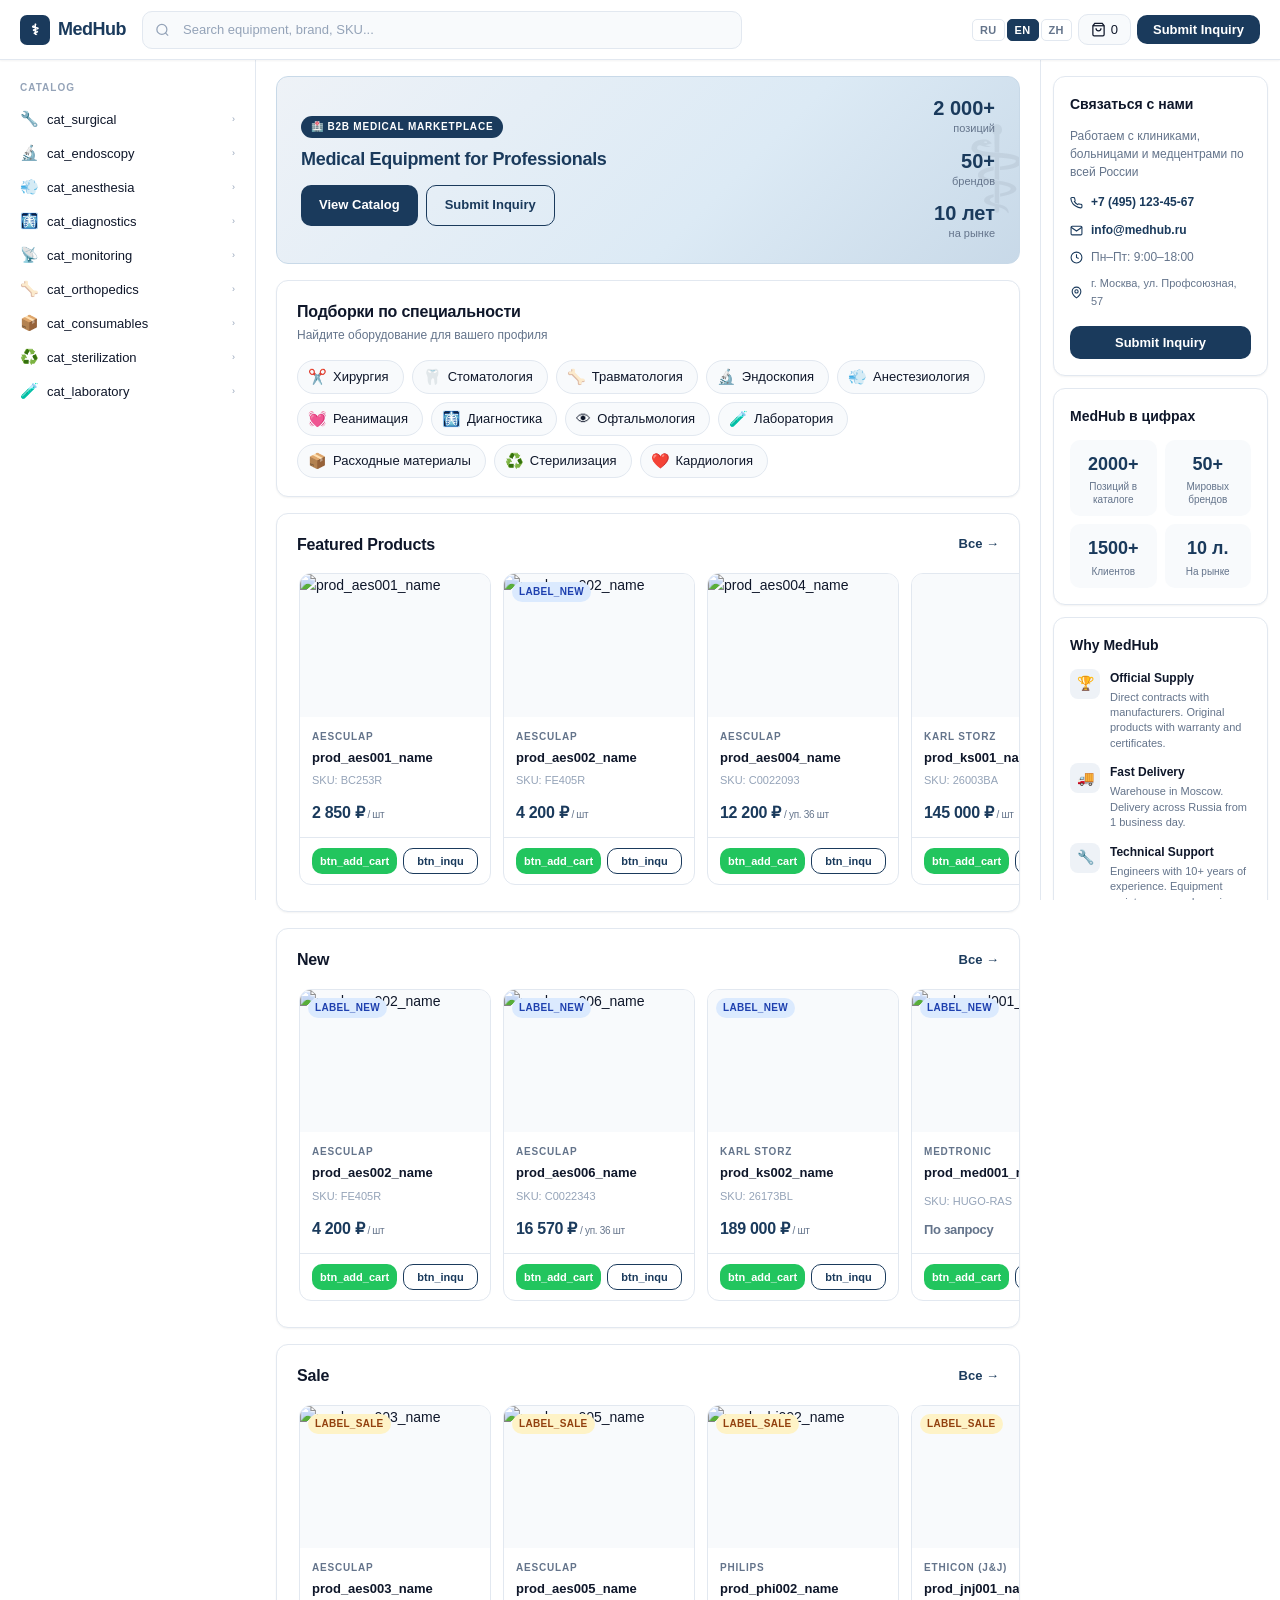
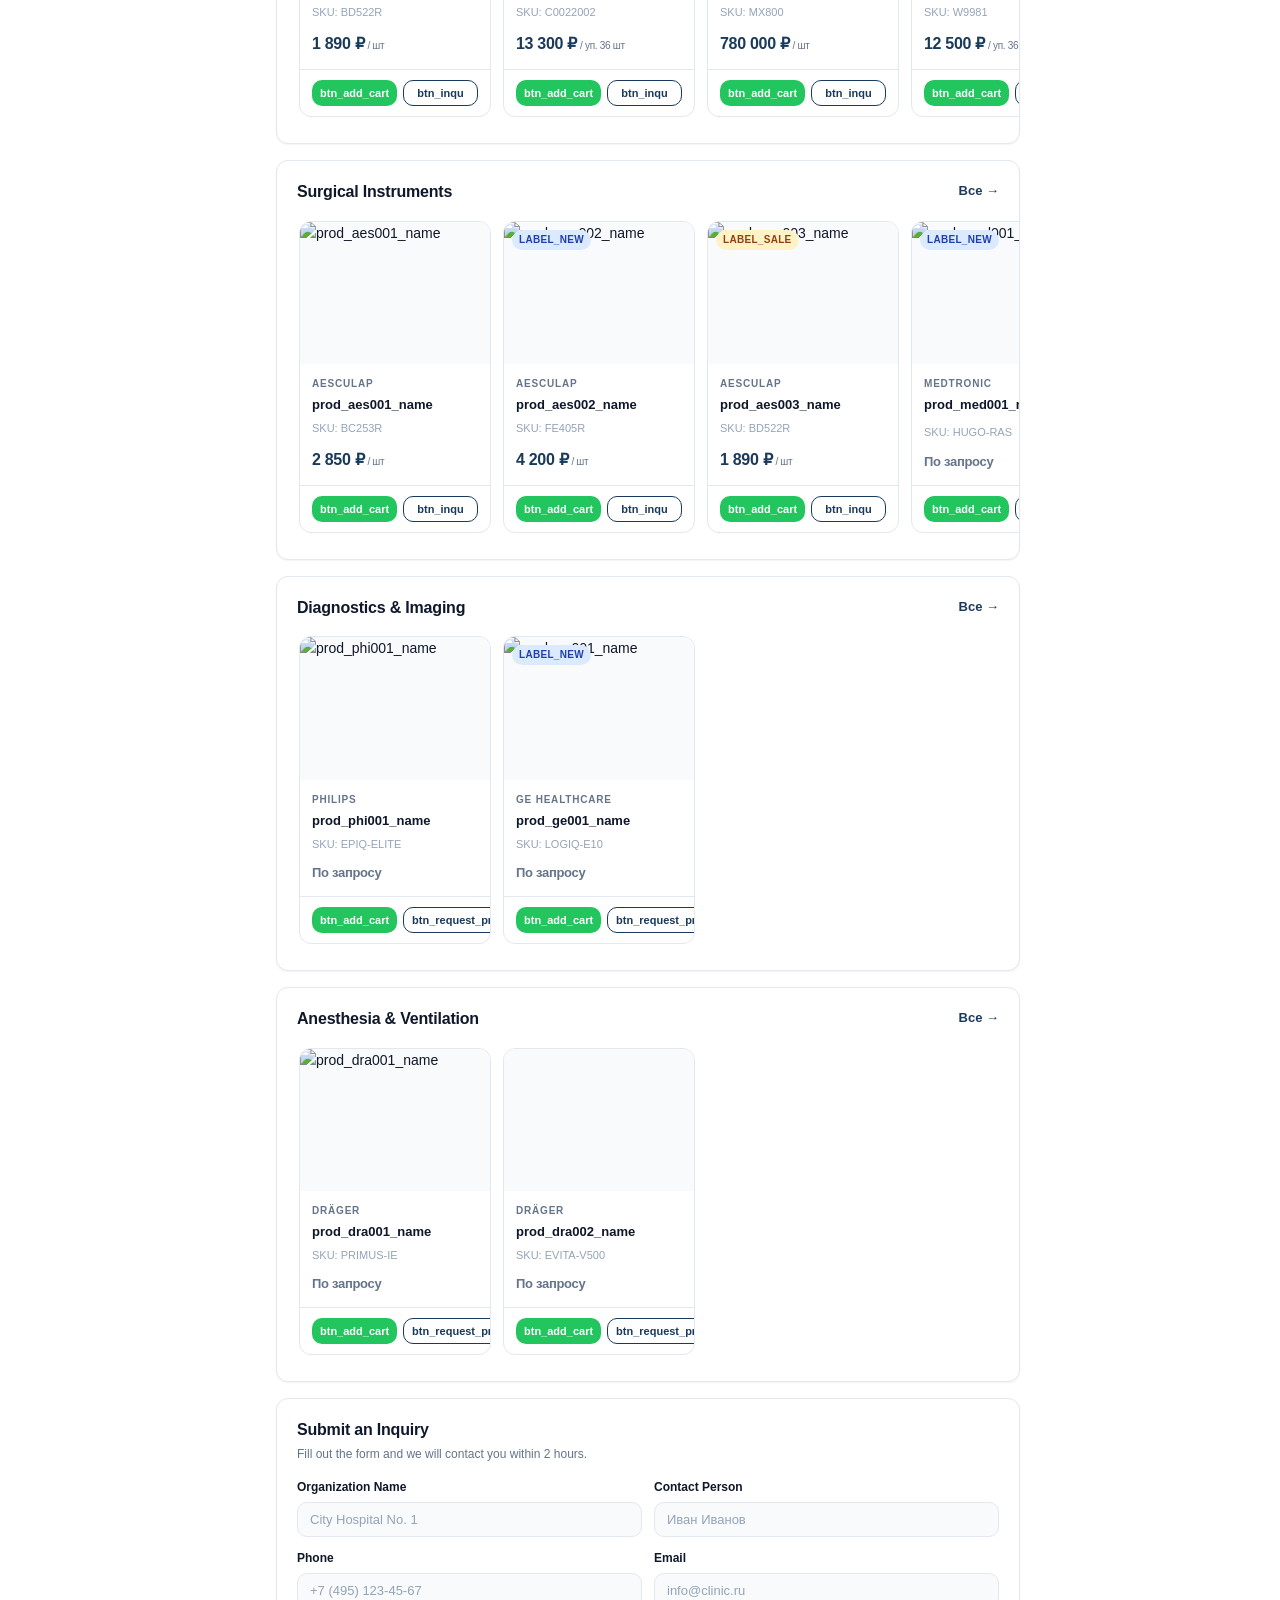
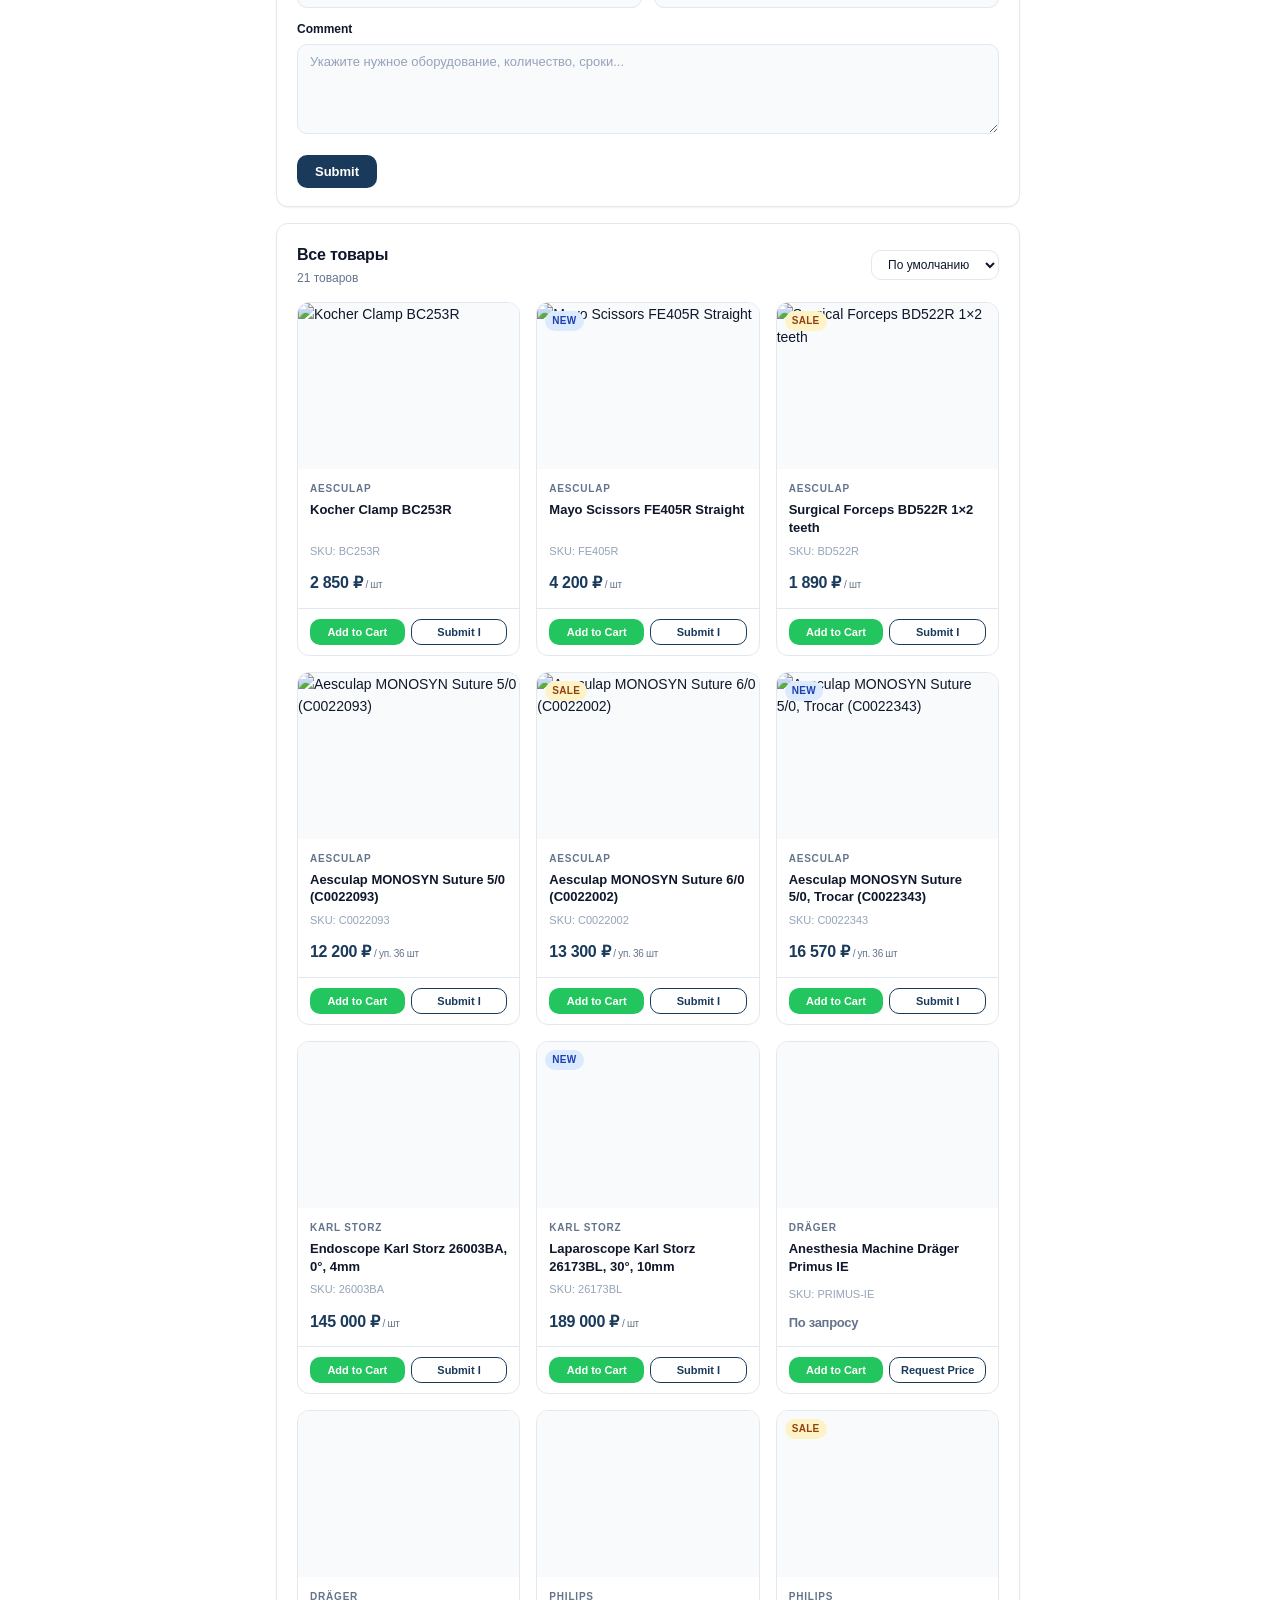
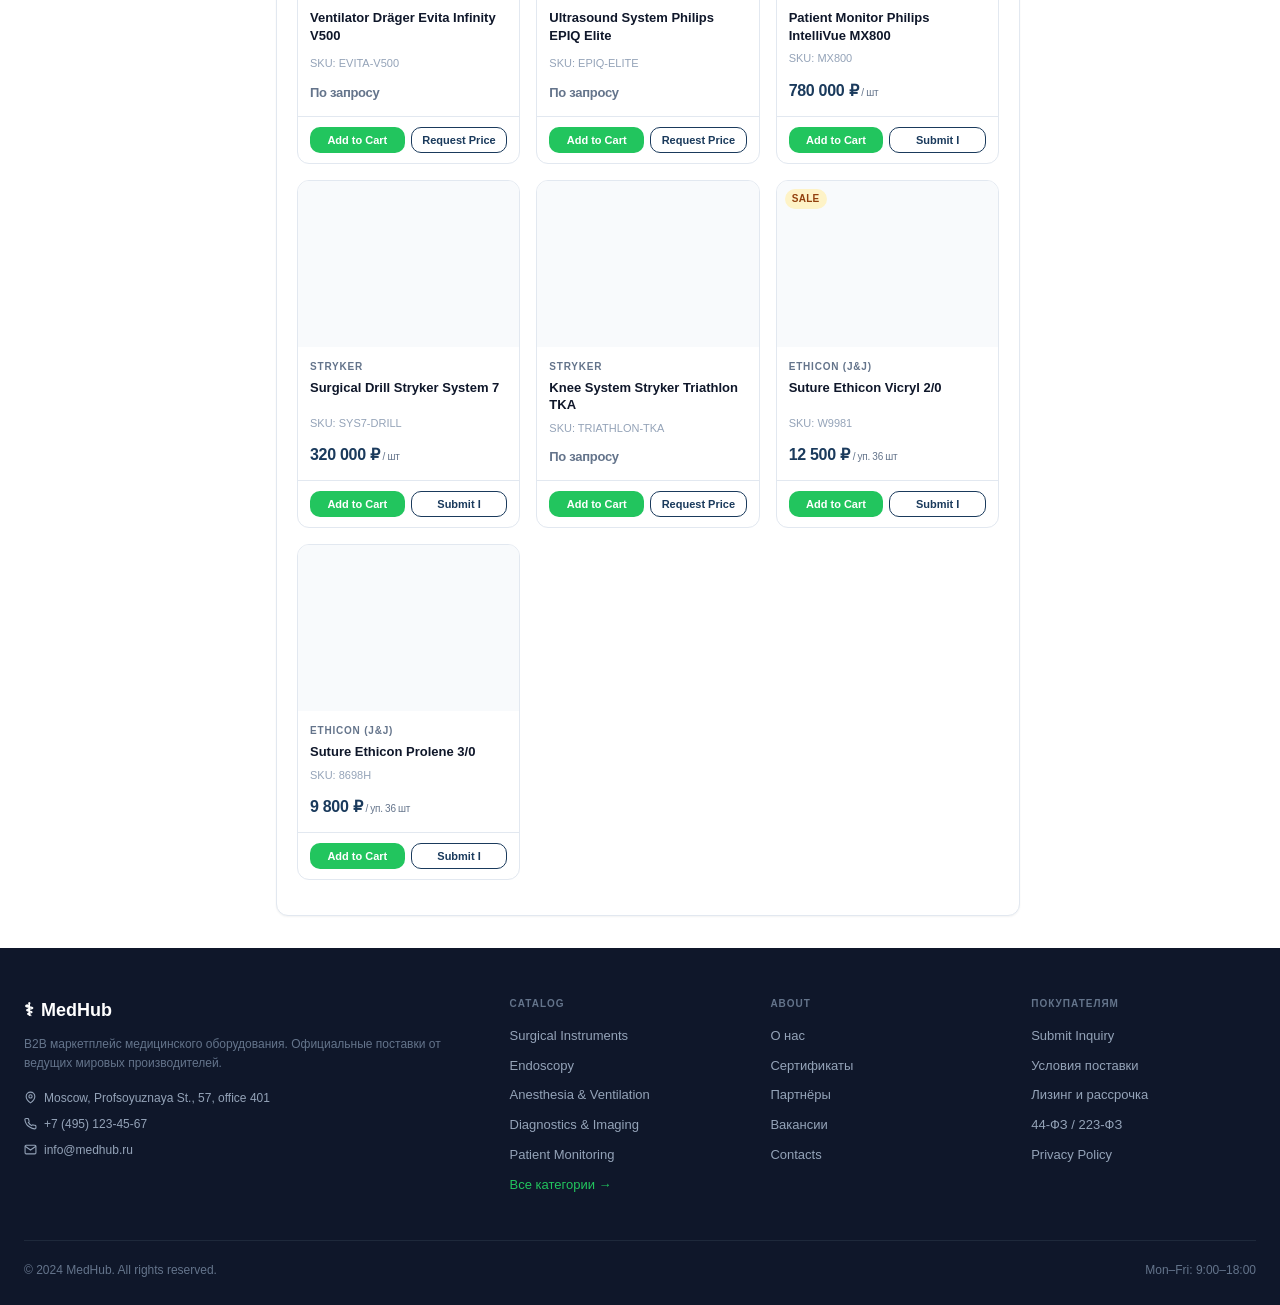
==== commit 6d12ea05: "fix layout" ====
--- a/index.html
+++ b/index.html
@@ -241,6 +241,33 @@
           <div id="main-form-result"></div>
         </div>
       </form>
+    </div>
+
+    <!-- INFINITE SCROLL FEED -->
+    <div class="section-block" id="section-all-feed">
+      <div class="section-block__header">
+        <div>
+          <div class="section-block__title">Все товары</div>
+          <div class="section-block__sub" id="feed-count-label"></div>
+        </div>
+        <select id="feed-sort" class="sort-select" style="font-size:12px;">
+          <option value="">По умолчанию</option>
+          <option value="name_asc">Название А–Я</option>
+          <option value="price_asc">Цена ↑</option>
+          <option value="price_desc">Цена ↓</option>
+          <option value="brand">По бренду</option>
+        </select>
+      </div>
+      <div class="product-grid" id="feed-grid" style="grid-template-columns: repeat(auto-fill, minmax(200px, 1fr));"></div>
+      <!-- Sentinel for IntersectionObserver -->
+      <div id="feed-sentinel" style="height:1px;margin-top:16px;"></div>
+      <div id="feed-loading" style="display:none;text-align:center;padding:20px 0;color:var(--color-text-muted);font-size:13px;">
+        <span style="display:inline-flex;align-items:center;gap:8px;">
+          <span style="width:16px;height:16px;border:2px solid var(--color-border);border-top-color:var(--color-brand);border-radius:50%;animation:spin 0.7s linear infinite;display:inline-block;"></span>
+          Загрузка...
+        </span>
+      </div>
+      <div id="feed-end" style="display:none;text-align:center;padding:20px 0;color:var(--color-text-light);font-size:13px;">Все товары загружены</div>
     </div>
 
   </main><!-- /home-center -->
@@ -490,6 +517,74 @@
     setTimeout(() => result.innerHTML = '', 5000);
   });
 
+  // ── INFINITE SCROLL FEED ──────────────────────────────────────
+  const FEED_PAGE_SIZE = 8;
+  let feedPage = 0;
+  let feedAllProducts = [];
+  let feedSort = '';
+  let feedLoading = false;
+  let feedExhausted = false;
+
+  function initFeed() {
+    feedAllProducts = MedData.getProducts({ sort: feedSort });
+    feedPage = 0;
+    feedExhausted = false;
+    document.getElementById('feed-grid').innerHTML = '';
+    document.getElementById('feed-end').style.display = 'none';
+    document.getElementById('feed-count-label').textContent = `${feedAllProducts.length} товаров`;
+    loadNextPage();
+  }
+
+  function loadNextPage() {
+    if (feedLoading || feedExhausted) return;
+    feedLoading = true;
+    document.getElementById('feed-loading').style.display = 'block';
+
+    // Simulate slight async so scroll feels natural
+    setTimeout(() => {
+      const start = feedPage * FEED_PAGE_SIZE;
+      const slice = feedAllProducts.slice(start, start + FEED_PAGE_SIZE);
+      const grid = document.getElementById('feed-grid');
+
+      slice.forEach(p => {
+        const div = document.createElement('div');
+        div.innerHTML = renderProductCard(p);
+        grid.appendChild(div.firstElementChild);
+      });
+
+      feedPage++;
+      feedLoading = false;
+      document.getElementById('feed-loading').style.display = 'none';
+
+      if (start + FEED_PAGE_SIZE >= feedAllProducts.length) {
+        feedExhausted = true;
+        document.getElementById('feed-end').style.display = 'block';
+      }
+    }, 200);
+  }
+
+  // IntersectionObserver watches the sentinel
+  const feedObserver = new IntersectionObserver((entries) => {
+    if (entries[0].isIntersecting && !feedLoading && !feedExhausted) {
+      loadNextPage();
+    }
+  }, { threshold: 0.1 });
+  feedObserver.observe(document.getElementById('feed-sentinel'));
+
+  // Sort control
+  document.getElementById('feed-sort').addEventListener('change', e => {
+    feedSort = e.target.value;
+    feedAllProducts = MedData.getProducts({ sort: feedSort });
+    feedPage = 0;
+    feedExhausted = false;
+    document.getElementById('feed-grid').innerHTML = '';
+    document.getElementById('feed-end').style.display = 'none';
+    loadNextPage();
+  });
+
+  initFeed();
+  // ── END INFINITE SCROLL ────────────────────────────────────────
+
   // Re-render on lang change
   document.addEventListener('langChange', () => {
     sidebarEl.innerHTML = cats.map(cat => `
@@ -510,6 +605,13 @@
     renderRow(MedData.getProducts({ category: 'surgical-instruments' }).slice(0, 8), 'surgical-row');
     renderRow(MedData.getProducts({ category: 'diagnostics' }).slice(0, 8), 'diagnostics-row');
     renderRow(MedData.getProducts({ category: 'anesthesia' }).slice(0, 8), 'anesthesia-row');
+    // Re-init feed with new language product names
+    feedAllProducts = MedData.getProducts({ sort: feedSort });
+    feedPage = 0;
+    feedExhausted = false;
+    document.getElementById('feed-grid').innerHTML = '';
+    document.getElementById('feed-end').style.display = 'none';
+    loadNextPage();
   });
 })();
 </script>
--- a/assets/css/main.css
+++ b/assets/css/main.css
@@ -643,6 +643,24 @@
   font-size: 11px;
   color: var(--color-text-light);
   margin-top: 2px;
+}
+.product-card__price {
+  font-size: 16px;
+  font-weight: 800;
+  color: var(--color-brand);
+  margin-top: 6px;
+  letter-spacing: -0.3px;
+}
+.product-card__price--request {
+  font-size: 13px;
+  font-weight: 600;
+  color: var(--color-text-muted);
+}
+.product-card__unit {
+  font-size: 10px;
+  font-weight: 500;
+  color: var(--color-text-muted);
+  margin-left: 3px;
 }
 .product-card__footer {
   padding: 10px 12px;
@@ -1068,6 +1086,7 @@
 .toast--success { background: #166534; }
 .toast--error { background: var(--color-danger); }
 @keyframes toastIn { from { transform: translateX(100%); opacity: 0; } to { transform: translateX(0); opacity: 1; } }
+@keyframes spin { to { transform: rotate(360deg); } }
 
 /* ============================
    RESPONSIVE
